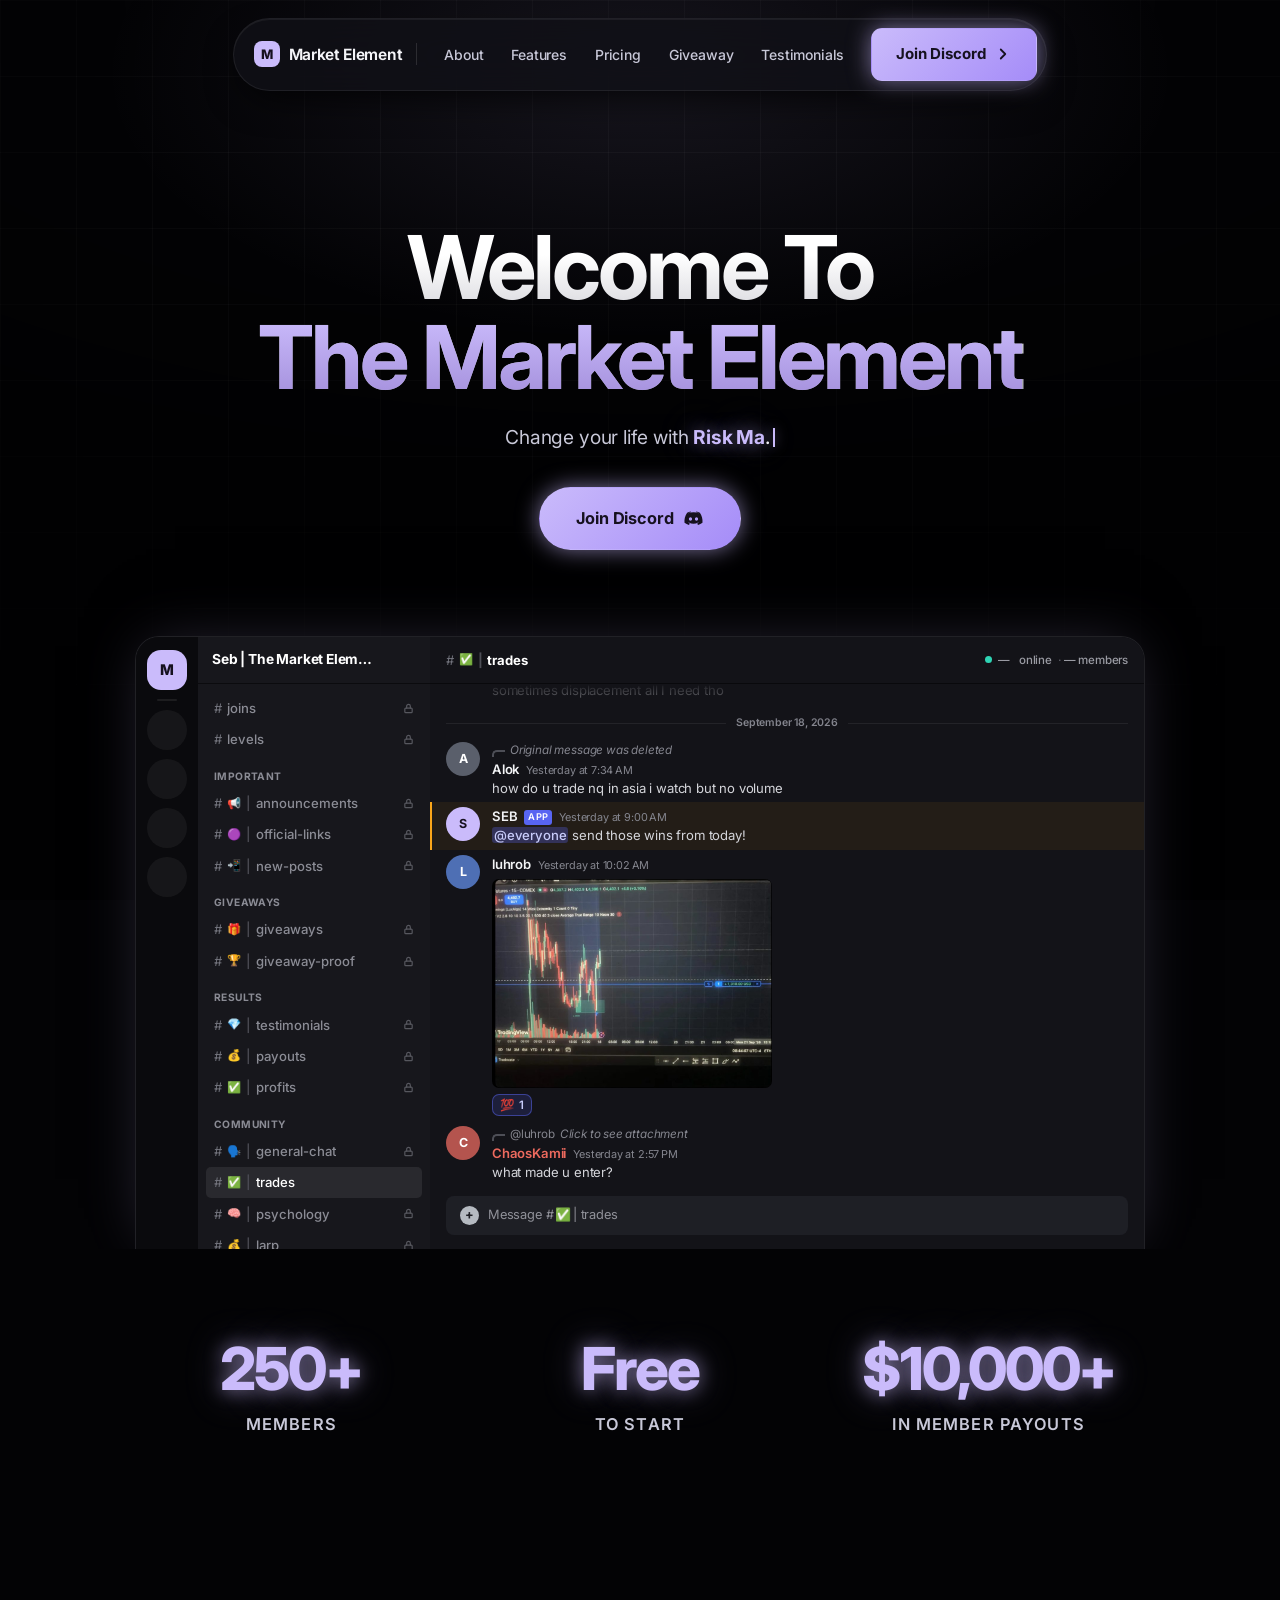
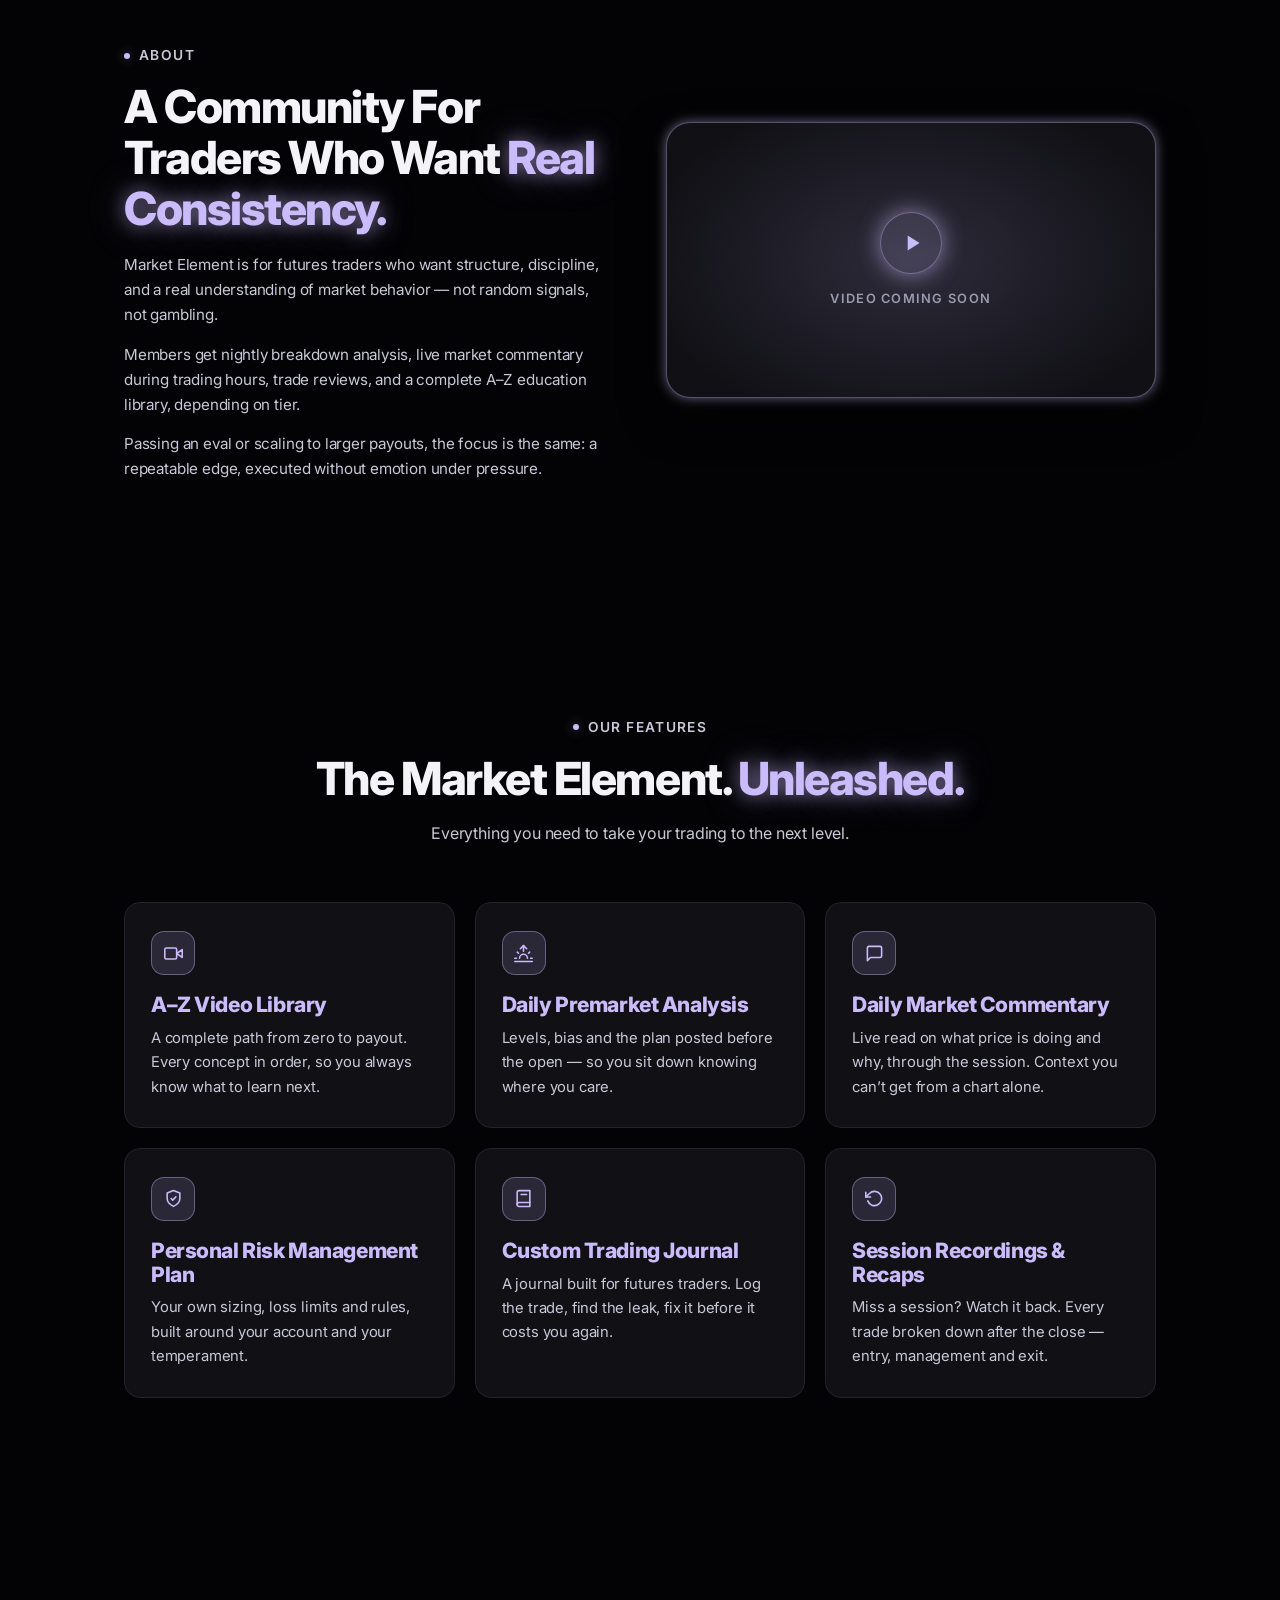
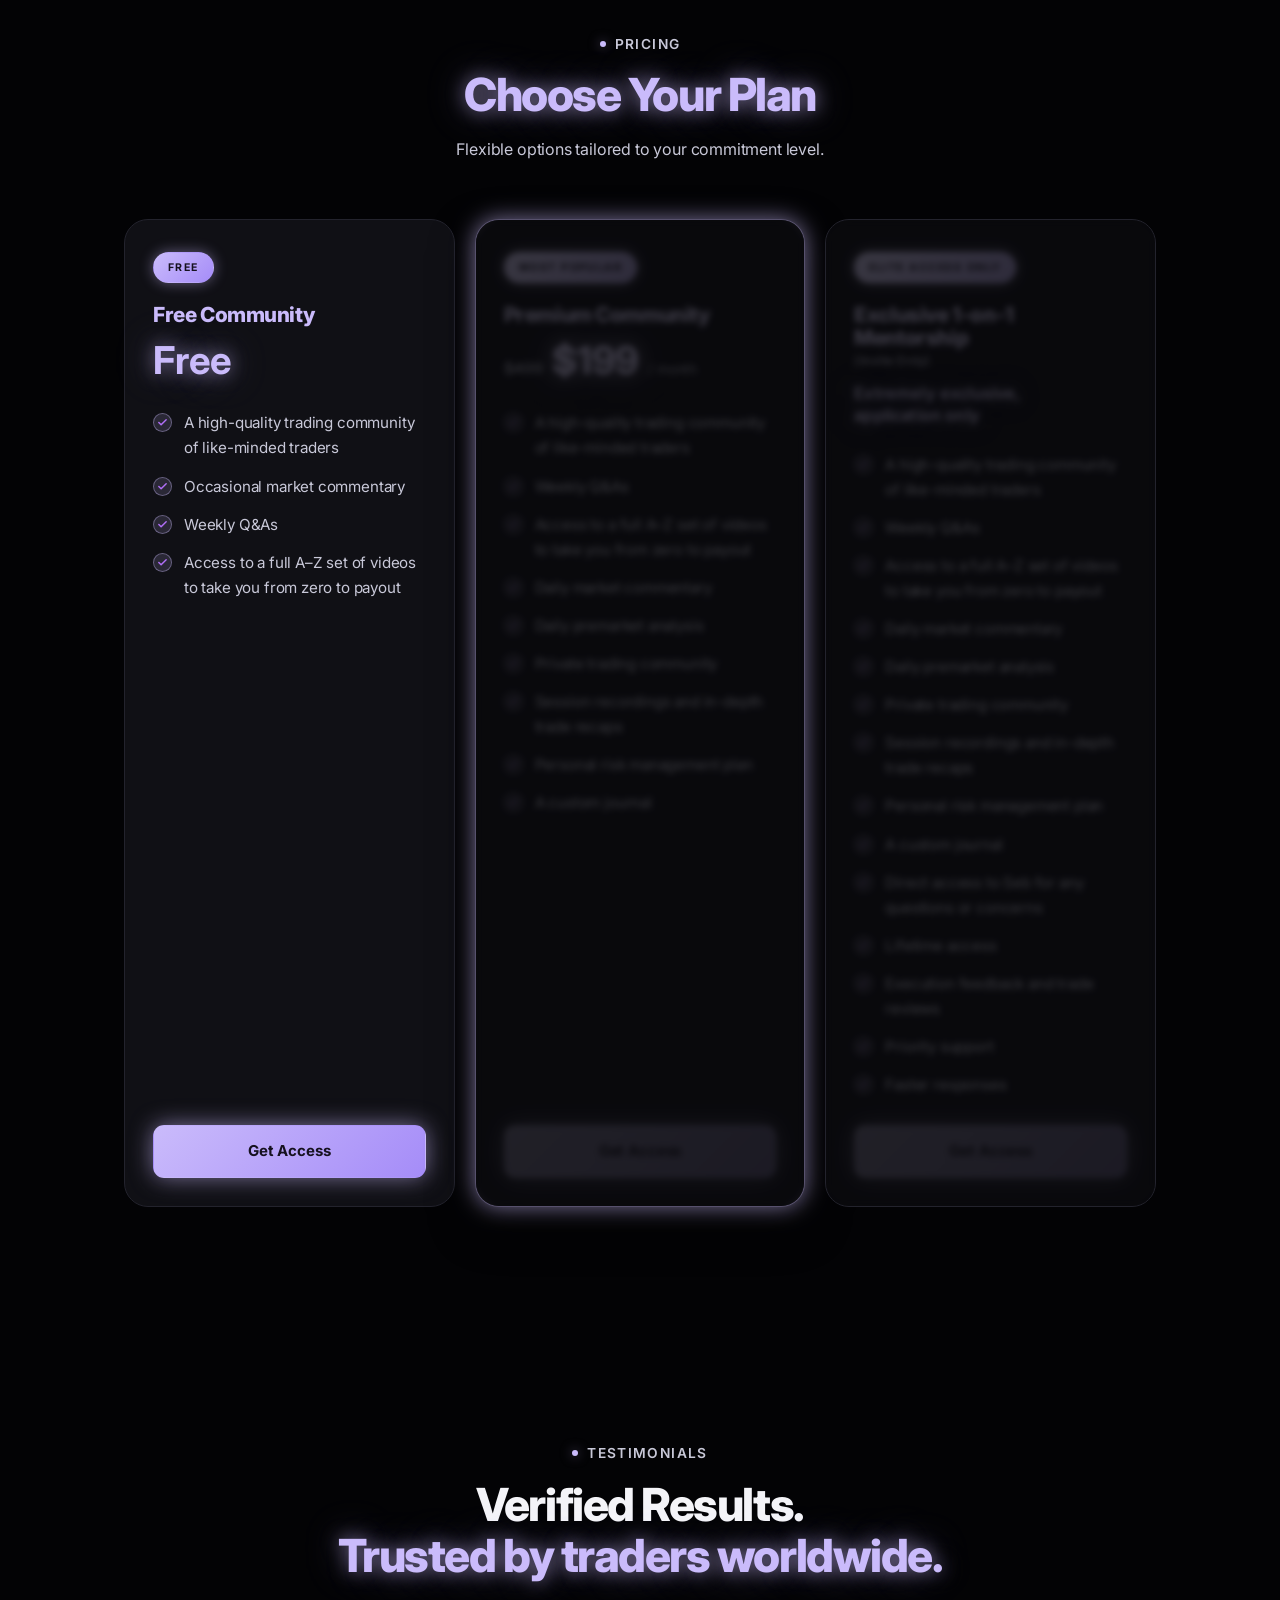
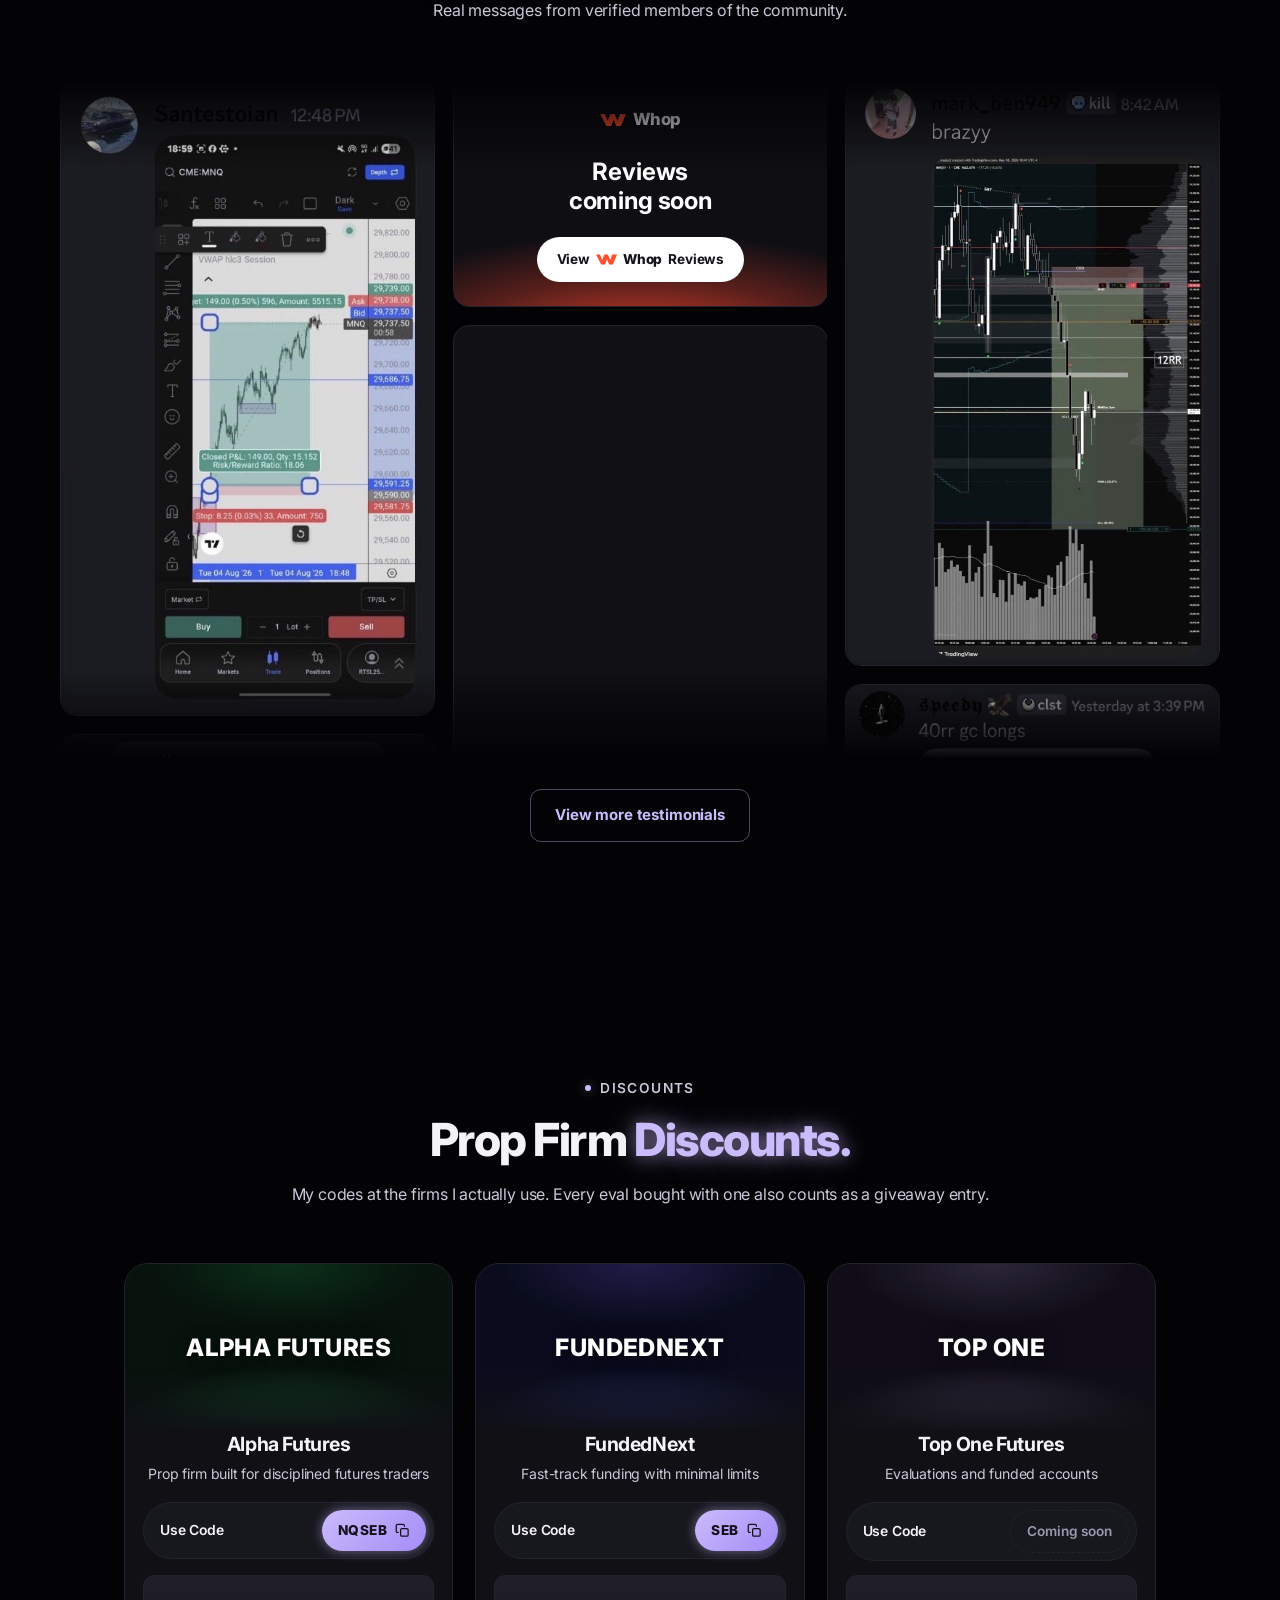
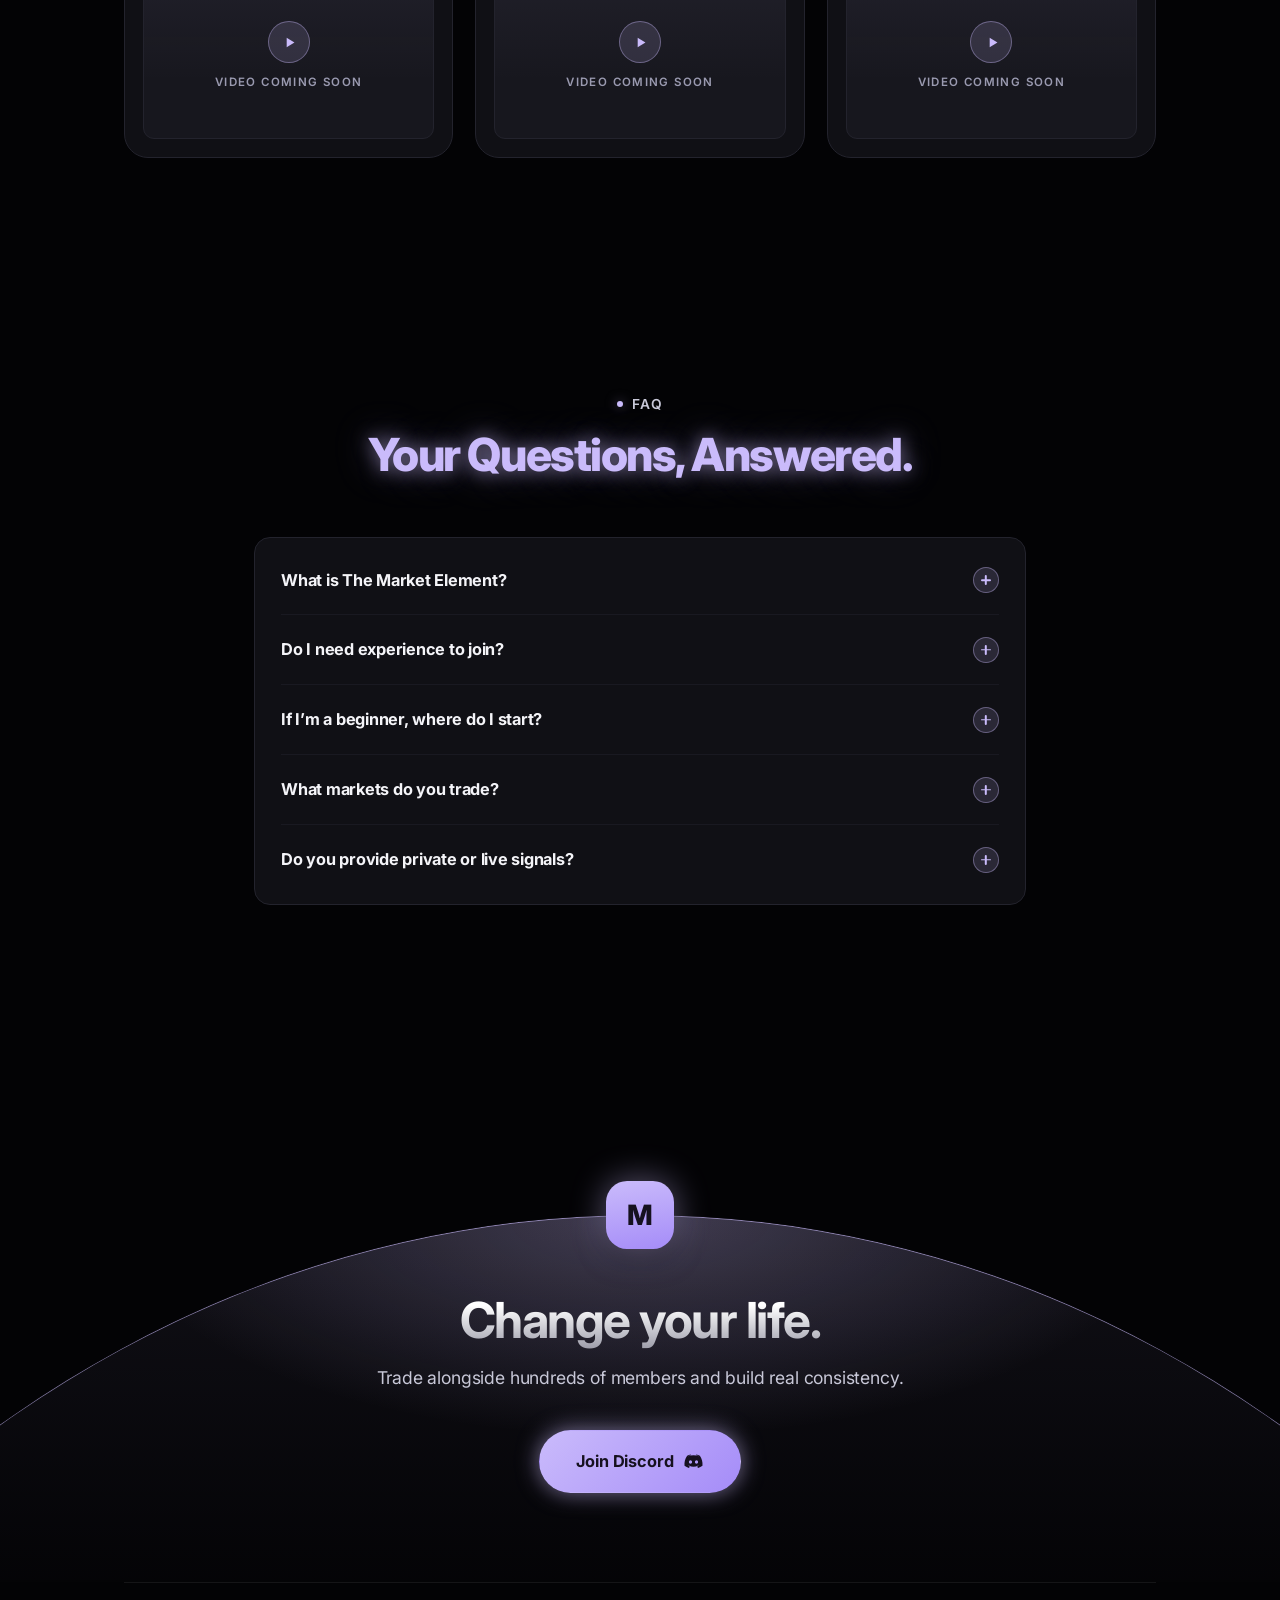
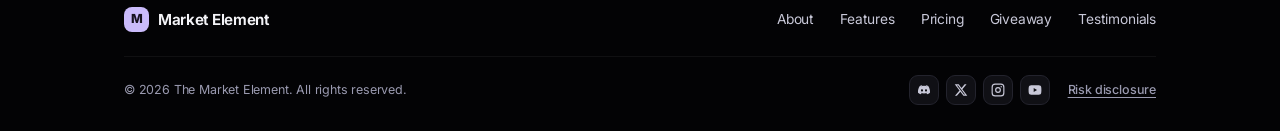
==== index.html @ 7858e9f7 "Replace the rejection block checklist with the new poster New artwork, and the page copy around it w" ====
<!DOCTYPE html>
<html lang="en">
<head>
<meta charset="UTF-8">
<meta name="viewport" content="width=device-width, initial-scale=1">
<title>The Market Element — Learn to trade with structure and community</title>
<meta name="description" content="The journey to becoming profitable is not easy — without structure and community it becomes 10x harder. Join the free Discord for a structured path to profitability.">

<link rel="icon" href="/favicon.ico" sizes="any">
<link rel="icon" type="image/png" sizes="32x32" href="assets/icon-32.png?v=19">
<link rel="icon" type="image/png" sizes="256x256" href="assets/icon-256.png?v=19">
<link rel="apple-touch-icon" href="assets/icon-180.png?v=19">
<link rel="preconnect" href="https://fonts.googleapis.com">
<link rel="preconnect" href="https://fonts.gstatic.com" crossorigin>
<link href="https://fonts.googleapis.com/css2?family=Inter:wght@400;500;600;700;800&display=swap" rel="stylesheet">
<link rel="stylesheet" href="assets/css/style.css?v=64">
</head>
<body>

<!-- ==========================================================================
     NAV — identical on every page. Section links resolve to index.html so
     they work from any page.
     ========================================================================== -->
<header class="nav" id="nav">
  <div class="nav__bubble">
    <a class="brand" href="index.html">
      <span class="brand__mark" aria-hidden="true">M</span>
      <span class="brand__text">Market Element</span>
    </a>

    <span class="nav__rule" aria-hidden="true"></span>

    <nav class="nav__links" id="navLinks" aria-label="Main">
      <a href="index.html#about">About</a>
      <a href="index.html#features">Features</a>
      <a href="index.html#pricing">Pricing</a>
      <a href="giveaways.html">Giveaway</a>
      <a href="testimonials.html">Testimonials</a>
    </nav>

    <a href="https://discord.gg/RJQQMAvDkJ" target="_blank" rel="noopener" class="btn btn--primary nav__cta">Join Discord <svg viewBox="0 0 24 24" fill="none" stroke="currentColor" stroke-width="2.4" stroke-linecap="round" stroke-linejoin="round" aria-hidden="true"><path d="m9 18 6-6-6-6"/></svg></a>

    <button class="nav__toggle" id="navToggle" aria-label="Toggle menu" aria-expanded="false" aria-controls="navLinks">
      <span></span><span></span><span></span>
    </button>
  </div>
</header>

<main>

  <!-- ======================================================================
       HERO
       ====================================================================== -->
  <section class="hero">
    <div class="container">
      <h1 class="hero__title">Welcome To <span>The Market Element</span></h1>

      <p class="hero__sub">
        Change your life with
        <span class="typer-slot" aria-hidden="true"><span class="typer" data-typer='["Funded Accounts","Risk Management","Futures","Price Action","ICT Concepts"]'><span class="typer__text"></span></span><span class="typer__stop">.</span><span class="typer__caret"></span></span>
        <span class="sr-only">funded accounts, risk management, futures, price action and ICT concepts.</span>
      </p>

      <div class="btn-row btn-row--center">
        <a href="https://discord.gg/RJQQMAvDkJ" target="_blank" rel="noopener" class="btn btn--primary btn--lg">Join Discord <svg viewBox="0 0 24 24" fill="currentColor" aria-hidden="true"><path d="M19.27 5.33A16.5 16.5 0 0 0 15.2 4l-.25.5a12.6 12.6 0 0 1 3.6 1.85 15.9 15.9 0 0 0-13.1 0A12.6 12.6 0 0 1 9.05 4.5L8.8 4a16.5 16.5 0 0 0-4.07 1.33C2.1 9.27 1.4 13.1 1.75 16.87a16.6 16.6 0 0 0 5.05 2.58l1.1-1.72c-.6-.23-1.18-.5-1.73-.83l.42-.33a11.8 11.8 0 0 0 10.82 0l.42.33c-.55.33-1.13.6-1.73.83l1.1 1.72a16.6 16.6 0 0 0 5.05-2.58c.42-4.37-.7-8.17-2.98-11.54zM8.55 14.65c-.98 0-1.79-.9-1.79-2s.79-2 1.79-2 1.8.9 1.79 2c0 1.1-.79 2-1.79 2zm6.9 0c-.98 0-1.79-.9-1.79-2s.79-2 1.79-2 1.8.9 1.79 2c0 1.1-.79 2-1.79 2z"/></svg></a>
      </div>

      <!-- ==================================================================
           DISCORD PANEL — a styled replica of the real server, not an embed.
           Discord exposes no public endpoint for messages and this site is
           static, so the conversation is fixed. The member and online counts
           in the top bar ARE live (invite endpoint, CORS-allowed).

           Channels are tabs on initTabs(). #trades carries real content; every
           other channel is a .dui__feed--locked panel, which is what a
           non-member actually sees.
           ================================================================== -->
      <figure class="hero__shot">
        <div class="dui">
          <div class="dui__rail" aria-hidden="true">
            <span class="dui__rail-server">M</span>
            <span class="dui__rail-sep"></span>
            <span class="dui__rail-dot"></span>
            <span class="dui__rail-dot"></span>
            <span class="dui__rail-dot"></span>
            <span class="dui__rail-dot"></span>
          </div>

          <div class="dui__side">
            <p class="dui__servername">Seb | The Market Elem&hellip;</p>
            <div class="dui__channels" role="tablist" aria-label="Channels" data-tabs>
            <button class="tab dui__channel" role="tab" id="tab-joins" aria-controls="dui-joins"
                    aria-selected="false" tabindex="-1"><span class="dui__hash" aria-hidden="true">#</span><span class="dui__cname">joins</span><span class="dui__lock" aria-hidden="true"><svg viewBox="0 0 24 24" fill="none" stroke="currentColor" stroke-width="2.6" stroke-linecap="round" aria-hidden="true"><rect x="4" y="11" width="16" height="10" rx="2"/><path d="M8 11V7a4 4 0 0 1 8 0v4"/></svg></span></button>
            <button class="tab dui__channel" role="tab" id="tab-levels" aria-controls="dui-levels"
                    aria-selected="false" tabindex="-1"><span class="dui__hash" aria-hidden="true">#</span><span class="dui__cname">levels</span><span class="dui__lock" aria-hidden="true"><svg viewBox="0 0 24 24" fill="none" stroke="currentColor" stroke-width="2.6" stroke-linecap="round" aria-hidden="true"><rect x="4" y="11" width="16" height="10" rx="2"/><path d="M8 11V7a4 4 0 0 1 8 0v4"/></svg></span></button>
            <p class="dui__group">Important</p>
            <button class="tab dui__channel" role="tab" id="tab-announcements" aria-controls="dui-announcements"
                    aria-selected="false" tabindex="-1"><span class="dui__hash" aria-hidden="true">#</span><span class="dui__emoji" aria-hidden="true">📢</span><span class="dui__bar" aria-hidden="true">|</span><span class="dui__cname">announcements</span><span class="dui__lock" aria-hidden="true"><svg viewBox="0 0 24 24" fill="none" stroke="currentColor" stroke-width="2.6" stroke-linecap="round" aria-hidden="true"><rect x="4" y="11" width="16" height="10" rx="2"/><path d="M8 11V7a4 4 0 0 1 8 0v4"/></svg></span></button>
            <button class="tab dui__channel" role="tab" id="tab-official-links" aria-controls="dui-official-links"
                    aria-selected="false" tabindex="-1"><span class="dui__hash" aria-hidden="true">#</span><span class="dui__emoji" aria-hidden="true">🟣</span><span class="dui__bar" aria-hidden="true">|</span><span class="dui__cname">official-links</span><span class="dui__lock" aria-hidden="true"><svg viewBox="0 0 24 24" fill="none" stroke="currentColor" stroke-width="2.6" stroke-linecap="round" aria-hidden="true"><rect x="4" y="11" width="16" height="10" rx="2"/><path d="M8 11V7a4 4 0 0 1 8 0v4"/></svg></span></button>
            <button class="tab dui__channel" role="tab" id="tab-new-posts" aria-controls="dui-new-posts"
                    aria-selected="false" tabindex="-1"><span class="dui__hash" aria-hidden="true">#</span><span class="dui__emoji" aria-hidden="true">📲</span><span class="dui__bar" aria-hidden="true">|</span><span class="dui__cname">new-posts</span><span class="dui__lock" aria-hidden="true"><svg viewBox="0 0 24 24" fill="none" stroke="currentColor" stroke-width="2.6" stroke-linecap="round" aria-hidden="true"><rect x="4" y="11" width="16" height="10" rx="2"/><path d="M8 11V7a4 4 0 0 1 8 0v4"/></svg></span></button>
            <p class="dui__group">Giveaways</p>
            <button class="tab dui__channel" role="tab" id="tab-giveaways" aria-controls="dui-giveaways"
                    aria-selected="false" tabindex="-1"><span class="dui__hash" aria-hidden="true">#</span><span class="dui__emoji" aria-hidden="true">🎁</span><span class="dui__bar" aria-hidden="true">|</span><span class="dui__cname">giveaways</span><span class="dui__lock" aria-hidden="true"><svg viewBox="0 0 24 24" fill="none" stroke="currentColor" stroke-width="2.6" stroke-linecap="round" aria-hidden="true"><rect x="4" y="11" width="16" height="10" rx="2"/><path d="M8 11V7a4 4 0 0 1 8 0v4"/></svg></span></button>
            <button class="tab dui__channel" role="tab" id="tab-giveaway-proof" aria-controls="dui-giveaway-proof"
                    aria-selected="false" tabindex="-1"><span class="dui__hash" aria-hidden="true">#</span><span class="dui__emoji" aria-hidden="true">🏆</span><span class="dui__bar" aria-hidden="true">|</span><span class="dui__cname">giveaway-proof</span><span class="dui__lock" aria-hidden="true"><svg viewBox="0 0 24 24" fill="none" stroke="currentColor" stroke-width="2.6" stroke-linecap="round" aria-hidden="true"><rect x="4" y="11" width="16" height="10" rx="2"/><path d="M8 11V7a4 4 0 0 1 8 0v4"/></svg></span></button>
            <p class="dui__group">Results</p>
            <button class="tab dui__channel" role="tab" id="tab-testimonials" aria-controls="dui-testimonials"
                    aria-selected="false" tabindex="-1"><span class="dui__hash" aria-hidden="true">#</span><span class="dui__emoji" aria-hidden="true">💎</span><span class="dui__bar" aria-hidden="true">|</span><span class="dui__cname">testimonials</span><span class="dui__lock" aria-hidden="true"><svg viewBox="0 0 24 24" fill="none" stroke="currentColor" stroke-width="2.6" stroke-linecap="round" aria-hidden="true"><rect x="4" y="11" width="16" height="10" rx="2"/><path d="M8 11V7a4 4 0 0 1 8 0v4"/></svg></span></button>
            <button class="tab dui__channel" role="tab" id="tab-payouts" aria-controls="dui-payouts"
                    aria-selected="false" tabindex="-1"><span class="dui__hash" aria-hidden="true">#</span><span class="dui__emoji" aria-hidden="true">💰</span><span class="dui__bar" aria-hidden="true">|</span><span class="dui__cname">payouts</span><span class="dui__lock" aria-hidden="true"><svg viewBox="0 0 24 24" fill="none" stroke="currentColor" stroke-width="2.6" stroke-linecap="round" aria-hidden="true"><rect x="4" y="11" width="16" height="10" rx="2"/><path d="M8 11V7a4 4 0 0 1 8 0v4"/></svg></span></button>
            <button class="tab dui__channel" role="tab" id="tab-profits" aria-controls="dui-profits"
                    aria-selected="false" tabindex="-1"><span class="dui__hash" aria-hidden="true">#</span><span class="dui__emoji" aria-hidden="true">✅</span><span class="dui__bar" aria-hidden="true">|</span><span class="dui__cname">profits</span><span class="dui__lock" aria-hidden="true"><svg viewBox="0 0 24 24" fill="none" stroke="currentColor" stroke-width="2.6" stroke-linecap="round" aria-hidden="true"><rect x="4" y="11" width="16" height="10" rx="2"/><path d="M8 11V7a4 4 0 0 1 8 0v4"/></svg></span></button>
            <p class="dui__group">Community</p>
            <button class="tab dui__channel" role="tab" id="tab-general-chat" aria-controls="dui-general-chat"
                    aria-selected="false" tabindex="-1"><span class="dui__hash" aria-hidden="true">#</span><span class="dui__emoji" aria-hidden="true">🗣️</span><span class="dui__bar" aria-hidden="true">|</span><span class="dui__cname">general-chat</span><span class="dui__lock" aria-hidden="true"><svg viewBox="0 0 24 24" fill="none" stroke="currentColor" stroke-width="2.6" stroke-linecap="round" aria-hidden="true"><rect x="4" y="11" width="16" height="10" rx="2"/><path d="M8 11V7a4 4 0 0 1 8 0v4"/></svg></span></button>
            <button class="tab dui__channel" role="tab" id="tab-trades" aria-controls="dui-trades"
                    aria-selected="true" tabindex="0"><span class="dui__hash" aria-hidden="true">#</span><span class="dui__emoji" aria-hidden="true">✅</span><span class="dui__bar" aria-hidden="true">|</span><span class="dui__cname">trades</span></button>
            <button class="tab dui__channel" role="tab" id="tab-psychology" aria-controls="dui-psychology"
                    aria-selected="false" tabindex="-1"><span class="dui__hash" aria-hidden="true">#</span><span class="dui__emoji" aria-hidden="true">🧠</span><span class="dui__bar" aria-hidden="true">|</span><span class="dui__cname">psychology</span><span class="dui__lock" aria-hidden="true"><svg viewBox="0 0 24 24" fill="none" stroke="currentColor" stroke-width="2.6" stroke-linecap="round" aria-hidden="true"><rect x="4" y="11" width="16" height="10" rx="2"/><path d="M8 11V7a4 4 0 0 1 8 0v4"/></svg></span></button>
            <button class="tab dui__channel" role="tab" id="tab-larp" aria-controls="dui-larp"
                    aria-selected="false" tabindex="-1"><span class="dui__hash" aria-hidden="true">#</span><span class="dui__emoji" aria-hidden="true">💰</span><span class="dui__bar" aria-hidden="true">|</span><span class="dui__cname">larp</span><span class="dui__lock" aria-hidden="true"><svg viewBox="0 0 24 24" fill="none" stroke="currentColor" stroke-width="2.6" stroke-linecap="round" aria-hidden="true"><rect x="4" y="11" width="16" height="10" rx="2"/><path d="M8 11V7a4 4 0 0 1 8 0v4"/></svg></span></button>
            <p class="dui__group">Education</p>
            <button class="tab dui__channel" role="tab" id="tab-pdfs" aria-controls="dui-pdfs"
                    aria-selected="false" tabindex="-1"><span class="dui__hash" aria-hidden="true">#</span><span class="dui__cname">pdfs</span><span class="dui__lock" aria-hidden="true"><svg viewBox="0 0 24 24" fill="none" stroke="currentColor" stroke-width="2.6" stroke-linecap="round" aria-hidden="true"><rect x="4" y="11" width="16" height="10" rx="2"/><path d="M8 11V7a4 4 0 0 1 8 0v4"/></svg></span></button>
            <button class="tab dui__channel" role="tab" id="tab-road-to-riches" aria-controls="dui-road-to-riches"
                    aria-selected="false" tabindex="-1"><span class="dui__hash" aria-hidden="true">#</span><span class="dui__cname">road-to-riches</span><span class="dui__lock" aria-hidden="true"><svg viewBox="0 0 24 24" fill="none" stroke="currentColor" stroke-width="2.6" stroke-linecap="round" aria-hidden="true"><rect x="4" y="11" width="16" height="10" rx="2"/><path d="M8 11V7a4 4 0 0 1 8 0v4"/></svg></span></button>
            <p class="dui__group">Exclusive</p>
            <button class="tab dui__channel" role="tab" id="tab-seb" aria-controls="dui-seb"
                    aria-selected="false" tabindex="-1"><span class="dui__hash" aria-hidden="true">#</span><span class="dui__emoji" aria-hidden="true">👑</span><span class="dui__bar" aria-hidden="true">|</span><span class="dui__cname">seb</span><span class="dui__lock" aria-hidden="true"><svg viewBox="0 0 24 24" fill="none" stroke="currentColor" stroke-width="2.6" stroke-linecap="round" aria-hidden="true"><rect x="4" y="11" width="16" height="10" rx="2"/><path d="M8 11V7a4 4 0 0 1 8 0v4"/></svg></span></button>
            </div>
          </div>

          <div class="dui__main">
            <header class="dui__top">
              <span class="dui__hash" aria-hidden="true">#</span>
              <span class="dui__emoji" data-dui-emoji aria-hidden="true">✅</span>
              <span class="dui__bar" data-dui-bar aria-hidden="true">|</span>
              <span class="dui__topname">trades</span>
              <span class="dui__presence">
                <i aria-hidden="true"></i><span data-discord-online>&mdash;</span>&nbsp;online<span
                  class="dui__presence-more"><span class="dui__presence-sep" aria-hidden="true">&middot;</span> <span data-discord-members>&mdash;</span>&nbsp;members</span>
              </span>
            </header>

        <div class="dui__feed" id="dui-trades" role="tabpanel" aria-labelledby="tab-trades">
          <div class="dui__msg">
            <span class="dui__avatar dui__avatar--a" aria-hidden="true">C</span>
            <div>
              <p class="dui__meta"><span class="dui__author dui__author--red">ChaosKamii</span><time>9/17/26, 9:00&#8239;PM</time></p>
              <p class="dui__text">entering based off narativr?</p>
            </div>
          </div>

          <div class="dui__msg">
            <span class="dui__avatar dui__avatar--b" aria-hidden="true">L</span>
            <div>
              <p class="dui__meta"><span class="dui__author">luhrob</span><time>9/17/26, 9:06&#8239;PM</time></p>
              <p class="dui__text">What do y&rsquo;all enter off?</p>
            </div>
          </div>

          <div class="dui__msg">
            <span class="dui__avatar dui__avatar--seb" aria-hidden="true">S</span>
            <div>
              <p class="dui__meta"><span class="dui__author dui__author--gold">seb</span><time>9/17/26, 9:07&#8239;PM</time></p>
              <p class="dui__text">Rbs and ifvgs usually</p>
              <p class="dui__text">sometimes displacement all I need tho</p>
            </div>
          </div>

          <p class="dui__divider"><span>September 18, 2026</span></p>

          <div class="dui__msg">
            <span class="dui__avatar dui__avatar--c" aria-hidden="true">A</span>
            <div>
              <p class="dui__reply"><em>Original message was deleted</em></p>
              <p class="dui__meta"><span class="dui__author">Alok</span><time>Yesterday at 7:34&#8239;AM</time></p>
              <p class="dui__text">how do u trade nq in asia i watch but no volume</p>
            </div>
          </div>

          <div class="dui__msg dui__msg--mention">
            <span class="dui__avatar dui__avatar--seb" aria-hidden="true">S</span>
            <div>
              <p class="dui__meta"><span class="dui__author">SEB</span><span class="dui__app">APP</span><time>Yesterday at 9:00&#8239;AM</time></p>
              <p class="dui__text"><b>@everyone</b> send those wins from today!</p>
            </div>
          </div>

          <div class="dui__msg">
            <span class="dui__avatar dui__avatar--b" aria-hidden="true">L</span>
            <div>
              <p class="dui__meta"><span class="dui__author">luhrob</span><time>Yesterday at 10:02&#8239;AM</time></p>
              <img class="dui__shot" src="assets/discord/trade-luhrob.jpg"
                   alt="A COMEX futures chart posted in #trades, closed at +1,310.00 USD."
                   width="940" height="701" loading="lazy" decoding="async">
              <p class="dui__react"><span>💯</span> 1</p>
            </div>
          </div>

          <div class="dui__msg">
            <span class="dui__avatar dui__avatar--a" aria-hidden="true">C</span>
            <div>
              <p class="dui__reply">@luhrob <em>Click to see attachment</em></p>
              <p class="dui__meta"><span class="dui__author dui__author--red">ChaosKamii</span><time>Yesterday at 2:57&#8239;PM</time></p>
              <p class="dui__text">what made u enter?</p>
            </div>
          </div>
        </div>
        <div class="dui__feed dui__feed--locked" id="dui-joins" role="tabpanel" aria-labelledby="tab-joins" hidden>
          <span class="dui__lock-mark" aria-hidden="true"><svg viewBox="0 0 24 24" fill="none" stroke="currentColor" stroke-width="2.6" stroke-linecap="round" aria-hidden="true"><rect x="4" y="11" width="16" height="10" rx="2"/><path d="M8 11V7a4 4 0 0 1 8 0v4"/></svg></span>
          <p class="dui__lock-title">#joins is members only</p>
          <p class="dui__lock-copy">Join the Discord to unlock this channel.</p>
          <a href="https://discord.gg/RJQQMAvDkJ" target="_blank" rel="noopener" class="btn btn--primary btn--sm">Join Discord</a>
        </div>
        <div class="dui__feed dui__feed--locked" id="dui-levels" role="tabpanel" aria-labelledby="tab-levels" hidden>
          <span class="dui__lock-mark" aria-hidden="true"><svg viewBox="0 0 24 24" fill="none" stroke="currentColor" stroke-width="2.6" stroke-linecap="round" aria-hidden="true"><rect x="4" y="11" width="16" height="10" rx="2"/><path d="M8 11V7a4 4 0 0 1 8 0v4"/></svg></span>
          <p class="dui__lock-title">#levels is members only</p>
          <p class="dui__lock-copy">Join the Discord to unlock this channel.</p>
          <a href="https://discord.gg/RJQQMAvDkJ" target="_blank" rel="noopener" class="btn btn--primary btn--sm">Join Discord</a>
        </div>
        <div class="dui__feed dui__feed--locked" id="dui-announcements" role="tabpanel" aria-labelledby="tab-announcements" hidden>
          <span class="dui__lock-mark" aria-hidden="true"><svg viewBox="0 0 24 24" fill="none" stroke="currentColor" stroke-width="2.6" stroke-linecap="round" aria-hidden="true"><rect x="4" y="11" width="16" height="10" rx="2"/><path d="M8 11V7a4 4 0 0 1 8 0v4"/></svg></span>
          <p class="dui__lock-title">#announcements is members only</p>
          <p class="dui__lock-copy">Join the Discord to unlock this channel.</p>
          <a href="https://discord.gg/RJQQMAvDkJ" target="_blank" rel="noopener" class="btn btn--primary btn--sm">Join Discord</a>
        </div>
        <div class="dui__feed dui__feed--locked" id="dui-official-links" role="tabpanel" aria-labelledby="tab-official-links" hidden>
          <span class="dui__lock-mark" aria-hidden="true"><svg viewBox="0 0 24 24" fill="none" stroke="currentColor" stroke-width="2.6" stroke-linecap="round" aria-hidden="true"><rect x="4" y="11" width="16" height="10" rx="2"/><path d="M8 11V7a4 4 0 0 1 8 0v4"/></svg></span>
          <p class="dui__lock-title">#official-links is members only</p>
          <p class="dui__lock-copy">Join the Discord to unlock this channel.</p>
          <a href="https://discord.gg/RJQQMAvDkJ" target="_blank" rel="noopener" class="btn btn--primary btn--sm">Join Discord</a>
        </div>
        <div class="dui__feed dui__feed--locked" id="dui-new-posts" role="tabpanel" aria-labelledby="tab-new-posts" hidden>
          <span class="dui__lock-mark" aria-hidden="true"><svg viewBox="0 0 24 24" fill="none" stroke="currentColor" stroke-width="2.6" stroke-linecap="round" aria-hidden="true"><rect x="4" y="11" width="16" height="10" rx="2"/><path d="M8 11V7a4 4 0 0 1 8 0v4"/></svg></span>
          <p class="dui__lock-title">#new-posts is members only</p>
          <p class="dui__lock-copy">Join the Discord to unlock this channel.</p>
          <a href="https://discord.gg/RJQQMAvDkJ" target="_blank" rel="noopener" class="btn btn--primary btn--sm">Join Discord</a>
        </div>
        <div class="dui__feed dui__feed--locked" id="dui-giveaways" role="tabpanel" aria-labelledby="tab-giveaways" hidden>
          <span class="dui__lock-mark" aria-hidden="true"><svg viewBox="0 0 24 24" fill="none" stroke="currentColor" stroke-width="2.6" stroke-linecap="round" aria-hidden="true"><rect x="4" y="11" width="16" height="10" rx="2"/><path d="M8 11V7a4 4 0 0 1 8 0v4"/></svg></span>
          <p class="dui__lock-title">#giveaways is members only</p>
          <p class="dui__lock-copy">Join the Discord to unlock this channel.</p>
          <a href="https://discord.gg/RJQQMAvDkJ" target="_blank" rel="noopener" class="btn btn--primary btn--sm">Join Discord</a>
        </div>
        <div class="dui__feed dui__feed--locked" id="dui-giveaway-proof" role="tabpanel" aria-labelledby="tab-giveaway-proof" hidden>
          <span class="dui__lock-mark" aria-hidden="true"><svg viewBox="0 0 24 24" fill="none" stroke="currentColor" stroke-width="2.6" stroke-linecap="round" aria-hidden="true"><rect x="4" y="11" width="16" height="10" rx="2"/><path d="M8 11V7a4 4 0 0 1 8 0v4"/></svg></span>
          <p class="dui__lock-title">#giveaway-proof is members only</p>
          <p class="dui__lock-copy">Join the Discord to unlock this channel.</p>
          <a href="https://discord.gg/RJQQMAvDkJ" target="_blank" rel="noopener" class="btn btn--primary btn--sm">Join Discord</a>
        </div>
        <div class="dui__feed dui__feed--locked" id="dui-testimonials" role="tabpanel" aria-labelledby="tab-testimonials" hidden>
          <span class="dui__lock-mark" aria-hidden="true"><svg viewBox="0 0 24 24" fill="none" stroke="currentColor" stroke-width="2.6" stroke-linecap="round" aria-hidden="true"><rect x="4" y="11" width="16" height="10" rx="2"/><path d="M8 11V7a4 4 0 0 1 8 0v4"/></svg></span>
          <p class="dui__lock-title">#testimonials is members only</p>
          <p class="dui__lock-copy">Join the Discord to unlock this channel.</p>
          <a href="https://discord.gg/RJQQMAvDkJ" target="_blank" rel="noopener" class="btn btn--primary btn--sm">Join Discord</a>
        </div>
        <div class="dui__feed dui__feed--locked" id="dui-payouts" role="tabpanel" aria-labelledby="tab-payouts" hidden>
          <span class="dui__lock-mark" aria-hidden="true"><svg viewBox="0 0 24 24" fill="none" stroke="currentColor" stroke-width="2.6" stroke-linecap="round" aria-hidden="true"><rect x="4" y="11" width="16" height="10" rx="2"/><path d="M8 11V7a4 4 0 0 1 8 0v4"/></svg></span>
          <p class="dui__lock-title">#payouts is members only</p>
          <p class="dui__lock-copy">Join the Discord to unlock this channel.</p>
          <a href="https://discord.gg/RJQQMAvDkJ" target="_blank" rel="noopener" class="btn btn--primary btn--sm">Join Discord</a>
        </div>
        <div class="dui__feed dui__feed--locked" id="dui-profits" role="tabpanel" aria-labelledby="tab-profits" hidden>
          <span class="dui__lock-mark" aria-hidden="true"><svg viewBox="0 0 24 24" fill="none" stroke="currentColor" stroke-width="2.6" stroke-linecap="round" aria-hidden="true"><rect x="4" y="11" width="16" height="10" rx="2"/><path d="M8 11V7a4 4 0 0 1 8 0v4"/></svg></span>
          <p class="dui__lock-title">#profits is members only</p>
          <p class="dui__lock-copy">Join the Discord to unlock this channel.</p>
          <a href="https://discord.gg/RJQQMAvDkJ" target="_blank" rel="noopener" class="btn btn--primary btn--sm">Join Discord</a>
        </div>
        <div class="dui__feed dui__feed--locked" id="dui-general-chat" role="tabpanel" aria-labelledby="tab-general-chat" hidden>
          <span class="dui__lock-mark" aria-hidden="true"><svg viewBox="0 0 24 24" fill="none" stroke="currentColor" stroke-width="2.6" stroke-linecap="round" aria-hidden="true"><rect x="4" y="11" width="16" height="10" rx="2"/><path d="M8 11V7a4 4 0 0 1 8 0v4"/></svg></span>
          <p class="dui__lock-title">#general-chat is members only</p>
          <p class="dui__lock-copy">Join the Discord to unlock this channel.</p>
          <a href="https://discord.gg/RJQQMAvDkJ" target="_blank" rel="noopener" class="btn btn--primary btn--sm">Join Discord</a>
        </div>
        <div class="dui__feed dui__feed--locked" id="dui-psychology" role="tabpanel" aria-labelledby="tab-psychology" hidden>
          <span class="dui__lock-mark" aria-hidden="true"><svg viewBox="0 0 24 24" fill="none" stroke="currentColor" stroke-width="2.6" stroke-linecap="round" aria-hidden="true"><rect x="4" y="11" width="16" height="10" rx="2"/><path d="M8 11V7a4 4 0 0 1 8 0v4"/></svg></span>
          <p class="dui__lock-title">#psychology is members only</p>
          <p class="dui__lock-copy">Join the Discord to unlock this channel.</p>
          <a href="https://discord.gg/RJQQMAvDkJ" target="_blank" rel="noopener" class="btn btn--primary btn--sm">Join Discord</a>
        </div>
        <div class="dui__feed dui__feed--locked" id="dui-larp" role="tabpanel" aria-labelledby="tab-larp" hidden>
          <span class="dui__lock-mark" aria-hidden="true"><svg viewBox="0 0 24 24" fill="none" stroke="currentColor" stroke-width="2.6" stroke-linecap="round" aria-hidden="true"><rect x="4" y="11" width="16" height="10" rx="2"/><path d="M8 11V7a4 4 0 0 1 8 0v4"/></svg></span>
          <p class="dui__lock-title">#larp is members only</p>
          <p class="dui__lock-copy">Join the Discord to unlock this channel.</p>
          <a href="https://discord.gg/RJQQMAvDkJ" target="_blank" rel="noopener" class="btn btn--primary btn--sm">Join Discord</a>
        </div>
        <div class="dui__feed dui__feed--locked" id="dui-pdfs" role="tabpanel" aria-labelledby="tab-pdfs" hidden>
          <span class="dui__lock-mark" aria-hidden="true"><svg viewBox="0 0 24 24" fill="none" stroke="currentColor" stroke-width="2.6" stroke-linecap="round" aria-hidden="true"><rect x="4" y="11" width="16" height="10" rx="2"/><path d="M8 11V7a4 4 0 0 1 8 0v4"/></svg></span>
          <p class="dui__lock-title">#pdfs is members only</p>
          <p class="dui__lock-copy">Join the Discord to unlock this channel.</p>
          <a href="https://discord.gg/RJQQMAvDkJ" target="_blank" rel="noopener" class="btn btn--primary btn--sm">Join Discord</a>
        </div>
        <div class="dui__feed dui__feed--locked" id="dui-road-to-riches" role="tabpanel" aria-labelledby="tab-road-to-riches" hidden>
          <span class="dui__lock-mark" aria-hidden="true"><svg viewBox="0 0 24 24" fill="none" stroke="currentColor" stroke-width="2.6" stroke-linecap="round" aria-hidden="true"><rect x="4" y="11" width="16" height="10" rx="2"/><path d="M8 11V7a4 4 0 0 1 8 0v4"/></svg></span>
          <p class="dui__lock-title">#road-to-riches is members only</p>
          <p class="dui__lock-copy">Join the Discord to unlock this channel.</p>
          <a href="https://discord.gg/RJQQMAvDkJ" target="_blank" rel="noopener" class="btn btn--primary btn--sm">Join Discord</a>
        </div>
        <div class="dui__feed dui__feed--locked" id="dui-seb" role="tabpanel" aria-labelledby="tab-seb" hidden>
          <span class="dui__lock-mark" aria-hidden="true"><svg viewBox="0 0 24 24" fill="none" stroke="currentColor" stroke-width="2.6" stroke-linecap="round" aria-hidden="true"><rect x="4" y="11" width="16" height="10" rx="2"/><path d="M8 11V7a4 4 0 0 1 8 0v4"/></svg></span>
          <p class="dui__lock-title">#seb is members only</p>
          <p class="dui__lock-copy">Join the Discord to unlock this channel.</p>
          <a href="https://discord.gg/RJQQMAvDkJ" target="_blank" rel="noopener" class="btn btn--primary btn--sm">Join Discord</a>
        </div>

            <div class="dui__compose" aria-hidden="true">
              <span class="dui__plus">+</span>
              <span>Message #<span data-dui-compose>&#8239;✅&#8239;| trades</span></span>
            </div>
          </div>
        </div>
      </figure>
    </div>
  </section>

  <!-- ======================================================================
       STATS
       ====================================================================== -->
  <section class="section--tight">
    <div class="container">
      <div class="stats reveal">
        <div class="stat">
          <div class="stat__num">250+</div>
          <div class="stat__label">Members</div>
        </div>
        <div class="stat">
          <div class="stat__num">Free</div>
          <div class="stat__label">To start</div>
        </div>
        <div class="stat">
          <div class="stat__num">$10,000+</div>
          <div class="stat__label">In member payouts</div>
        </div>
      </div>
    </div>
  </section>


  <!-- ======================================================================
       ABOUT — copy left, video right. Swap the .vidbox placeholder for the
       real embed when the VSL exists; see the comment inside it.
       ====================================================================== -->
  <section class="section" id="about">
    <div class="container">
      <div class="about">
        <div class="about__copy reveal">
          <span class="eyebrow">About</span>
          <h2 class="h2--split">A Community For Traders Who Want <em>Real Consistency.</em></h2>
          <p>Market Element is for futures traders who want structure, discipline, and a real understanding of market behavior &mdash; not random signals, not gambling.</p>
          <p>Members get nightly breakdown analysis, live market commentary during trading hours, trade reviews, and a complete A&ndash;Z education library, depending on tier.</p>
          <p>Passing an eval or scaling to larger payouts, the focus is the same: a repeatable edge, executed without emotion under pressure.</p>
        </div>

        <div class="about__media reveal">
          <!-- PLACEHOLDER. To drop in the real video, replace everything inside
               .vidbox with the embed, e.g.
                 <iframe src="https://www.youtube.com/embed/VIDEO_ID"
                         title="..." loading="lazy" allowfullscreen
                         allow="accelerated-mobile-ads; encrypted-media; picture-in-picture"></iframe>
               or a <video controls poster="..."><source src="..." type="video/mp4"></video>.
               The 16:9 box and rounded frame come from the CSS, so the embed
               needs no sizing of its own. -->
          <div class="vidbox">
            <span class="vidbox__play" aria-hidden="true">
              <svg viewBox="0 0 24 24" fill="currentColor"><path d="M8 5.14v13.72L19 12 8 5.14z"/></svg>
            </span>
            <p class="vidbox__label">Video coming soon</p>
          </div>
        </div>
      </div>
    </div>
  </section>

  <!-- ======================================================================
       FEATURES — six cards, each mirroring a headline item from the
       pricing tiers below. Keep the two in sync when a tier changes.
       ====================================================================== -->
  <section class="section section--alt" id="features">
    <div class="container">
      <div class="section__head section__head--center reveal">
        <span class="eyebrow">Our Features</span>
        <h2 class="h2--split">The Market Element. <em>Unleashed.</em></h2>
        <p>Everything you need to take your trading to the next level.</p>
      </div>
      <div class="card-grid">
        <article class="card reveal">
          <div class="card__icon"><svg viewBox="0 0 24 24" fill="none" stroke="currentColor" stroke-width="2" stroke-linecap="round" stroke-linejoin="round"><path d="M23 7l-7 5 7 5V7z"/><rect x="1" y="5" width="15" height="14" rx="2"/></svg></div>
          <h3>A–Z Video Library</h3>
          <p>A complete path from zero to payout. Every concept in order, so you always know what to learn next.</p>
        </article>
        <article class="card reveal">
          <div class="card__icon"><svg viewBox="0 0 24 24" fill="none" stroke="currentColor" stroke-width="2" stroke-linecap="round" stroke-linejoin="round"><path d="M17 18a5 5 0 0 0-10 0"/><path d="M12 2v7"/><path d="m8 6 4-4 4 4"/><path d="M4.22 10.22l1.42 1.42M1 18h2M21 18h2M18.36 11.64l1.42-1.42"/><path d="M23 22H1"/></svg></div>
          <h3>Daily Premarket Analysis</h3>
          <p>Levels, bias and the plan posted before the open — so you sit down knowing where you care.</p>
        </article>
        <article class="card reveal">
          <div class="card__icon"><svg viewBox="0 0 24 24" fill="none" stroke="currentColor" stroke-width="2" stroke-linecap="round" stroke-linejoin="round"><path d="M21 15a2 2 0 0 1-2 2H7l-4 4V5a2 2 0 0 1 2-2h14a2 2 0 0 1 2 2z"/></svg></div>
          <h3>Daily Market Commentary</h3>
          <p>Live read on what price is doing and why, through the session. Context you can’t get from a chart alone.</p>
        </article>
        <article class="card reveal">
          <div class="card__icon"><svg viewBox="0 0 24 24" fill="none" stroke="currentColor" stroke-width="2" stroke-linecap="round" stroke-linejoin="round"><path d="M12 22s8-4 8-10V5l-8-3-8 3v7c0 6 8 10 8 10z"/><path d="m9 12 2 2 4-4"/></svg></div>
          <h3>Personal Risk Management Plan</h3>
          <p>Your own sizing, loss limits and rules, built around your account and your temperament.</p>
        </article>
        <article class="card reveal">
          <div class="card__icon"><svg viewBox="0 0 24 24" fill="none" stroke="currentColor" stroke-width="2" stroke-linecap="round" stroke-linejoin="round"><path d="M4 19.5A2.5 2.5 0 0 1 6.5 17H20"/><path d="M6.5 2H20v20H6.5A2.5 2.5 0 0 1 4 19.5v-15A2.5 2.5 0 0 1 6.5 2z"/><path d="M9 7h7"/></svg></div>
          <h3>Custom Trading Journal</h3>
          <p>A journal built for futures traders. Log the trade, find the leak, fix it before it costs you again.</p>
        </article>
        <article class="card reveal">
          <div class="card__icon"><svg viewBox="0 0 24 24" fill="none" stroke="currentColor" stroke-width="2" stroke-linecap="round" stroke-linejoin="round"><path d="M1 4v6h6"/><path d="M3.51 15a9 9 0 1 0 2.13-9.36L1 10"/></svg></div>
          <h3>Session Recordings &amp; Recaps</h3>
          <p>Miss a session? Watch it back. Every trade broken down after the close — entry, management and exit.</p>
        </article>
      </div>
    </div>
  </section>

  <!-- ======================================================================
       PRICING — replaces the old About block. Three tiers; the middle one
       is the featured card and its badge pulses.
       ====================================================================== -->
  <section class="section" id="pricing">
    <div class="container">
      <div class="section__head section__head--center reveal">
        <span class="eyebrow">Pricing</span>
        <h2>Choose Your Plan</h2>
        <p>Flexible options tailored to your commitment level.</p>
      </div>

      <div class="tiers">

        <article class="tier reveal">
          <span class="tier__badge">Free</span>
          <h3 class="tier__name">Free Community</h3>
          <div class="tier__price"><span class="tier__amount">Free</span></div>
          <ul class="check-list tier__list">
            <li>A high-quality trading community of like-minded traders</li>
            <li>Occasional market commentary</li>
            <li>Weekly Q&amp;As</li>
            <li>Access to a full A–Z set of videos to take you from zero to payout</li>
          </ul>
          <a href="https://discord.gg/RJQQMAvDkJ" target="_blank" rel="noopener" class="btn btn--primary btn--block">Get Access</a>
        </article>

        <article class="tier tier--featured tier--locked reveal">
          <span class="tier__badge tier__badge--pulse">Most Popular</span>
          <h3 class="tier__name">Premium Community</h3>
          <div class="tier__price">
            <span class="tier__was">$499</span>
            <span class="tier__amount">$199</span>
            <span class="tier__per">/ month</span>
          </div>
          <ul class="check-list tier__list">
            <li>A high-quality trading community of like-minded traders</li>
            <li>Weekly Q&amp;As</li>
            <li>Access to a full A–Z set of videos to take you from zero to payout</li>
            <li>Daily market commentary</li>
            <li>Daily premarket analysis</li>
            <li>Private trading community</li>
            <li>Session recordings and in-depth trade recaps</li>
            <li>Personal risk management plan</li>
            <li>A custom journal</li>
          </ul>
          <!-- TODO: swap for a real checkout link, then drop tier--locked
               and this cover to open the tier up -->
          <span class="btn btn--primary btn--block" aria-disabled="true">Get Access</span>
          <div class="tier__lock">
            <p class="tier__tape">Restricted Access</p>
          </div>
        </article>

        <article class="tier tier--locked reveal">
          <span class="tier__badge">Elite Access Only</span>
          <h3 class="tier__name">Exclusive 1-on-1 Mentorship <span class="tier__sub">(Invite Only)</span></h3>
          <div class="tier__price"><span class="tier__amount tier__amount--text">Extremely exclusive,<br>application only</span></div>
          <ul class="check-list tier__list">
            <li>A high-quality trading community of like-minded traders</li>
            <li>Weekly Q&amp;As</li>
            <li>Access to a full A–Z set of videos to take you from zero to payout</li>
            <li>Daily market commentary</li>
            <li>Daily premarket analysis</li>
            <li>Private trading community</li>
            <li>Session recordings and in-depth trade recaps</li>
            <li>Personal risk management plan</li>
            <li>A custom journal</li>
            <li>Direct access to Seb for any questions or concerns</li>
            <li>Lifetime access</li>
            <li>Execution feedback and trade reviews</li>
            <li>Priority support</li>
            <li>Faster responses</li>
          </ul>
          <!-- TODO: swap for a real application form, then drop tier--locked
               and this cover to open the tier up -->
          <span class="btn btn--primary btn--block" aria-disabled="true">Get Access</span>
          <div class="tier__lock">
            <p class="tier__tape">Restricted Access</p>
          </div>
        </article>

      </div>
    </div>
  </section>

  <!-- ======================================================================
       TESTIMONIALS — three columns scrolling vertically, middle one against
       the others. Each track holds its set twice and travels exactly 50%,
       so the second copy lands where the first began and the loop is
       seamless. The duplicate set is aria-hidden with empty alt so screen
       readers hear each screenshot once.

       Screenshots only, no name captions. Add a card by adding an <img> to
       BOTH copies in the same column.
       ====================================================================== -->
  <section class="section section--alt" id="testimonials">
    <div class="container">
      <div class="section__head section__head--center reveal">
        <span class="eyebrow">Testimonials</span>
        <h2 class="h2--split">Verified Results.<br><em>Trusted by traders worldwide.</em></h2>
        <p>Real messages from verified members of the community.</p>
      </div>
    </div>

    <div class="tcols">
        <div class="tcol">
          <div class="tcol__track tcol__track--down">
            <img src="assets/testimonials/t-11.jpg" alt="Discord message from Santestoian: an MNQ trade closed at 18 to 1 risk reward." width="514" height="876" loading="lazy" decoding="async">
            <img src="assets/testimonials/t-08.jpg" alt="Direct message from Prashad thanking Seb for help with trading psychology." width="746" height="1023" loading="lazy" decoding="async">
            <img src="assets/testimonials/t-05.jpg" alt="Discord message from TOXIC with the chart of a winning trade." width="747" height="821" loading="lazy" decoding="async">
            <img src="assets/testimonials/t-09.jpg" alt="Discord message from TOXIC: stopped in profit but payout secured." width="900" height="803" loading="lazy" decoding="async">
            <img src="assets/testimonials/t-06.jpg" alt="Direct message from Kryz: I can request a payout tomorrow, without your teaching I am not getting this." width="740" height="423" loading="lazy" decoding="async">
            <img src="assets/testimonials/t-11.jpg" alt="" width="514" height="876" loading="lazy" decoding="async" aria-hidden="true">
            <img src="assets/testimonials/t-08.jpg" alt="" width="746" height="1023" loading="lazy" decoding="async" aria-hidden="true">
            <img src="assets/testimonials/t-05.jpg" alt="" width="747" height="821" loading="lazy" decoding="async" aria-hidden="true">
            <img src="assets/testimonials/t-09.jpg" alt="" width="900" height="803" loading="lazy" decoding="async" aria-hidden="true">
            <img src="assets/testimonials/t-06.jpg" alt="" width="740" height="423" loading="lazy" decoding="async" aria-hidden="true">
          </div>
        </div>

        <div class="tcol">
          <div class="tcol__track tcol__track--up">
            <div class="whop">
              <p class="whop__brand"><svg class="whop__mark" viewBox="0 0 34 20" fill="currentColor" aria-hidden="true"><path d="M0 2h6.4l3.5 9.1L13.4 2h5.9l3.5 9.1L26.3 2H34l-6.6 16h-6.2l-3.3-8.4L14.6 18H8.4z"/></svg><span>Whop</span></p>

              <!-- TODO: no rating yet. When the Whop page has one, replace this
                   block with:
                     <p class="whop__score">4.72 <span class="whop__star">&#9733;</span></p>
                     <p class="whop__count">477 ratings &amp; reviews</p>
                   and point the button at the real Whop URL. Do not invent a
                   score in the meantime. -->
              <p class="whop__soon">Reviews<br>coming soon</p>

              <a class="whop__btn" href="#">View <svg class="whop__mark" viewBox="0 0 34 20" fill="currentColor" aria-hidden="true"><path d="M0 2h6.4l3.5 9.1L13.4 2h5.9l3.5 9.1L26.3 2H34l-6.6 16h-6.2l-3.3-8.4L14.6 18H8.4z"/></svg><span>Whop</span> Reviews</a>
            </div>
            <img src="assets/testimonials/t-13.jpg" alt="Discord message from Speedy: 50R trailing." width="659" height="1116" loading="lazy" decoding="async">
            <img src="assets/testimonials/t-10.jpg" alt="Two trade screenshots from Jeremiah showing closed positions in profit." width="742" height="1081" loading="lazy" decoding="async">
            <img src="assets/testimonials/t-02.jpg" alt="Direct message from Kryz with a passed 50K evaluation account." width="769" height="799" loading="lazy" decoding="async">
            <img src="assets/testimonials/t-01.jpg" alt="Direct message from Kryz: thank you for this strategy, I just passed my Tradeify eval using the box." width="776" height="611" loading="lazy" decoding="async">
            <img src="assets/testimonials/t-15.jpg" alt="Discord message from kanevsnq: small win, with the trade chart." width="805" height="557" loading="lazy" decoding="async">
            <div class="whop" aria-hidden="true">
              <p class="whop__brand"><svg class="whop__mark" viewBox="0 0 34 20" fill="currentColor" aria-hidden="true"><path d="M0 2h6.4l3.5 9.1L13.4 2h5.9l3.5 9.1L26.3 2H34l-6.6 16h-6.2l-3.3-8.4L14.6 18H8.4z"/></svg><span>Whop</span></p>

              <!-- TODO: no rating yet. When the Whop page has one, replace this
                   block with:
                     <p class="whop__score">4.72 <span class="whop__star">&#9733;</span></p>
                     <p class="whop__count">477 ratings &amp; reviews</p>
                   and point the button at the real Whop URL. Do not invent a
                   score in the meantime. -->
              <p class="whop__soon">Reviews<br>coming soon</p>

              <a class="whop__btn" href="#">View <svg class="whop__mark" viewBox="0 0 34 20" fill="currentColor" aria-hidden="true"><path d="M0 2h6.4l3.5 9.1L13.4 2h5.9l3.5 9.1L26.3 2H34l-6.6 16h-6.2l-3.3-8.4L14.6 18H8.4z"/></svg><span>Whop</span> Reviews</a>
            </div>
            <img src="assets/testimonials/t-13.jpg" alt="" width="659" height="1116" loading="lazy" decoding="async" aria-hidden="true">
            <img src="assets/testimonials/t-10.jpg" alt="" width="742" height="1081" loading="lazy" decoding="async" aria-hidden="true">
            <img src="assets/testimonials/t-02.jpg" alt="" width="769" height="799" loading="lazy" decoding="async" aria-hidden="true">
            <img src="assets/testimonials/t-01.jpg" alt="" width="776" height="611" loading="lazy" decoding="async" aria-hidden="true">
            <img src="assets/testimonials/t-15.jpg" alt="" width="805" height="557" loading="lazy" decoding="async" aria-hidden="true">
          </div>
        </div>

        <div class="tcol">
          <div class="tcol__track tcol__track--down">
            <img src="assets/testimonials/t-14.jpg" alt="Discord message from mark_ben949 with a 12R trade on the chart." width="731" height="1148" loading="lazy" decoding="async">
            <img src="assets/testimonials/t-12.jpg" alt="Discord message from Speedy: 40R on gold longs." width="861" height="1326" loading="lazy" decoding="async">
            <img src="assets/testimonials/t-07.jpg" alt="Direct message from Bryan: your strat works like a charm, with a trading calendar of green days." width="752" height="786" loading="lazy" decoding="async">
            <img src="assets/testimonials/t-03.jpg" alt="Discord message from ChaosKamii: trailing stop loss, +1321 on the day." width="834" height="802" loading="lazy" decoding="async">
            <img src="assets/testimonials/t-04.jpg" alt="Discord message from Wenx: 681 on the day." width="744" height="180" loading="lazy" decoding="async">
            <img src="assets/testimonials/t-16.jpg" alt="Discord message from ChaosKamii: this prints, it is genuinely so easy." width="845" height="187" loading="lazy" decoding="async">
            <img src="assets/testimonials/t-14.jpg" alt="" width="731" height="1148" loading="lazy" decoding="async" aria-hidden="true">
            <img src="assets/testimonials/t-12.jpg" alt="" width="861" height="1326" loading="lazy" decoding="async" aria-hidden="true">
            <img src="assets/testimonials/t-07.jpg" alt="" width="752" height="786" loading="lazy" decoding="async" aria-hidden="true">
            <img src="assets/testimonials/t-03.jpg" alt="" width="834" height="802" loading="lazy" decoding="async" aria-hidden="true">
            <img src="assets/testimonials/t-04.jpg" alt="" width="744" height="180" loading="lazy" decoding="async" aria-hidden="true">
            <img src="assets/testimonials/t-16.jpg" alt="" width="845" height="187" loading="lazy" decoding="async" aria-hidden="true">
          </div>
        </div>
    </div>

    <div class="container">
      <div class="btn-row btn-row--center quotes__more reveal">
        <a href="testimonials.html" class="btn btn--ghost">View more testimonials</a>
      </div>
    </div>
  </section>


  <!-- ======================================================================
       DISCOUNTS — one card per firm, all shown at once.

       Each card: a branded banner that links out, the firm name and tagline,
       a click-to-copy code pill, and a slot for the walkthrough video.
       The banner washes are CSS gradients standing in for the firms' own
       artwork — drop a real image in as a background-image on
       .deal__banner--<slug> when you have one.
       ====================================================================== -->
  <section class="section" id="discounts">
    <div class="container">
      <div class="section__head section__head--center reveal">
        <span class="eyebrow">Discounts</span>
        <h2 class="h2--split">Prop Firm <em>Discounts.</em></h2>
        <p>My codes at the firms I actually use. Every eval bought with one also counts as a giveaway entry.</p>
      </div>

      <div class="deals">
        <article class="deal reveal">
          <a class="deal__banner deal__banner--alpha" href="https://app.alpha-futures.com/signup/NQSEB/" target="_blank"
             rel="sponsored noopener" aria-label="Open Alpha Futures and apply the code">
            <span class="deal__word">ALPHA FUTURES</span>
          </a>
          <h3 class="deal__name">Alpha Futures</h3>
          <p class="deal__tag">Prop firm built for disciplined futures traders</p>
          <div class="deal__coderow">
            <span class="deal__codelabel">Use Code</span>
            <button type="button" class="deal__code" data-copy="NQSEB">
              <span class="deal__codetext">NQSEB</span>
              <span class="deal__copy" aria-hidden="true"><svg viewBox="0 0 24 24" fill="none" stroke="currentColor" stroke-width="2" stroke-linecap="round" stroke-linejoin="round" aria-hidden="true"><rect x="9" y="9" width="12" height="12" rx="2"/><path d="M5 15H4a2 2 0 0 1-2-2V4a2 2 0 0 1 2-2h9a2 2 0 0 1 2 2v1"/></svg></span>
              <span class="deal__done" aria-hidden="true"><svg viewBox="0 0 24 24" fill="none" stroke="currentColor" stroke-width="2.6" stroke-linecap="round" stroke-linejoin="round" aria-hidden="true"><polyline points="20 6 9 17 4 12"/></svg></span>
              <span class="sr-only">Copy the code NQSEB</span>
            </button>
          </div>
          <figure class="deal__video">
            <span class="deal__play" aria-hidden="true"><svg viewBox="0 0 24 24" fill="currentColor" aria-hidden="true"><path d="M8 5.14v13.72L19 12 8 5.14z"/></svg></span>
            <figcaption>Video coming soon</figcaption>
          </figure>
        </article>

        <article class="deal reveal">
          <a class="deal__banner deal__banner--fundednext" href="https://fundednext.com/?fpr=SEB" target="_blank"
             rel="sponsored noopener" aria-label="Open FundedNext and apply the code">
            <span class="deal__word">FUNDEDNEXT</span>
          </a>
          <h3 class="deal__name">FundedNext</h3>
          <p class="deal__tag">Fast-track funding with minimal limits</p>
          <div class="deal__coderow">
            <span class="deal__codelabel">Use Code</span>
            <button type="button" class="deal__code" data-copy="SEB">
              <span class="deal__codetext">SEB</span>
              <span class="deal__copy" aria-hidden="true"><svg viewBox="0 0 24 24" fill="none" stroke="currentColor" stroke-width="2" stroke-linecap="round" stroke-linejoin="round" aria-hidden="true"><rect x="9" y="9" width="12" height="12" rx="2"/><path d="M5 15H4a2 2 0 0 1-2-2V4a2 2 0 0 1 2-2h9a2 2 0 0 1 2 2v1"/></svg></span>
              <span class="deal__done" aria-hidden="true"><svg viewBox="0 0 24 24" fill="none" stroke="currentColor" stroke-width="2.6" stroke-linecap="round" stroke-linejoin="round" aria-hidden="true"><polyline points="20 6 9 17 4 12"/></svg></span>
              <span class="sr-only">Copy the code SEB</span>
            </button>
          </div>
          <figure class="deal__video">
            <span class="deal__play" aria-hidden="true"><svg viewBox="0 0 24 24" fill="currentColor" aria-hidden="true"><path d="M8 5.14v13.72L19 12 8 5.14z"/></svg></span>
            <figcaption>Video coming soon</figcaption>
          </figure>
        </article>

        <article class="deal reveal">
          <!-- TODO: no affiliate link for this firm yet. Make this an
               <a href="..." target="_blank" rel="sponsored noopener"> once you have one. -->
          <span class="deal__banner deal__banner--topone">
            <span class="deal__word">TOP ONE</span>
          </span>
          <h3 class="deal__name">Top One Futures</h3>
          <p class="deal__tag">Evaluations and funded accounts</p>
          <div class="deal__coderow">
            <span class="deal__codelabel">Use Code</span>
            <!-- TODO: swap for a data-copy button once the code is known -->
            <span class="deal__code deal__code--tbc">Coming soon</span>
          </div>
          <figure class="deal__video">
            <span class="deal__play" aria-hidden="true"><svg viewBox="0 0 24 24" fill="currentColor" aria-hidden="true"><path d="M8 5.14v13.72L19 12 8 5.14z"/></svg></span>
            <figcaption>Video coming soon</figcaption>
          </figure>
        </article>
      </div>
    </div>
  </section>

  <!-- ======================================================================
       FAQ
       ====================================================================== -->
  <section class="section" id="faq">
    <div class="container container--narrow">
      <div class="section__head section__head--center reveal">
        <span class="eyebrow">FAQ</span>
        <h2>Your Questions, Answered.</h2>
      </div>
      <div class="faq-group reveal">
        <div class="faq-item">
          <button class="faq-item__q">
            What is The Market Element?
            <span class="faq-item__icon" aria-hidden="true"></span>
          </button>
          <div class="faq-item__a">
            <div><p>A futures trading community and mentorship program. The free Discord gives you a room full of traders working toward the same thing, market commentary and weekly Q&amp;As, plus a full A–Z video library that takes you from knowing nothing to taking a payout. The paid tiers add daily premarket analysis, session recordings, a personal risk management plan and a custom journal.</p></div>
          </div>
        </div>

        <div class="faq-item">
          <button class="faq-item__q">
            Do I need experience to join?
            <span class="faq-item__icon" aria-hidden="true"></span>
          </button>
          <div class="faq-item__a">
            <div><p>No. The community is free to join and the video library starts at the beginning — what a futures contract is, how the sessions work, how to size a position. Experienced traders get plenty out of the risk and execution work, but nothing assumes you have traded before.</p></div>
          </div>
        </div>

        <div class="faq-item">
          <button class="faq-item__q">
            If I’m a beginner, where do I start?
            <span class="faq-item__icon" aria-hidden="true"></span>
          </button>
          <div class="faq-item__a">
            <div><p>Join the free Discord, then start at the first video in the A–Z library and work through it in order rather than skipping to entries. Bring what you don’t understand to the weekly Q&amp;A. Trade it on a simulator until the process is boring before you put real money behind it.</p></div>
          </div>
        </div>

        <div class="faq-item">
          <button class="faq-item__q">
            What markets do you trade?
            <span class="faq-item__icon" aria-hidden="true"></span>
          </button>
          <div class="faq-item__a">
            <div><p>Futures — primarily the Nasdaq (NQ) and the S&amp;P (ES). The concepts carry over to other liquid markets, but the analysis, levels and recaps posted in the community are on the index futures.</p></div>
          </div>
        </div>

        <div class="faq-item">
          <button class="faq-item__q">
            Do you provide private or live signals?
            <span class="faq-item__icon" aria-hidden="true"></span>
          </button>
          <div class="faq-item__a">
            <div><p>No. This is education, not a signal service. The premarket analysis and market commentary exist to show you how a plan gets built and how it holds up during the session — they are not calls to copy. The goal is that you can read the market without me.</p></div>
          </div>
        </div>
      </div>
    </div>
  </section>

  <!-- ======================================================================
       CLOSING CTA
       ====================================================================== -->
  <section class="cta">
    <div class="cta__arc" aria-hidden="true"></div>
    <div class="container">
      <span class="cta__mark" aria-hidden="true">M</span>
      <h2 class="cta__title">Change your life.</h2>
      <p class="cta__sub">Trade alongside hundreds of members and build real consistency.</p>
      <a href="https://discord.gg/RJQQMAvDkJ" target="_blank" rel="noopener" class="btn btn--primary btn--lg">Join Discord <svg viewBox="0 0 24 24" fill="currentColor" aria-hidden="true"><path d="M19.27 5.33A16.5 16.5 0 0 0 15.2 4l-.25.5a12.6 12.6 0 0 1 3.6 1.85 15.9 15.9 0 0 0-13.1 0A12.6 12.6 0 0 1 9.05 4.5L8.8 4a16.5 16.5 0 0 0-4.07 1.33C2.1 9.27 1.4 13.1 1.75 16.87a16.6 16.6 0 0 0 5.05 2.58l1.1-1.72c-.6-.23-1.18-.5-1.73-.83l.42-.33a11.8 11.8 0 0 0 10.82 0l.42.33c-.55.33-1.13.6-1.73.83l1.1 1.72a16.6 16.6 0 0 0 5.05-2.58c.42-4.37-.7-8.17-2.98-11.54zM8.55 14.65c-.98 0-1.79-.9-1.79-2s.79-2 1.79-2 1.8.9 1.79 2c0 1.1-.79 2-1.79 2zm6.9 0c-.98 0-1.79-.9-1.79-2s.79-2 1.79-2 1.8.9 1.79 2c0 1.1-.79 2-1.79 2z"/></svg></a>
    </div>
  </section>

</main>

<!-- ==========================================================================
     FOOTER — identical on every page.
     ========================================================================== -->
<footer class="footer">
  <div class="container">

    <div class="footer__bar">
      <a class="brand brand--sm" href="index.html">
        <span class="brand__mark" aria-hidden="true">M</span>
        <span class="brand__text">Market Element</span>
      </a>

      <nav class="footer__nav" aria-label="Footer">
        <a href="index.html#about">About</a>
        <a href="index.html#features">Features</a>
        <a href="index.html#pricing">Pricing</a>
        <a href="giveaways.html">Giveaway</a>
        <a href="testimonials.html">Testimonials</a>
      </nav>
    </div>

    <div class="footer__foot">
      <p class="footer__copy">&copy; <span data-year>2026</span> The Market Element. All rights reserved.</p>

      <div class="footer__end">
        <div class="socials">
        <!-- TODO: add your X/Twitter URL -->
        <a href="https://discord.gg/RJQQMAvDkJ" target="_blank" rel="noopener" aria-label="Discord" title="Discord"><svg viewBox="0 0 24 24" fill="currentColor"><path d="M19.27 5.33A16.5 16.5 0 0 0 15.2 4l-.25.5a12.6 12.6 0 0 1 3.6 1.85 15.9 15.9 0 0 0-13.1 0A12.6 12.6 0 0 1 9.05 4.5L8.8 4a16.5 16.5 0 0 0-4.07 1.33C2.1 9.27 1.4 13.1 1.75 16.87a16.6 16.6 0 0 0 5.05 2.58l1.1-1.72c-.6-.23-1.18-.5-1.73-.83l.42-.33a11.8 11.8 0 0 0 10.82 0l.42.33c-.55.33-1.13.6-1.73.83l1.1 1.72a16.6 16.6 0 0 0 5.05-2.58c.42-4.37-.7-8.17-2.98-11.54zM8.55 14.65c-.98 0-1.79-.9-1.79-2s.79-2 1.79-2 1.8.9 1.79 2c0 1.1-.79 2-1.79 2zm6.9 0c-.98 0-1.79-.9-1.79-2s.79-2 1.79-2 1.8.9 1.79 2c0 1.1-.79 2-1.79 2z"/></svg></a>
        <a href="#" aria-label="X (Twitter)" title="X"><svg viewBox="0 0 24 24" fill="currentColor"><path d="M18.24 2.25h3.31l-7.23 8.26 8.5 11.24h-6.65l-5.21-6.82-5.97 6.82H1.68l7.73-8.84L1.25 2.25h6.82l4.71 6.23 5.46-6.23zm-1.16 17.52h1.83L7.02 4.13H5.05l12.03 15.64z"/></svg></a>
        <a href="https://www.instagram.com/sebfutures/" target="_blank" rel="noopener" aria-label="Instagram" title="Instagram"><svg viewBox="0 0 24 24" fill="none" stroke="currentColor" stroke-width="2"><rect x="2" y="2" width="20" height="20" rx="5"/><circle cx="12" cy="12" r="4"/><circle cx="17.5" cy="6.5" r="1.2" fill="currentColor" stroke="none"/></svg></a>
        <a href="https://www.youtube.com/channel/UCqoX5u7JuLRHNYKvhphdm8Q/videos" target="_blank" rel="noopener" aria-label="YouTube" title="YouTube"><svg viewBox="0 0 24 24" fill="currentColor"><path d="M23 12s0-3.85-.46-5.58a2.78 2.78 0 0 0-1.94-2C18.88 4 12 4 12 4s-6.88 0-8.6.42a2.78 2.78 0 0 0-1.94 2C1 8.15 1 12 1 12s0 3.85.46 5.58a2.78 2.78 0 0 0 1.94 2C5.12 20 12 20 12 20s6.88 0 8.6-.42a2.78 2.78 0 0 0 1.94-2C23 15.85 23 12 23 12zM9.75 15.27V8.73L15.5 12l-5.75 3.27z"/></svg></a>
        </div>

        <!-- Risk disclosure: REAL text, left in deliberately. Collapsed to keep
             the footer small, but the headline warning is the always-visible
             summary and every word is still in the DOM. Have it reviewed for
             your jurisdiction rather than deleted. -->
        <details class="footer__risk">
          <summary><strong>Risk disclosure</strong></summary>
          <p>
            Trading futures and other leveraged products involves substantial risk of loss and is not
            suitable for every investor. Past performance is not indicative of future results. All
            content on this site is provided for educational purposes only and does not constitute
            financial, investment, or trading advice. Nothing here is a recommendation to buy or sell
            any instrument. You are solely responsible for your own trading decisions. Never trade
            with money you cannot afford to lose.
          </p>
        </details>
      </div>
    </div>

  </div>
</footer>

<script src="assets/js/main.js?v=64"></script>
</body>
</html>
---- assets/css/style.css ----
/* ==========================================================================
   Seb Futures — core stylesheet

   Charcoal + neon purple. The background is a lifted charcoal rather than
   pure black, and depth comes from neon glows in the accent colour.

   ONE purple, hue 254, and light. Being light it reads straight onto the
   near-black page as text (11.8:1) — but anything sitting ON it must be dark:
     --purple      #cabbfb  L86  fills, marks, glows, and text.
     --purple-deep #a58cf8  L76  the deeper end of every gradient.
     --purple-ink  #16111f       text on a purple fill. White there is
                                 1.75:1 and must never be used.
   Never hard-code a purple hex outside this block. The rgba(202, 187, 251)
   values below are the purple at partial alpha.
   Titles and key figures are lavender; body copy is a light gray so long-form
   reading stays comfortable.
   ========================================================================== */

/* --------------------------------------------------------------------------
   1. Tokens
   -------------------------------------------------------------------------- */
:root {
  /* Charcoal — lifted off pure black so surfaces can stack */
  --bg:            #030305;
  --bg-elev:       #101015;  /* unused while section banding is off */
  --surface:       #101015;
  --surface-2:     #17171e;
  --border:        #23232d;
  --border-soft:   #191921;
  --paper-deep:    #060609;  /* unused: the footer sits on --bg now */

  /* Lavender */
  --purple:        #cabbfb;  /* fills, marks, glow, and text */
  --purple-bright: #cabbfb;  /* same colour; kept so existing rules resolve */
  --purple-deep:   #a58cf8;  /* gradient ends — same hue, one step down */
  --purple-ink:    #16111f;  /* text ON a purple fill: 10.2:1. White is 1.8:1 */
  --purple-soft:   rgba(202, 187, 251, 0.14);
  --purple-line:   rgba(202, 187, 251, 0.38);
  --purple-ring:   rgba(202, 187, 251, 0.36);
  --purple-glow:   rgba(202, 187, 251, 0.45);

  /* Order-flow colours */
  --blue:          #4d84ff;
  --red:           #ff5c78;
  --red-ink:       #ff7a90;
  --green:         #2fd4b4;
  --green-ink:     #4fe3c6;

  /* Ink */
  --text:          #f4f4f8;
  --text-mid:      #c8c8d8;
  --text-dim:      #9a9ab0;

  --font-sans: "Inter", -apple-system, BlinkMacSystemFont, "Segoe UI", Roboto, Helvetica, Arial, sans-serif;
  /* One typeface across the whole site. The old --font-mono is gone; if you
     ever want tabular figures again, use font-variant-numeric, not a second
     family. */

  --radius:    16px;
  --radius-sm: 11px;
  --radius-lg: 24px;

  /* On charcoal a shadow reads as depth, a glow reads as light */
  --shadow-xs: 0 1px 2px rgba(0, 0, 0, 0.4);
  --shadow-sm: 0 2px 8px rgba(0, 0, 0, 0.45);
  --shadow:    0 6px 20px rgba(0, 0, 0, 0.5);
  --shadow-lg: 0 18px 44px rgba(0, 0, 0, 0.6);

  --glow-sm:   0 0 12px rgba(202, 187, 251, 0.5);
  --glow-md:   0 0 22px rgba(202, 187, 251, 0.6);
  --glow-lg:   0 0 42px rgba(202, 187, 251, 0.55);

  /* The neon "lit" look on type */
  --glow-text: 0 0 18px rgba(202, 187, 251, 0.55), 0 0 38px rgba(202, 187, 251, 0.35);

  --ease: cubic-bezier(0.22, 1, 0.36, 1);

}

/* --------------------------------------------------------------------------
   1c. The ground

   A faint square grid, fixed so it does not slide under the content, plus a
   vignette that darkens the edges and a single soft purple bloom behind the
   hero. Everything here is one or two percent of white — enough that the page
   is not a flat black rectangle, not enough to compete with the type.
   -------------------------------------------------------------------------- */
body::before,
body::after {
  content: "";
  position: fixed;
  inset: 0;
  pointer-events: none;
  z-index: 0;
}

body::before {
  background-image:
    linear-gradient(rgba(255, 255, 255, 0.032) 1px, transparent 1px),
    linear-gradient(90deg, rgba(255, 255, 255, 0.032) 1px, transparent 1px);
  background-size: 76px 76px;
  /* Fades the grid out top and bottom so it never crosses the headline */
  -webkit-mask-image: radial-gradient(ellipse 120% 85% at 50% 32%, #000 30%, transparent 78%);
  mask-image: radial-gradient(ellipse 120% 85% at 50% 32%, #000 30%, transparent 78%);
}

body::after {
  background:
    radial-gradient(ellipse 60% 42% at 50% 8%, rgba(202, 187, 251, 0.10), transparent 70%),
    radial-gradient(ellipse 100% 60% at 50% 0%, transparent 40%, rgba(0, 0, 0, 0.55) 100%);
}

/* Everything real sits above the ground */
.promo, .nav, main, footer { position: relative; z-index: 1; }

/* --------------------------------------------------------------------------
   2. Reset + base
   -------------------------------------------------------------------------- */
*,
*::before,
*::after { box-sizing: border-box; }

/* [hidden] is only display:none in the UA sheet, so any author `display`
   silently defeats it. This keeps the attribute authoritative. */
[hidden] { display: none !important; }

* { margin: 0; padding: 0; }

html {
  scroll-behavior: smooth;
  scroll-padding-top: 104px;
  -webkit-text-size-adjust: 100%;
}

body {
  background: var(--bg);
  color: var(--text-mid);
  font-family: var(--font-sans);
  font-size: 16px;
  line-height: 1.65;
  letter-spacing: -0.011em;
  -webkit-font-smoothing: antialiased;
  -moz-osx-font-smoothing: grayscale;
  overflow-x: hidden;
}

body.is-locked { overflow: hidden; }

img, svg { display: block; max-width: 100%; }
a { color: inherit; text-decoration: none; }
button { font: inherit; color: inherit; background: none; border: 0; cursor: pointer; }
ul, ol { list-style: none; }

::selection {
  background: var(--purple);
  color: #fff;
}

:focus-visible {
  outline: 2px solid var(--purple-bright);
  outline-offset: 3px;
  border-radius: 4px;
}

/* --------------------------------------------------------------------------
   3. Typography
   Titles carry the neon. h1/h2 also glow; h3 does not, so the hierarchy
   still reads when a page has a dozen card headings.
   -------------------------------------------------------------------------- */
h1, h2, h3, h4 {
  line-height: 1.12;
  letter-spacing: -0.032em;
  font-weight: 800;
  color: var(--purple-bright);
}

h1, h2 { text-shadow: var(--glow-text); }

h1 { font-size: clamp(2.4rem, 6vw, 4.1rem); }
h2 { font-size: clamp(1.85rem, 3.9vw, 2.85rem); }
h3 { font-size: clamp(1.12rem, 1.9vw, 1.32rem); letter-spacing: -0.02em; }

p { color: var(--text-mid); }

.lede {
  font-size: clamp(1.04rem, 1.6vw, 1.2rem);
  font-weight: 500;
  color: var(--text);
  max-width: 62ch;
}

.mono { font-variant-numeric: tabular-nums; }

.up   { color: var(--green-ink); }
.down { color: var(--red-ink); }

/* --------------------------------------------------------------------------
   4. Layout
   -------------------------------------------------------------------------- */
.container {
  width: 100%;
  max-width: 1080px;
  margin-inline: auto;
  padding-inline: 24px;
}

.container--narrow { max-width: 820px; }

.section { padding-block: clamp(68px, 9vw, 116px); }
.section--tight { padding-block: clamp(52px, 6vw, 78px); }

/* Section banding is off: the whole page sits on one flat --bg. The class is
   still on the markup, so restoring the alternating bands is this rule alone:
     background: var(--bg-elev);
     border-block: 1px solid var(--border-soft);
   Cards keep their own --surface fill, which is what separates content now. */
.section--alt { background: transparent; }

.section__head {
  max-width: 720px;
  margin-bottom: clamp(36px, 5vw, 56px);
}

.section__head--center {
  margin-inline: auto;
  text-align: center;
}

.section__head p { margin-top: 16px; }

/* Split heading — plain lead word, neon payoff, echoing the hero title */
.h2--split { color: var(--text); text-shadow: none; }
.h2--split em {
  font-style: normal;
  color: var(--purple-bright);
  text-shadow: var(--glow-text);
}

/* Eyebrow label */
.eyebrow {
  display: inline-flex;
  align-items: center;
  gap: 9px;
  font-size: 0.86rem;
  font-weight: 600;
  letter-spacing: 0.1em;
  text-transform: uppercase;
  color: var(--text-mid);
  padding: 0;
  margin-bottom: 14px;
}

.eyebrow::before {
  content: "";
  width: 6px;
  height: 6px;
  border-radius: 50%;
  background: var(--purple);
  box-shadow: var(--glow-sm);
}

/* Kept as a positioning context; the ambient glows it isolated are gone. */
.glow-bg { position: relative; isolation: isolate; }

/* --------------------------------------------------------------------------
   6. Navigation — floating bubble with a neon ring
   -------------------------------------------------------------------------- */
.nav {
  position: sticky;
  top: 0;
  z-index: 100;
  padding: 18px 24px 0;
}

/* A capsule floating over the page, only as wide as its contents. */
.nav__bubble {
  position: relative;
  width: max-content;
  max-width: 100%;
  margin-inline: auto;
  display: flex;
  align-items: center;
  gap: 14px;
  padding: 9px 9px 9px 20px;
  background: rgba(16, 16, 22, 0.82);
  -webkit-backdrop-filter: blur(18px) saturate(150%);
  backdrop-filter: blur(18px) saturate(150%);
  border: 1px solid rgba(255, 255, 255, 0.07);
  border-radius: 999px;
  box-shadow:
    inset 0 1px 0 rgba(255, 255, 255, 0.06),
    0 14px 38px -12px rgba(0, 0, 0, 0.9);
  transition: background 0.3s, border-color 0.3s;
}

.nav.is-stuck .nav__bubble {
  background: rgba(12, 12, 17, 0.94);
  border-color: rgba(255, 255, 255, 0.1);
}

.brand {
  display: inline-flex;
  align-items: center;
  gap: 9px;
  font-weight: 650;
  font-size: 0.97rem;
  letter-spacing: -0.02em;
  color: var(--text);
  flex-shrink: 0;
}

.brand__mark {
  width: 26px;
  height: 26px;
  border-radius: 8px;
  display: grid;
  place-items: center;
  flex-shrink: 0;
  background: var(--purple);
  color: var(--purple-ink);
  font-size: 0.82rem;
  font-weight: 800;
}

.brand__text { color: var(--text); white-space: nowrap; }

/* The hairline between wordmark and links, as in the reference */
.nav__rule {
  width: 1px;
  height: 22px;
  flex-shrink: 0;
  background: rgba(255, 255, 255, 0.12);
}

.nav__links {
  display: flex;
  align-items: center;
  gap: 2px;
}

/* The CTA now sits outside .nav__links, at the capsule's right end */
.nav__cta {
  flex-shrink: 0;
  gap: 6px;
  padding: 10px 18px;
  font-size: 0.85rem;
  border-radius: 999px;
}

.nav__cta svg { width: 15px; height: 15px; }

.nav__links > a {
  padding: 8px 13px;
  border-radius: 999px;
  font-size: 0.875rem;
  font-weight: 500;
  white-space: nowrap;
  color: var(--text-mid);
  transition: color 0.18s, background 0.18s, text-shadow 0.18s;
}

.nav__links > a:hover {
  color: var(--purple-bright);
  background: var(--purple-soft);
}

.nav__links > a.active {
  color: var(--purple-bright);
  font-weight: 600;
  background: var(--purple-soft);
  text-shadow: var(--glow-text);
}

.nav__links > a.nav__cta {
  color: var(--purple-ink);
  font-weight: 700;
  background: linear-gradient(135deg, var(--purple) 0%, var(--purple-deep) 100%);
  box-shadow: var(--glow-sm);
  margin-left: 4px;
}

.nav__links > a.nav__cta:hover {
  color: var(--purple-ink);
  box-shadow: var(--glow-md);
}

/* Highlighted nav item — a slow neon pulse ringing the link so the
   giveaway reads as the standout action without shouting. */
.nav__links > a.nav__hl {
  color: var(--purple-bright);
  font-weight: 600;
  background: var(--purple-soft);
  animation: nav-hl 2.6s ease-in-out infinite;
}

@keyframes nav-hl {
  0%, 100% {
    box-shadow: 0 0 0 1px var(--purple-line), 0 0 9px rgba(202, 187, 251, 0.3);
    text-shadow: 0 0 10px rgba(202, 187, 251, 0.3);
  }
  50% {
    box-shadow: 0 0 0 1px var(--purple), 0 0 22px 2px rgba(202, 187, 251, 0.75);
    text-shadow: var(--glow-text);
  }
}

/* Hold the pulse while the pointer is on it, so it is easy to read */
.nav__links > a.nav__hl:hover { animation-play-state: paused; }

/* Right column — socials */
.nav__social {
  display: flex;
  align-items: center;
  gap: 6px;
  justify-self: end;
}

.nav__social a {
  width: 34px;
  height: 34px;
  border-radius: 10px;
  display: grid;
  place-items: center;
  color: var(--text);
  transition: color 0.2s, background 0.2s, transform 0.2s var(--ease), box-shadow 0.2s;
}

.nav__social a:hover {
  color: var(--purple-ink);
  background: var(--purple);
  transform: translateY(-2px);
  box-shadow: var(--glow-md);
}

.nav__social svg { width: 17px; height: 17px; }

.nav__toggle {
  display: none;
  width: 38px;
  height: 38px;
  border-radius: 11px;
  background: var(--purple-soft);
  border: 1px solid var(--purple-line);
  flex-direction: column;
  align-items: center;
  justify-content: center;
  gap: 4px;
}

.nav__toggle span {
  display: block;
  width: 16px;
  height: 1.7px;
  background: var(--purple-bright);
  border-radius: 2px;
  transition: transform 0.28s var(--ease), opacity 0.18s;
}

.nav__toggle[aria-expanded="true"] span:nth-child(1) { transform: translateY(5.7px) rotate(45deg); }
.nav__toggle[aria-expanded="true"] span:nth-child(2) { opacity: 0; }
.nav__toggle[aria-expanded="true"] span:nth-child(3) { transform: translateY(-5.7px) rotate(-45deg); }

/* --------------------------------------------------------------------------
   7. Buttons
   -------------------------------------------------------------------------- */
.btn {
  display: inline-flex;
  align-items: center;
  justify-content: center;
  gap: 9px;
  padding: 13px 24px;
  border-radius: var(--radius-sm);
  font-size: 0.94rem;
  font-weight: 700;
  letter-spacing: -0.01em;
  white-space: nowrap;
  border: 1px solid transparent;
  transition: transform 0.18s var(--ease), background 0.18s, border-color 0.18s, box-shadow 0.25s, color 0.18s;
}

/* Inline SVGs carry no intrinsic size, so inside a flex row they collapse */
.btn svg { width: 18px; height: 18px; flex-shrink: 0; }

.btn:hover { transform: translateY(-2px); }
.btn:active { transform: translateY(0); }

/* Dark ink on the lavender fill — the reverse of the old neon. White on
   #cabbfb is 1.75:1; --purple-ink is 10.2:1 on it and 6.5:1 on the gradient's
   deeper end. Never put white text on a purple fill. */
.btn--primary {
  background: linear-gradient(135deg, var(--purple) 0%, var(--purple-deep) 100%);
  color: var(--purple-ink);
  box-shadow: var(--glow-md), 0 4px 14px rgba(0, 0, 0, 0.45);
}

.btn--primary:hover {
  box-shadow: var(--glow-lg), 0 8px 22px rgba(0, 0, 0, 0.5);
}

.btn--ghost {
  border-color: var(--purple-line);
  color: var(--purple-bright);
  background: transparent;
}

.btn--ghost:hover {
  border-color: var(--purple);
  background: var(--purple-soft);
  box-shadow: var(--glow-sm);
}

/* Discord blurple — white text clears 4.6:1 on it */
.btn--discord {
  background: #5865f2;
  color: #fff;
  box-shadow: 0 0 20px rgba(88, 101, 242, 0.45), 0 4px 14px rgba(0, 0, 0, 0.45);
}

.btn--discord:hover {
  background: #4752c4;
  box-shadow: 0 0 32px rgba(88, 101, 242, 0.6), 0 8px 22px rgba(0, 0, 0, 0.5);
}

.btn--light {
  background: var(--text);
  color: #141419;
}

.btn--light:hover { background: #fff; }

.btn--sm { padding: 9px 17px; font-size: 0.85rem; }
.btn--lg { padding: 17px 36px; font-size: 1.02rem; border-radius: 999px; }
.btn--lg svg { width: 21px; height: 21px; }
.btn--block { width: 100%; }

.btn-row {
  display: flex;
  flex-wrap: wrap;
  gap: 12px;
  align-items: center;
}

.btn-row--center { justify-content: center; }

/* --------------------------------------------------------------------------
   7b. Head card

   Centres and constrains each page's title block. No border or panel fill —
   readability now comes from the darker page ground, which puts the title at
   8.2:1 on its own.
   -------------------------------------------------------------------------- */
.head-card {
  max-width: 720px;
  margin-inline: auto;
  text-align: center;
  padding-block: clamp(8px, 2vw, 20px);
}

.head-card--hero { max-width: 780px; }

.head-card .lede { margin-inline: auto; }
.head-card .btn-row { justify-content: center; }

/* --------------------------------------------------------------------------
   8. Hero
   -------------------------------------------------------------------------- */
.hero {
  position: relative;
  padding-block: clamp(56px, 11vw, 132px) 0;
  text-align: center;
  overflow: hidden;
}

/* Light at the top, grey at the bottom — the reference's display treatment.
   background-clip only paints the gradient where the glyphs are. */
.hero__title {
  font-size: clamp(2.5rem, 7.4vw, 5.5rem);
  font-weight: 700;
  letter-spacing: -0.035em;
  line-height: 1.02;
  margin-bottom: 20px;
  background: linear-gradient(180deg, #ffffff 18%, #9d9daa 100%);
  -webkit-background-clip: text;
  background-clip: text;
  color: transparent;
  text-shadow: none;
  text-wrap: balance;
}

/* The brand half takes the purple, and keeps its own gradient so the two
   halves sit on the same optical weight. */
.hero__title span {
  background: linear-gradient(180deg, var(--purple) 12%, #9f8ad8 100%);
  -webkit-background-clip: text;
  background-clip: text;
  color: transparent;
  white-space: nowrap;
}

.hero__sub {
  max-width: 44ch;
  margin: 0 auto 34px;
  font-size: clamp(1.02rem, 1.55vw, 1.2rem);
  line-height: 1.6;
  color: var(--text-mid);
}

/* The framed server screenshot under the fold. Tall on purpose: the
   reference crops it at the viewport edge rather than showing all of it. */
.hero__shot {
  margin: clamp(46px, 7vw, 86px) auto 0;
  max-width: 1010px;
  border: 1px solid rgba(255, 255, 255, 0.09);
  border-top-left-radius: var(--radius-lg);
  border-top-right-radius: var(--radius-lg);
  border-bottom: 0;
  overflow: hidden;
  background: rgba(14, 14, 20, 0.8);
  box-shadow: 0 -2px 60px -12px rgba(202, 187, 251, 0.22),
              0 -30px 80px -40px rgba(0, 0, 0, 0.9);
}

.hero__shot img { display: block; width: 100%; height: auto; }

/* --------------------------------------------------------------------------
   Discord panel

   A replica of the real server, not an embed. Three columns: server rail,
   channel sidebar, message pane. The channel buttons are ordinary tabs, so
   initTabs() drives them and arrow-key navigation comes free.
   -------------------------------------------------------------------------- */
.dui {
  display: grid;
  grid-template-columns: 62px 232px minmax(0, 1fr);
  height: clamp(390px, 56vw, 612px);
  text-align: left;
  font-size: 0.82rem;
  line-height: 1.4;
  background: #131318;
  color: #d5d6db;
}

.dui__rail {
  display: flex;
  flex-direction: column;
  align-items: center;
  gap: 9px;
  padding-top: 13px;
  background: #0a0a0d;
}

.dui__rail-server {
  width: 40px;
  height: 40px;
  border-radius: 14px;
  display: grid;
  place-items: center;
  background: var(--purple);
  color: var(--purple-ink);
  font-weight: 800;
  font-size: 0.92rem;
}

.dui__rail-sep { width: 20px; height: 2px; border-radius: 2px; background: rgba(255, 255, 255, 0.08); }
.dui__rail-dot { width: 40px; height: 40px; border-radius: 50%; background: rgba(255, 255, 255, 0.05); }

.dui__side { background: #17171c; display: flex; flex-direction: column; min-height: 0; }

.dui__servername {
  display: flex;
  align-items: center;
  height: 46px;
  padding: 0 14px;
  flex-shrink: 0;
  font-weight: 700;
  font-size: 0.86rem;
  color: #fff;
  box-shadow: 0 1px 0 rgba(0, 0, 0, 0.5);
  white-space: nowrap;
  overflow: hidden;
}

/* The list is longer than the panel, exactly as it is in the app */
.dui .dui__channels {
  display: flex;
  flex-direction: column;
  gap: 1px;
  padding: 10px 8px;
  min-height: 0;
  overflow: hidden;
}

.dui__group {
  padding: 13px 8px 4px;
  font-size: 0.64rem;
  font-weight: 700;
  letter-spacing: 0.04em;
  text-transform: uppercase;
  color: #8b8c95;
}

.dui .dui__channel {
  display: flex;
  align-items: center;
  gap: 5px;
  width: 100%;
  padding: 6px 8px;
  border: 0;
  border-radius: 5px;
  background: none;
  font: inherit;
  font-size: 0.82rem;
  font-weight: 500;
  color: #8b8c95;
  text-align: left;
  white-space: nowrap;
  cursor: pointer;
  transition: background 0.14s, color 0.14s;
}

.dui .dui__channel:hover { background: rgba(255, 255, 255, 0.04); color: #d5d6db; }

.dui .dui__channel[aria-selected="true"] {
  background: rgba(255, 255, 255, 0.08);
  color: #fff;
  box-shadow: none;
}

.dui__hash  { color: #72737c; font-weight: 400; }
.dui__bar   { color: #4d4e56; }
.dui__emoji { font-size: 0.86em; line-height: 1; }
.dui__cname { overflow: hidden; text-overflow: ellipsis; }
.dui__lock  { margin-left: auto; display: flex; opacity: 0.55; }
.dui__lock svg { width: 11px; height: 11px; }

.dui__main { display: flex; flex-direction: column; min-width: 0; min-height: 0; }

.dui__top {
  display: flex;
  align-items: center;
  gap: 5px;
  height: 46px;
  padding: 0 16px;
  flex-shrink: 0;
  font-weight: 700;
  color: #fff;
  box-shadow: 0 1px 0 rgba(0, 0, 0, 0.5);
}

.dui__topname { margin-right: 4px; }

.dui__presence {
  display: inline-flex;
  align-items: center;
  gap: 6px;
  margin-left: auto;
  font-size: 0.72rem;
  font-weight: 500;
  color: #9a9ba3;
  white-space: nowrap;
}

.dui__presence-more { display: inline; }
.dui__presence i { width: 7px; height: 7px; border-radius: 50%; background: #2fd4b4; }
.dui__presence-sep { color: #5c5d65; }

/* Anchored to the bottom like a real channel; the oldest line fades out of
   the top rather than being chopped mid-glyph. */
.dui__feed {
  flex: 1;
  min-height: 0;
  overflow: hidden;
  padding: 12px 16px 0;
  display: flex;
  flex-direction: column;
  justify-content: flex-end;
  -webkit-mask-image: linear-gradient(180deg, transparent 0, #000 8%);
  mask-image: linear-gradient(180deg, transparent 0, #000 8%);
}

.dui__msg { display: flex; gap: 12px; padding: 5px 0; }

.dui__msg--mention {
  background: rgba(250, 166, 26, 0.07);
  box-shadow: inset 2px 0 0 #faa61a;
  margin-inline: -16px;
  padding-inline: 16px;
}

.dui__avatar {
  width: 34px;
  height: 34px;
  border-radius: 50%;
  flex-shrink: 0;
  display: grid;
  place-items: center;
  font-size: 0.78rem;
  font-weight: 700;
  color: #fff;
}

.dui__avatar--a   { background: #b4544e; }
.dui__avatar--b   { background: #4e6fb4; }
.dui__avatar--c   { background: #5a5f6b; }
.dui__avatar--seb { background: var(--purple); color: var(--purple-ink); }

.dui__meta { display: flex; align-items: baseline; gap: 7px; flex-wrap: wrap; }
.dui__author { font-weight: 600; color: #f2f3f5; }
.dui__author--red  { color: #ed6a5e; }
.dui__author--gold { color: #f0b232; }

.dui__app {
  position: relative;
  top: -1px;
  padding: 1px 4px;
  border-radius: 3px;
  background: #5865f2;
  color: #fff;
  font-size: 0.58rem;
  font-weight: 600;
  letter-spacing: 0.03em;
}

.dui__meta time { font-size: 0.68rem; color: #85868f; }
.dui__text { color: #d5d6db; }

.dui__text b {
  padding: 0 2px;
  border-radius: 3px;
  background: rgba(88, 101, 242, 0.3);
  color: #c9cdfb;
  font-weight: 500;
}

.dui__reply {
  display: flex;
  align-items: center;
  gap: 5px;
  margin-bottom: 2px;
  font-size: 0.73rem;
  color: #85868f;
}

/* The elbow Discord draws from a reply up to its parent */
.dui__reply::before {
  content: "";
  width: 13px;
  height: 7px;
  flex-shrink: 0;
  border-left: 2px solid #4d4e56;
  border-top: 2px solid #4d4e56;
  border-top-left-radius: 5px;
  transform: translateY(3px);
}

.dui__divider {
  display: flex;
  align-items: center;
  gap: 10px;
  margin: 12px 0 6px;
  font-size: 0.66rem;
  font-weight: 600;
  color: #85868f;
}

.dui__divider::before,
.dui__divider::after { content: ""; flex: 1; height: 1px; background: rgba(255, 255, 255, 0.07); }

.dui .dui__shot {
  display: block;
  width: min(100%, 280px);
  height: auto;
  margin-top: 6px;
  border-radius: 7px;
}

.dui__react {
  display: inline-flex;
  align-items: center;
  gap: 5px;
  margin-top: 6px;
  padding: 2px 7px;
  border-radius: 7px;
  background: rgba(88, 101, 242, 0.16);
  border: 1px solid rgba(88, 101, 242, 0.5);
  font-size: 0.72rem;
  font-weight: 600;
  color: #c9cdfb;
}

.dui__feed--locked {
  display: grid;
  place-content: center;
  justify-items: center;
  gap: 8px;
  padding: 16px;
  text-align: center;
  mask-image: none;
  -webkit-mask-image: none;
}

.dui__lock-mark { color: var(--purple); opacity: 1; }
.dui__lock-mark svg { width: 28px; height: 28px; }
.dui__lock-title { font-weight: 700; color: #fff; }
.dui__lock-copy { color: #9a9ba3; margin-bottom: 4px; }

.dui__compose {
  display: flex;
  align-items: center;
  gap: 9px;
  flex-shrink: 0;
  margin: 10px 16px 14px;
  padding: 10px 14px;
  border-radius: 8px;
  background: #1e1f25;
  color: #909199;   /* 4.5:1 on the compose bar */
  font-size: 0.8rem;
}

.dui__plus {
  width: 19px;
  height: 19px;
  border-radius: 50%;
  display: grid;
  place-items: center;
  background: #b5bac1;
  color: #1e1f25;
  font-weight: 700;
  line-height: 1;
}

/* --------------------------------------------------------------------------
   The panel on a phone

   The phone gets the desktop panel, not a rearranged one: same server rail,
   same vertical channel list, same header, same compose bar. It is laid out
   at a fixed design size and then scaled down as a single piece, so every
   padding, radius and avatar shrinks by the same factor and the composition
   is preserved exactly.

   The tracks are narrower than desktop's 62/232, and the design width is set
   by the header, which cannot wrap: the widest channel, #announcements, needs
   334px of feed before "32 online - 309 members" starts being clipped. That
   is also why the breakpoint is 700 and not 620 -- the native layout fits
   the panel down to 620, but its feed drops under 334px at about 690, so the
   header would clip on the longer channels in between. 56/196 leaves the
   longest channel name un-ellipsised with a little slack.

   initDuiScale() sets --dui-k from the wrapper's width. The aspect-ratio
   reserves the right box before it runs, so the page never jumps, and the
   max-width means the panel stops growing at its design size rather than
   being scaled up past it.
   -------------------------------------------------------------------------- */
@media (max-width: 700px) {
  .hero__shot {
    position: relative;
    max-width: 592px;
    margin-inline: auto;
    aspect-ratio: 592 / 600;
  }

  .dui {
    position: absolute;
    top: 0;
    left: 0;
    width: 592px;
    height: 600px;
    grid-template-columns: 56px 196px minmax(0, 1fr);
    transform: scale(var(--dui-k, 1));
    transform-origin: top left;
  }
}

.hero__shot-inner {
  display: grid;
  place-items: center;
  min-height: clamp(220px, 34vw, 400px);
  background:
    linear-gradient(180deg, rgba(202, 187, 251, 0.05), transparent 60%),
    repeating-linear-gradient(-45deg,
      rgba(255, 255, 255, 0.018) 0 12px, transparent 12px 24px);
}

.hero__shot-label {
  font-size: 0.8rem;
  font-weight: 600;
  letter-spacing: 0.16em;
  text-transform: uppercase;
  color: var(--text-dim);
}

/* Bold, white — sits between the title and the lede */
.hero__kicker {
  font-size: clamp(1.05rem, 2vw, 1.32rem);
  font-weight: 800;
  letter-spacing: -0.015em;
  color: var(--text);
  margin-bottom: 14px;
}

.hero .lede { margin-bottom: 32px; }

/* --------------------------------------------------------------------------
   8a. Typing animation

   The animated word is aria-hidden and a static .sr-only list carries the
   same content, so a screen reader hears the words once instead of being
   interrupted on every keystroke.
   -------------------------------------------------------------------------- */
/* The typed word changes length, which moves the line's wrap point and pops
   the paragraph between two and three lines, shoving the page up and down on
   a loop. The reserved width lives on the SLOT, not on the word: the slot
   holds the line at a constant length while the word, caret and full stop sit
   flush left inside it, so the stop travels with the last letter instead of
   parking at a fixed offset. Measured: "Funded Accounts" is the longest at
   11.6ch — raise this if a longer word is added to data-typer. */
.typer-slot {
  display: inline-block;
  white-space: nowrap;
}

.typer {
  color: var(--purple-bright);
  font-weight: 700;
  text-shadow: var(--glow-text);
  white-space: nowrap;
}


.typer__caret {
  display: inline-block;
  width: 2px;
  height: 1em;
  margin-left: 3px;
  vertical-align: -0.14em;
  background: var(--purple-bright);
  box-shadow: var(--glow-sm);
  animation: caret-blink 1.05s steps(1) infinite;
}

@keyframes caret-blink {
  0%, 49%   { opacity: 1; }
  50%, 100% { opacity: 0; }
}

/* The full stop belongs to the sentence, not the typed word */
.typer__stop {
  color: var(--text);
  font-weight: 500;
  text-shadow: none;
}

.sr-only {
  position: absolute;
  width: 1px;
  height: 1px;
  padding: 0;
  margin: -1px;
  overflow: hidden;
  clip: rect(0 0 0 0);
  white-space: nowrap;
  border: 0;
}

/* --------------------------------------------------------------------------
   Testimonial wall — three vertical marquees

   Same trick as the promo bar used, turned 90 degrees: each track holds
   its set twice and travels exactly -50%, so the second copy lands where the
   first began and there is no seam. The middle column runs the other way,
   which stops the three reading as one sliding block.
   -------------------------------------------------------------------------- */
.tcols {
  display: grid;
  grid-template-columns: repeat(3, minmax(0, 1fr));
  gap: 18px;
  height: clamp(460px, 62vw, 680px);
  overflow: hidden;
  padding-inline: clamp(16px, 4vw, 40px);
  max-width: 1240px;
  margin-inline: auto;
  /* the wall fades out rather than being cut at top and bottom */
  -webkit-mask-image: linear-gradient(180deg, transparent 0, #000 13%, #000 87%, transparent 100%);
  mask-image: linear-gradient(180deg, transparent 0, #000 13%, #000 87%, transparent 100%);
}

.tcol { overflow: hidden; }

.tcol__track {
  display: flex;
  flex-direction: column;
  gap: 18px;
  will-change: transform;
}

.tcol__track--up   { animation: tscroll-up 66s linear infinite; }
.tcol__track--down { animation: tscroll-down 72s linear infinite; }

@keyframes tscroll-up {
  from { transform: translateY(0); }
  to   { transform: translateY(-50%); }
}

@keyframes tscroll-down {
  from { transform: translateY(-50%); }
  to   { transform: translateY(0); }
}

.tcol__track img {
  display: block;
  width: 100%;
  height: auto;
  border-radius: var(--radius);
  border: 1px solid var(--border);
  background: var(--surface);
}

/* --------------------------------------------------------------------------
   Whop panel — rides in the middle column with the screenshots

   Whop's own red, not the site purple, for the same reason the Discord
   button stays blurple: it has to read as Whop.
   -------------------------------------------------------------------------- */
.whop {
  position: relative;
  display: flex;
  flex-direction: column;
  align-items: center;
  gap: 14px;
  padding: 26px 20px 24px;
  border-radius: var(--radius);
  border: 1px solid var(--border);
  overflow: hidden;
  text-align: center;
  background:
    radial-gradient(ellipse 120% 70% at 50% 118%, #e8402b 0%, rgba(232, 64, 43, 0.35) 42%, transparent 72%),
    #0e0e13;
}

.whop__brand {
  display: inline-flex;
  align-items: center;
  gap: 7px;
  font-size: 1.05rem;
  font-weight: 800;
  letter-spacing: -0.02em;
  color: #fff;
}

.whop__mark { width: 26px; height: 16px; color: #ff4d2d; flex-shrink: 0; }

.whop__score {
  display: inline-flex;
  align-items: center;
  gap: 10px;
  margin-top: 8px;
  font-size: 2.4rem;
  font-weight: 800;
  letter-spacing: -0.03em;
  color: #fff;
}

.whop__star { color: #e8402b; font-size: 2rem; }
.whop__count { font-size: 0.84rem; color: var(--text-dim); }

/* Stands in until there is a real score — never a made-up one */
.whop__soon {
  margin: 10px 0 2px;
  font-size: 1.5rem;
  font-weight: 700;
  line-height: 1.2;
  color: #fff;
}

.whop__btn {
  display: inline-flex;
  align-items: center;
  gap: 6px;
  margin-top: 6px;
  padding: 11px 20px;
  border-radius: 999px;
  background: #fff;
  color: #14141a;
  font-size: 0.85rem;
  font-weight: 700;
  transition: transform 0.18s var(--ease), box-shadow 0.2s;
}

.whop__btn:hover { transform: translateY(-2px); box-shadow: 0 8px 22px rgba(0, 0, 0, 0.5); }
.whop__btn .whop__mark { width: 21px; height: 13px; }
.whop__btn span { font-weight: 800; }

.quotes__more { margin-top: 30px; }

/* --------------------------------------------------------------------------
   Testimonial wall (testimonials.html)

   Columns rather than grid, so cards of different lengths pack without
   leaving the ragged gaps a row-based grid would. Overrides the carousel's
   fixed card width.
   -------------------------------------------------------------------------- */
.quote-wall {
  column-width: 330px;
  column-gap: 20px;
}

.quote-wall .quote,
.quote-wall .shot {
  width: auto;
  break-inside: avoid;
  -webkit-column-break-inside: avoid;
  margin-bottom: 20px;
}

/* --------------------------------------------------------------------------
   Screenshot testimonial

   The image is the testimonial, so it is never cropped — width/height on the
   <img> reserve the right box while it loads, which stops the column layout
   reflowing under the reader.
   -------------------------------------------------------------------------- */
.shot {
  background: var(--surface);
  border: 1px solid var(--border);
  border-radius: var(--radius);
  overflow: hidden;
}


.shot img {
  display: block;
  width: 100%;
  height: auto;
}

.shot__who {
  display: flex;
  align-items: center;
  gap: 11px;
  padding: 13px 16px;
  border-top: 1px solid var(--border-soft);
}

.shot__avatar {
  width: 30px;
  height: 30px;
  border-radius: 50%;
  display: grid;
  place-items: center;
  flex-shrink: 0;
  background: var(--purple-soft);
  border: 1px solid var(--purple-line);
  color: var(--purple-bright);
  font-size: 0.76rem;
  font-weight: 700;
}

.shot__name {
  font-size: 0.86rem;
  font-weight: 600;
  color: var(--text);
}

/* Results disclaimer under the wall */
.wall-note {
  margin-top: 26px;
  font-size: 0.82rem;
  line-height: 1.6;
  color: var(--text-dim);
  text-align: center;
}

.back-row { margin-bottom: 22px; }
.back-row--end { margin: 34px 0 0; text-align: center; }

.back-link {
  display: inline-flex;
  align-items: center;
  gap: 8px;
  font-size: 0.9rem;
  font-weight: 600;
  color: var(--text-mid);
  transition: color 0.18s;
}

.back-link:hover { color: var(--purple-bright); }
.back-link svg { width: 17px; height: 17px; }
.back-row--end .btn svg { width: 17px; height: 17px; }

/* Three-up variant for the highlight row */
.card-grid--3 { grid-template-columns: repeat(auto-fit, minmax(260px, 1fr)); }

/* --------------------------------------------------------------------------
   9. Stat strip
   -------------------------------------------------------------------------- */
.stats {
  display: grid;
  /* auto-fit, so the row adapts to however many .stat blocks exist
     (home has 3, Discord has 4) instead of leaving an empty column */
  grid-template-columns: repeat(auto-fit, minmax(200px, 1fr));
  gap: 14px;
}

/* No panel, no border — each figure stands on the page as its own mark */
.stat { padding: 10px 10px; text-align: center; }

.stat__num {
  font-size: clamp(2.6rem, 5vw, 3.7rem);
  font-weight: 800;
  letter-spacing: -0.035em;
  color: var(--purple-bright);
  text-shadow: var(--glow-text);
  line-height: 1.1;
}

.stat__label {
  margin-top: 10px;
  font-size: 1.02rem;
  font-weight: 600;
  letter-spacing: 0.07em;
  text-transform: uppercase;
  color: var(--text-mid);
}

/* --------------------------------------------------------------------------
   10. Cards
   -------------------------------------------------------------------------- */
.card-grid {
  display: grid;
  grid-template-columns: repeat(auto-fit, minmax(272px, 1fr));
  gap: 20px;
}

.card {
  position: relative;
  background: var(--surface);
  border: 1px solid var(--border);
  border-radius: var(--radius);
  padding: 28px 26px;
  transition: transform 0.28s var(--ease), border-color 0.28s, box-shadow 0.28s;
}

.card:hover {
  transform: translateY(-5px);
  border-color: var(--purple-line);
  box-shadow: var(--glow-md), var(--shadow-lg);
}

.card__icon {
  width: 44px;
  height: 44px;
  border-radius: 13px;
  display: grid;
  place-items: center;
  background: var(--purple-soft);
  border: 1px solid var(--purple-line);
  color: var(--purple-bright);
  margin-bottom: 18px;
}

.card__icon svg { width: 19px; height: 19px; }

.card h3 { margin-bottom: 9px; }
.card p { font-size: 0.925rem; }

/* Numbered step cards */
.steps {
  display: grid;
  grid-template-columns: repeat(auto-fit, minmax(250px, 1fr));
  gap: 20px;
  counter-reset: step;
}

.step {
  position: relative;
  background: var(--surface);
  border: 1px solid var(--border);
  border-radius: var(--radius);
  padding: 30px 26px 26px;
  transition: transform 0.28s var(--ease), border-color 0.28s, box-shadow 0.28s;
}

.step:hover {
  transform: translateY(-5px);
  border-color: var(--purple-line);
  box-shadow: var(--glow-md), var(--shadow-lg);
}

.step::before {
  counter-increment: step;
  content: "0" counter(step);
  display: block;
  font-size: 0.78rem;
  font-weight: 600;
  letter-spacing: 0.1em;
  color: var(--purple-bright);
  text-shadow: var(--glow-text);
  margin-bottom: 14px;
}

.step h3 { margin-bottom: 8px; }
.step p { font-size: 0.9rem; }

/* Feature list with checkmarks */
.check-list { display: grid; gap: 13px; }

.check-list li {
  display: flex;
  gap: 12px;
  align-items: flex-start;
  font-size: 0.95rem;
  color: var(--text-mid);
}

.check-list li::before {
  content: "";
  flex-shrink: 0;
  width: 19px;
  height: 19px;
  margin-top: 3px;
  border-radius: 50%;
  background-color: var(--purple-soft);
  border: 1px solid var(--purple-line);
  background-image: url("data:image/svg+xml,%3Csvg xmlns='http://www.w3.org/2000/svg' viewBox='0 0 24 24' fill='none' stroke='%23b06ff7' stroke-width='3.2' stroke-linecap='round' stroke-linejoin='round'%3E%3Cpolyline points='20 6 9 17 4 12'/%3E%3C/svg%3E");
  background-size: 11px;
  background-repeat: no-repeat;
  background-position: center;
}

.check-list li b { color: var(--text); font-weight: 600; }

/* Split layout */
.split {
  display: grid;
  grid-template-columns: repeat(auto-fit, minmax(300px, 1fr));
  gap: clamp(32px, 5vw, 62px);
  align-items: center;
}

.panel {
  background: var(--surface);
  border: 1px solid var(--border);
  border-radius: var(--radius);
  padding: clamp(24px, 3vw, 34px);
  box-shadow: var(--shadow-sm);
}

.panel--light {
  background: var(--text);
  border-color: var(--text);
}

.panel--light h3 { color: #141419; text-shadow: none; }
.panel--light p { color: #4a4d57; }

/* --------------------------------------------------------------------------
   10b. Pricing tiers
   -------------------------------------------------------------------------- */
.tiers {
  display: grid;
  grid-template-columns: repeat(auto-fit, minmax(292px, 1fr));
  gap: 20px;
}

.tier {
  display: flex;
  flex-direction: column;
  background: var(--surface);
  border: 1px solid var(--border);
  border-radius: var(--radius-lg);
  padding: 32px 28px 28px;
  transition: transform 0.28s var(--ease), border-color 0.28s, box-shadow 0.28s;
}

.tier:hover {
  transform: translateY(-4px);
  border-color: var(--purple-line);
  box-shadow: var(--glow-sm), var(--shadow);
}

/* The middle tier carries the eye */
.tier--featured {
  border-color: var(--purple-line);
  box-shadow: var(--glow-md), var(--shadow-lg);
}

.tier__badge {
  align-self: flex-start;
  font-size: 0.66rem;
  font-weight: 700;
  letter-spacing: 0.14em;
  text-transform: uppercase;
  color: var(--purple-ink);
  background: linear-gradient(135deg, var(--purple) 0%, var(--purple-deep) 100%);
  border: 1px solid transparent;
  border-radius: 100px;
  padding: 6px 14px;
  margin-bottom: 20px;
  box-shadow: 0 0 14px rgba(202, 187, 251, 0.45);
}

/* Scaling from the left edge keeps it anchored to the card, and transform
   costs no layout, so the tier heading below never shifts. */
.tier__badge--pulse {
  transform-origin: left center;
  animation: tier-zoom 2.6s var(--ease) infinite;
}

@keyframes tier-zoom {
  0%, 100% { transform: scale(1);    box-shadow: 0 0 14px rgba(202, 187, 251, 0.45); }
  50%      { transform: scale(1.16); box-shadow: 0 0 26px rgba(202, 187, 251, 0.8); }
}

.tier__name {
  font-size: clamp(1.16rem, 2vw, 1.3rem);
  margin-bottom: 14px;
}

.tier__sub {
  display: block;
  margin-top: 4px;
  font-size: 0.78rem;
  font-weight: 600;
  letter-spacing: 0.02em;
  color: var(--text-dim);
  text-shadow: none;
}

.tier__price {
  display: flex;
  align-items: baseline;
  flex-wrap: wrap;
  gap: 9px;
  min-height: 52px;
}

.tier__was {
  font-size: 1rem;
  color: var(--text-dim);
  text-decoration: line-through;
}

.tier__amount {
  font-size: clamp(1.8rem, 3.4vw, 2.4rem);
  font-weight: 700;
  line-height: 1.05;
  color: var(--purple-bright);
  text-shadow: var(--glow-text);
}

/* Wordy tiers get a readable size instead of the big numeral */
.tier__amount--text {
  font-size: 1.02rem;
  font-weight: 600;
  line-height: 1.4;
  letter-spacing: 0.01em;
}

.tier__per {
  font-size: 0.86rem;
  color: var(--text-dim);
}

.tier__note {
  font-size: 0.84rem;
  color: var(--text-dim);
  margin-top: 14px;
}

.tier__list { margin: 18px 0 28px; }

/* Buttons line up across cards regardless of list length */
.tier .btn { margin-top: auto; }

/* --------------------------------------------------------------------------
   Locked tiers

   The paid plans are taped off until they exist. The cover fills the card so
   nothing behind it is clickable, and their Get Access control is a <span>
   rather than an <a>, so nothing behind it is tabbable either. Removing
   .tier--locked and the .tier__lock element opens a tier back up.
   -------------------------------------------------------------------------- */
.tier--locked {
  position: relative;
  overflow: hidden;
}

/* No lift, and no pulsing badge shimmering away under the cover */
.tier--locked:hover { transform: none; }
.tier--locked .tier__badge--pulse { animation: none; }

.tier__lock {
  position: absolute;
  inset: 0;
  z-index: 3;
  display: grid;
  place-items: center;
  cursor: not-allowed;
  background: rgba(8, 8, 12, 0.74);
  -webkit-backdrop-filter: blur(3px) saturate(0.45);
  backdrop-filter: blur(3px) saturate(0.45);
}

/* Slung across the card. Hazard stripes ride the band's edges so it reads as
   cordoned off while the label itself stays on a flat, legible ground. */
.tier__tape {
  position: relative;
  width: 132%;
  padding: 15px 12px;
  transform: rotate(-8deg);
  text-align: center;
  font-size: 0.8rem;
  font-weight: 700;
  letter-spacing: 0.22em;
  text-transform: uppercase;
  color: var(--purple-bright);
  text-shadow: var(--glow-text);
  background: rgba(12, 12, 17, 0.97);
  box-shadow: 0 0 30px rgba(202, 187, 251, 0.35), 0 10px 30px rgba(0, 0, 0, 0.6);
}

.tier__tape::before,
.tier__tape::after {
  content: "";
  position: absolute;
  left: 0;
  right: 0;
  height: 6px;
  background: repeating-linear-gradient(-45deg,
    var(--purple) 0 7px, rgba(202, 187, 251, 0.16) 7px 14px);
}

.tier__tape::before { top: 0; }
.tier__tape::after  { bottom: 0; }

/* Any button rendered as a disabled span */
.btn[aria-disabled="true"] {
  opacity: 0.5;
  cursor: not-allowed;
  pointer-events: none;
}

/* --------------------------------------------------------------------------
   11. Discord channel list
   -------------------------------------------------------------------------- */
.channels {
  display: grid;
  grid-template-columns: repeat(auto-fit, minmax(258px, 1fr));
  gap: 16px;
}

.channel {
  display: flex;
  gap: 13px;
  align-items: flex-start;
  background: var(--surface);
  border: 1px solid var(--border);
  border-radius: var(--radius-sm);
  padding: 18px 20px;
  transition: border-color 0.22s, box-shadow 0.22s, transform 0.22s var(--ease);
}

.channel:hover {
  border-color: var(--purple-line);
  box-shadow: var(--glow-sm);
  transform: translateY(-3px);
}

.channel__hash {
  font-size: 1.05rem;
  color: var(--purple-bright);
  text-shadow: var(--glow-text);
  line-height: 1.4;
  flex-shrink: 0;
}

.channel__name {
  font-size: 0.88rem;
  font-weight: 500;
  color: var(--text);
  margin-bottom: 3px;
}

.channel__desc {
  font-size: 0.84rem;
  color: var(--text-dim);
  line-height: 1.5;
}

/* Schedule rows */
.schedule { display: grid; gap: 2px; }

.schedule__row {
  display: grid;
  grid-template-columns: 130px 1fr;
  gap: 18px;
  align-items: baseline;
  padding: 15px 0;
  border-bottom: 1px solid var(--border-soft);
}

.schedule__row:last-child { border-bottom: 0; }

.schedule__time {
  font-size: 0.8rem;
  color: var(--purple-bright);
  letter-spacing: 0.01em;
}

.schedule__title { font-weight: 600; font-size: 0.95rem; color: var(--text); margin-bottom: 3px; }
.schedule__desc { font-size: 0.86rem; color: var(--text-dim); }

/* --------------------------------------------------------------------------
   12. FAQ accordion
   -------------------------------------------------------------------------- */
.faq-group {
  margin-bottom: 20px;
  background: var(--surface);
  border: 1px solid var(--border);
  border-radius: var(--radius);
  padding: 8px 26px 10px;
}

.faq-group__title {
  font-size: 0.72rem;
  font-weight: 600;
  letter-spacing: 0.15em;
  text-transform: uppercase;
  color: var(--text-dim);
  padding: 18px 0 14px;
  margin-bottom: 4px;
  border-bottom: 1px solid var(--border-soft);
}

.faq-item { border-bottom: 1px solid var(--border-soft); }
.faq-item:last-child { border-bottom: 0; }

.faq-item__q {
  width: 100%;
  display: flex;
  align-items: center;
  justify-content: space-between;
  gap: 20px;
  padding: 21px 0;
  text-align: left;
  font-size: 1.02rem;
  font-weight: 700;
  letter-spacing: -0.015em;
  color: var(--text);
  transition: color 0.18s, text-shadow 0.18s;
}

.faq-item__q:hover,
.faq-item.is-open .faq-item__q {
  color: var(--purple-bright);
  text-shadow: var(--glow-text);
}

.faq-item__icon {
  position: relative;
  flex-shrink: 0;
  width: 26px;
  height: 26px;
  border-radius: 50%;
  background: var(--purple-soft);
  border: 1px solid var(--purple-line);
  transition: background 0.22s, box-shadow 0.22s;
}

.faq-item__icon::before,
.faq-item__icon::after {
  content: "";
  position: absolute;
  top: 50%;
  left: 50%;
  width: 10px;
  height: 1.6px;
  background: var(--purple-bright);
  border-radius: 2px;
  transform: translate(-50%, -50%);
  transition: transform 0.3s var(--ease), background 0.22s;
}

.faq-item__icon::after { transform: translate(-50%, -50%) rotate(90deg); }

.faq-item.is-open .faq-item__icon {
  background: var(--purple);
  box-shadow: var(--glow-sm);
}

.faq-item.is-open .faq-item__icon::before,
.faq-item.is-open .faq-item__icon::after { background: #fff; }
.faq-item.is-open .faq-item__icon::after { transform: translate(-50%, -50%) rotate(0deg); }

.faq-item__a {
  overflow: hidden;
  max-height: 0;
  transition: max-height 0.36s var(--ease);
}

.faq-item__a > div {
  padding: 0 46px 24px 0;
  font-size: 0.94rem;
  color: var(--text-mid);
}

.faq-item__a p + p { margin-top: 12px; }

/* --------------------------------------------------------------------------
   13. Giveaways
   -------------------------------------------------------------------------- */
.giveaway {
  position: relative;
  background: var(--surface);
  border: 1px solid var(--purple-line);
  border-radius: var(--radius-lg);
  padding: clamp(28px, 4vw, 46px);
  overflow: hidden;
  box-shadow: var(--glow-md), var(--shadow-lg);
}

.giveaway::before {
  content: "";
  position: absolute;
  inset: 0;
  background: radial-gradient(ellipse 60% 90% at 8% 0%, rgba(202, 187, 251, 0.26), transparent 62%);
  pointer-events: none;
}

.giveaway > * { position: relative; }

.giveaway__badge {
  display: inline-flex;
  align-items: center;
  gap: 8px;
  font-size: 0.68rem;
  font-weight: 600;
  letter-spacing: 0.14em;
  text-transform: uppercase;
  color: var(--green-ink);
  background: rgba(47, 212, 180, 0.12);
  border: 1px solid rgba(47, 212, 180, 0.3);
  border-radius: 100px;
  padding: 5px 13px;
  margin-bottom: 20px;
}

.giveaway__badge::before {
  content: "";
  width: 6px;
  height: 6px;
  border-radius: 50%;
  background: var(--green);
  animation: pulse 2.2s ease-in-out infinite;
}

@keyframes pulse {
  0%, 100% { opacity: 1; box-shadow: 0 0 0 0 rgba(47, 212, 180, 0.45); }
  50%      { opacity: 0.7; box-shadow: 0 0 0 5px rgba(47, 212, 180, 0); }
}

.giveaway__prize {
  font-size: clamp(1.7rem, 4vw, 2.6rem);
  font-weight: 700;
  letter-spacing: -0.035em;
  line-height: 1.1;
  color: var(--text);
  margin-bottom: 14px;
}

.giveaway__prize span {
  color: var(--purple-bright);
  text-shadow: var(--glow-text);
}

.giveaway__body {
  display: grid;
  grid-template-columns: minmax(0, 1.25fr) minmax(0, 1fr);
  gap: clamp(28px, 4vw, 48px);
  align-items: center;
}

/* Countdown */
.countdown {
  display: grid;
  grid-template-columns: repeat(4, 1fr);
  gap: 10px;
}

.countdown__cell {
  background: rgba(0, 0, 0, 0.32);
  border: 1px solid var(--border);
  border-radius: var(--radius-sm);
  padding: 15px 8px;
  text-align: center;
}

.countdown__val {
  font-size: clamp(1.35rem, 3vw, 1.85rem);
  font-weight: 600;
  color: var(--purple-bright);
  text-shadow: var(--glow-text);
  line-height: 1;
  font-variant-numeric: tabular-nums;
}

.countdown__unit {
  margin-top: 7px;
  font-size: 0.63rem;
  letter-spacing: 0.13em;
  text-transform: uppercase;
  color: var(--text-dim);
}

.countdown__label {
  font-size: 0.7rem;
  letter-spacing: 0.12em;
  text-transform: uppercase;
  color: var(--text-dim);
  margin-bottom: 12px;
  text-align: center;
}

/* Winners table */
.table-wrap {
  overflow-x: auto;
  border: 1px solid var(--border);
  border-radius: var(--radius);
  background: var(--surface);
}

table {
  width: 100%;
  border-collapse: collapse;
  min-width: 520px;
}

thead th {
  text-align: left;
  font-size: 0.68rem;
  font-weight: 600;
  letter-spacing: 0.12em;
  text-transform: uppercase;
  color: var(--text-dim);
  padding: 15px 20px;
  border-bottom: 1px solid var(--border);
  background: rgba(255, 255, 255, 0.025);
  white-space: nowrap;
}

tbody td {
  padding: 16px 20px;
  font-size: 0.9rem;
  color: var(--text-mid);
  border-bottom: 1px solid var(--border-soft);
}

tbody tr:last-child td { border-bottom: 0; }
tbody tr:hover td { background: var(--purple-soft); }

td.winner { color: var(--text); font-weight: 600; }
td.prize { color: var(--purple-bright); font-size: 0.85rem; }

/* --------------------------------------------------------------------------
   14. CTA band
   -------------------------------------------------------------------------- */
/* --------------------------------------------------------------------------
   Closing CTA — the arc

   A very wide, very tall box with only its top two corners rounded (the
   slash syntax gives them a vertical radius equal to the full height, which
   is what turns a rectangle into a dome). Only the crown of that dome sits
   inside the section; everything below is clipped, so the rim reads as a
   horizon. A mask fades the rim out at both ends instead of letting it end
   abruptly at the viewport edge.
   -------------------------------------------------------------------------- */
.cta {
  /* shared so the arc can be positioned from them rather than guessed at */
  --cta-pad:  clamp(78px, 11vw, 142px);
  --cta-mark: clamp(54px, 6vw, 68px);

  position: relative;
  isolation: isolate;
  overflow: hidden;
  padding-block: var(--cta-pad) clamp(54px, 7vw, 92px);
  text-align: center;
}

.cta__arc {
  position: absolute;
  z-index: -1;
  left: 50%;
  /* the crown lands on the middle of the mark, so the tile straddles the rim */
  top: calc(var(--cta-pad) + var(--cta-mark) / 2);
  width: 190%;
  height: 1400px;
  transform: translateX(-50%);
  border-radius: 50% 50% 0 0 / 100% 100% 0 0;
  border-top: 1px solid rgba(202, 187, 251, 0.62);
  background:
    radial-gradient(ellipse 30% 22% at 50% 0%, rgba(202, 187, 251, 0.26), transparent 72%),
    linear-gradient(180deg, rgba(202, 187, 251, 0.075), transparent 30%);
  box-shadow: 0 -6px 90px -10px rgba(202, 187, 251, 0.5);
  -webkit-mask-image: linear-gradient(90deg, transparent 0, #000 20%, #000 80%, transparent 100%);
  mask-image: linear-gradient(90deg, transparent 0, #000 20%, #000 80%, transparent 100%);
}

/* Sits on the crown of the arc */
.cta__mark {
  display: grid;
  place-items: center;
  width: var(--cta-mark);
  height: var(--cta-mark);
  margin: 0 auto clamp(26px, 4vw, 44px);
  border-radius: clamp(16px, 2vw, 21px);
  background: linear-gradient(170deg, var(--purple) 0%, var(--purple-deep) 100%);
  color: var(--purple-ink);
  font-size: clamp(1.4rem, 2.2vw, 1.75rem);
  font-weight: 800;
  box-shadow: 0 0 34px rgba(202, 187, 251, 0.45), 0 10px 26px rgba(0, 0, 0, 0.6);
}

.cta__title {
  font-size: clamp(1.95rem, 4.4vw, 3.1rem);
  font-weight: 700;
  letter-spacing: -0.03em;
  margin-bottom: 14px;
  background: linear-gradient(180deg, #ffffff 22%, #9d9daa 100%);
  -webkit-background-clip: text;
  background-clip: text;
  color: transparent;
  text-shadow: none;
}

.cta__sub {
  max-width: 64ch;
  margin: 0 auto clamp(26px, 3.4vw, 38px);
  font-size: clamp(0.98rem, 1.45vw, 1.1rem);
  color: var(--text-mid);
}

/* --------------------------------------------------------------------------
   15. Page header (inner pages)
   -------------------------------------------------------------------------- */
.page-head {
  position: relative;
  padding-block: clamp(40px, 5vw, 66px) clamp(34px, 4vw, 52px);
  overflow: hidden;
}

.page-head h1 { margin-bottom: 18px; }
.page-head .lede { margin-bottom: 4px; }

/* --------------------------------------------------------------------------
   15b. Tabs + giveaway entry panel
   -------------------------------------------------------------------------- */
.page-head--center { text-align: center; }
.page-head--center .lede { margin-inline: auto; }

.tabs {
  display: flex;
  justify-content: center;
  gap: 6px;
  width: max-content;
  max-width: 100%;
  margin: 0 auto clamp(26px, 4vw, 38px);
  padding: 6px;
  background: var(--surface);
  border: 1px solid var(--border);
  border-radius: 100px;
}

.tab {
  padding: 10px 30px;
  border-radius: 100px;
  font-size: 0.92rem;
  font-weight: 600;
  color: var(--text-mid);
  white-space: nowrap;
  transition: color 0.2s, background 0.2s, box-shadow 0.25s;
}

.tab:hover { color: var(--purple-bright); }

.tab[aria-selected="true"] {
  color: var(--purple-ink);
  background: linear-gradient(135deg, var(--purple) 0%, var(--purple-deep) 100%);
  box-shadow: var(--glow-sm);
}

.tab-panel[hidden] { display: none; }

.entry-panel { text-align: center; }

.entry-lead {
  font-size: clamp(1.1rem, 2.2vw, 1.4rem);
  line-height: 1.35;
  margin-bottom: 26px;
}

.entry-actions {
  display: grid;
  gap: 12px;
  max-width: 420px;
  margin-inline: auto;
}

.entry-note {
  margin-top: 20px;
  font-size: 0.8rem;
  color: var(--text-dim);
}

.entry-note a {
  color: var(--purple-bright);
  text-decoration: underline;
  text-underline-offset: 2px;
}

/* Rules stay left-aligned even though the entry panel above is centred */
#rules .check-list { text-align: left; }

@media (max-width: 460px) {
  .tab { padding: 10px 20px; font-size: 0.86rem; }
}

/* --------------------------------------------------------------------------
   16. Disclaimer + footer
   -------------------------------------------------------------------------- */
.disclaimer {
  background: rgba(0, 0, 0, 0.25);
  border: 1px solid var(--border);
  border-left: 3px solid var(--purple);
  border-radius: var(--radius-sm);
  padding: 22px 26px;
}

.disclaimer h4 {
  font-size: 0.7rem;
  letter-spacing: 0.13em;
  text-transform: uppercase;
  color: var(--purple-bright);
  margin-bottom: 10px;
}

.disclaimer p { font-size: 0.84rem; line-height: 1.7; color: var(--text-mid); }

/* --------------------------------------------------------------------------
   Footer

   Two rows separated by a hairline, as in the reference: brand and links,
   then the copyright with the socials and the risk disclosure. No border on
   the footer itself — the arc above already marks the boundary.
   -------------------------------------------------------------------------- */
.footer {
  background: var(--bg);
  padding-block: 0 26px;
}

.footer__bar {
  display: flex;
  flex-wrap: wrap;
  align-items: center;
  justify-content: space-between;
  gap: 16px 28px;
  padding-block: 24px;
  border-top: 1px solid rgba(255, 255, 255, 0.07);
}

.brand--sm { font-size: 0.95rem; gap: 9px; }
.brand--sm .brand__mark { width: 25px; height: 25px; border-radius: 8px; font-size: 0.78rem; }

.footer__nav {
  display: flex;
  flex-wrap: wrap;
  justify-content: flex-end;
  gap: 8px 26px;
}

.footer__nav a {
  font-size: 0.86rem;
  color: var(--text-mid);
  transition: color 0.18s;
}

.footer__nav a:hover { color: var(--purple-bright); }

.footer__foot {
  display: flex;
  flex-wrap: wrap;
  align-items: center;
  justify-content: space-between;
  gap: 12px 24px;
  padding-top: 18px;
  border-top: 1px solid rgba(255, 255, 255, 0.05);
}

.footer__copy { font-size: 0.78rem; color: var(--text-dim); }

.footer__end {
  display: flex;
  align-items: center;
  gap: 18px;
  flex-wrap: wrap;
}

.socials { display: flex; gap: 7px; }

.socials a {
  width: 30px;
  height: 30px;
  border-radius: 9px;
  display: grid;
  place-items: center;
  background: var(--surface);
  border: 1px solid var(--border);
  color: var(--text-mid);
  transition: color 0.2s, background 0.2s, transform 0.2s var(--ease), box-shadow 0.2s, border-color 0.2s;
}

.socials a:hover {
  color: var(--purple-ink);
  background: var(--purple);
  border-color: var(--purple);
  transform: translateY(-2px);
  box-shadow: var(--glow-sm);
}

.socials svg { width: 14px; height: 14px; }

.footer__risk { font-size: 0.78rem; color: var(--text-dim); max-width: 74ch; }

.footer__risk summary {
  cursor: pointer;
  list-style: none;
  text-decoration: underline;
  text-underline-offset: 3px;
  transition: color 0.18s;
}

.footer__risk summary::-webkit-details-marker { display: none; }
.footer__risk summary:hover { color: var(--purple-bright); }
.footer__risk summary strong { font-weight: 500; }

.footer__risk p {
  margin-top: 9px;
  font-size: 0.74rem;
  line-height: 1.65;
  color: var(--text-dim);
}

/* --------------------------------------------------------------------------
   About — copy left, video right
   -------------------------------------------------------------------------- */
.about {
  display: grid;
  grid-template-columns: 1fr 1fr;
  gap: clamp(28px, 4vw, 52px);
  align-items: center;
}

.about__copy h2 { margin-bottom: 18px; }
.about__copy p + p { margin-top: 14px; }
.about__copy p { font-size: 0.95rem; }

.about__media { min-width: 0; }

/* 16:9 frame. The real embed inherits these dimensions, so whatever goes in
   needs no sizing of its own. */
.vidbox {
  position: relative;
  aspect-ratio: 16 / 9;
  display: grid;
  place-content: center;
  justify-items: center;
  gap: 14px;
  background: var(--surface);
  border: 1px solid var(--purple-line);
  border-radius: var(--radius-lg);
  overflow: hidden;
  box-shadow: var(--glow-sm), var(--shadow-lg);
}

.vidbox::before {
  content: "";
  position: absolute;
  inset: 0;
  background: radial-gradient(ellipse 80% 90% at 50% 50%, rgba(202, 187, 251, 0.16), transparent 70%);
  pointer-events: none;
}

.vidbox > * { position: relative; }

.vidbox iframe,
.vidbox video {
  position: absolute;
  inset: 0;
  width: 100%;
  height: 100%;
  border: 0;
}

.vidbox__play {
  width: 62px;
  height: 62px;
  border-radius: 50%;
  display: grid;
  place-items: center;
  background: var(--purple-soft);
  border: 1px solid var(--purple-line);
  color: var(--purple-bright);
  box-shadow: var(--glow-md);
}

.vidbox__play svg { width: 26px; height: 26px; margin-left: 3px; }

.vidbox__label {
  font-size: 0.8rem;
  font-weight: 600;
  letter-spacing: 0.1em;
  text-transform: uppercase;
  color: var(--text-dim);
}

/* --------------------------------------------------------------------------
   Discount cards

   All firms shown at once rather than a carousel. Each card is a column:
   branded banner, name, tagline, click-to-copy code, video slot.
   -------------------------------------------------------------------------- */
.deals {
  display: grid;
  grid-template-columns: repeat(auto-fit, minmax(290px, 1fr));
  gap: 22px;
}

.deal {
  display: flex;
  flex-direction: column;
  background: var(--surface);
  border: 1px solid var(--border);
  border-radius: var(--radius-lg);
  padding: 0 18px 18px;
  overflow: hidden;
  transition: transform 0.28s var(--ease), border-color 0.28s, box-shadow 0.28s;
}

.deal:hover {
  transform: translateY(-4px);
  border-color: var(--purple-line);
  box-shadow: var(--glow-sm), var(--shadow);
}

/* Full-bleed banner. The gradient stands in for the firm's own artwork;
   swapping in a real image means adding background-image to the modifier. */
.deal__banner {
  display: grid;
  place-items: center;
  margin: 0 -18px 0;
  min-height: 168px;
  padding: 20px;
  position: relative;
  text-decoration: none;
  /* fades the art into the card rather than ending on a hard edge */
  -webkit-mask-image: linear-gradient(180deg, #000 58%, transparent 100%);
  mask-image: linear-gradient(180deg, #000 58%, transparent 100%);
}

.deal__word {
  font-size: clamp(1.15rem, 2.1vw, 1.5rem);
  font-weight: 800;
  letter-spacing: 0.02em;
  color: #fff;
  text-align: center;
  text-shadow: 0 2px 18px rgba(0, 0, 0, 0.55);
}

/* Each firm's own colour, so the cards read as three different brands */
.deal__banner--alpha {
  background:
    radial-gradient(ellipse 80% 70% at 50% 110%, rgba(34, 197, 94, 0.5), transparent 70%),
    radial-gradient(ellipse 60% 50% at 50% 0%, rgba(34, 197, 94, 0.16), transparent 70%),
    #07130c;
}

.deal__banner--fundednext {
  background:
    radial-gradient(ellipse 80% 70% at 50% 110%, rgba(79, 92, 234, 0.55), transparent 70%),
    radial-gradient(ellipse 60% 50% at 50% 0%, rgba(120, 90, 240, 0.2), transparent 70%),
    #0a0c1e;
}

.deal__banner--topone {
  background:
    radial-gradient(ellipse 80% 70% at 50% 110%, rgba(202, 187, 251, 0.42), transparent 70%),
    radial-gradient(ellipse 60% 50% at 50% 0%, rgba(202, 187, 251, 0.14), transparent 70%),
    #100d18;
}

.deal__name {
  margin-top: 2px;
  font-size: 1.22rem;
  font-weight: 700;
  color: var(--text);
  text-align: center;
  text-shadow: none;
}

.deal__tag {
  margin: 8px 0 18px;
  font-size: 0.88rem;
  line-height: 1.45;
  color: var(--text-mid);
  text-align: center;
}

.deal__coderow {
  display: flex;
  align-items: center;
  justify-content: space-between;
  gap: 10px;
  margin-bottom: 14px;
  padding: 7px 7px 7px 16px;
  border-radius: 999px;
  background: var(--surface-2);
  border: 1px solid var(--border);
}

.deal__codelabel { font-size: 0.87rem; font-weight: 600; color: var(--text); }

.deal__code {
  display: inline-flex;
  align-items: center;
  gap: 8px;
  padding: 9px 16px;
  border: 0;
  border-radius: 999px;
  background: linear-gradient(135deg, var(--purple) 0%, var(--purple-deep) 100%);
  color: var(--purple-ink);
  font: inherit;
  font-size: 0.85rem;
  font-weight: 800;
  letter-spacing: 0.04em;
  cursor: pointer;
  box-shadow: var(--glow-sm);
  transition: box-shadow 0.2s, transform 0.18s var(--ease);
}

.deal__code:hover { box-shadow: var(--glow-md); transform: translateY(-1px); }
.deal__code svg { width: 15px; height: 15px; }

/* The tick swaps in for the copy glyph for a moment after a successful copy */
.deal__done { display: none; }
.deal__code.is-copied .deal__copy { display: none; }
.deal__code.is-copied .deal__done { display: inline-flex; }

.deal__code--tbc {
  background: none;
  border: 1px dashed var(--border);
  color: var(--text-dim);
  font-weight: 600;
  letter-spacing: 0;
  cursor: default;
  box-shadow: none;
}

.deal__code--tbc:hover { transform: none; box-shadow: none; }

/* Sits at the bottom of every card regardless of tagline length */
.deal__video {
  margin-top: auto;
  display: grid;
  place-items: center;
  align-content: center;
  gap: 10px;
  aspect-ratio: 16 / 9;
  border-radius: var(--radius-sm);
  border: 1px solid var(--border);
  background:
    linear-gradient(180deg, rgba(202, 187, 251, 0.05), transparent 65%),
    var(--surface-2);
}

.deal__video img,
.deal__video iframe {
  width: 100%;
  height: 100%;
  border: 0;
  border-radius: var(--radius-sm);
  object-fit: cover;
}

.deal__play {
  display: grid;
  place-items: center;
  width: 42px;
  height: 42px;
  border-radius: 50%;
  background: var(--purple-soft);
  border: 1px solid var(--purple-line);
  color: var(--purple-bright);
}

.deal__play svg { width: 17px; height: 17px; margin-left: 2px; }

.deal__video figcaption {
  font-size: 0.72rem;
  font-weight: 600;
  letter-spacing: 0.12em;
  text-transform: uppercase;
  color: var(--text-dim);
}

/* --------------------------------------------------------------------------
   Poster page (rejection-block-checklist.html)
   -------------------------------------------------------------------------- */
.section--top { padding-block: 0 clamp(56px, 8vw, 96px); }

.poster {
  max-width: 560px;
  margin-inline: auto;
  border: 1px solid var(--purple-line);
  border-radius: var(--radius-lg);
  overflow: hidden;
  box-shadow: var(--glow-md), var(--shadow-lg);
  line-height: 0;              /* no descender gap under the image */
}

.poster img {
  width: 100%;
  height: auto;
  transition: transform 0.4s var(--ease);
}

.poster:hover img { transform: scale(1.015); }

.poster__actions { margin-top: 28px; }
.poster__actions .btn svg { width: 17px; height: 17px; }

.poster__note {
  margin: 22px auto 0;
  max-width: 56ch;
  text-align: center;
  font-size: 0.8rem;
  line-height: 1.65;
  color: var(--text-dim);
}

/* --------------------------------------------------------------------------
   18. Responsive
   -------------------------------------------------------------------------- */
@media (max-width: 1040px) {
  .nav__links > a { padding: 8px 12px; font-size: 0.875rem; }
  .nav__bubble { gap: 12px; }
}

@media (max-width: 960px) {
  .giveaway__body { grid-template-columns: 1fr; }
}

@media (max-width: 820px) {
  .stats { grid-template-columns: repeat(2, 1fr); }
}

@media (max-width: 880px) {

  /* Bubble collapses to brand | socials | burger, links become a dropdown */
  .nav__bubble {
    display: flex;
    align-items: center;
    justify-content: space-between;
    gap: 10px;
    padding: 8px 10px 8px 16px;
  }

  .nav__social { margin-left: auto; }

  .nav__links {
    position: absolute;
    top: calc(100% + 12px);
    left: 0;
    right: 0;
    flex-direction: column;
    align-items: stretch;
    gap: 4px;
    padding: 12px;
    background: rgba(24, 24, 30, 0.98);
    backdrop-filter: blur(16px);
    -webkit-backdrop-filter: blur(16px);
    border-radius: 20px;
    box-shadow:
      0 0 0 1px var(--purple-ring),
      0 0 26px 2px rgba(202, 187, 251, 0.38),
      0 12px 30px -6px rgba(0, 0, 0, 0.75);
    transform: translateY(-10px) scale(0.98);
    opacity: 0;
    visibility: hidden;
    transition: opacity 0.24s, transform 0.28s var(--ease), visibility 0.24s;
  }

  .nav__links.is-open {
    opacity: 1;
    visibility: visible;
    transform: none;
  }

  .nav__links > a { padding: 12px 16px; font-size: 0.96rem; text-align: left; }

  .nav__toggle { display: flex; }

  .schedule__row { grid-template-columns: 1fr; gap: 5px; }
  .btn-row .btn { flex: 1 1 auto; }
}

@media (max-width: 560px) {
  .container { padding-inline: 18px; }
  .countdown { grid-template-columns: repeat(2, 1fr); }
  .faq-group { padding-inline: 18px; }
  .faq-item__a > div { padding-right: 8px; }
  .brand__text { font-size: 0.9rem; }
}

/* --------------------------------------------------------------------------
   18b. Phones

   Everything here lives inside a max-width query, so the desktop layout is
   untouched. The goal is the same design at phone scale rather than a
   different one: the desktop rhythm is built for a 1080px column and simply
   scaling it down leaves a page that is mostly empty space, so the vertical
   padding, card padding and type sizes all come down together. Nothing is
   hidden and no screenshot is cropped — only the spacing around them.
   -------------------------------------------------------------------------- */
@media (max-width: 640px) {

  /* --- vertical rhythm: the single biggest win on scroll length ---------- */
  .section        { padding-block: 40px; }
  .section--tight { padding-block: 26px; }
  .section__head  { margin-bottom: 22px; }
  .section__head p { margin-top: 9px; }
  .hero           { padding-block: 34px 0; }
  .page-head      { padding-block: 22px 18px; }
  .container      { padding-inline: 16px; }

  /* Everything on the page is centred, so the about block is too — left-rag
     copy beside centred headings was the one thing out of step. */
  .about__copy  { text-align: center; }
  .about__copy .eyebrow { justify-content: center; }

  /* The longest heading on the site. A step down is what keeps it to two
     lines instead of three at phone width. */
  .about__copy h2 { font-size: 1.27rem; }


  /* Two lines of a stat label next to one line of another sat unevenly */
  .stats { align-items: start; }

  /* --- type scale -------------------------------------------------------
     A phone is a third the width of the desktop column, so the desktop
     heading ratios (h2 is 3.1x body, h1 4.4x) cannot survive intact: an h2
     at 3x body would be 500px wide on a 358px screen. The scale below works
     from both ends instead — headings pushed to the largest size that still
     fits the longest real title on the site, body copy eased down a step —
     which restores the hierarchy without wrapping every heading.

       h3 1.43x body  (desktop 1.43x — exact)
       h2 2.00x body  (desktop 3.08x)
       h1 2.11x body  (desktop 4.43x)
       hero 2.69x     (desktop 4.97x)
     --------------------------------------------------------------------- */
  h1            { font-size: 1.85rem; }
  h2            { font-size: 1.5rem; }
  h3            { font-size: 1.25rem; }

  /* Two of the longer h2s still cannot fit one line; balance splits them
     evenly rather than leaving one orphan word. */
  h1, h2, .lede { text-wrap: balance; }
  .hero__title  { font-size: 2.35rem; margin-bottom: 14px; }
  .hero__sub    { font-size: 1rem; margin-bottom: 26px; }
  .lede         { font-size: 0.98rem; }
  .hero .lede   { margin-bottom: 22px; }

  .eyebrow      { font-size: 0.64rem; padding: 5px 12px; margin-bottom: 12px; }

  /* Body copy down a step, which is the other half of the ratio */
  .card p, .faq-item__a p, .check-list li,
  .tier__note, .footer__nav a { font-size: 0.875rem; }

  /* Two short lines beat one wrapping awkwardly mid-phrase */
  .h2--split em { display: block; }

  /* --- buttons: full width, so the tap target is the whole row ---------- */
  .btn            { padding: 12px 20px; font-size: 0.9rem; }
  .btn--lg        { padding: 14px 22px; font-size: 0.94rem; }
  .btn-row        { gap: 10px; }
  .btn-row .btn   { flex: 1 1 100%; }

  /* --- stats: keep all three on one row; stacked they ate a whole screen - */
  .stats       { grid-template-columns: repeat(auto-fit, minmax(94px, 1fr)); gap: 6px; }
  .stat        { padding: 14px 0; }
  .stat__num   { font-size: 1.56rem; letter-spacing: -0.045em; }
  .stat__label { font-size: 0.74rem; line-height: 1.3; margin-top: 5px; }

  /* --- cards ------------------------------------------------------------- */
  .card-grid   { gap: 12px; }
  .card        { padding: 20px 18px; }
  .card__icon  { width: 38px; height: 38px; border-radius: 11px; margin-bottom: 13px; }

  /* --- pricing ----------------------------------------------------------- */
  .tiers            { gap: 14px; }
  .tier             { padding: 24px 20px 22px; }
  .tier__badge      { font-size: 0.62rem; padding: 5px 12px; margin-bottom: 14px; }
  .tier__name       { margin-bottom: 10px; }
  .tier__price      { min-height: 0; margin-bottom: 4px; }
  .tier__list       { margin: 14px 0 22px; gap: 10px; }
  .check-list li    { gap: 10px; }
  .tier__tape       { font-size: 0.72rem; letter-spacing: 0.16em; padding: 12px 8px; }

  /* --- FAQ --------------------------------------------------------------- */
  .faq-group    { padding-inline: 18px; margin-bottom: 14px; }
  .faq-item__q  { padding: 16px 0; font-size: 1rem; gap: 14px; }

  /* A 190%-wide ellipse over a 390px viewport is a tight dome; widening it
     against the same height flattens the curve back to a horizon. */
  .cta__arc { width: 330%; height: 1500px; }

  /* --- about: copy above the video ---------------------------------------- */
  .about        { grid-template-columns: 1fr; gap: 24px; }
  .about__copy p { font-size: 0.875rem; }
  .vidbox__play { width: 52px; height: 52px; }
  .vidbox__play svg { width: 22px; height: 22px; }

  /* Three columns at 390px gives ~110px cards — unreadable. Two, taller. */
  .tcols { grid-template-columns: repeat(2, minmax(0, 1fr)); gap: 12px; height: clamp(420px, 105vw, 540px); }
  .tcol__track { gap: 12px; }
  .tcol:last-child { display: none; }

  .cta__title { font-size: 1.85rem; }
  .cta__sub   { font-size: 0.96rem; }


  /* --- testimonials ------------------------------------------------------ */
  .quotes__more   { margin-top: 24px; }
  .quote-wall     { column-gap: 14px; }
  .quote-wall .shot { margin-bottom: 14px; }
  .shot__who      { padding: 10px 13px; }
  .shot__avatar   { width: 26px; height: 26px; font-size: 0.7rem; }
  .shot__name     { font-size: 0.8rem; }

  /* --- closing CTA + footer ---------------------------------------------- */
  .footer         { padding-block: 24px 20px; }
  .footer__bar    { justify-content: center; text-align: center; gap: 12px; }
  .footer__nav    { gap: 6px 16px; }
  .footer__foot   { justify-content: center; text-align: center; margin-top: 14px; }
  .disclaimer     { padding: 16px 18px; }
  .disclaimer p   { font-size: 0.8rem; }

  /* --- top bar ----------------------------------------------------------- */
  .nav__bubble      { gap: 10px; padding: 8px 8px 8px 14px; width: 100%; }
  .brand            { margin-right: auto; }
  .nav__rule        { display: none; }
  .nav__cta         { padding: 9px 14px; font-size: 0.8rem; }
  .brand__mark      { height: 26px; }
  .brand__text      { font-size: 0.82rem; }
  .nav__social      { gap: 2px; }
  .nav__social a    { width: 30px; height: 30px; border-radius: 9px; }
  .nav__social svg  { width: 16px; height: 16px; }
  .nav__toggle      { width: 32px; height: 32px; border-radius: 9px; }
  .nav__links       { padding: 10px; border-radius: 16px; top: calc(100% + 9px); }
  .nav__links > a   { padding: 11px 14px; font-size: 0.92rem; }
}

/* Small phones — 360px and below */
@media (max-width: 380px) {
  .hero__title { font-size: 2.05rem; }
  h1           { font-size: 1.65rem; }
  h2           { font-size: 1.36rem; }
  h3           { font-size: 1.16rem; }
  .lede        { font-size: 0.94rem; }
  .card p, .faq-item__a p, .check-list li { font-size: 0.85rem; }
  .about__copy h2 { font-size: 1.18rem; }
  .brand__text { font-size: 0.78rem; }
  .stat__num   { font-size: 1.42rem; }
  .stat__label { font-size: 0.68rem; }
  .stat        { padding: 12px 1px; }
  .container   { padding-inline: 14px; }
}

/* Narrower than this, the sentence fits on one line for the short words but
   wraps for the long ones, which brings back the vertical jump the typing
   animation used to cause. Dropping the word onto its own line makes it two
   lines for every word, so the height is constant again. Measured: 375px and
   up is stable on one line, 360px and below is not. */
@media (max-width: 374px) {
  .hero .lede .typer-slot { display: block; }
}

/* --------------------------------------------------------------------------
   19. Motion preferences
   -------------------------------------------------------------------------- */
@media (prefers-reduced-motion: reduce) {
  *,
  *::before,
  *::after {
    animation-duration: 0.001ms !important;
    animation-iteration-count: 1 !important;
    transition-duration: 0.001ms !important;
    scroll-behavior: auto !important;
  }

  .reveal { opacity: 1; transform: none; }

  /* The wall stops rather than crawling */
  .tcol__track { animation: none !important; transform: none !important; }
  .tcols { height: auto; max-height: 560px; }

  /* Caret sits solid; initTyper() also skips the animation entirely */
  .typer__caret { animation: none !important; opacity: 1; }

  .tier__badge--pulse {
    animation: none !important;
    transform: scale(1.16);
    box-shadow: 0 0 26px rgba(202, 187, 251, 0.8);
  }

  /* Hold the highlighted nav item lit rather than frozen mid-pulse */
  .nav__links > a.nav__hl {
    animation: none !important;
    box-shadow: 0 0 0 1px var(--purple), 0 0 14px rgba(202, 187, 251, 0.5);
    text-shadow: var(--glow-text);
  }

}
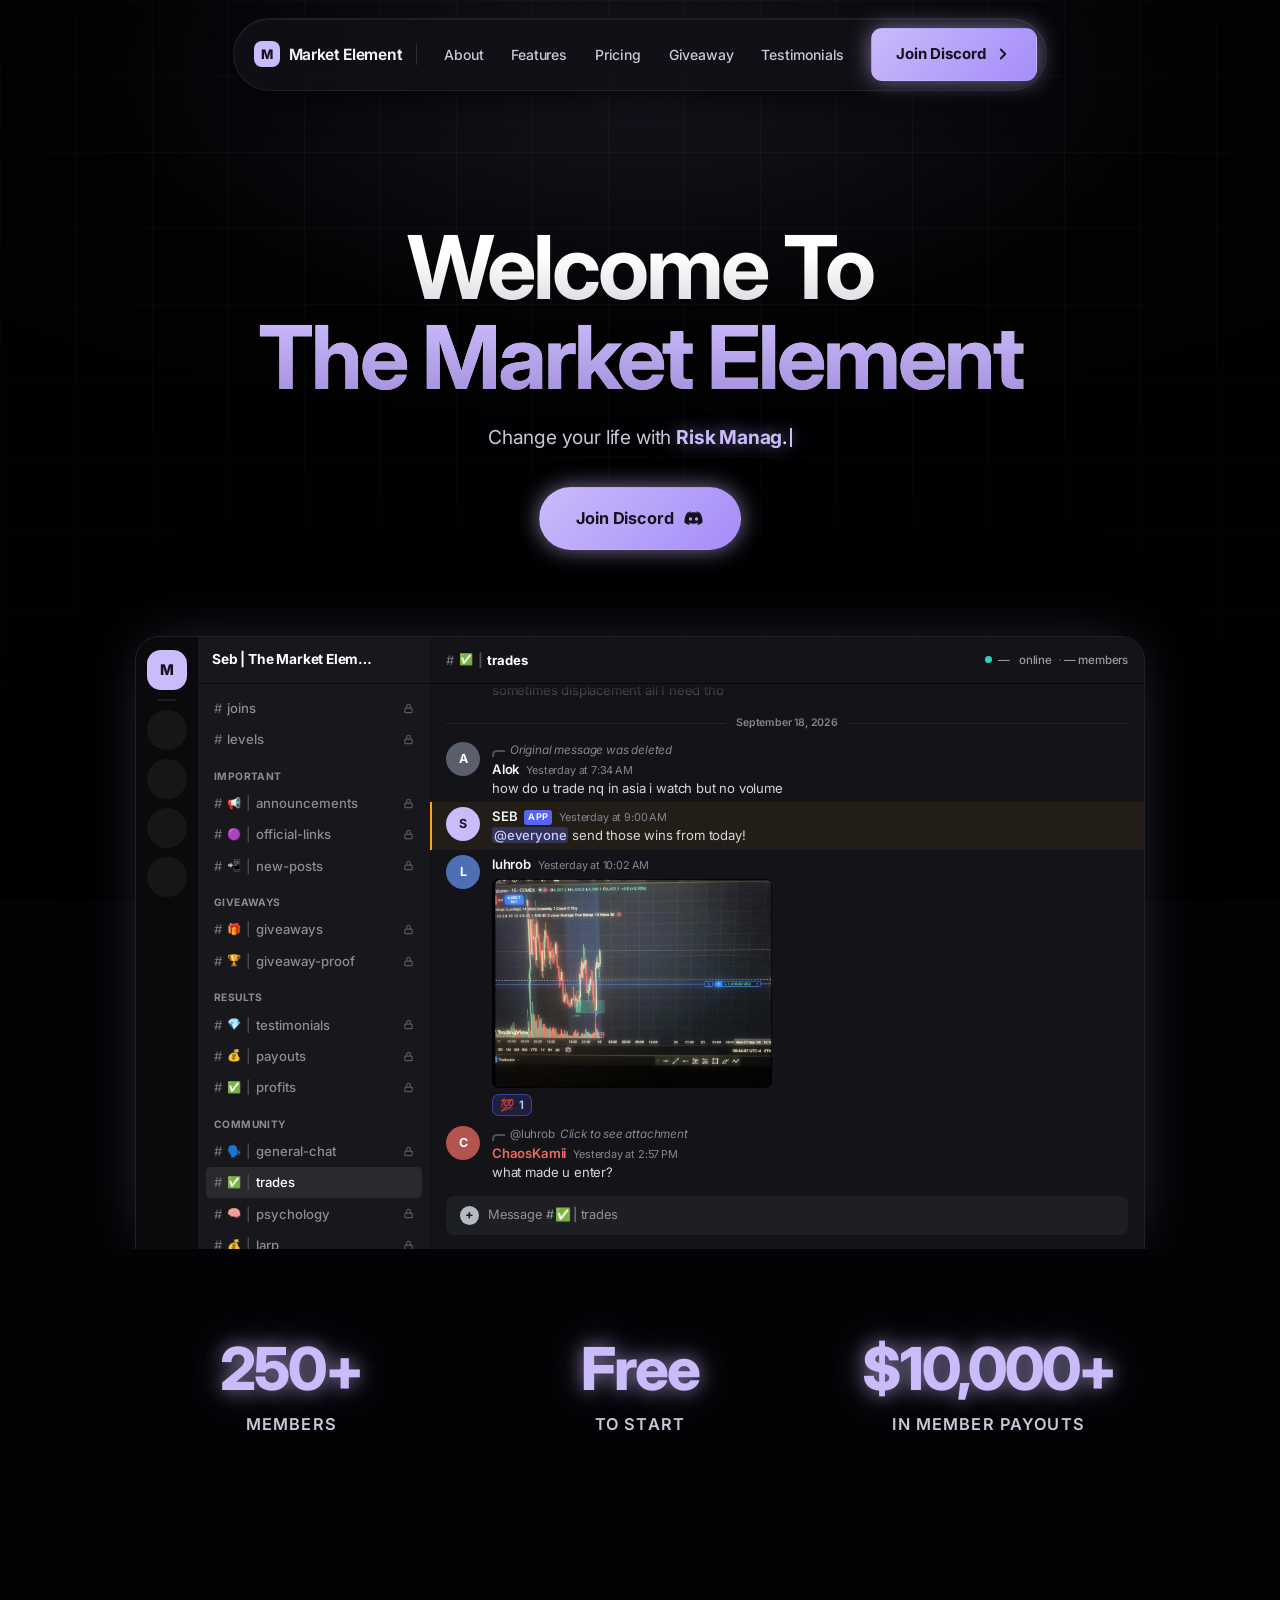
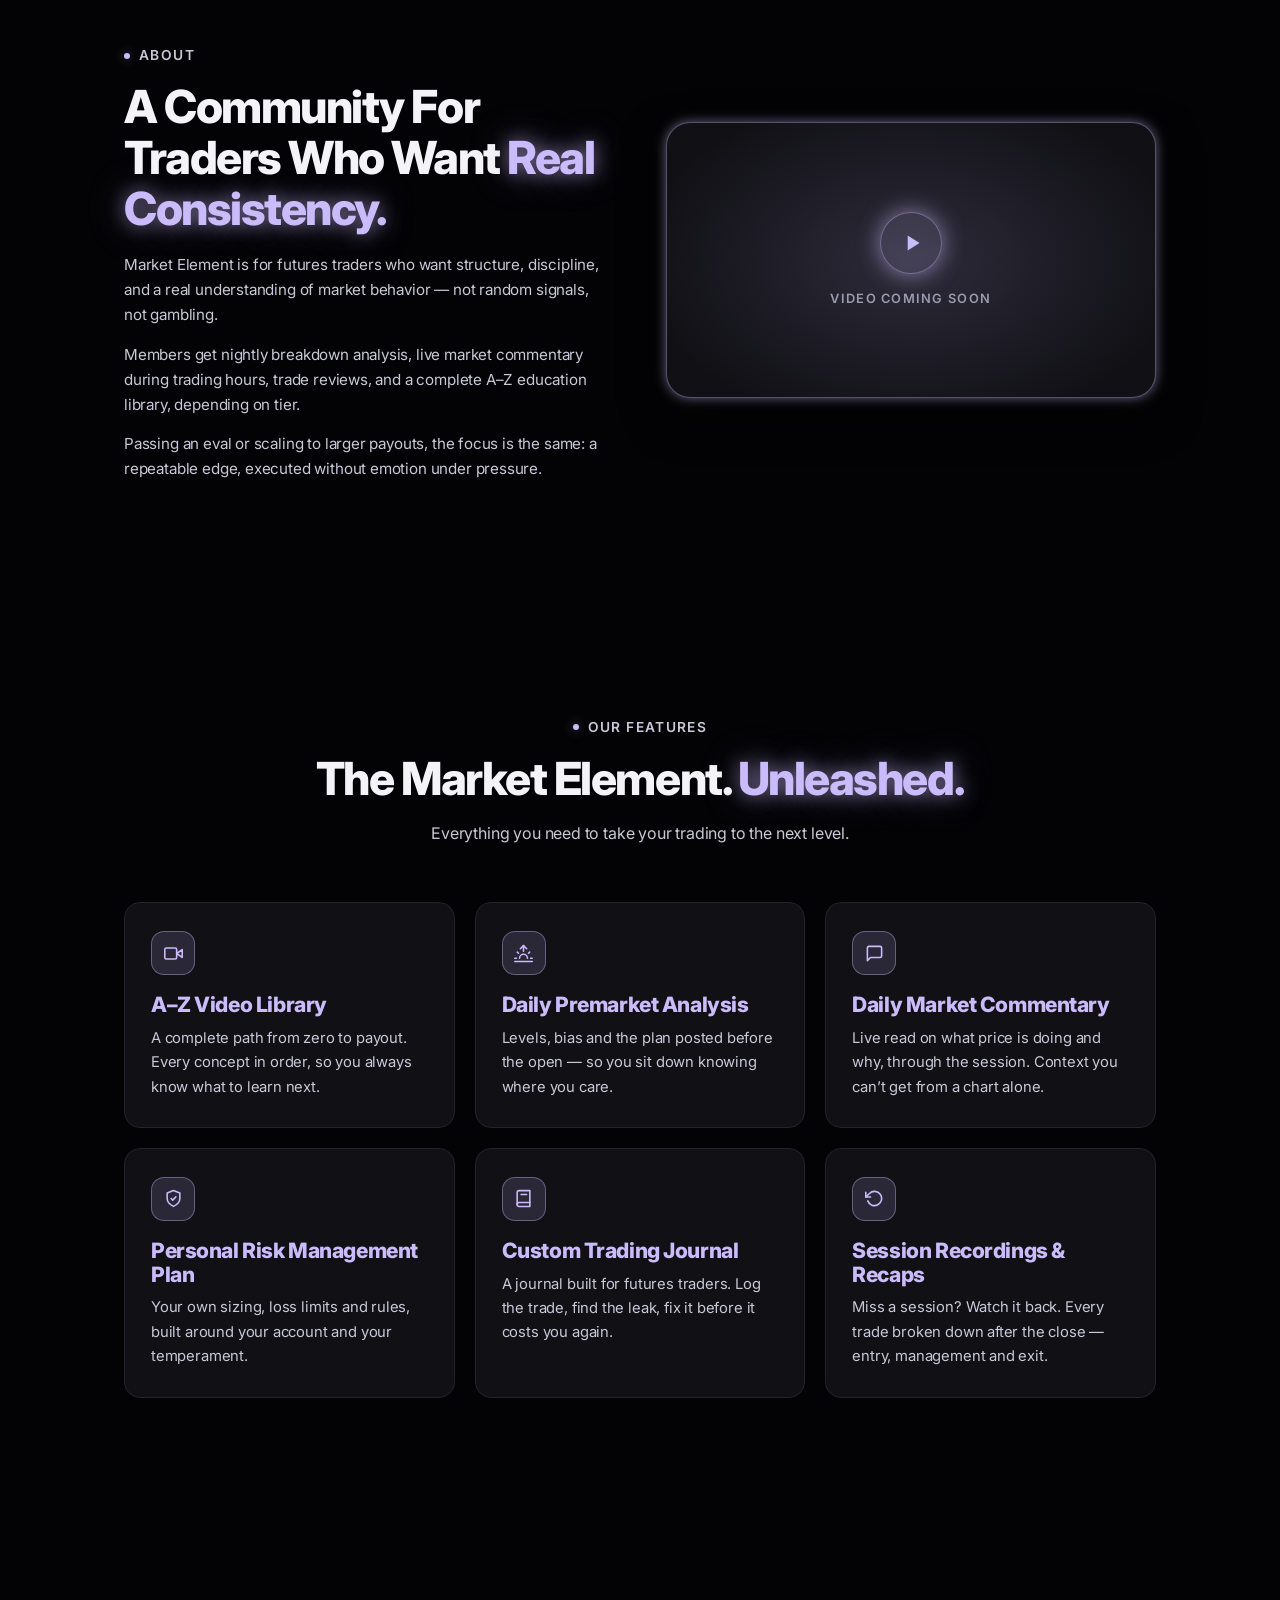
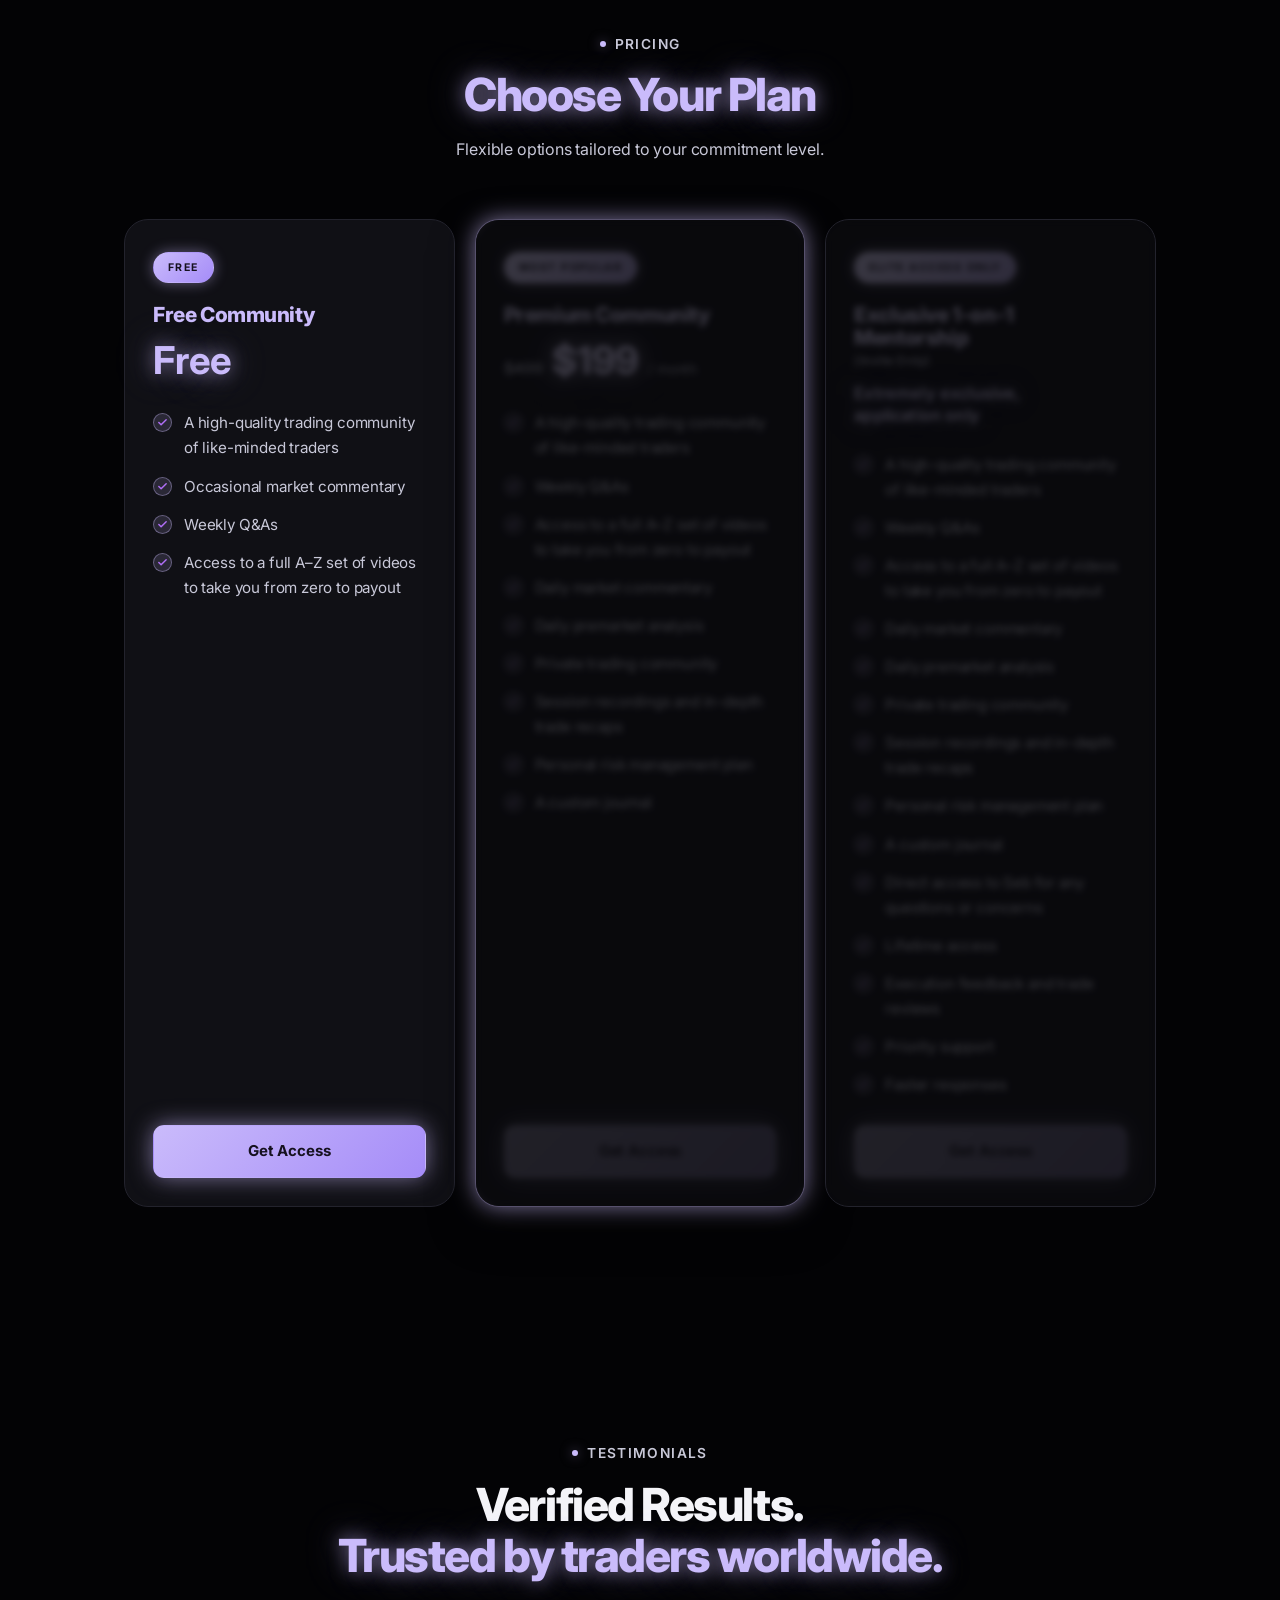
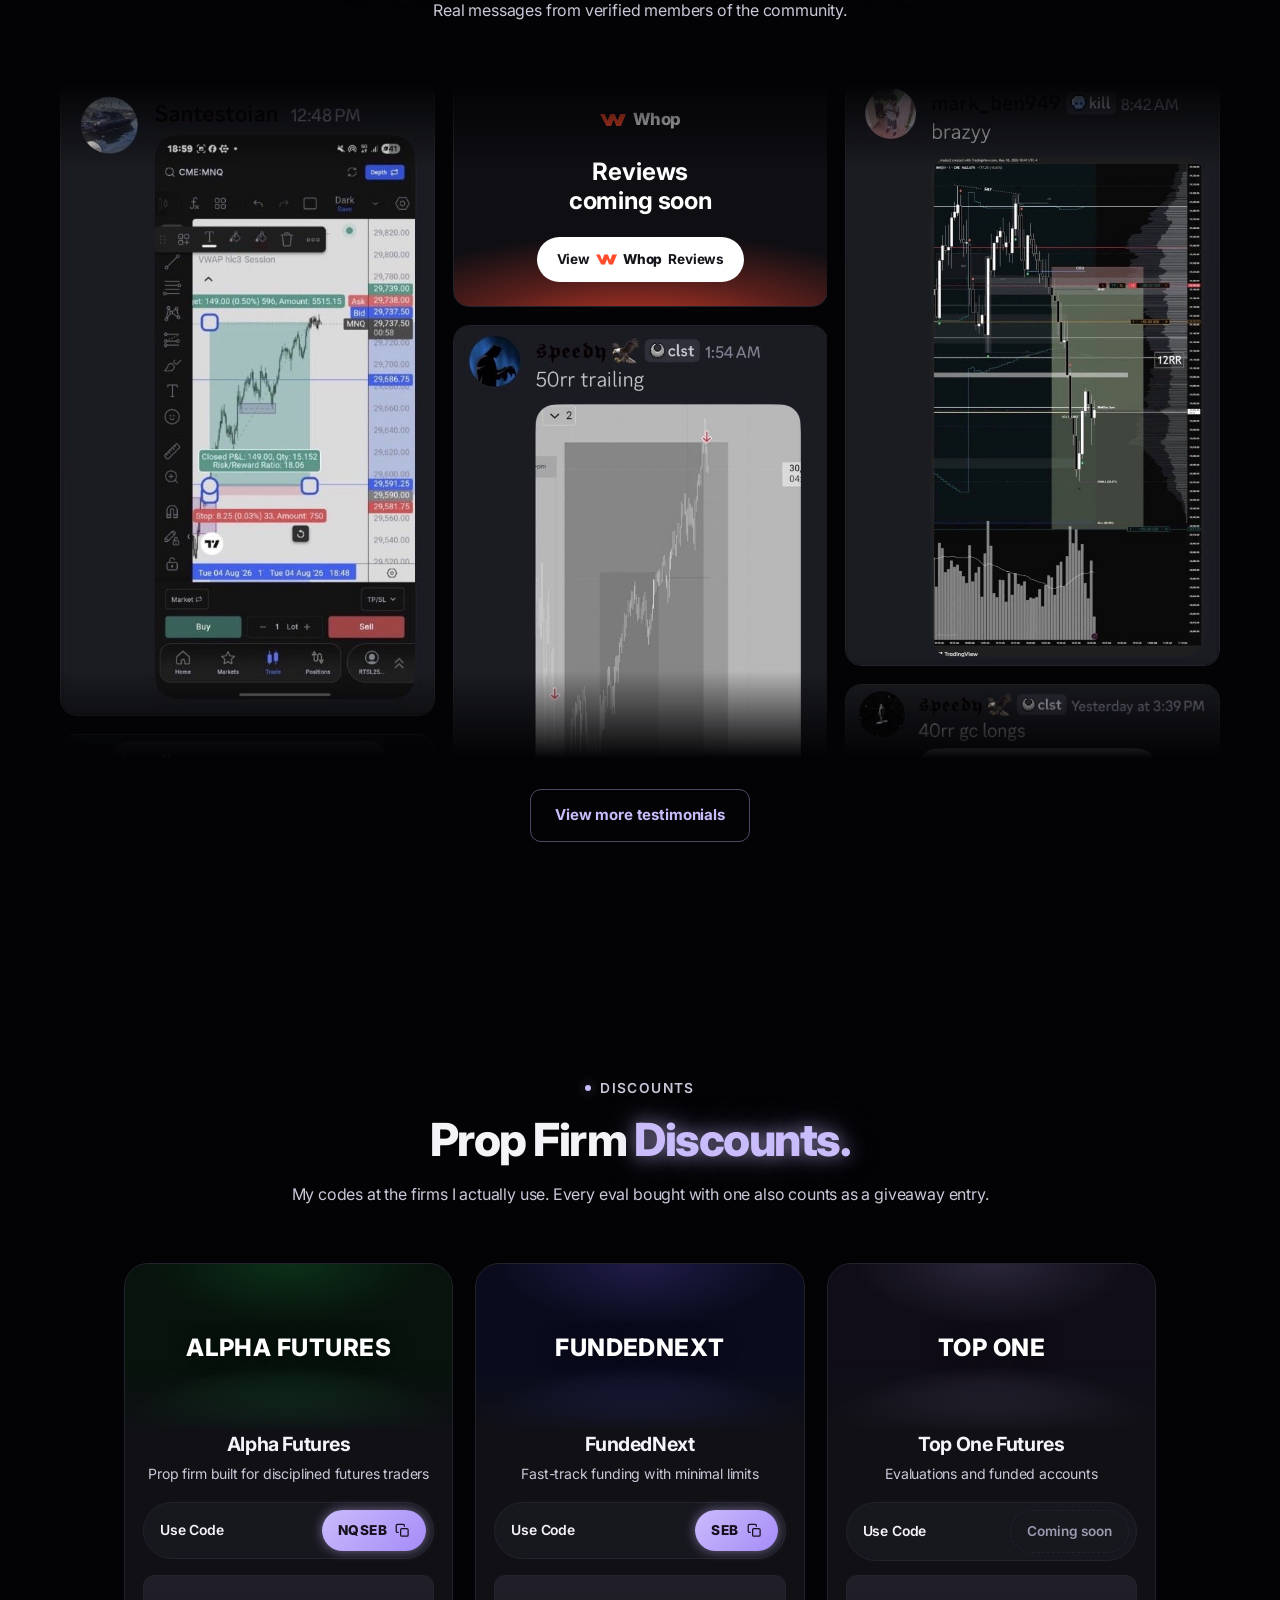
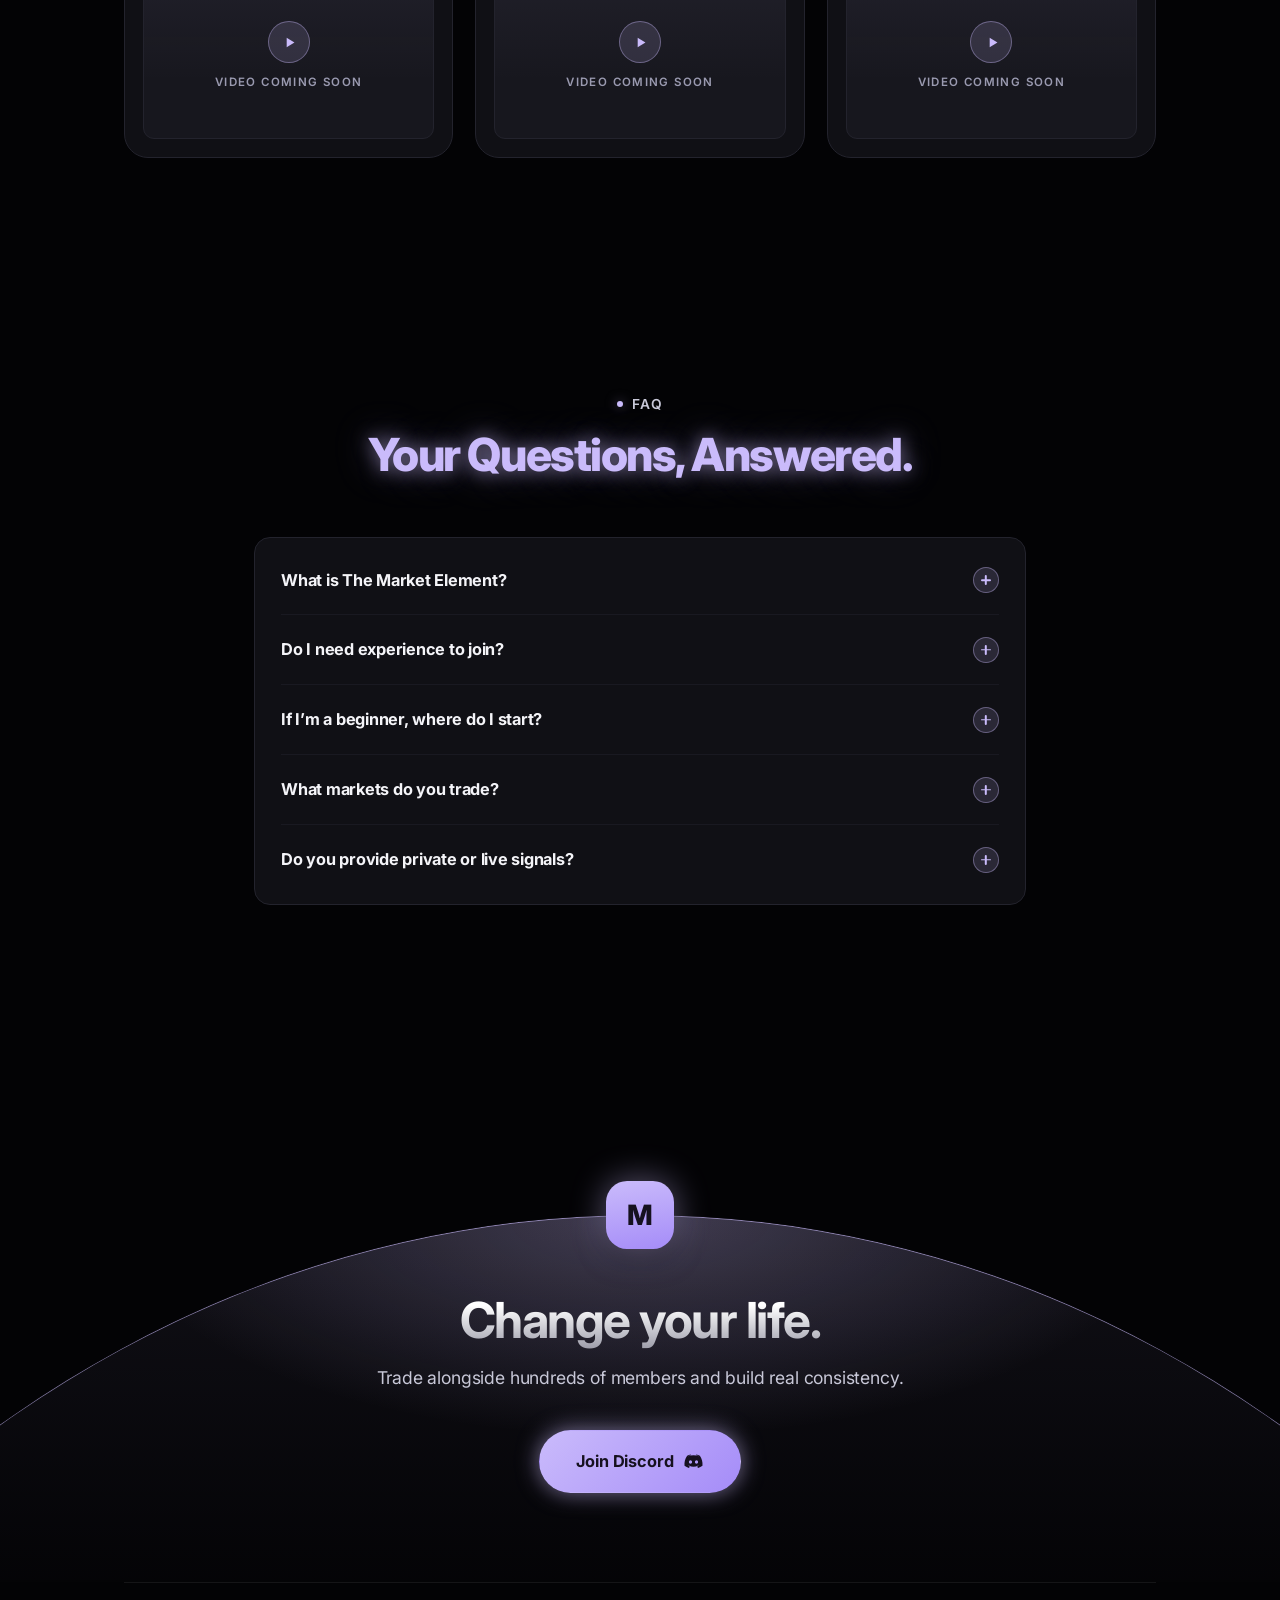
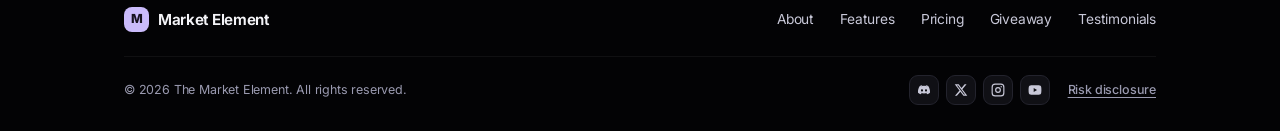
==== commit 21dff5ea: "Drop the lede from the checklist page Title and poster only. The description was the last thing on t" ====
--- a/index.html
+++ b/index.html
@@ -13,7 +13,7 @@
 <link rel="preconnect" href="https://fonts.googleapis.com">
 <link rel="preconnect" href="https://fonts.gstatic.com" crossorigin>
 <link href="https://fonts.googleapis.com/css2?family=Inter:wght@400;500;600;700;800&display=swap" rel="stylesheet">
-<link rel="stylesheet" href="assets/css/style.css?v=64">
+<link rel="stylesheet" href="assets/css/style.css?v=65">
 </head>
 <body>
 
@@ -824,6 +824,6 @@
   </div>
 </footer>
 
-<script src="assets/js/main.js?v=64"></script>
+<script src="assets/js/main.js?v=65"></script>
 </body>
 </html>
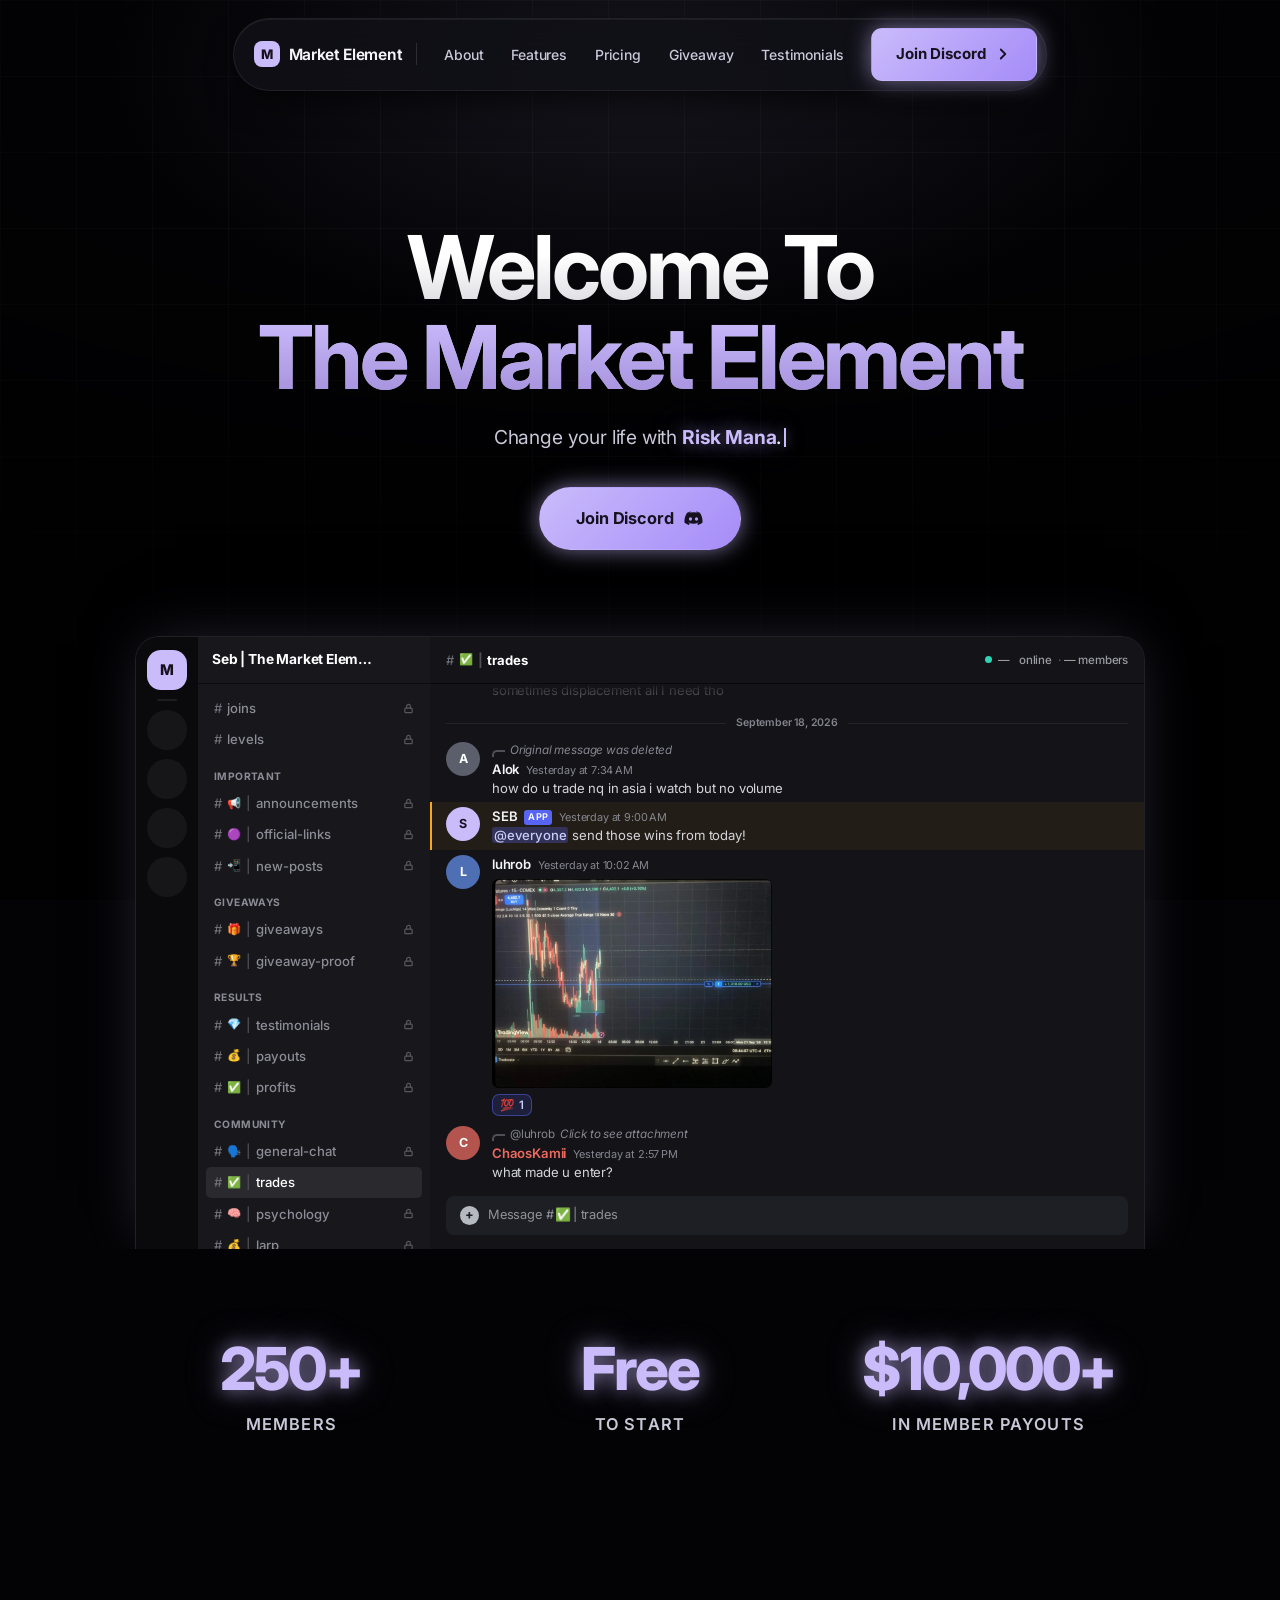
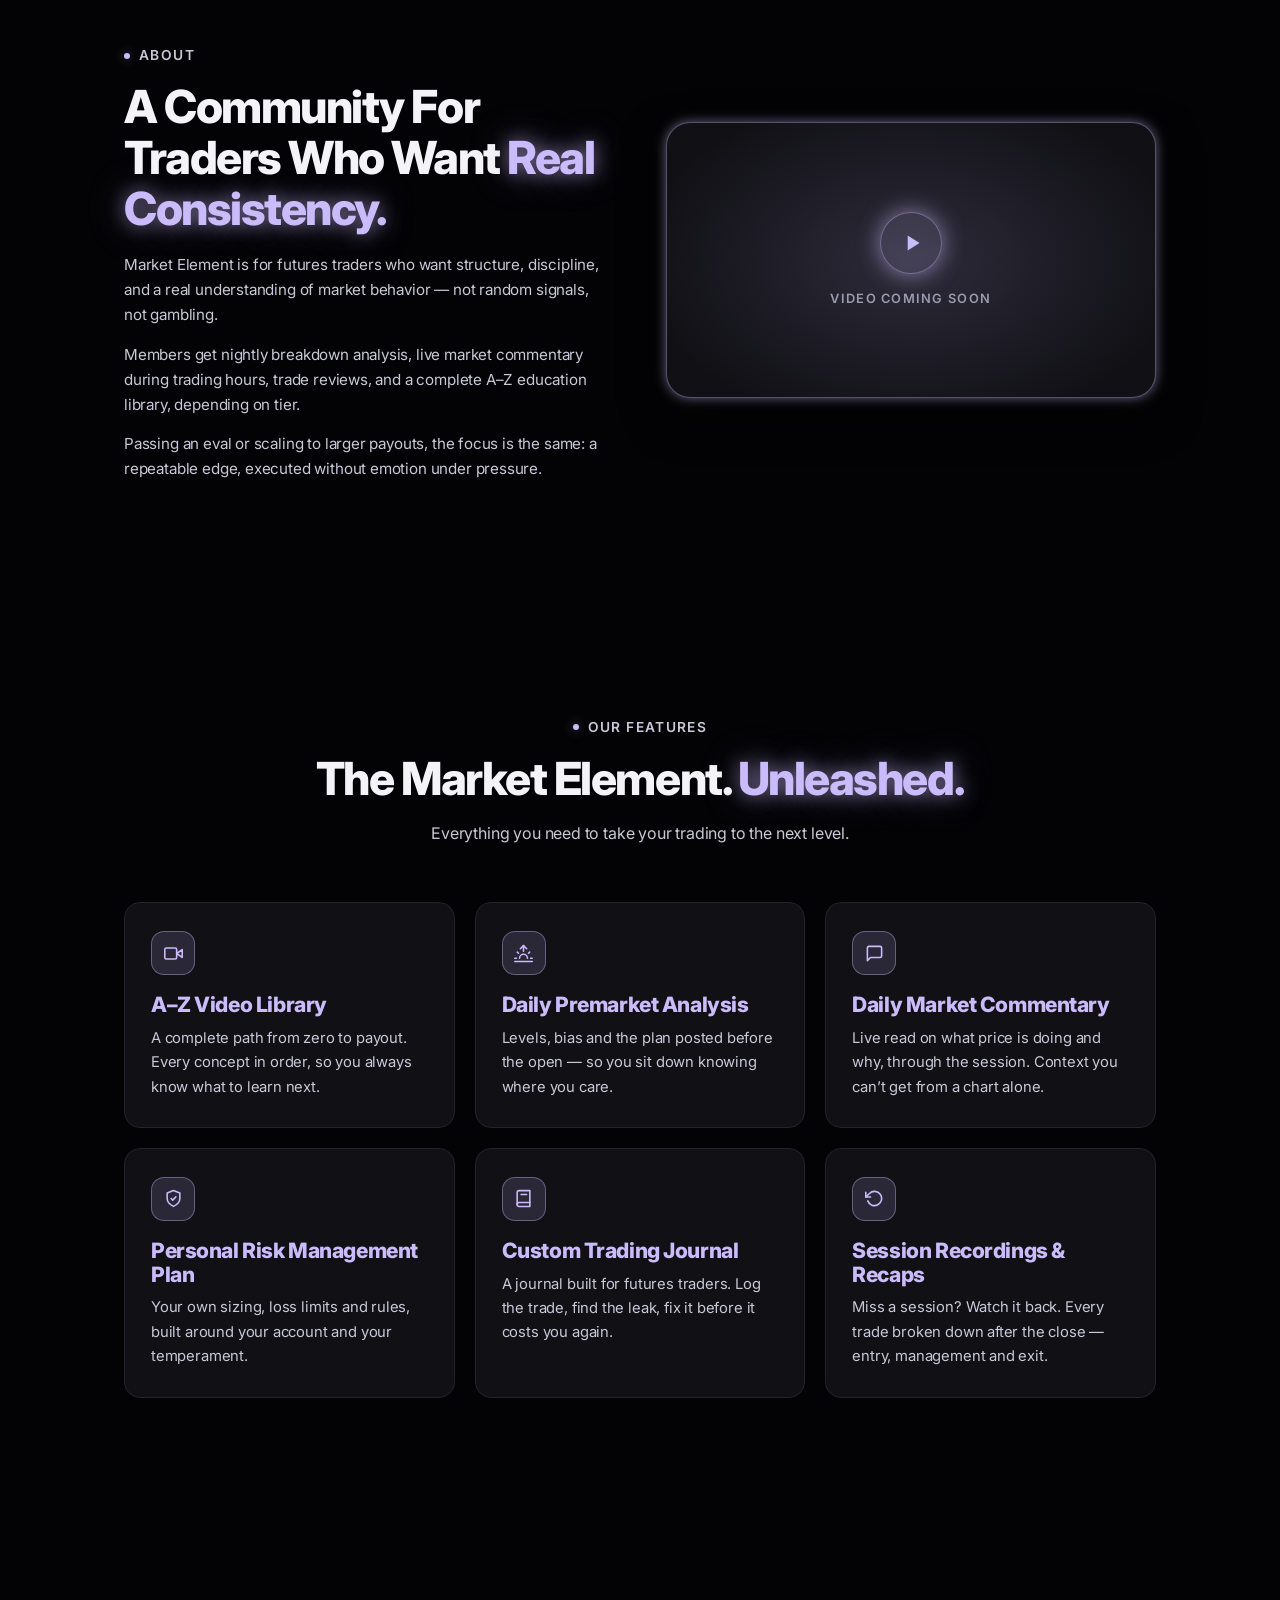
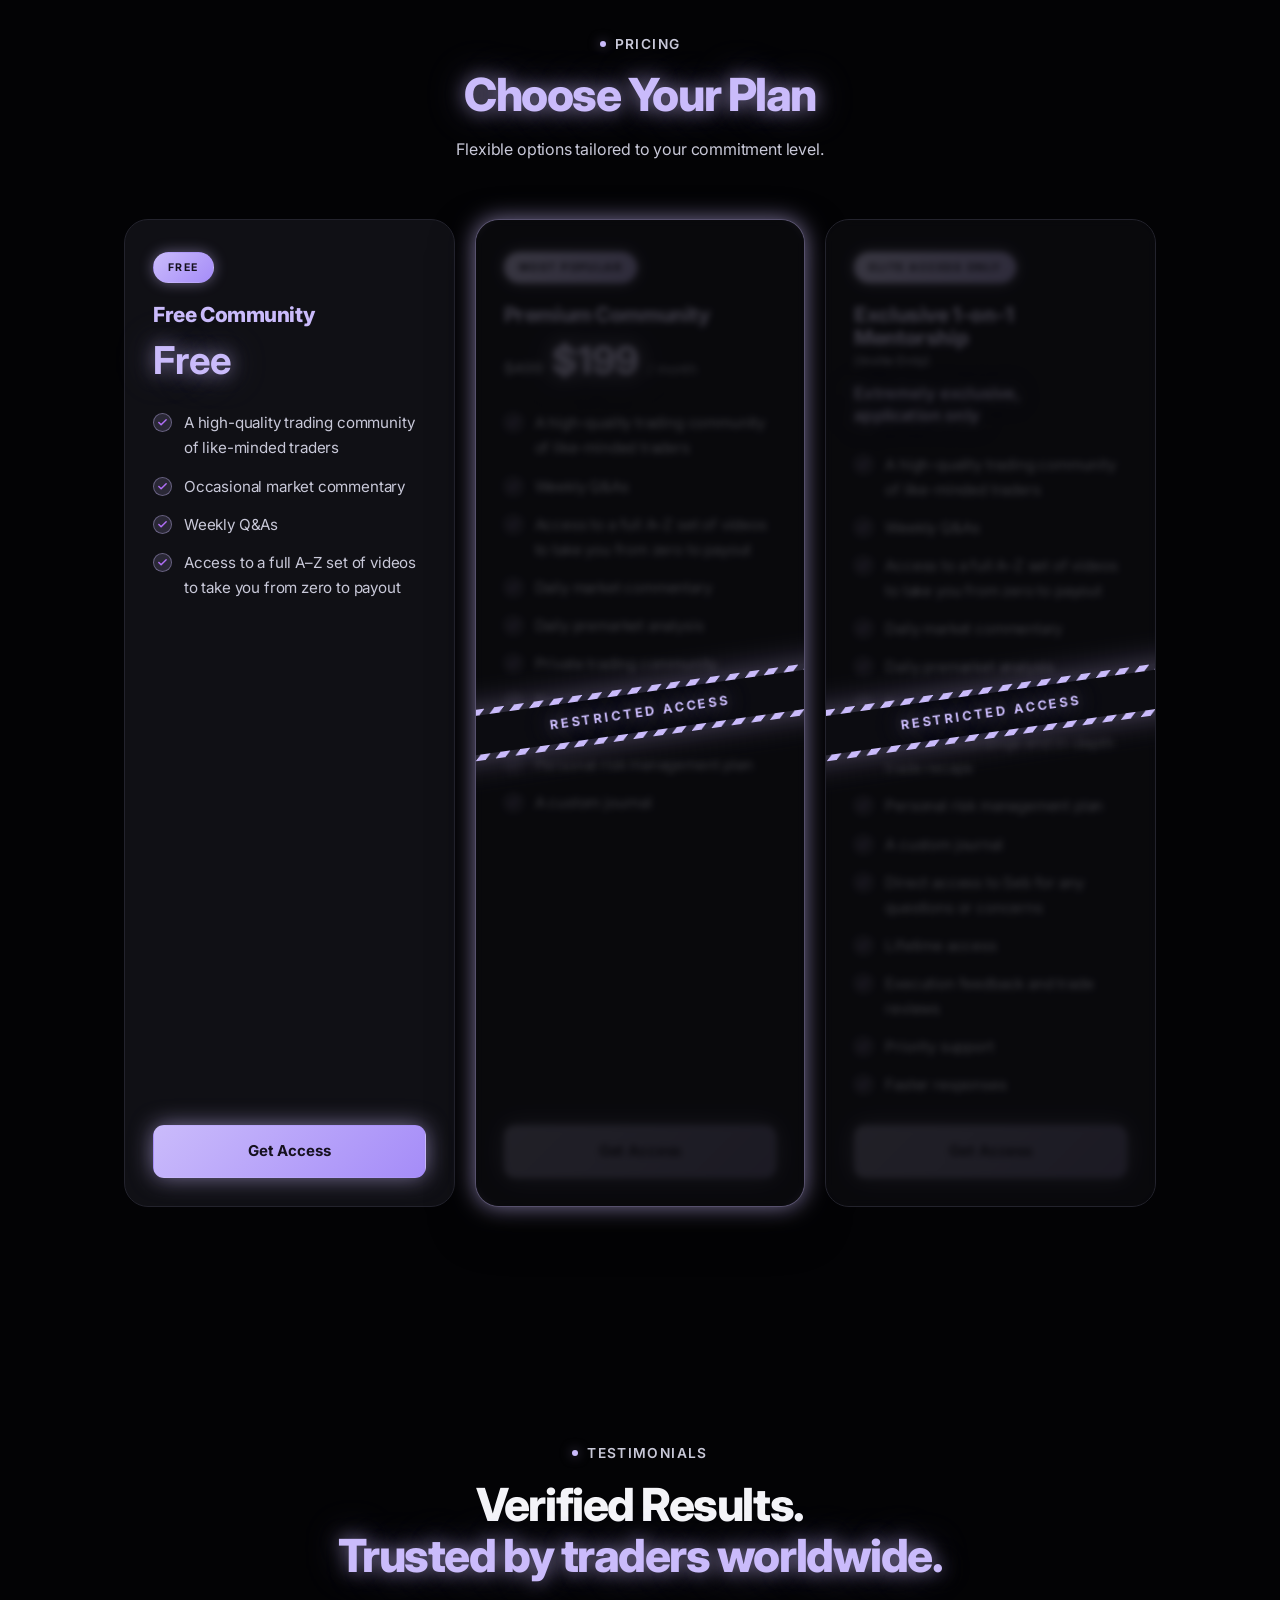
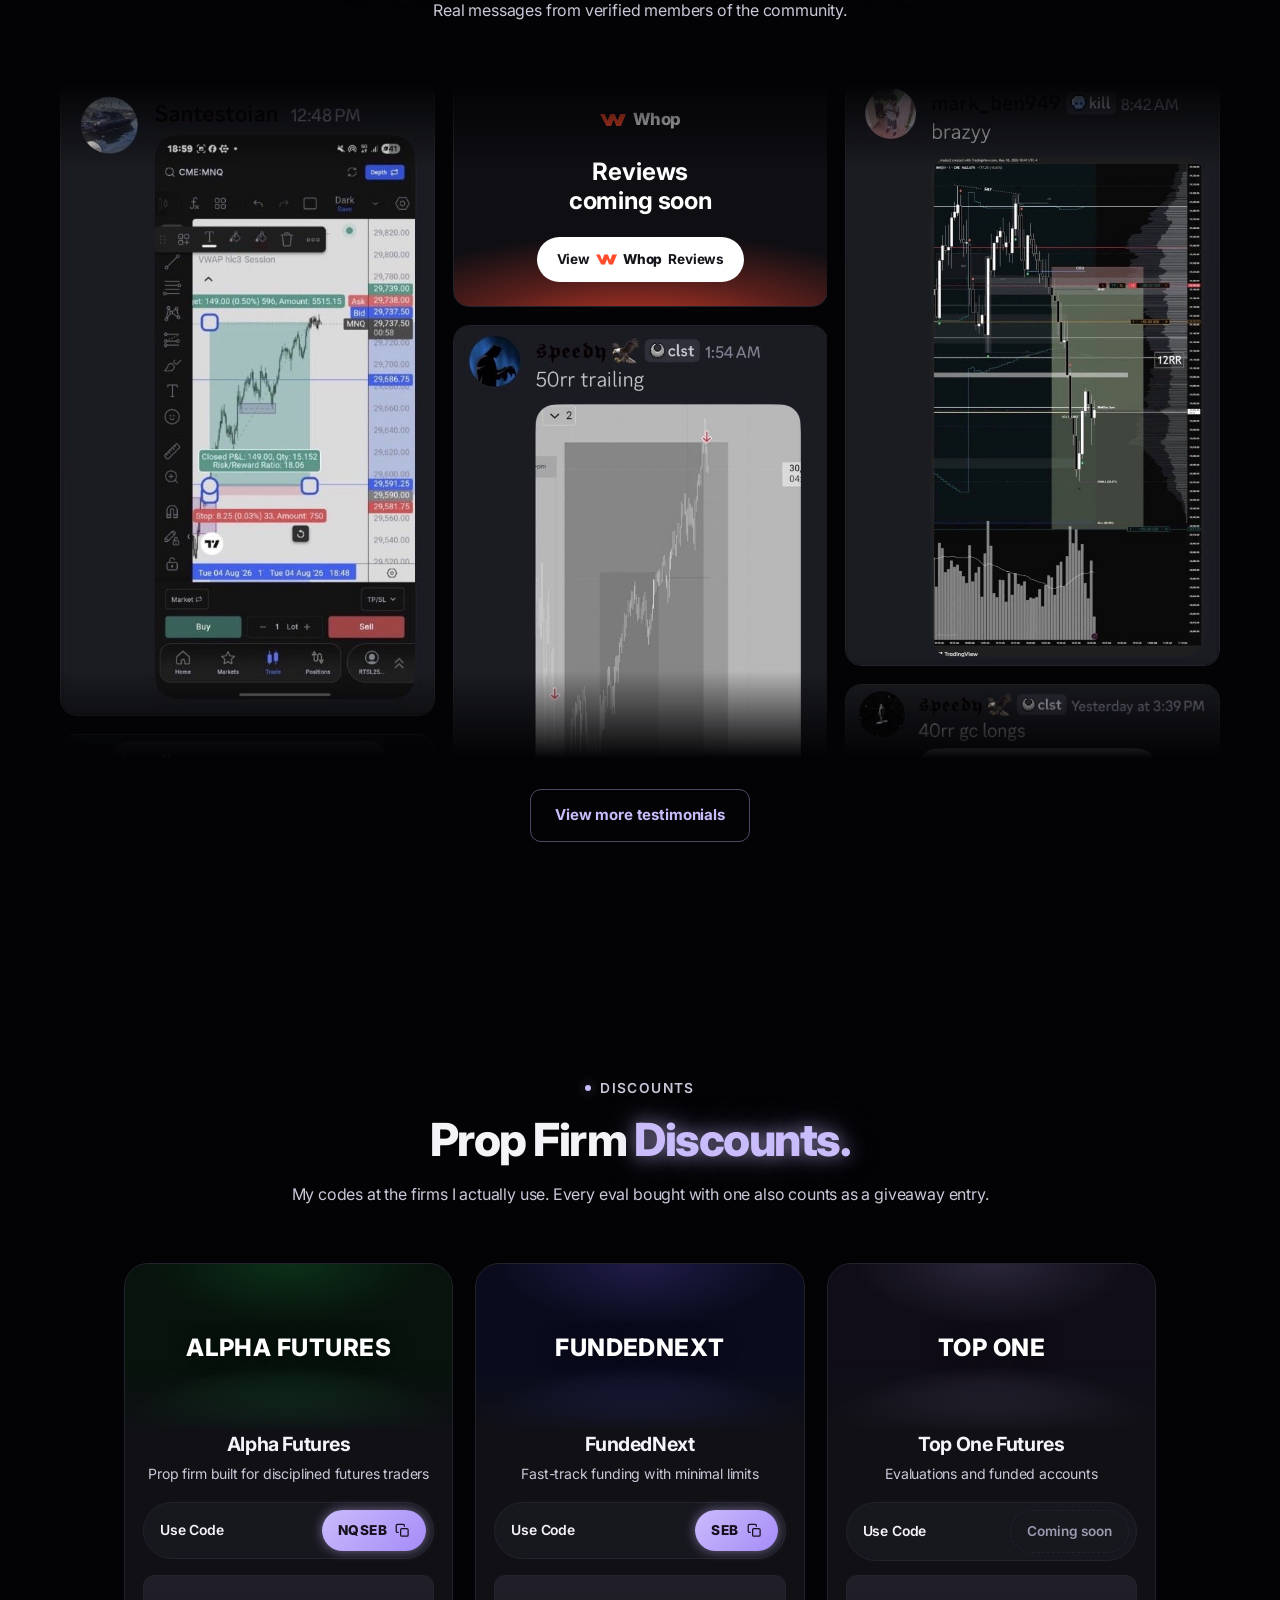
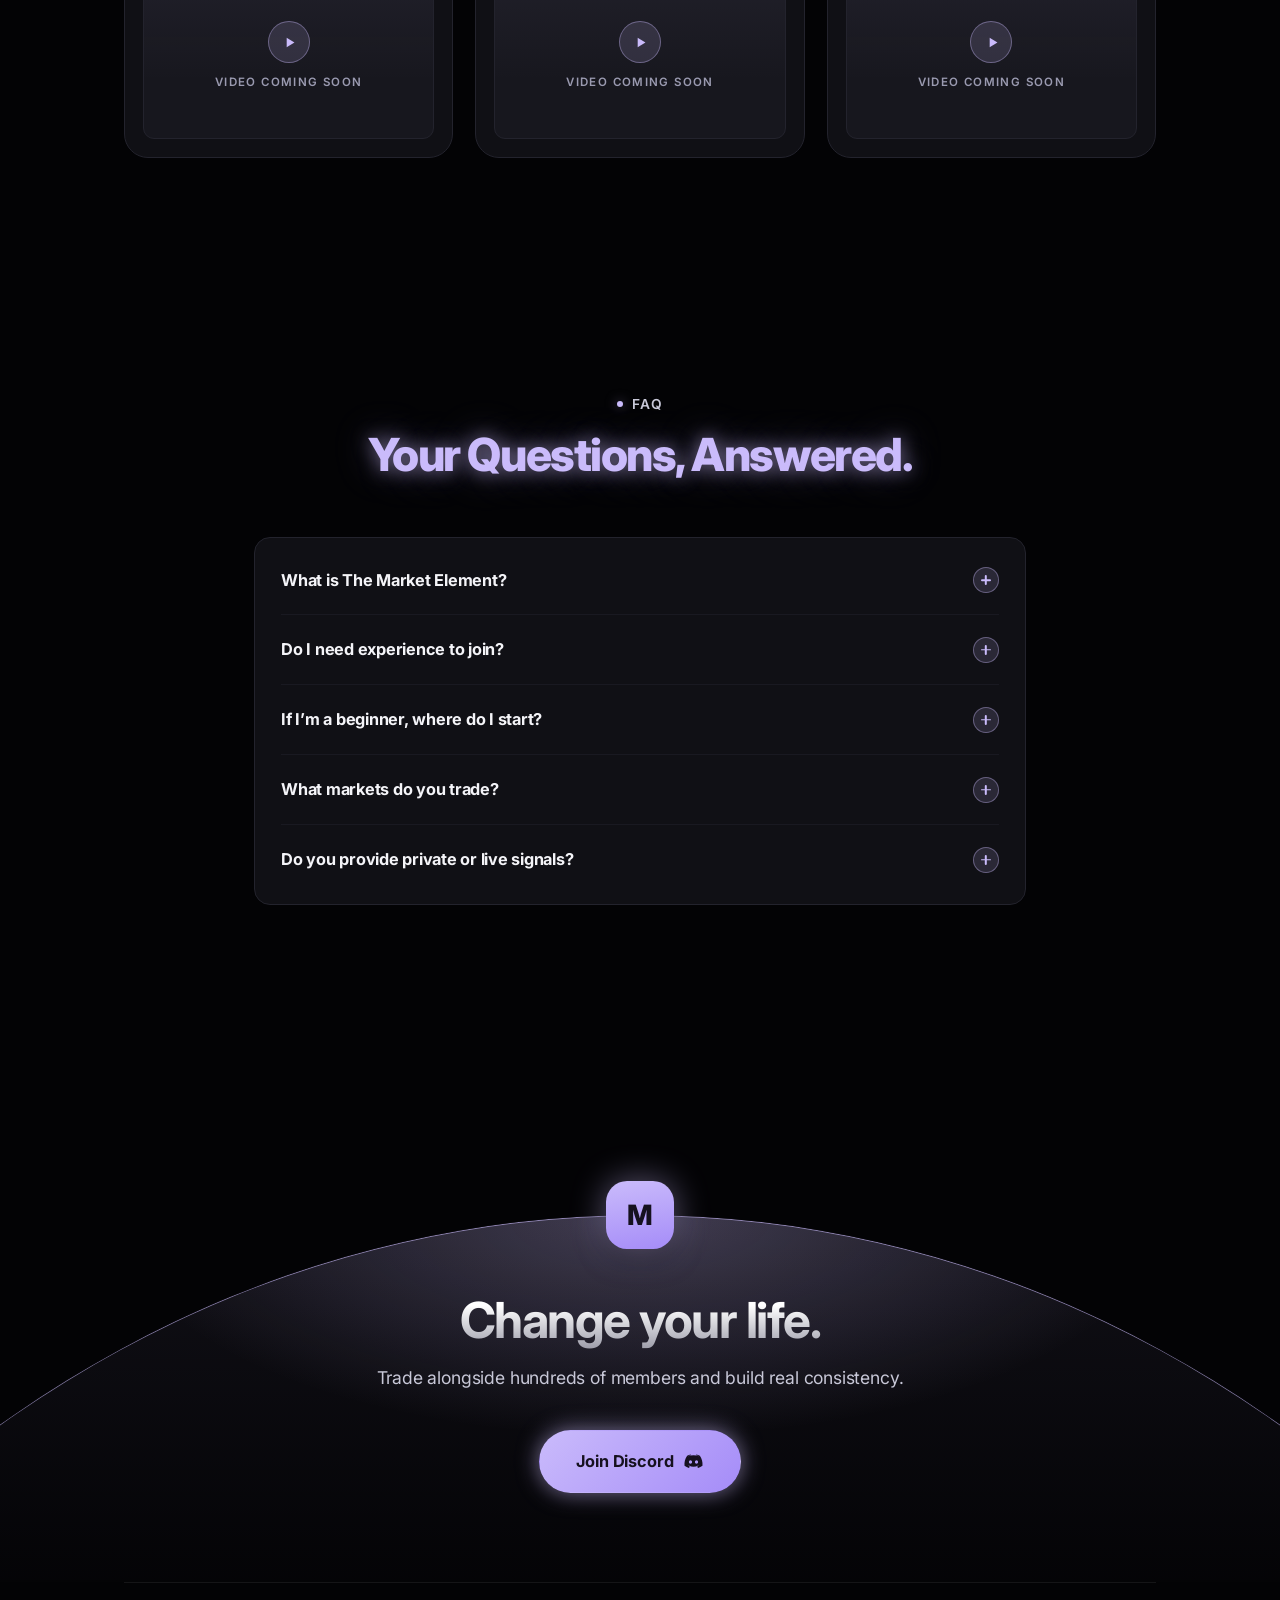
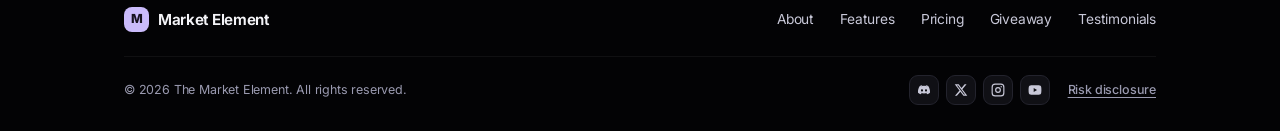
==== commit 4cf66cf4: "Add the email gate to the checklist page, disarmed Collect-only: the address is posted to a Google A" ====
--- a/index.html
+++ b/index.html
@@ -13,7 +13,7 @@
 <link rel="preconnect" href="https://fonts.googleapis.com">
 <link rel="preconnect" href="https://fonts.gstatic.com" crossorigin>
 <link href="https://fonts.googleapis.com/css2?family=Inter:wght@400;500;600;700;800&display=swap" rel="stylesheet">
-<link rel="stylesheet" href="assets/css/style.css?v=65">
+<link rel="stylesheet" href="assets/css/style.css?v=66">
 </head>
 <body>
 
@@ -824,6 +824,6 @@
   </div>
 </footer>
 
-<script src="assets/js/main.js?v=65"></script>
+<script src="assets/js/main.js?v=66"></script>
 </body>
 </html>
--- a/assets/css/style.css
+++ b/assets/css/style.css
@@ -2544,6 +2544,87 @@
   font-size: 0.8rem;
   line-height: 1.65;
   color: var(--text-dim);
+}
+
+/* --------------------------------------------------------------------------
+   Email gate (rejection-block-checklist.html)
+
+   Stays on one row on a desktop and stacks on a phone, where a side-by-side
+   input and button leave the input too narrow to read a typed address.
+   -------------------------------------------------------------------------- */
+.gate {
+  max-width: 460px;
+  margin-inline: auto;
+  text-align: center;
+}
+
+.gate__label {
+  display: block;
+  margin-bottom: 14px;
+  font-size: 0.95rem;
+  font-weight: 600;
+  color: var(--text);
+}
+
+.gate__row {
+  display: flex;
+  gap: 10px;
+}
+
+.gate__input {
+  flex: 1 1 auto;
+  min-width: 0;
+  padding: 13px 16px;
+  font: inherit;
+  font-size: 0.95rem;
+  color: var(--text);
+  background: rgba(255, 255, 255, 0.04);
+  border: 1px solid var(--purple-line);
+  border-radius: 12px;
+}
+
+.gate__input::placeholder { color: var(--text-dim); }
+
+.gate__input:focus-visible {
+  outline: 2px solid var(--purple-bright);
+  outline-offset: 2px;
+  background: rgba(255, 255, 255, 0.06);
+}
+
+/* Chrome paints its own red ring on :invalid as you type, before you have
+   finished; the form validates on submit instead. */
+.gate__input:invalid { box-shadow: none; }
+
+.gate__submit { flex: 0 0 auto; }
+
+/* Off-screen rather than display:none -- a bot reading the DOM skips a
+   hidden field but happily fills one that is merely positioned away. */
+.gate__trap {
+  position: absolute;
+  left: -9999px;
+  width: 1px;
+  height: 1px;
+  overflow: hidden;
+}
+
+.gate__error {
+  margin-top: 12px;
+  font-size: 0.86rem;
+  font-weight: 600;
+  color: #ff9d92;
+}
+
+.gate__note {
+  margin: 14px auto 0;
+  max-width: 44ch;
+  font-size: 0.78rem;
+  line-height: 1.6;
+  color: var(--text-dim);
+}
+
+@media (max-width: 560px) {
+  .gate__row { flex-direction: column; }
+  .gate__submit { width: 100%; }
 }
 
 /* --------------------------------------------------------------------------
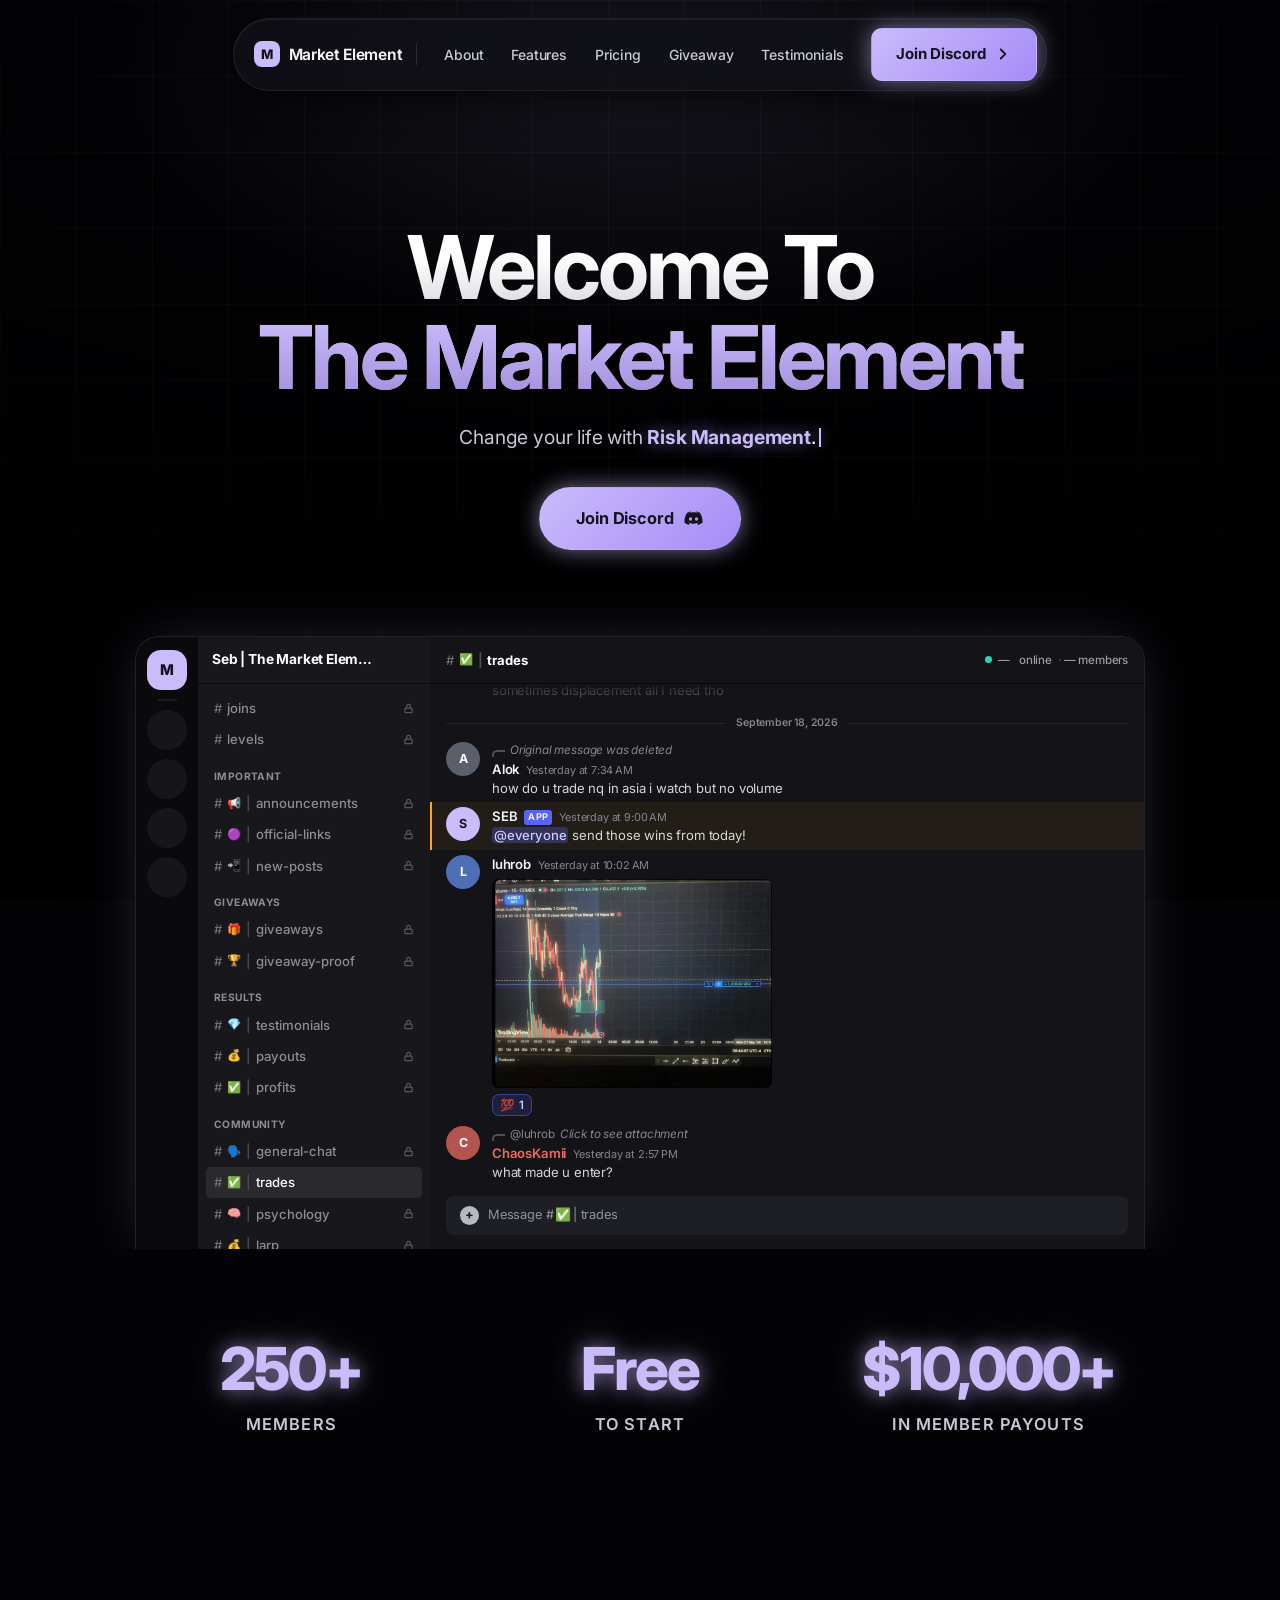
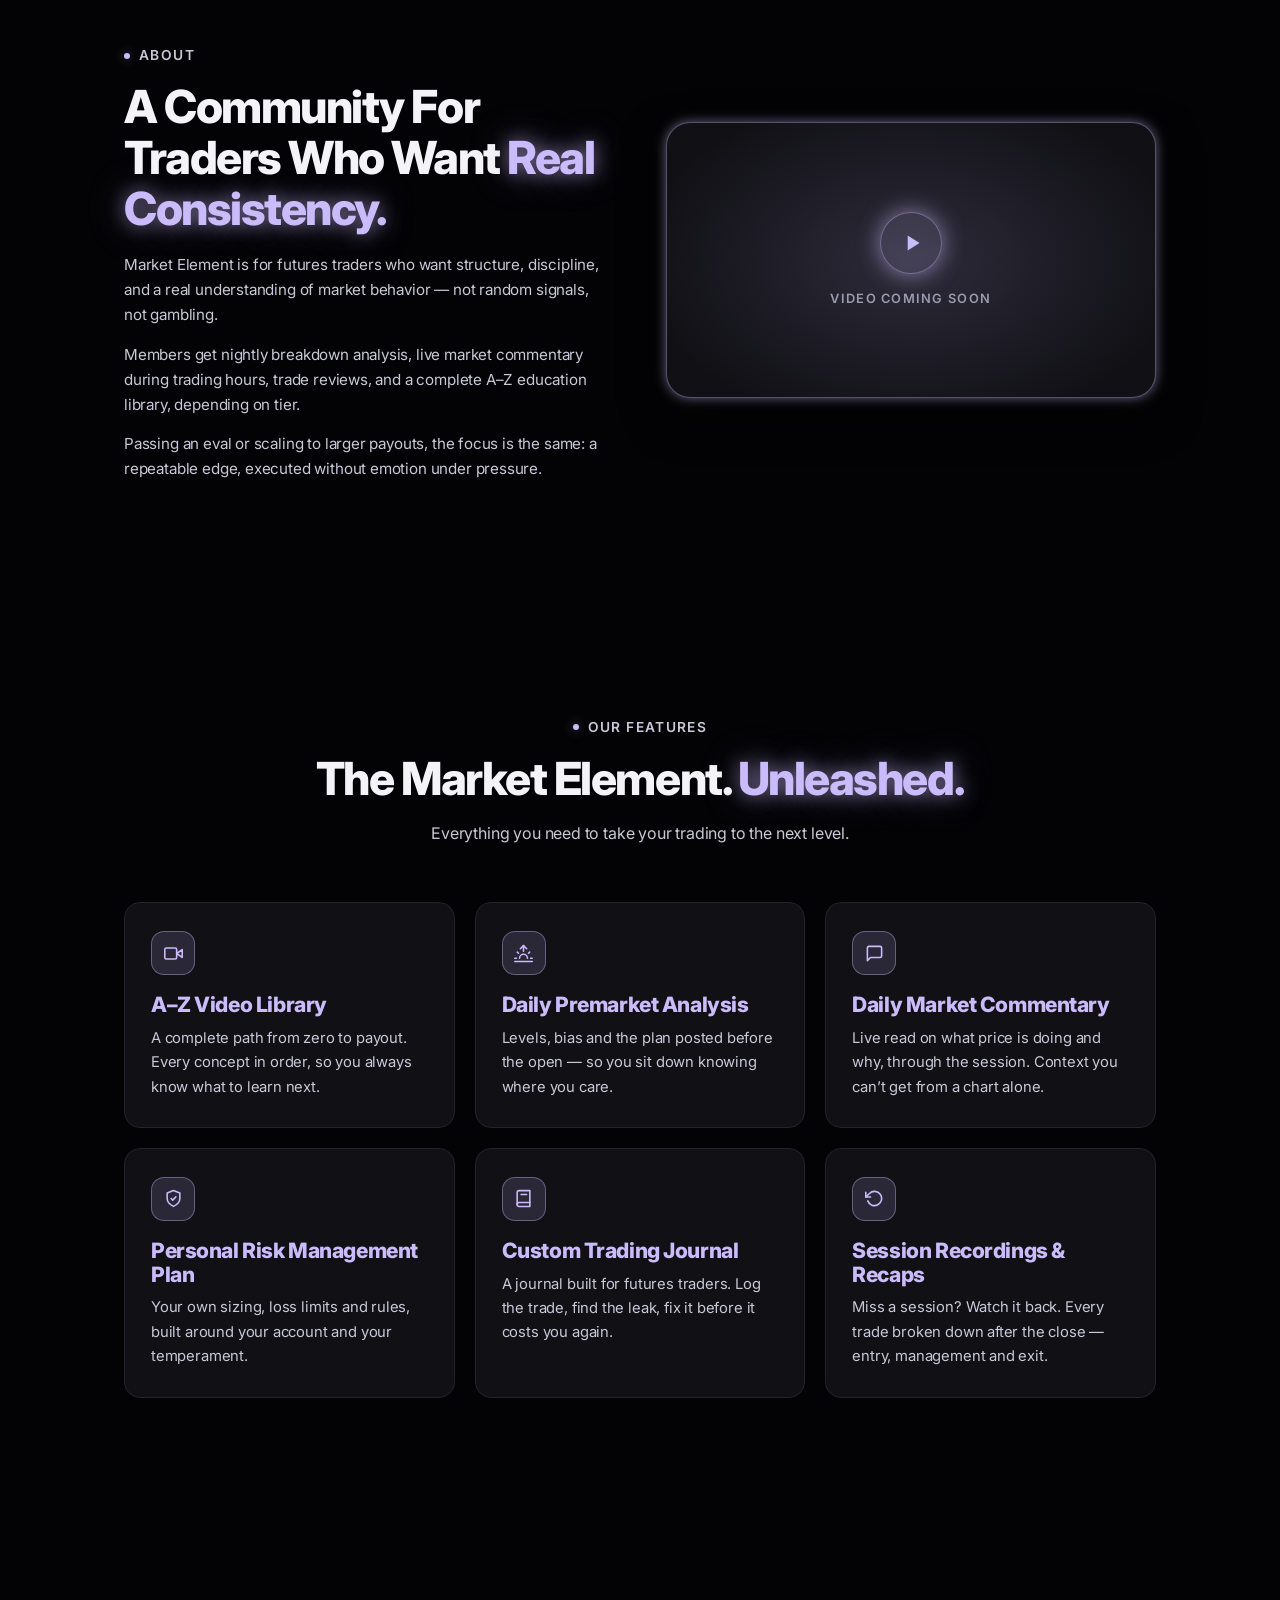
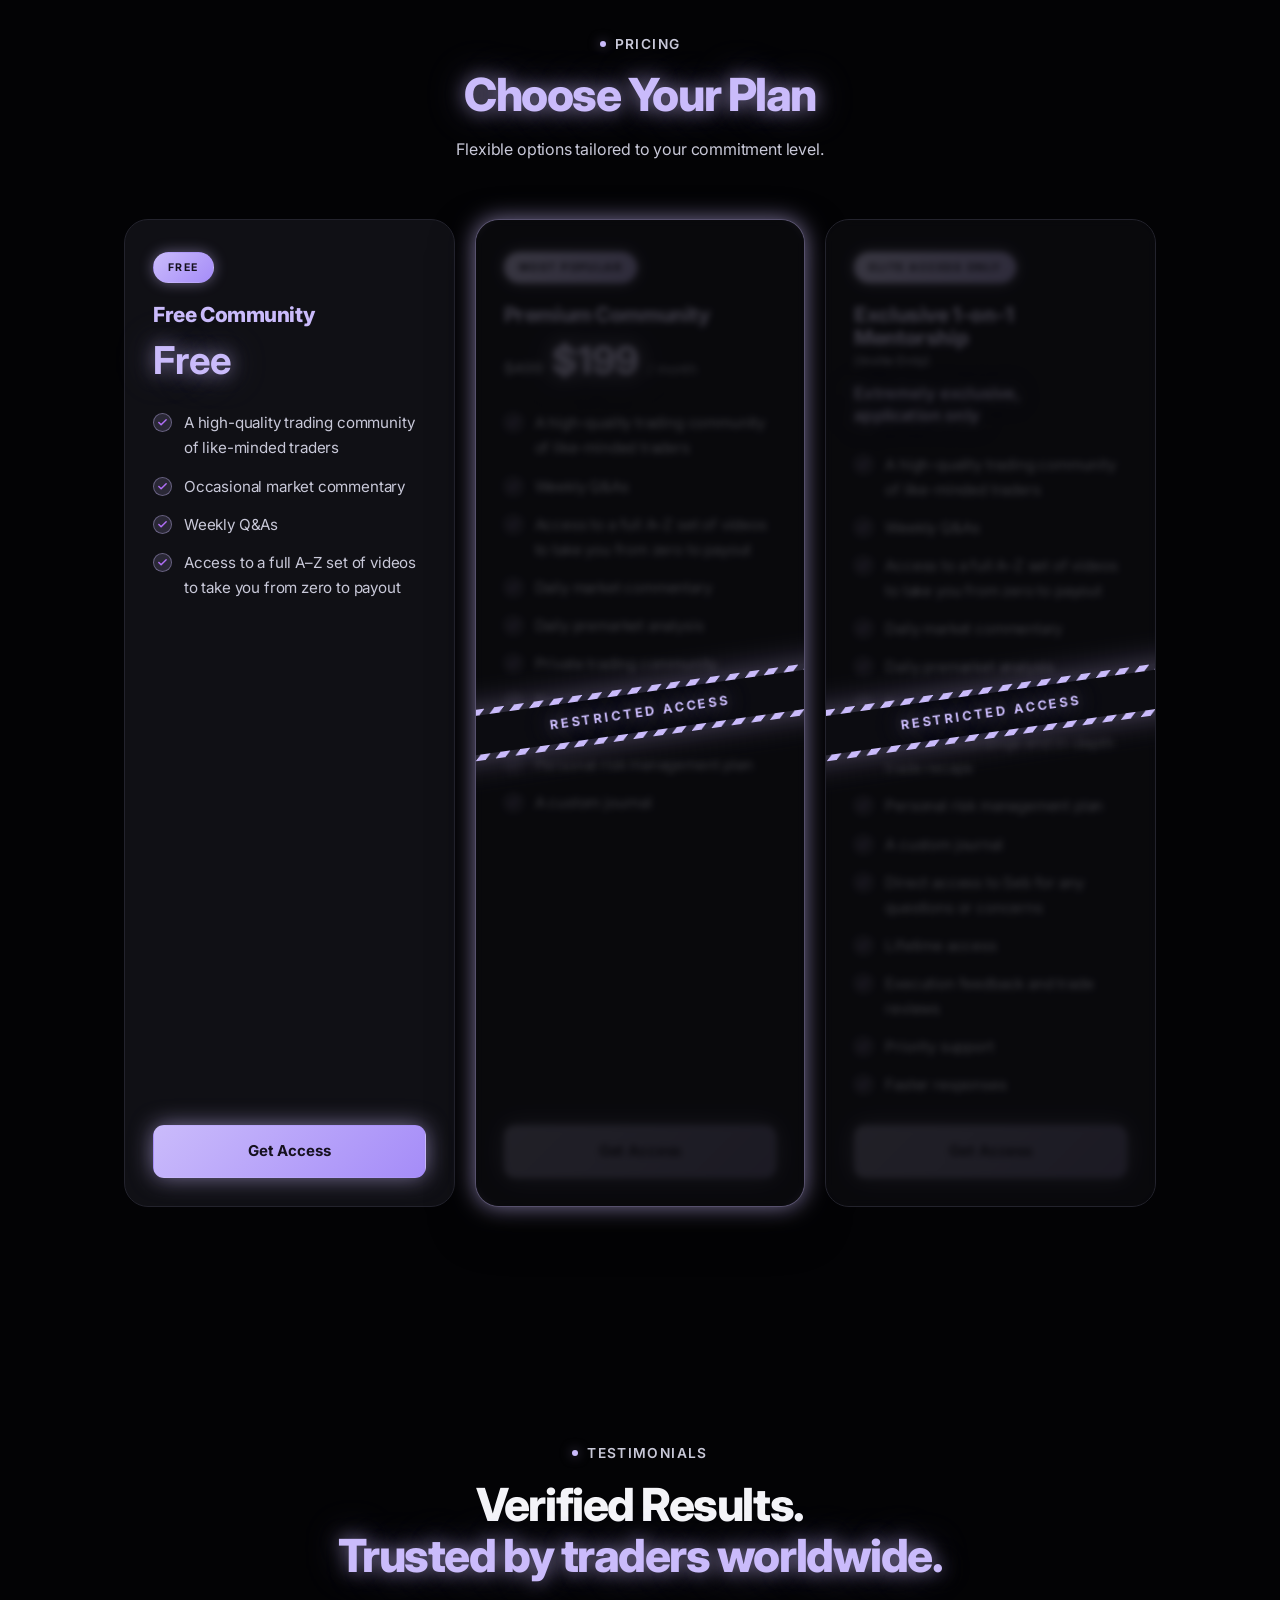
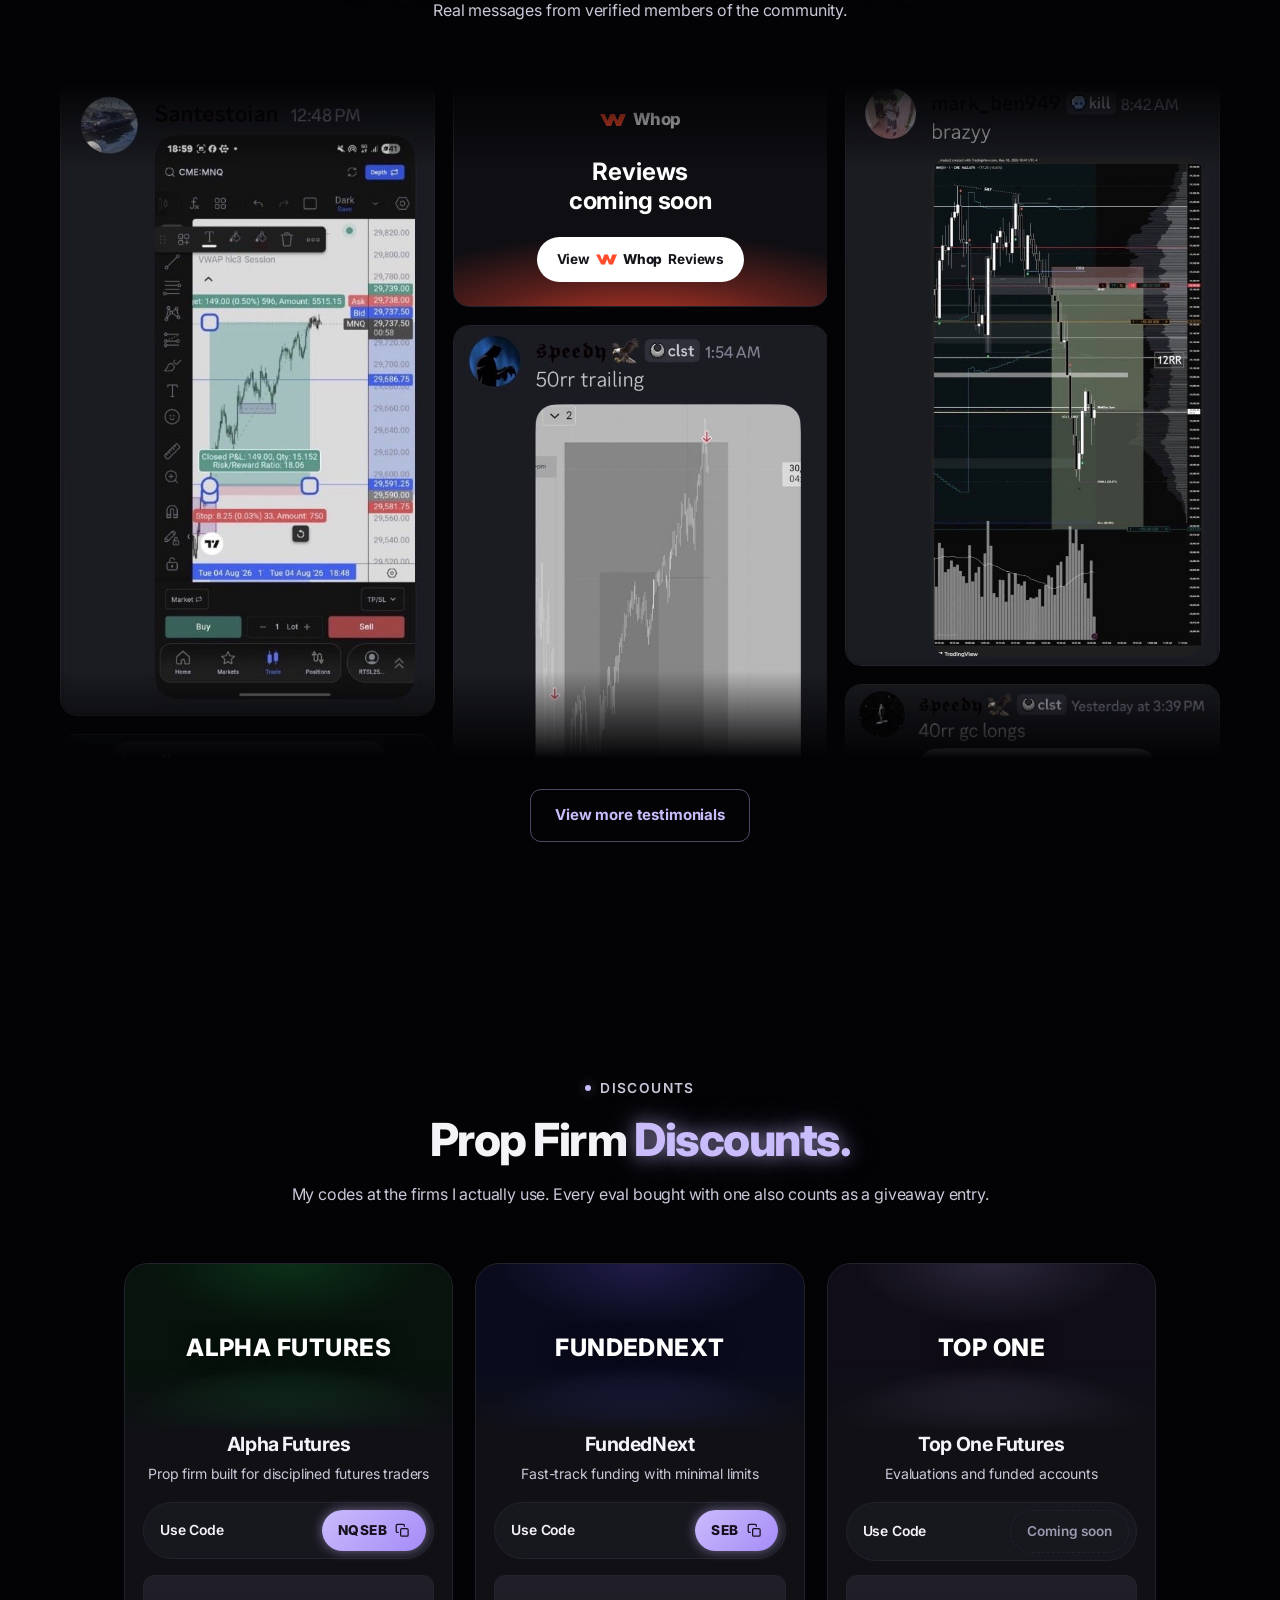
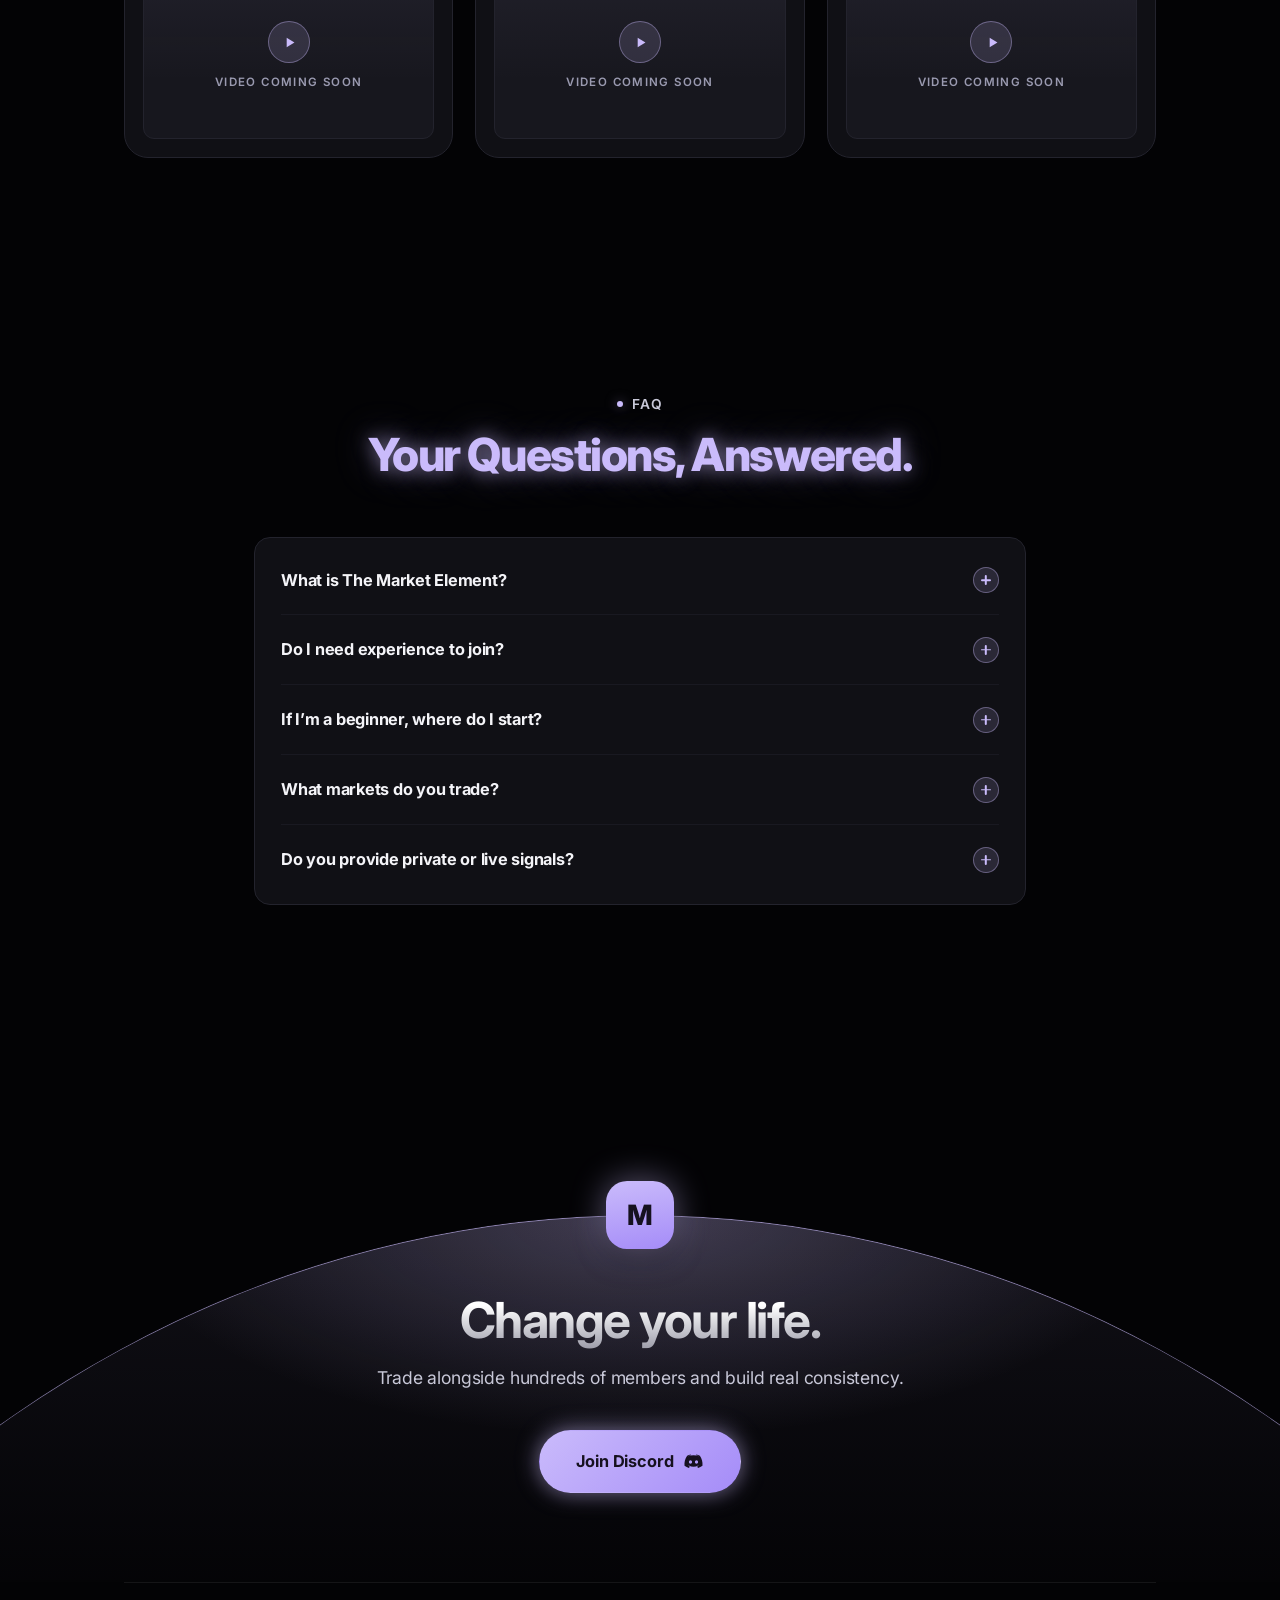
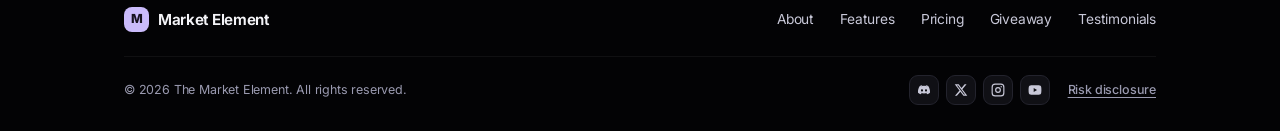
==== commit 90a359c3: "Arm the email gate and collect a name alongside the email The Apps Script endpoint is wired in and a" ====
--- a/index.html
+++ b/index.html
@@ -13,7 +13,7 @@
 <link rel="preconnect" href="https://fonts.googleapis.com">
 <link rel="preconnect" href="https://fonts.gstatic.com" crossorigin>
 <link href="https://fonts.googleapis.com/css2?family=Inter:wght@400;500;600;700;800&display=swap" rel="stylesheet">
-<link rel="stylesheet" href="assets/css/style.css?v=66">
+<link rel="stylesheet" href="assets/css/style.css?v=67">
 </head>
 <body>
 
@@ -824,6 +824,6 @@
   </div>
 </footer>
 
-<script src="assets/js/main.js?v=66"></script>
+<script src="assets/js/main.js?v=67"></script>
 </body>
 </html>
--- a/assets/css/style.css
+++ b/assets/css/style.css
@@ -2566,8 +2566,10 @@
   color: var(--text);
 }
 
-.gate__row {
-  display: flex;
+/* Stacked rather than side by side: at the 460px the form is capped to,
+   two inputs on a row leave each too narrow to read a typed address. */
+.gate__fields {
+  display: grid;
   gap: 10px;
 }
 
@@ -2595,7 +2597,7 @@
    finished; the form validates on submit instead. */
 .gate__input:invalid { box-shadow: none; }
 
-.gate__submit { flex: 0 0 auto; }
+.gate__submit { width: 100%; margin-top: 10px; }
 
 /* Off-screen rather than display:none -- a bot reading the DOM skips a
    hidden field but happily fills one that is merely positioned away. */
@@ -2622,10 +2624,6 @@
   color: var(--text-dim);
 }
 
-@media (max-width: 560px) {
-  .gate__row { flex-direction: column; }
-  .gate__submit { width: 100%; }
-}
 
 /* --------------------------------------------------------------------------
    18. Responsive
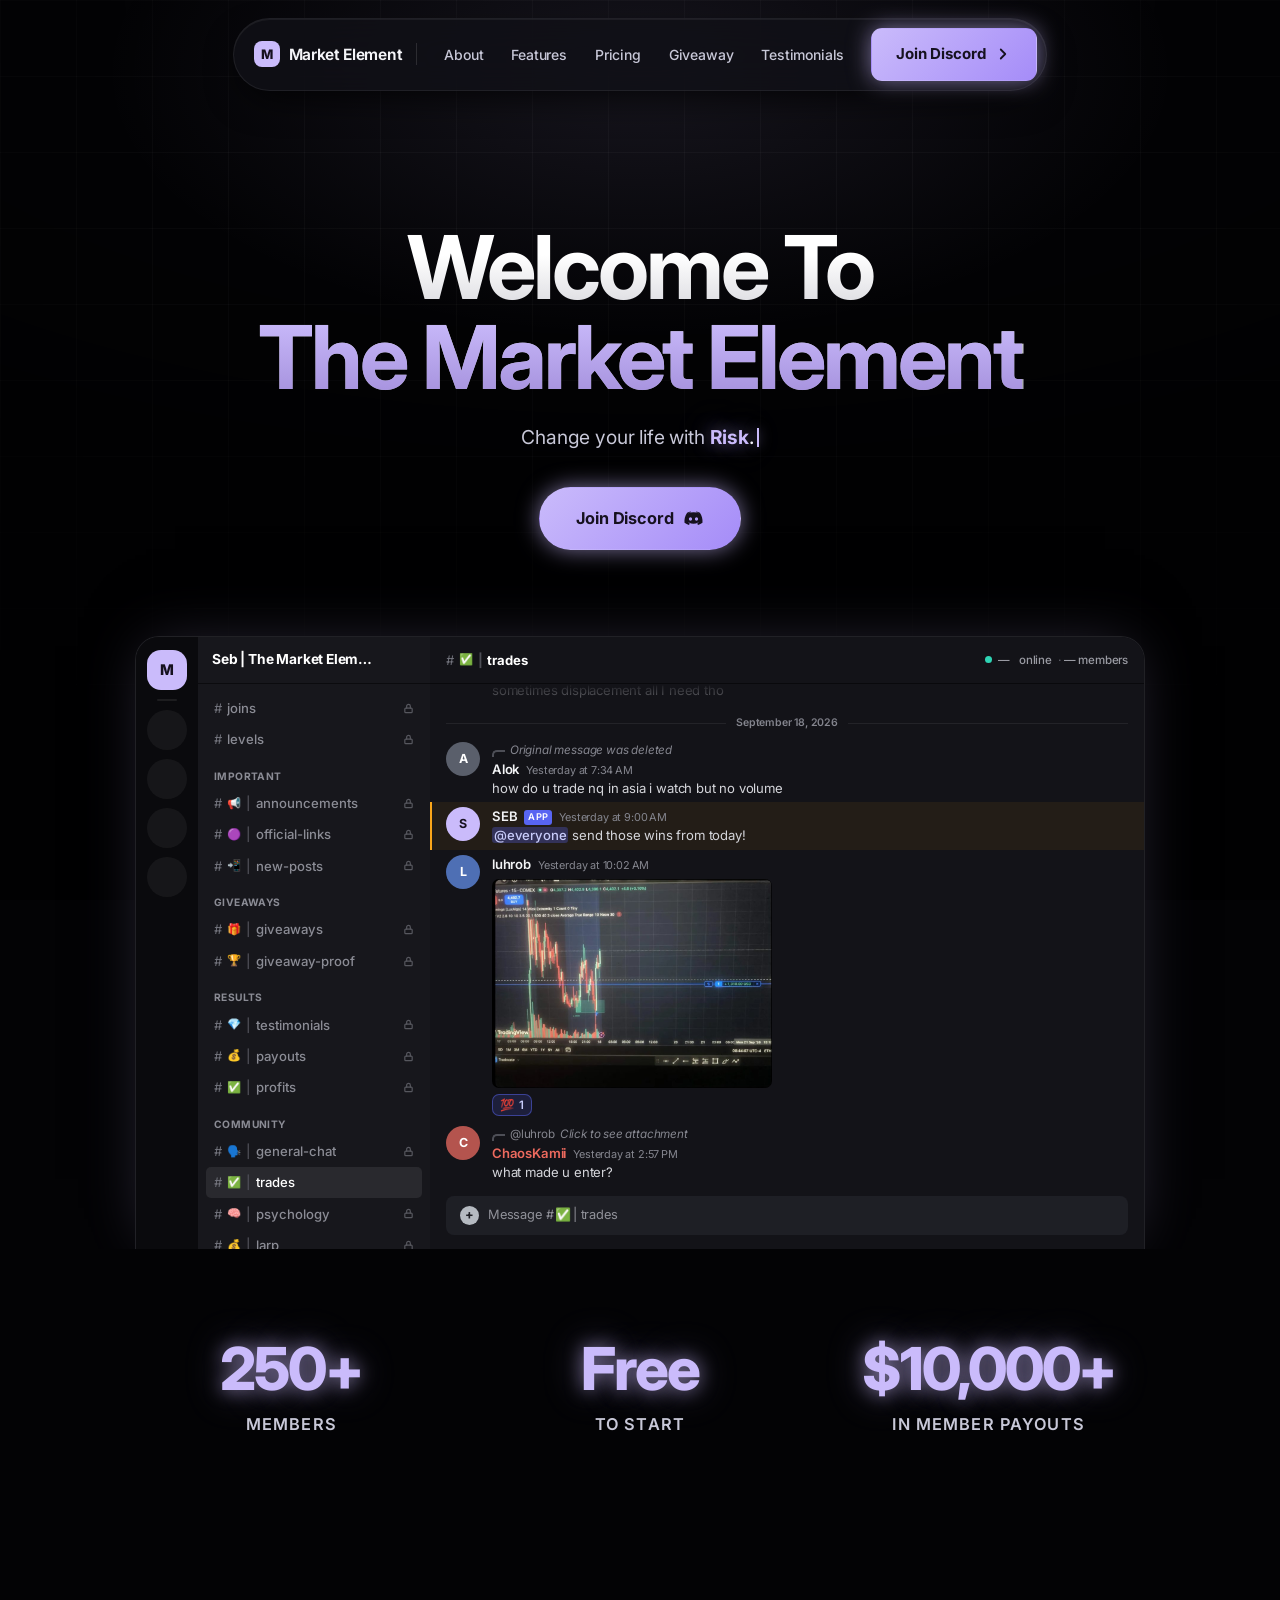
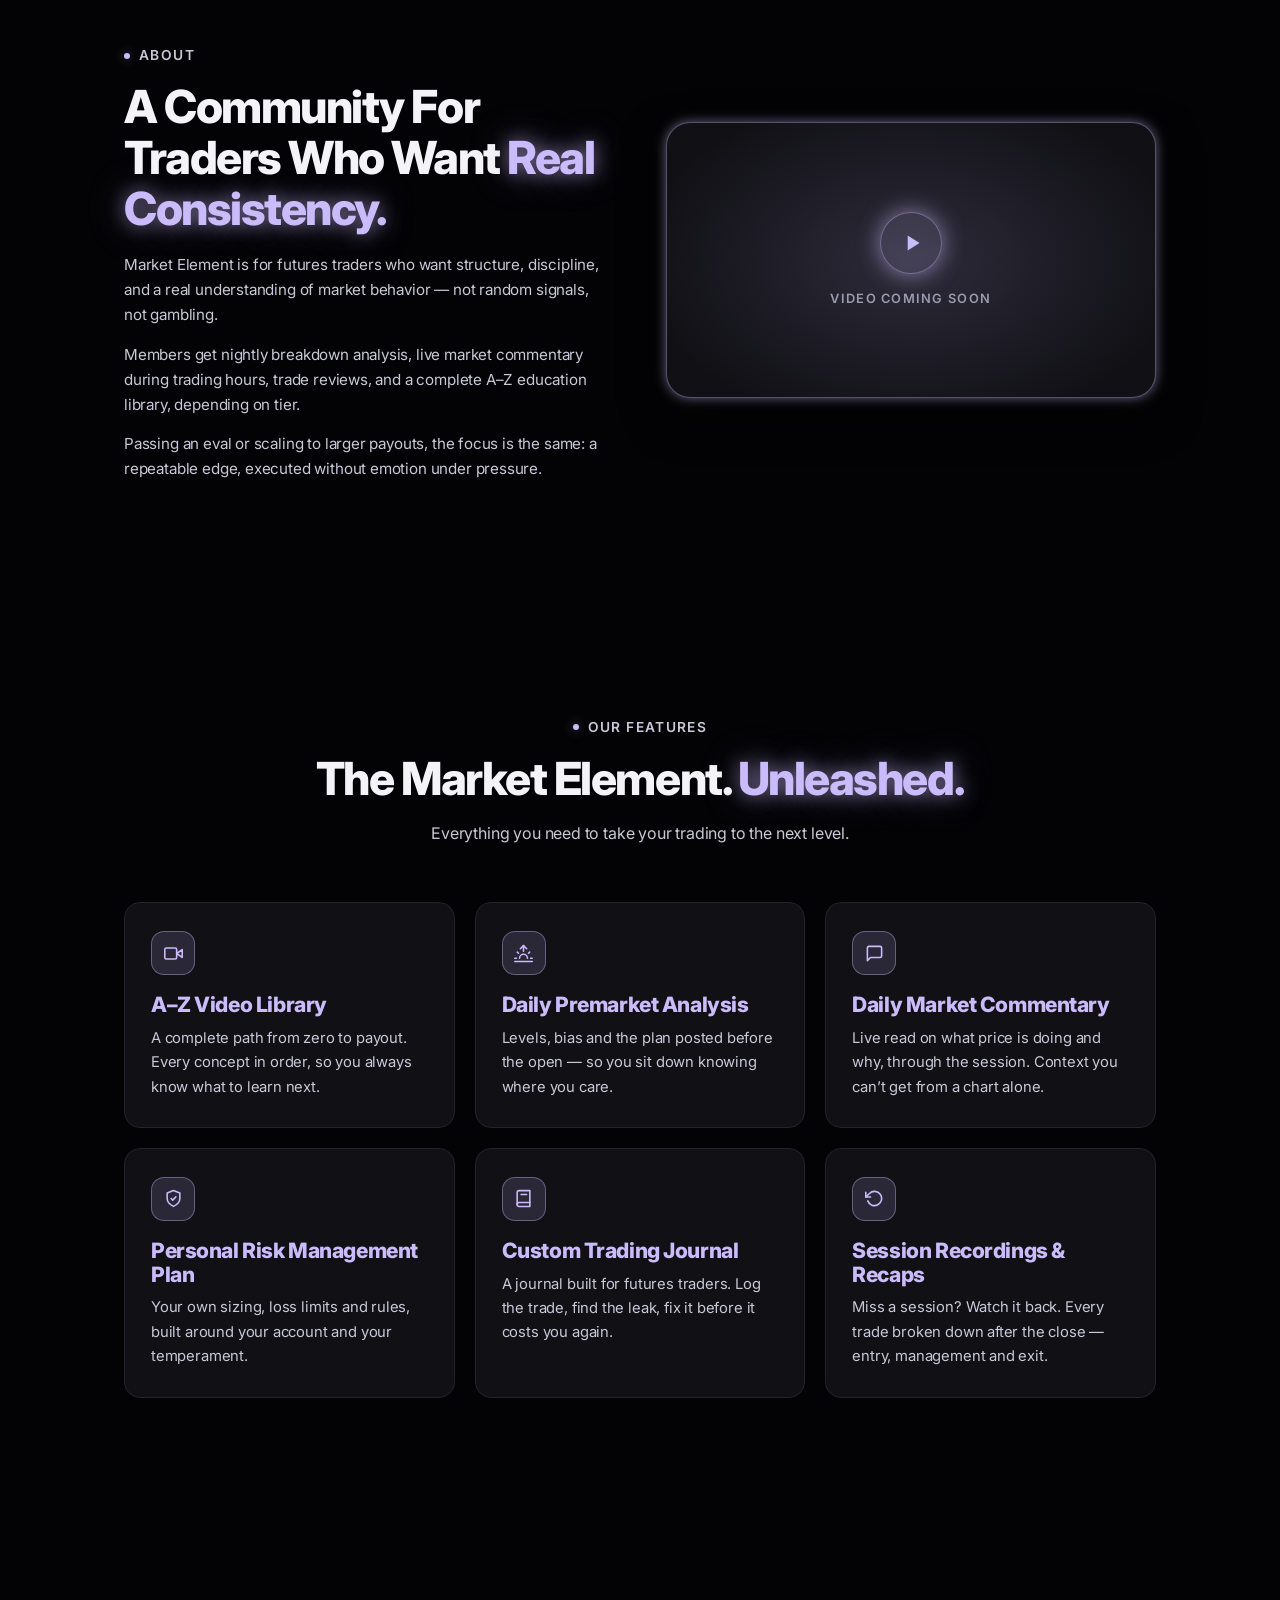
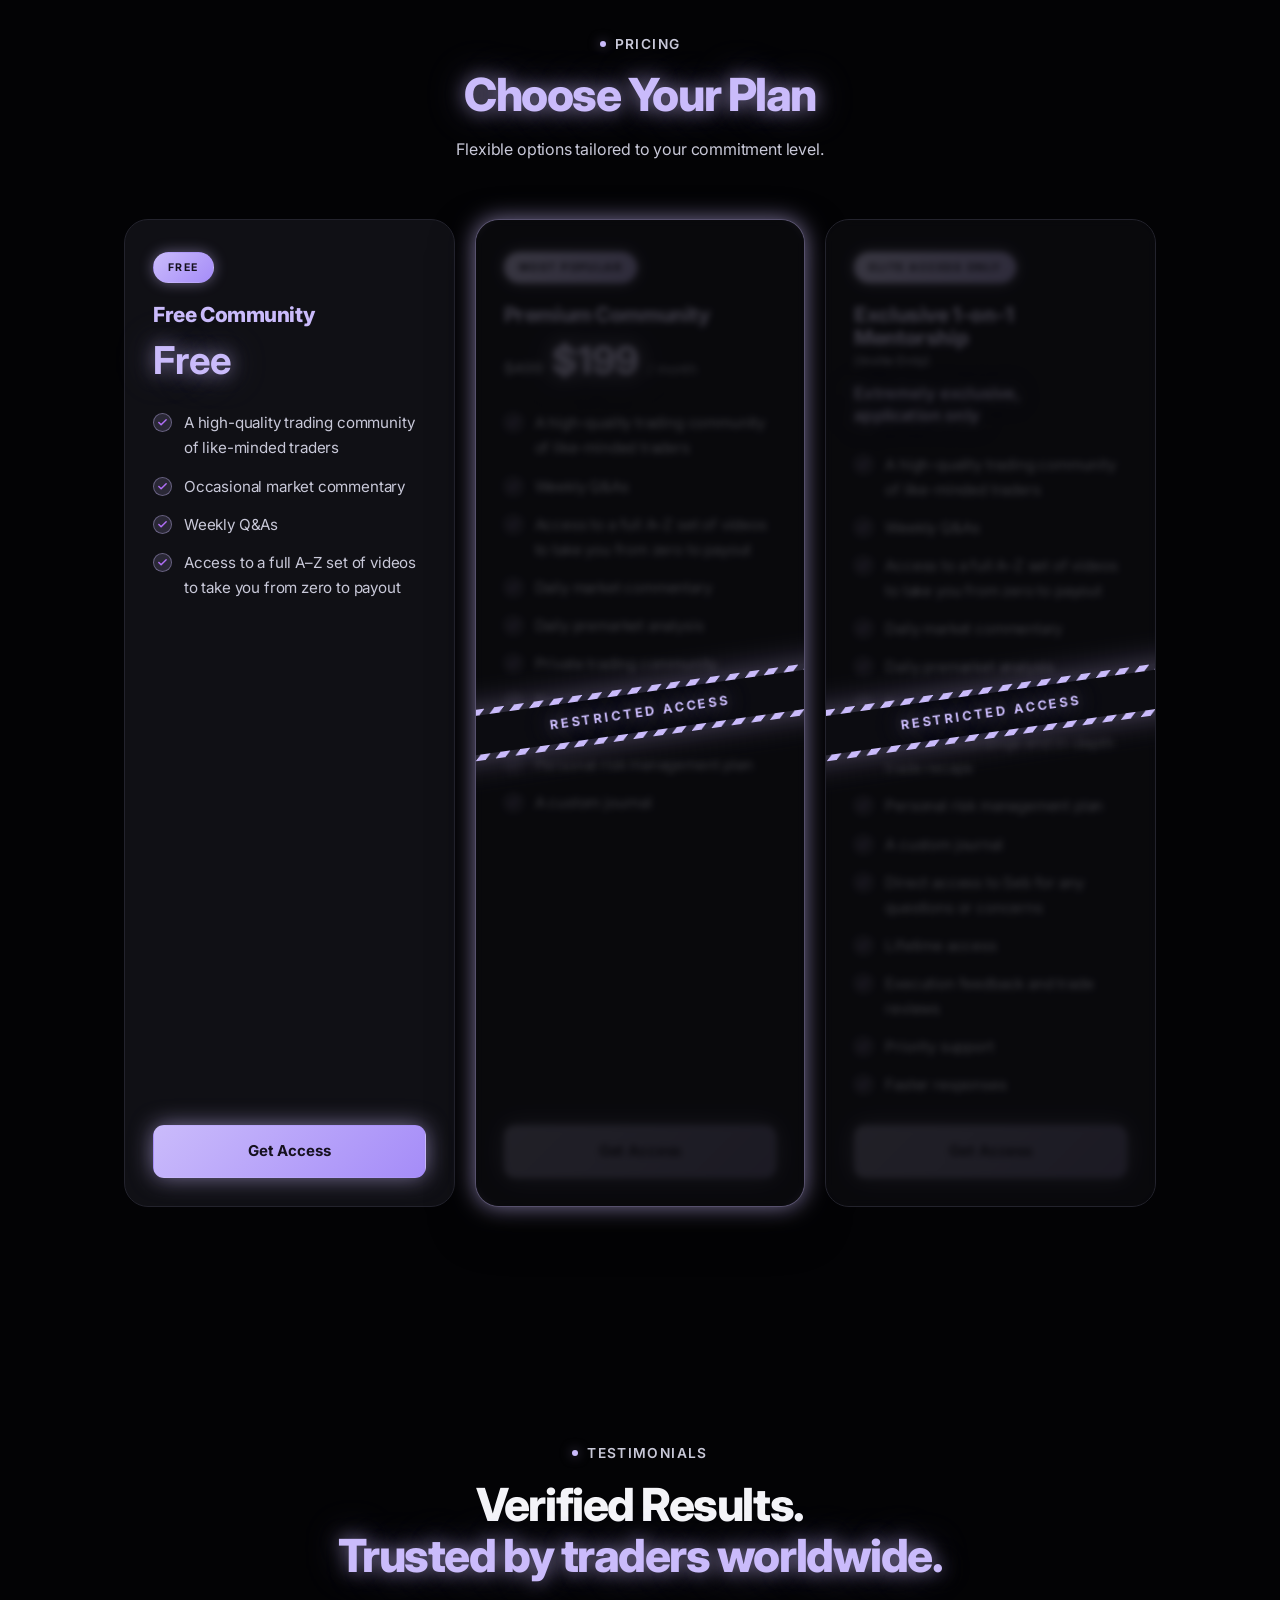
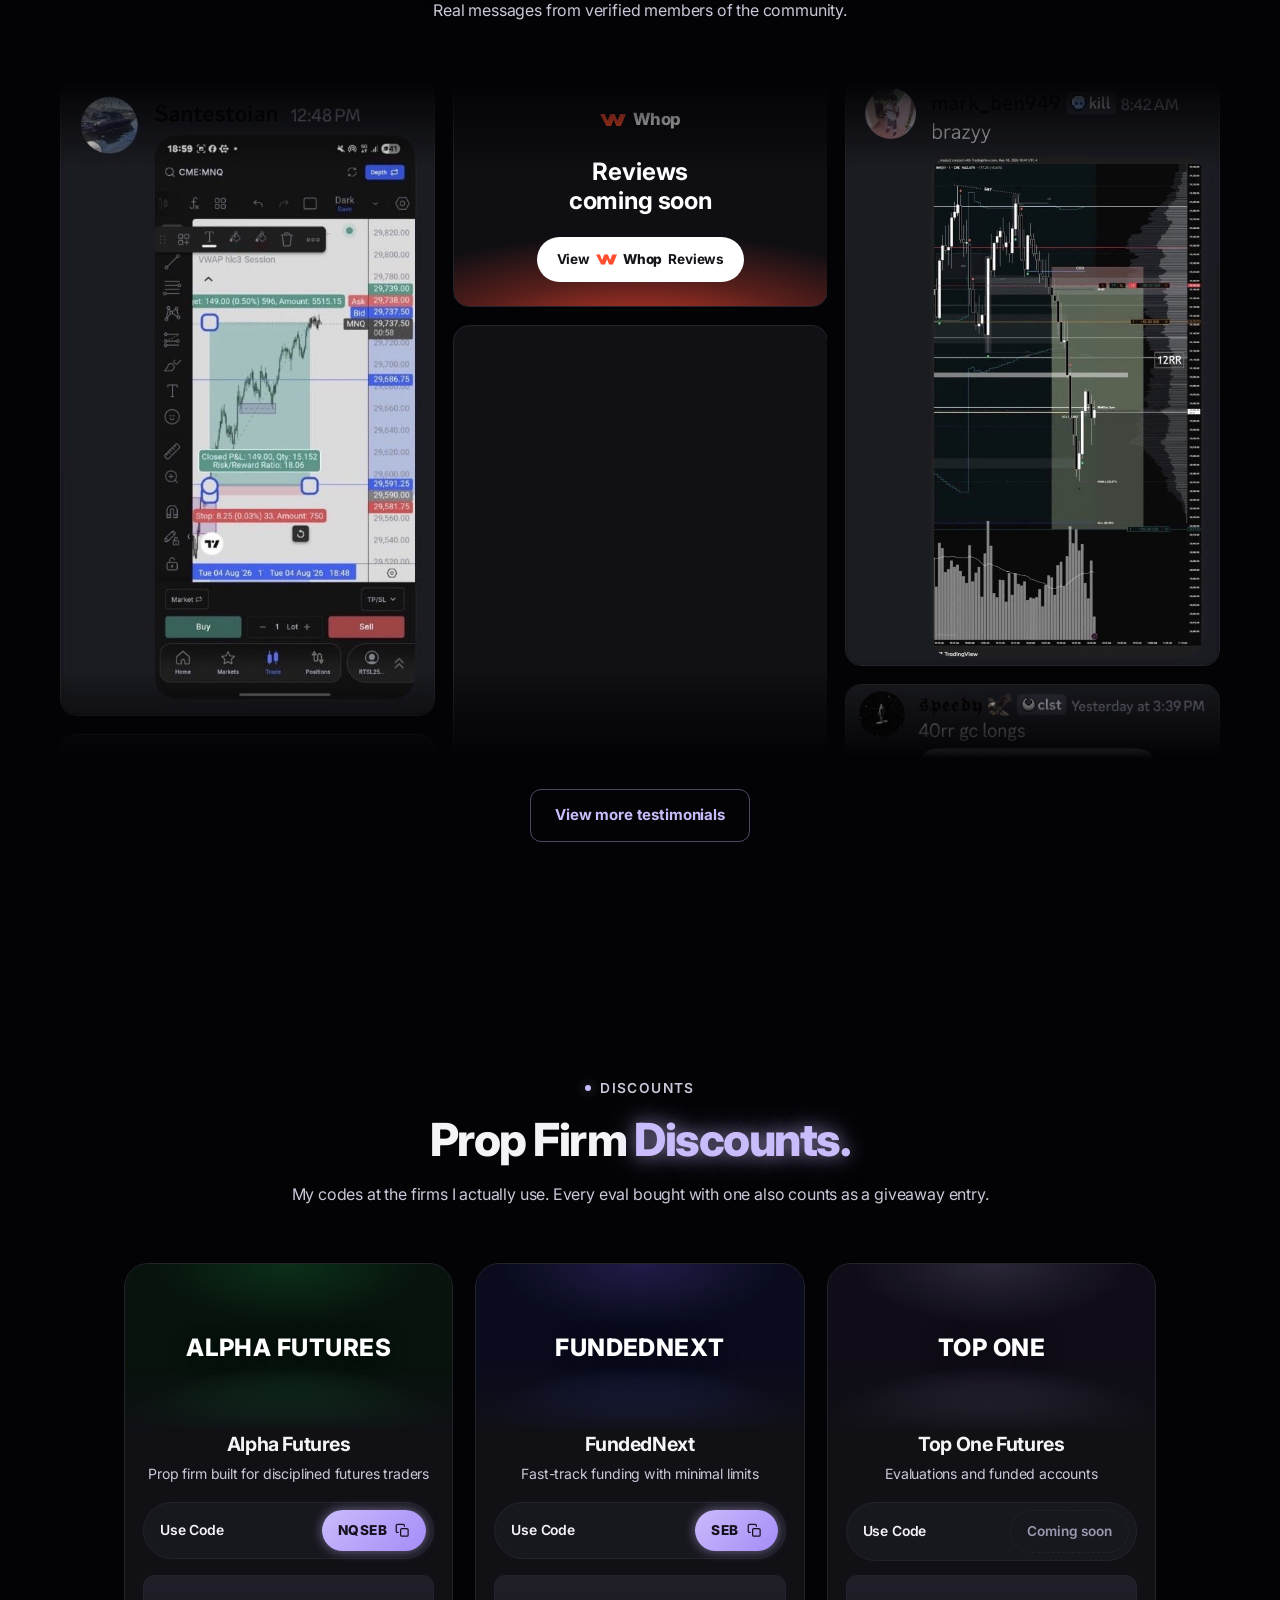
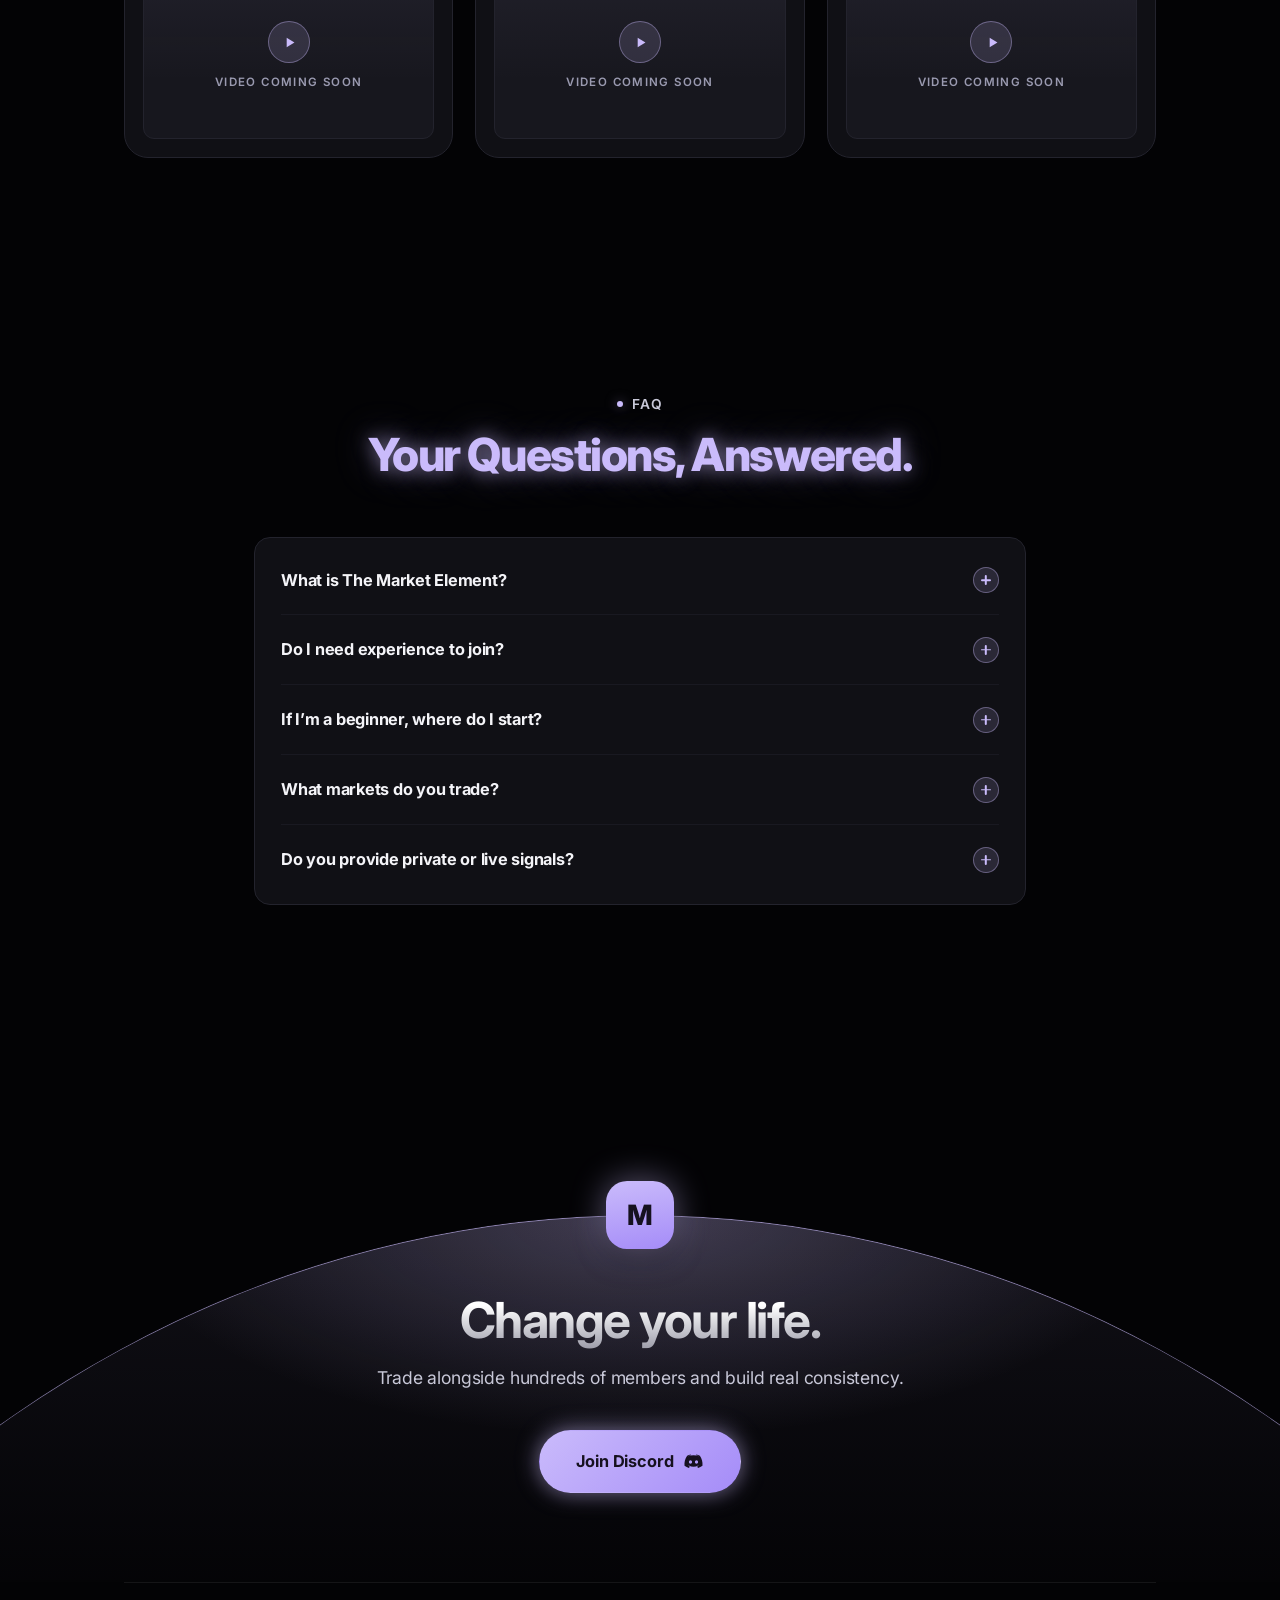
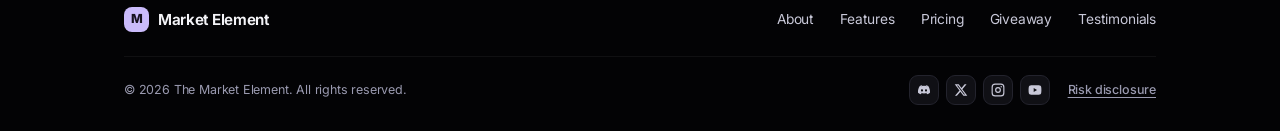
==== commit bb904d97: "Check the gate's email is an address that can receive mail Three checks, cheapest first. Syntax is n" ====
--- a/index.html
+++ b/index.html
@@ -13,7 +13,7 @@
 <link rel="preconnect" href="https://fonts.googleapis.com">
 <link rel="preconnect" href="https://fonts.gstatic.com" crossorigin>
 <link href="https://fonts.googleapis.com/css2?family=Inter:wght@400;500;600;700;800&display=swap" rel="stylesheet">
-<link rel="stylesheet" href="assets/css/style.css?v=67">
+<link rel="stylesheet" href="assets/css/style.css?v=68">
 </head>
 <body>
 
@@ -824,6 +824,6 @@
   </div>
 </footer>
 
-<script src="assets/js/main.js?v=67"></script>
+<script src="assets/js/main.js?v=68"></script>
 </body>
 </html>
--- a/assets/css/style.css
+++ b/assets/css/style.css
@@ -2607,6 +2607,20 @@
   width: 1px;
   height: 1px;
   overflow: hidden;
+}
+
+.gate__suggest {
+  margin-top: 12px;
+  font-size: 0.86rem;
+  color: var(--text-mid);
+}
+
+.gate__fix {
+  font: inherit;
+  font-weight: 700;
+  color: var(--purple-bright);
+  text-decoration: underline;
+  text-underline-offset: 2px;
 }
 
 .gate__error {
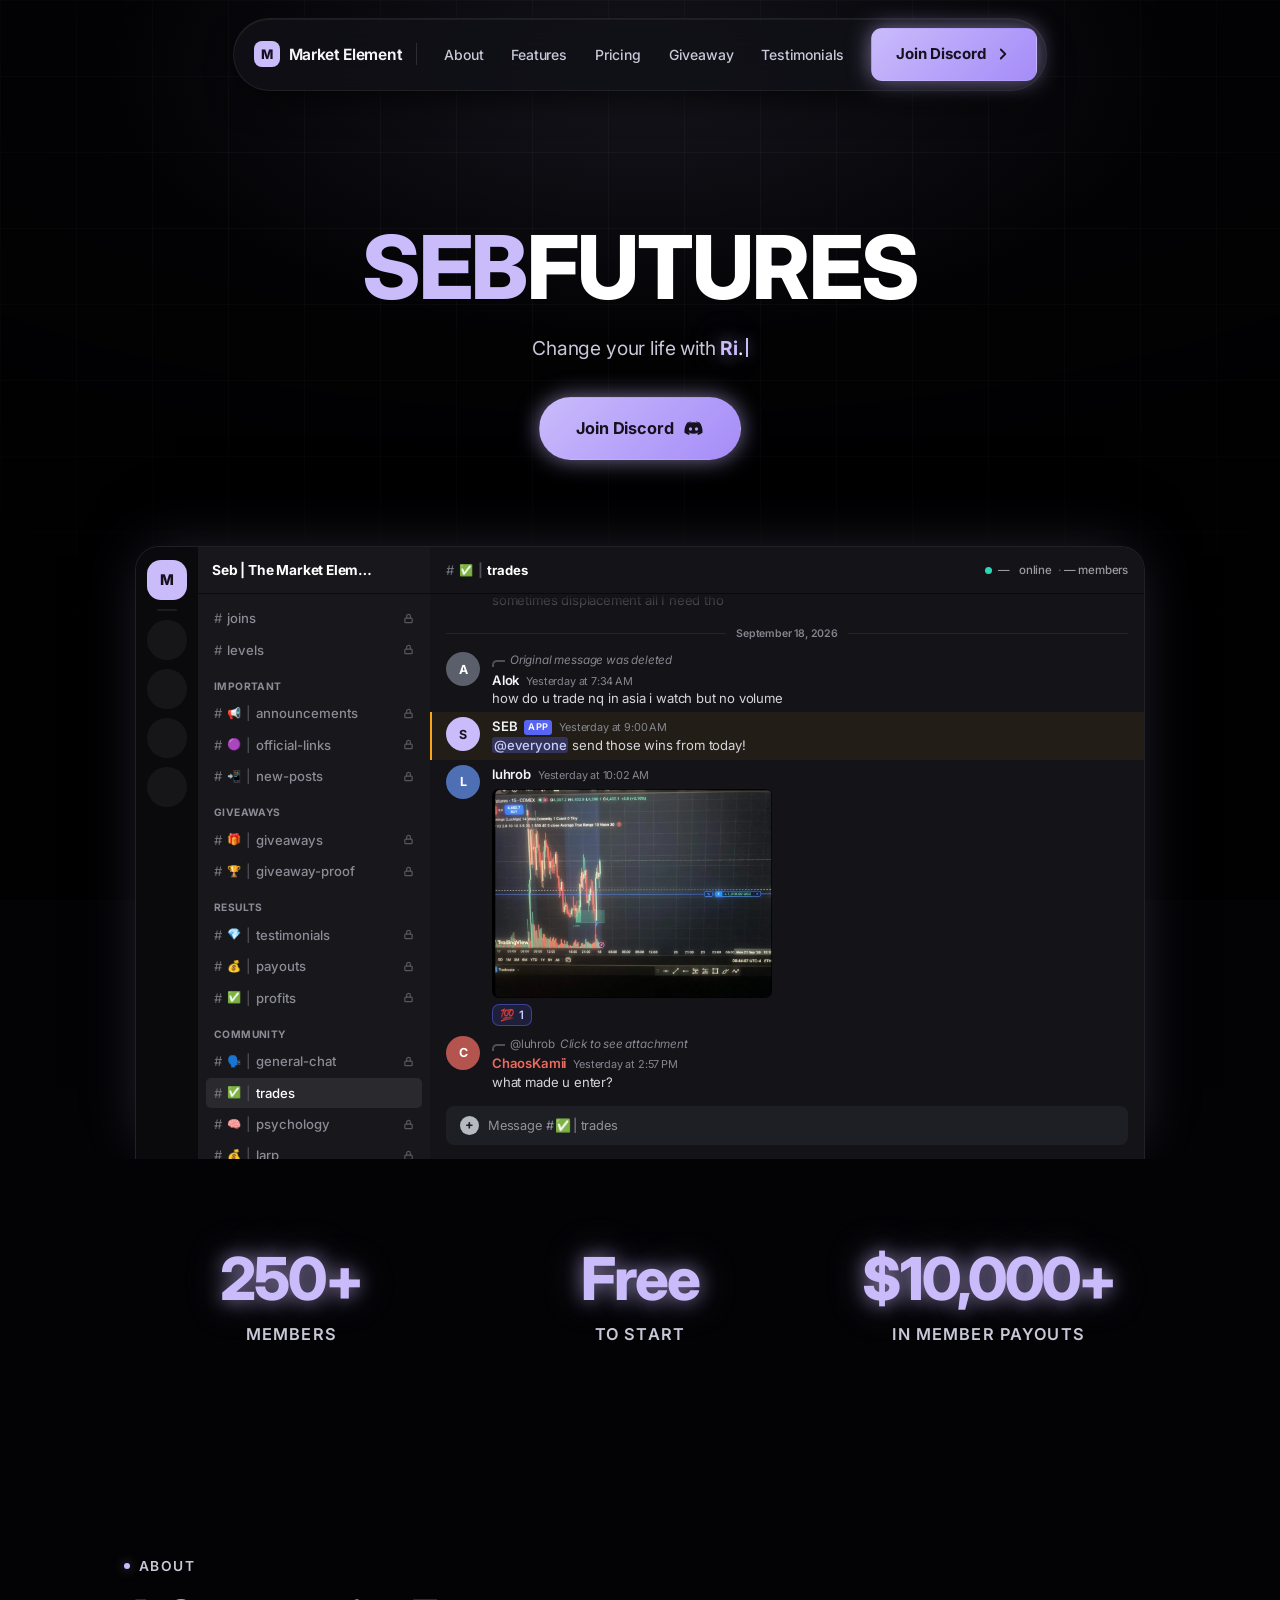
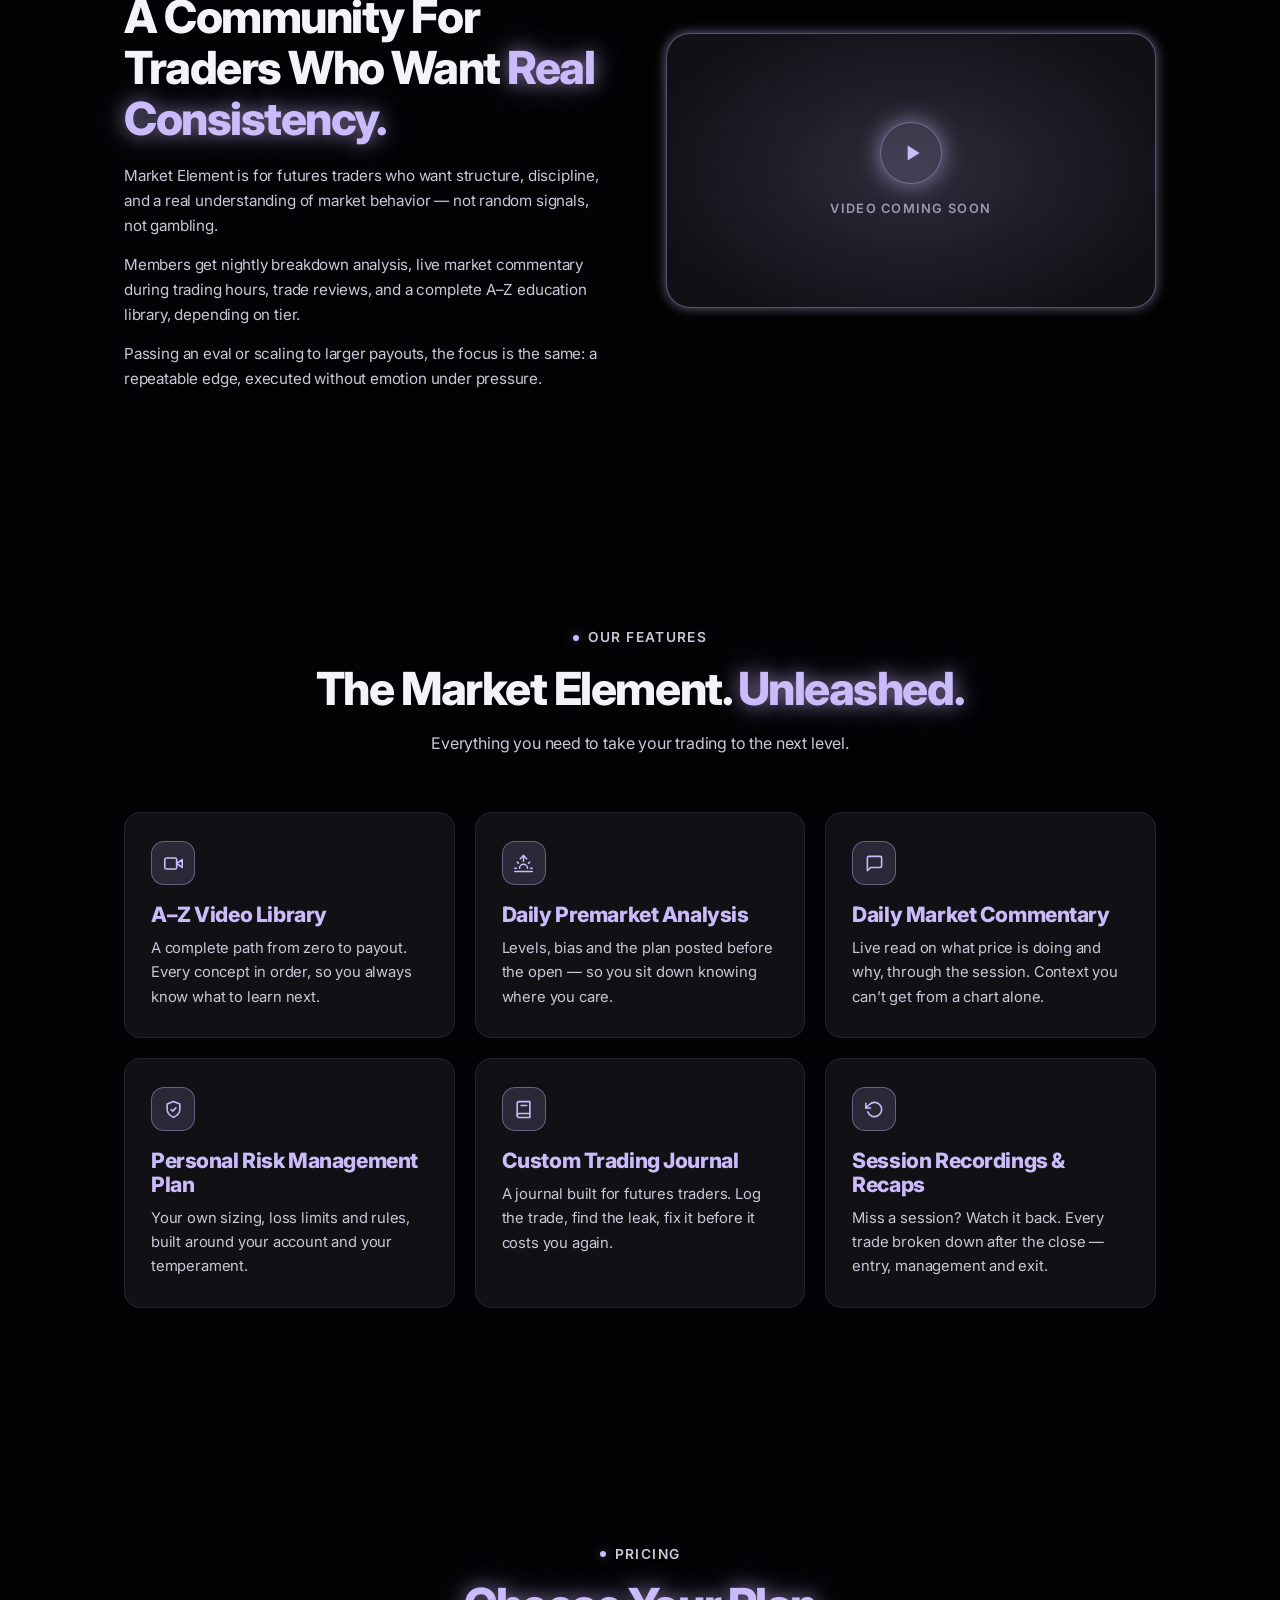
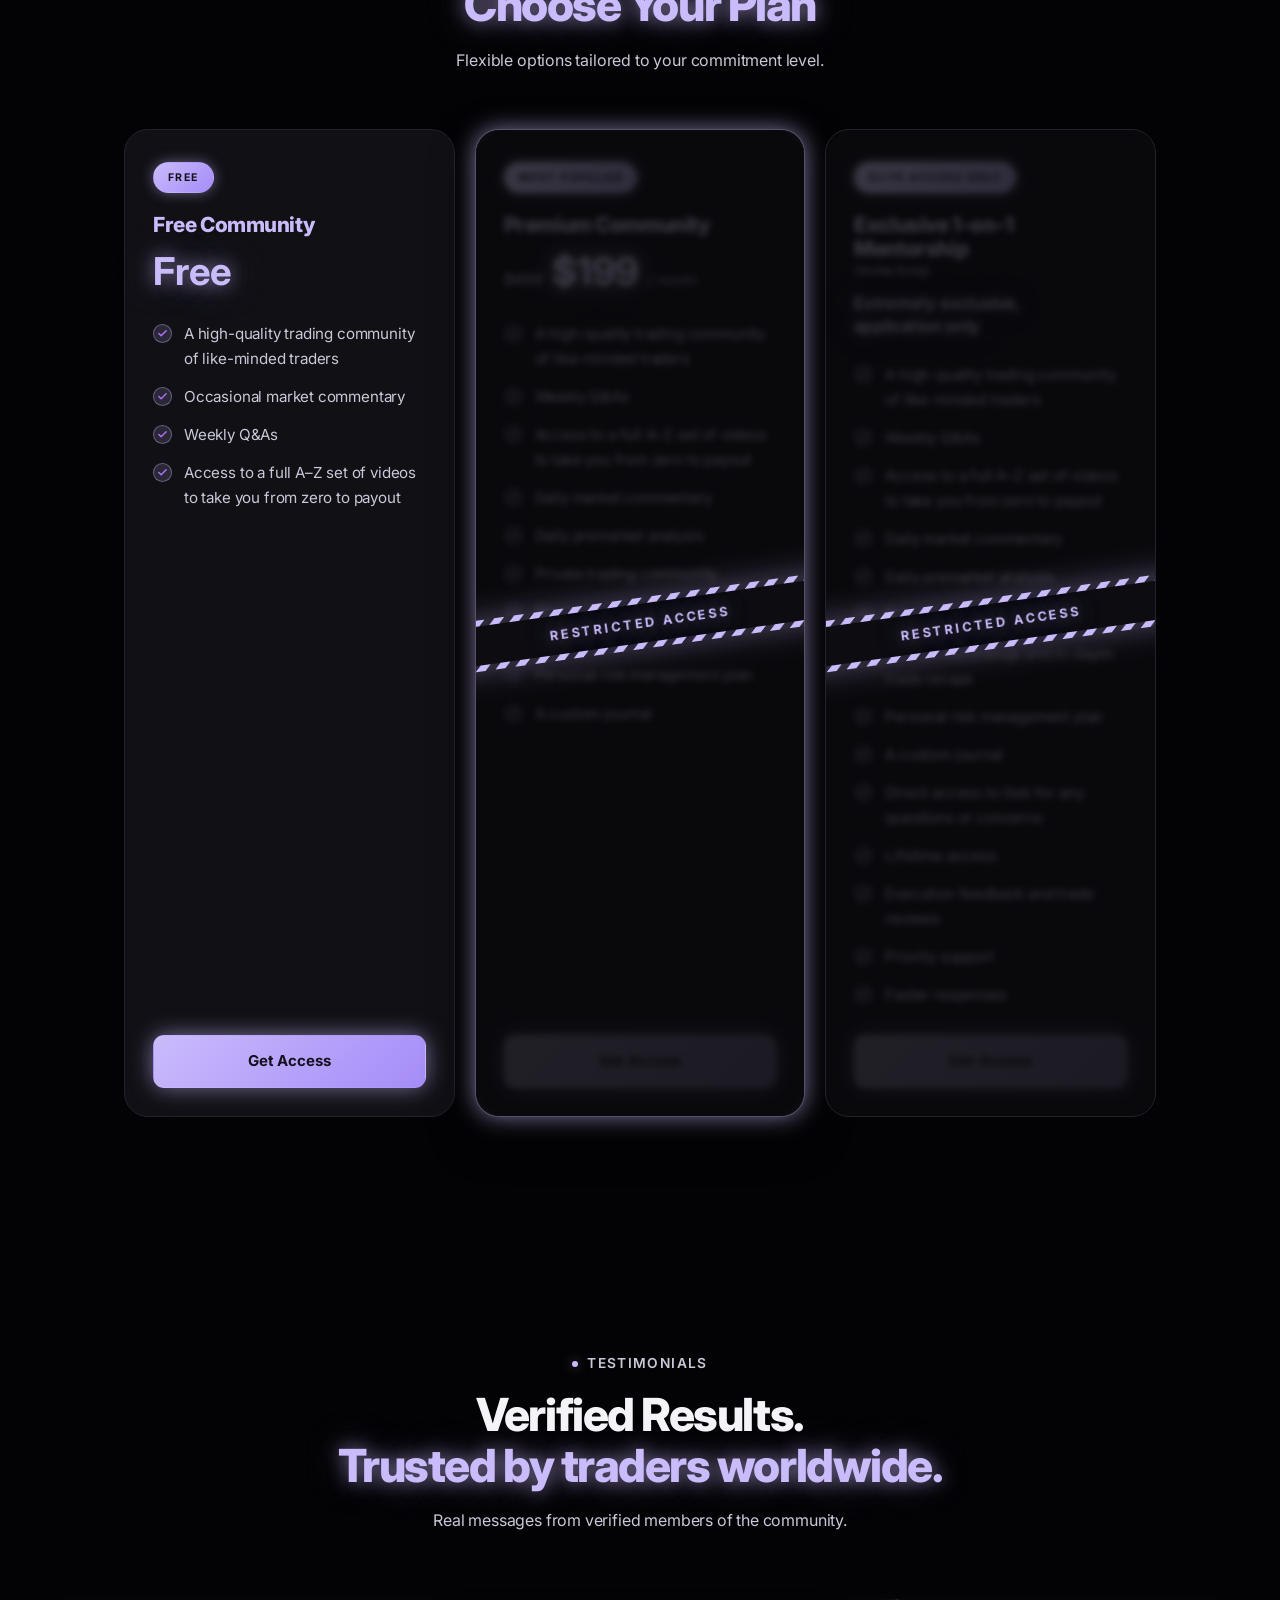
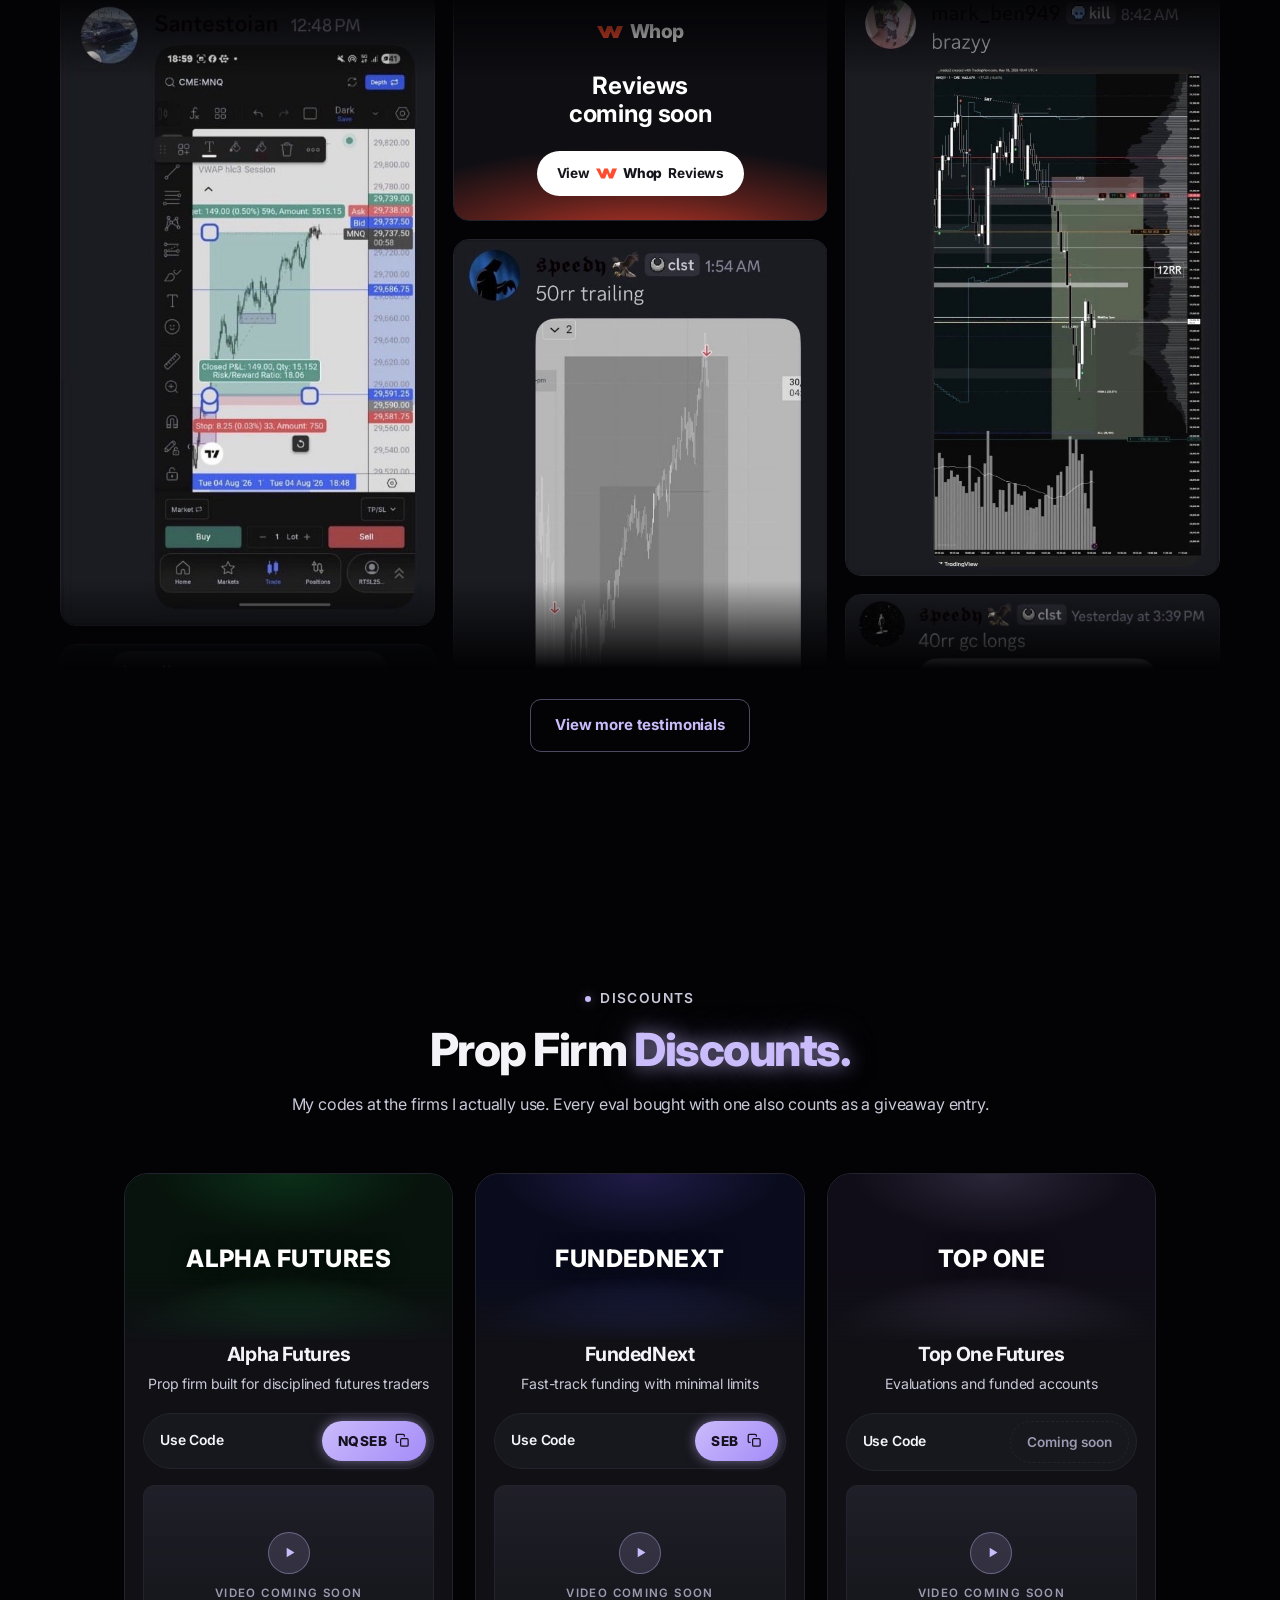
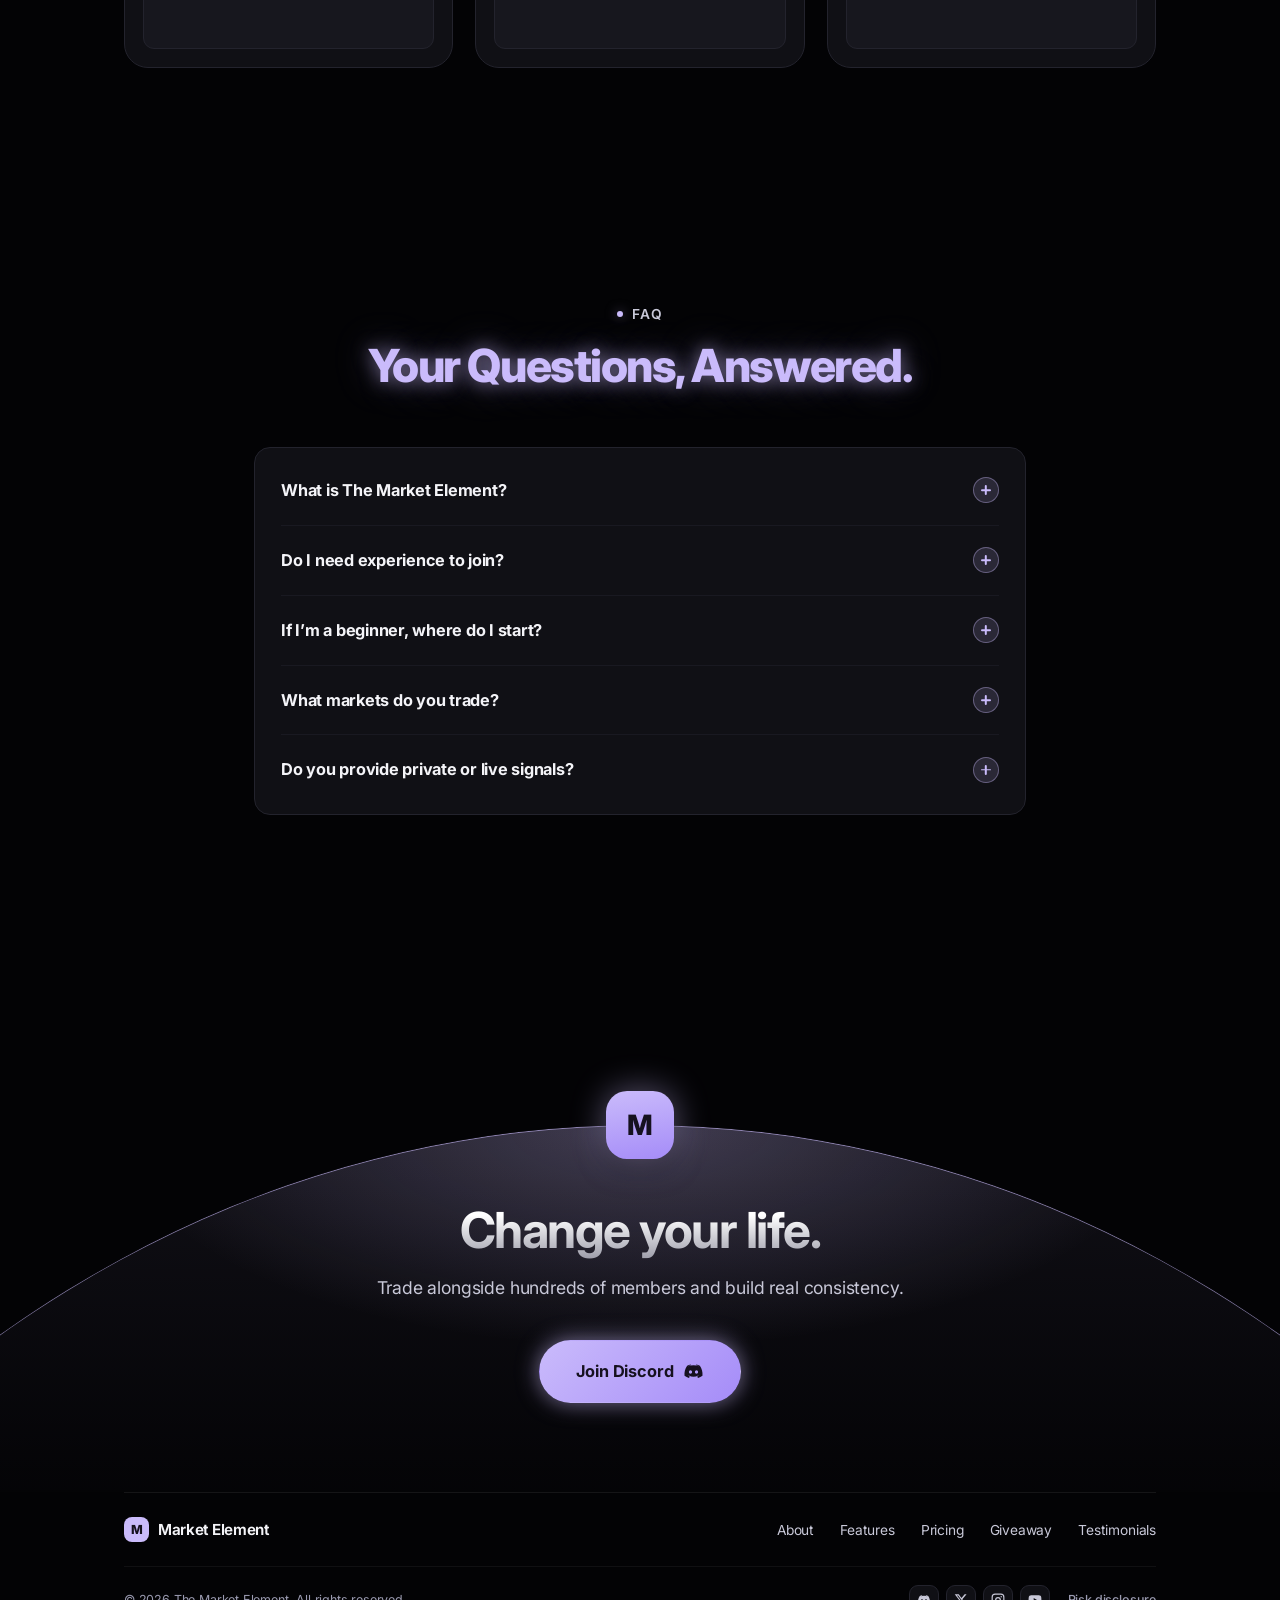
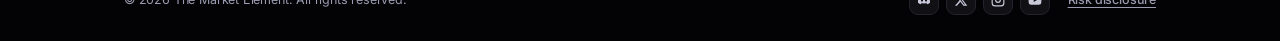
==== commit 7e3b34c0: "Replace the hero sentence with the SEBFUTURES wordmark SEB in the brand purple, FUTURES in white.  T" ====
--- a/index.html
+++ b/index.html
@@ -13,7 +13,7 @@
 <link rel="preconnect" href="https://fonts.googleapis.com">
 <link rel="preconnect" href="https://fonts.gstatic.com" crossorigin>
 <link href="https://fonts.googleapis.com/css2?family=Inter:wght@400;500;600;700;800&display=swap" rel="stylesheet">
-<link rel="stylesheet" href="assets/css/style.css?v=68">
+<link rel="stylesheet" href="assets/css/style.css?v=69">
 </head>
 <body>
 
@@ -53,7 +53,7 @@
        ====================================================================== -->
   <section class="hero">
     <div class="container">
-      <h1 class="hero__title">Welcome To <span>The Market Element</span></h1>
+      <h1 class="hero__title"><span>SEB</span>FUTURES</h1>
 
       <p class="hero__sub">
         Change your life with
@@ -824,6 +824,6 @@
   </div>
 </footer>
 
-<script src="assets/js/main.js?v=68"></script>
+<script src="assets/js/main.js?v=69"></script>
 </body>
 </html>
--- a/assets/css/style.css
+++ b/assets/css/style.css
@@ -571,31 +571,21 @@
   overflow: hidden;
 }
 
-/* Light at the top, grey at the bottom — the reference's display treatment.
-   background-clip only paints the gradient where the glyphs are. */
+/* The wordmark. Flat colour rather than the gradient the sentence used to
+   carry: a gradient reads as a treatment applied to a phrase, and this is a
+   name, so it should be one solid weight. */
 .hero__title {
   font-size: clamp(2.5rem, 7.4vw, 5.5rem);
-  font-weight: 700;
-  letter-spacing: -0.035em;
+  font-weight: 800;
+  letter-spacing: -0.02em;
   line-height: 1.02;
   margin-bottom: 20px;
-  background: linear-gradient(180deg, #ffffff 18%, #9d9daa 100%);
-  -webkit-background-clip: text;
-  background-clip: text;
-  color: transparent;
+  color: #ffffff;
   text-shadow: none;
-  text-wrap: balance;
-}
-
-/* The brand half takes the purple, and keeps its own gradient so the two
-   halves sit on the same optical weight. */
-.hero__title span {
-  background: linear-gradient(180deg, var(--purple) 12%, #9f8ad8 100%);
-  -webkit-background-clip: text;
-  background-clip: text;
-  color: transparent;
   white-space: nowrap;
 }
+
+.hero__title span { color: var(--purple); }
 
 .hero__sub {
   max-width: 44ch;
@@ -1137,11 +1127,14 @@
     #0e0e13;
 }
 
+/* 1.2rem, not 1.05rem: white on Whop's red is 4.04:1, which clears AA for
+   large text but not for small, and bold text only counts as large from
+   18.66px. At 1.05rem this sat 1.9px under that line. */
 .whop__brand {
   display: inline-flex;
   align-items: center;
   gap: 7px;
-  font-size: 1.05rem;
+  font-size: 1.2rem;
   font-weight: 800;
   letter-spacing: -0.02em;
   color: #fff;
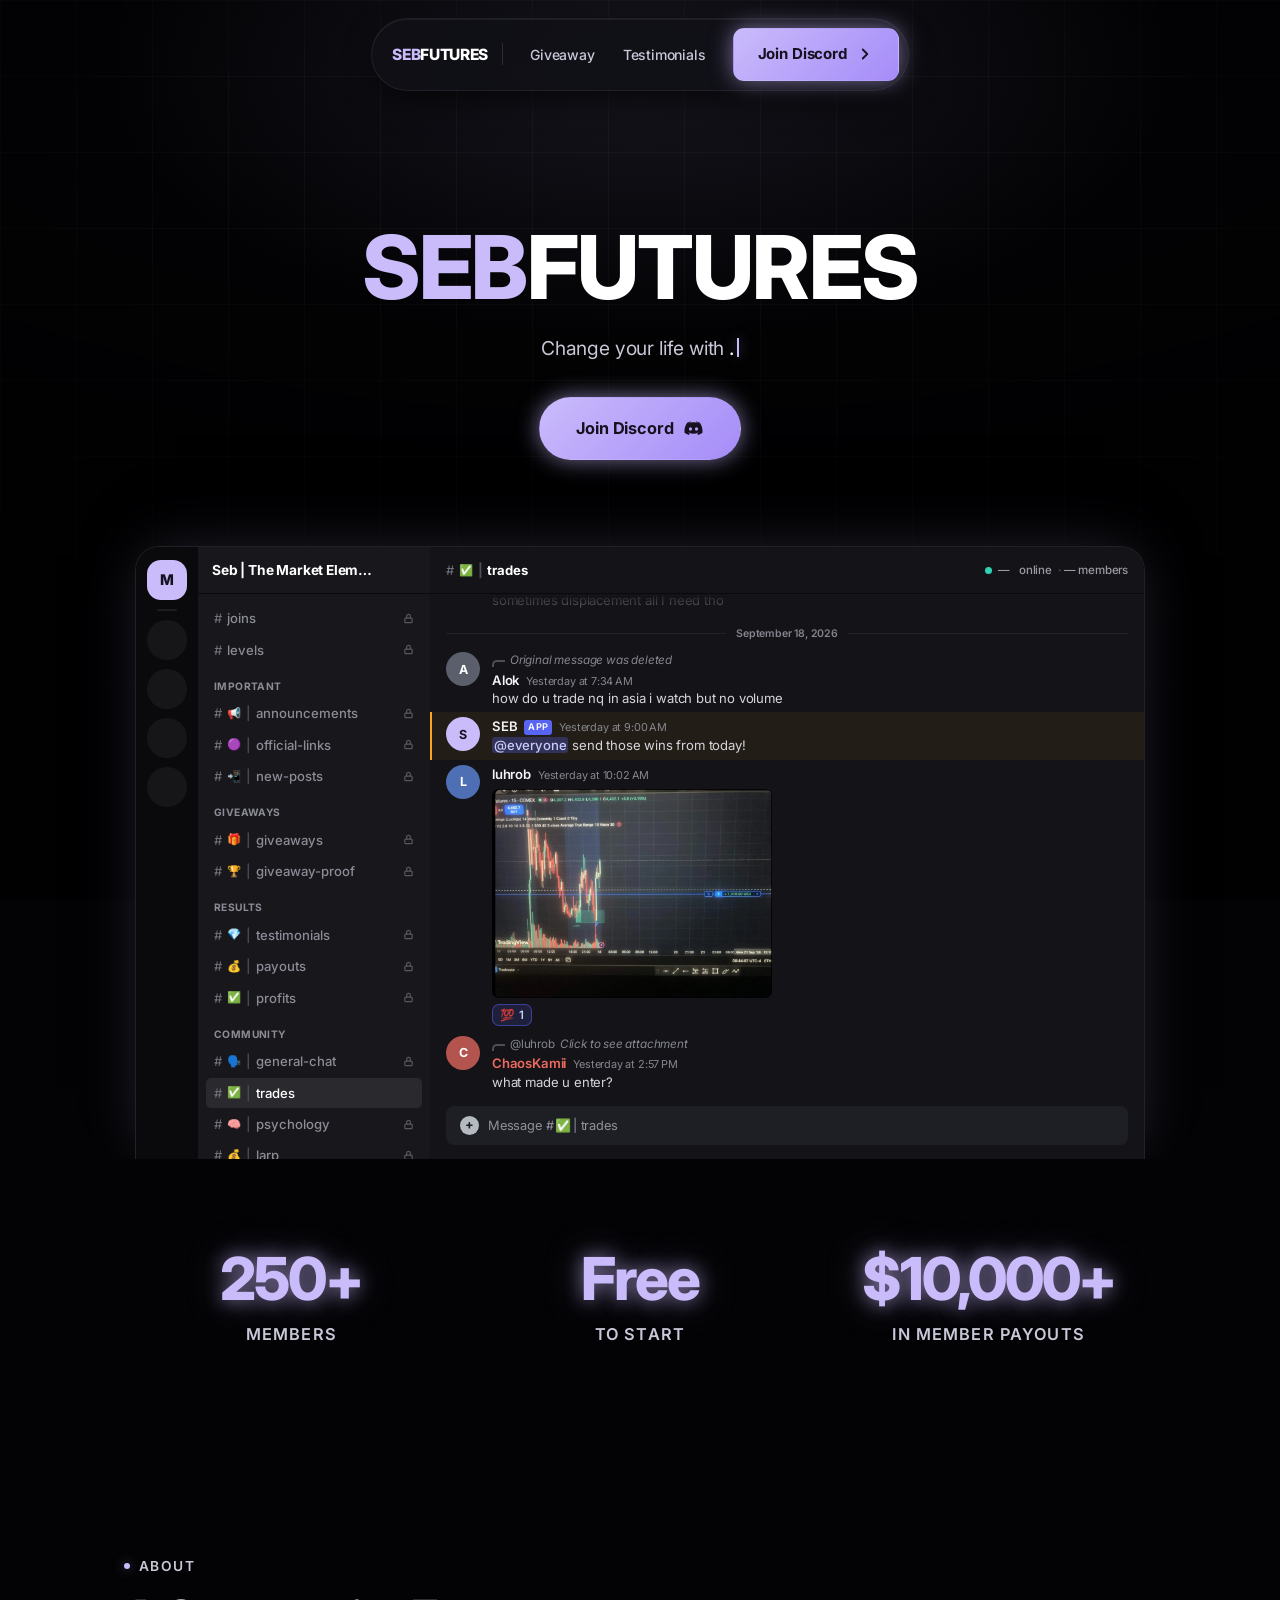
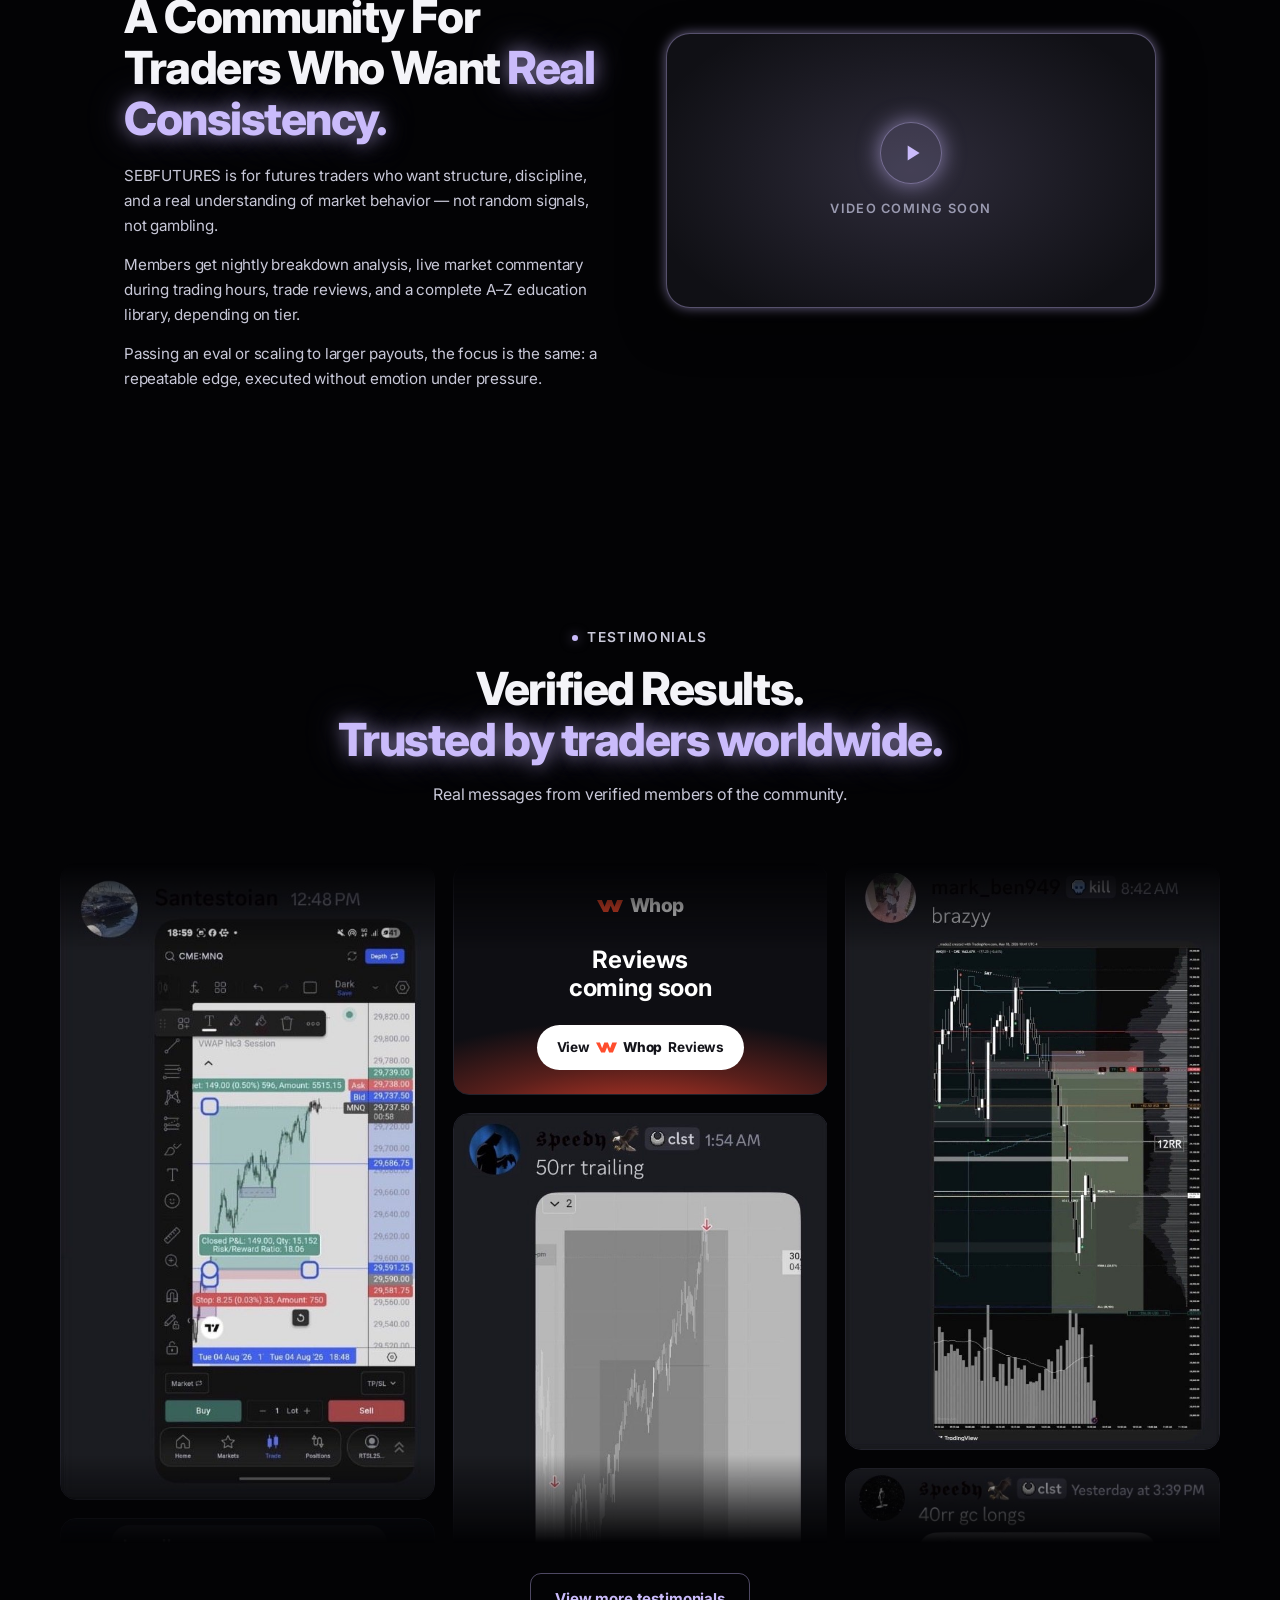
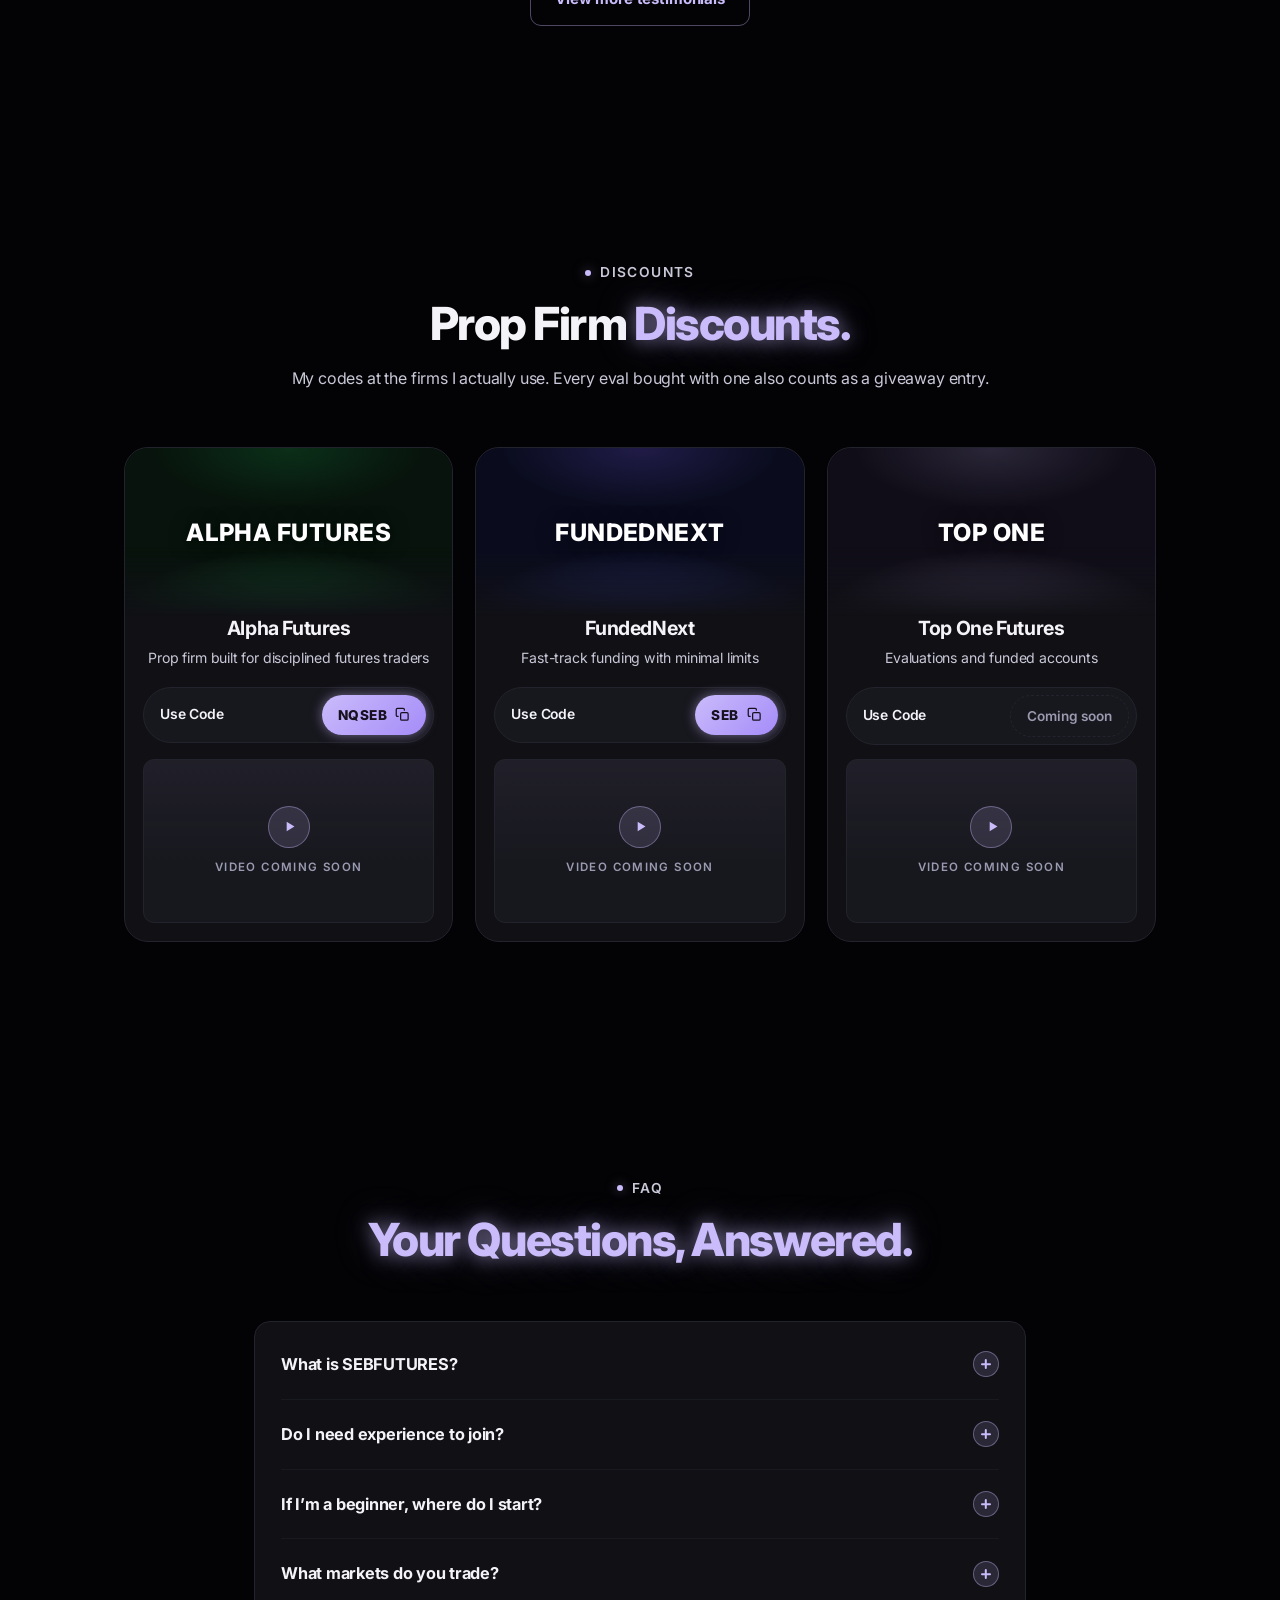
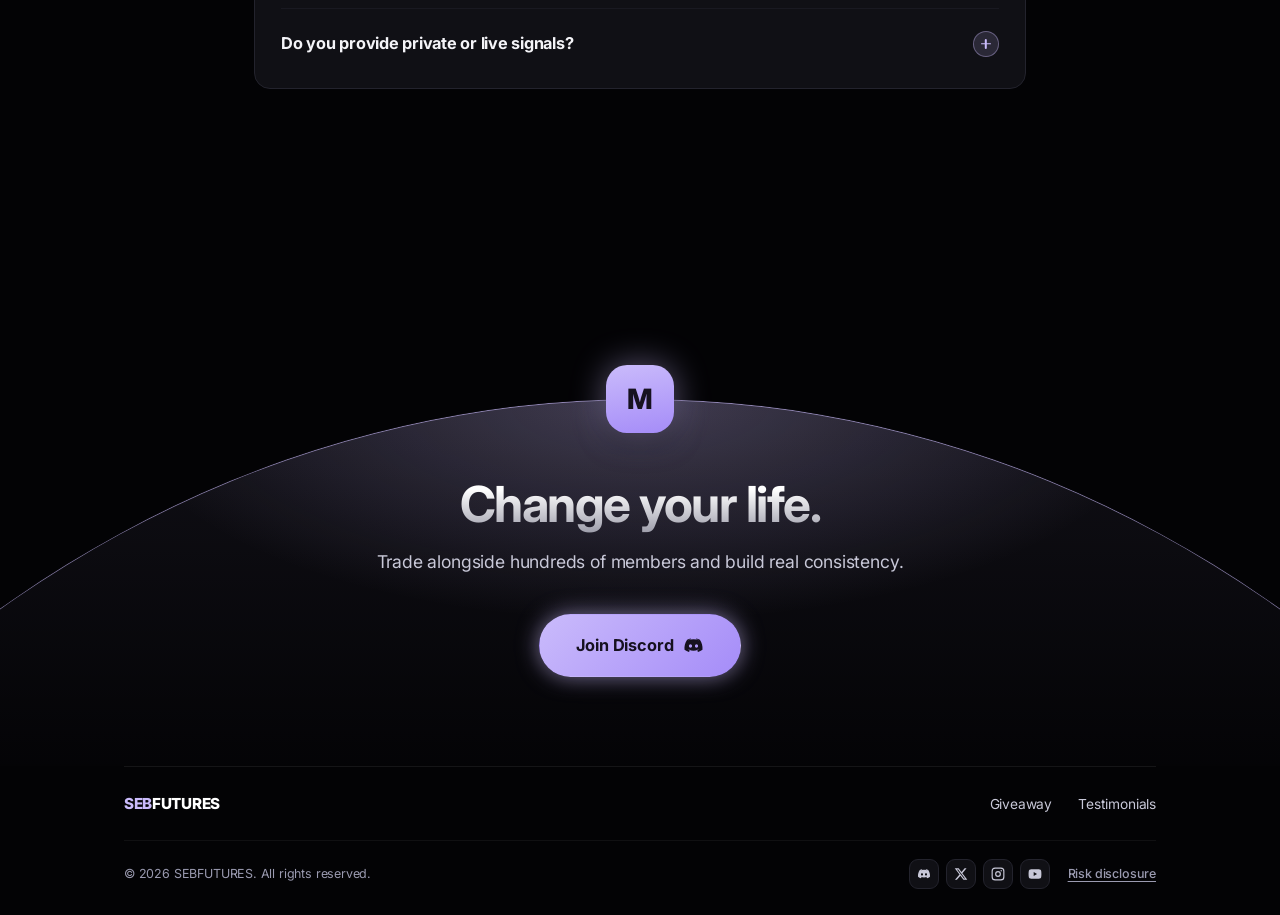
==== commit e9c5f226: "Simplify: drop features and pricing, rebrand to SEBFUTURES The Features and Pricing sections come ou" ====
--- a/index.html
+++ b/index.html
@@ -3,7 +3,7 @@
 <head>
 <meta charset="UTF-8">
 <meta name="viewport" content="width=device-width, initial-scale=1">
-<title>The Market Element — Learn to trade with structure and community</title>
+<title>SEBFUTURES — Learn to trade with structure and community</title>
 <meta name="description" content="The journey to becoming profitable is not easy — without structure and community it becomes 10x harder. Join the free Discord for a structured path to profitability.">
 
 <link rel="icon" href="/favicon.ico" sizes="any">
@@ -13,7 +13,7 @@
 <link rel="preconnect" href="https://fonts.googleapis.com">
 <link rel="preconnect" href="https://fonts.gstatic.com" crossorigin>
 <link href="https://fonts.googleapis.com/css2?family=Inter:wght@400;500;600;700;800&display=swap" rel="stylesheet">
-<link rel="stylesheet" href="assets/css/style.css?v=69">
+<link rel="stylesheet" href="assets/css/style.css?v=70">
 </head>
 <body>
 
@@ -24,16 +24,12 @@
 <header class="nav" id="nav">
   <div class="nav__bubble">
     <a class="brand" href="index.html">
-      <span class="brand__mark" aria-hidden="true">M</span>
-      <span class="brand__text">Market Element</span>
+      <span class="brand__text"><span>SEB</span>FUTURES</span>
     </a>
 
     <span class="nav__rule" aria-hidden="true"></span>
 
     <nav class="nav__links" id="navLinks" aria-label="Main">
-      <a href="index.html#about">About</a>
-      <a href="index.html#features">Features</a>
-      <a href="index.html#pricing">Pricing</a>
       <a href="giveaways.html">Giveaway</a>
       <a href="testimonials.html">Testimonials</a>
     </nav>
@@ -349,7 +345,7 @@
         <div class="about__copy reveal">
           <span class="eyebrow">About</span>
           <h2 class="h2--split">A Community For Traders Who Want <em>Real Consistency.</em></h2>
-          <p>Market Element is for futures traders who want structure, discipline, and a real understanding of market behavior &mdash; not random signals, not gambling.</p>
+          <p>SEBFUTURES is for futures traders who want structure, discipline, and a real understanding of market behavior &mdash; not random signals, not gambling.</p>
           <p>Members get nightly breakdown analysis, live market commentary during trading hours, trade reviews, and a complete A&ndash;Z education library, depending on tier.</p>
           <p>Passing an eval or scaling to larger payouts, the focus is the same: a repeatable edge, executed without emotion under pressure.</p>
         </div>
@@ -370,138 +366,6 @@
             <p class="vidbox__label">Video coming soon</p>
           </div>
         </div>
-      </div>
-    </div>
-  </section>
-
-  <!-- ======================================================================
-       FEATURES — six cards, each mirroring a headline item from the
-       pricing tiers below. Keep the two in sync when a tier changes.
-       ====================================================================== -->
-  <section class="section section--alt" id="features">
-    <div class="container">
-      <div class="section__head section__head--center reveal">
-        <span class="eyebrow">Our Features</span>
-        <h2 class="h2--split">The Market Element. <em>Unleashed.</em></h2>
-        <p>Everything you need to take your trading to the next level.</p>
-      </div>
-      <div class="card-grid">
-        <article class="card reveal">
-          <div class="card__icon"><svg viewBox="0 0 24 24" fill="none" stroke="currentColor" stroke-width="2" stroke-linecap="round" stroke-linejoin="round"><path d="M23 7l-7 5 7 5V7z"/><rect x="1" y="5" width="15" height="14" rx="2"/></svg></div>
-          <h3>A–Z Video Library</h3>
-          <p>A complete path from zero to payout. Every concept in order, so you always know what to learn next.</p>
-        </article>
-        <article class="card reveal">
-          <div class="card__icon"><svg viewBox="0 0 24 24" fill="none" stroke="currentColor" stroke-width="2" stroke-linecap="round" stroke-linejoin="round"><path d="M17 18a5 5 0 0 0-10 0"/><path d="M12 2v7"/><path d="m8 6 4-4 4 4"/><path d="M4.22 10.22l1.42 1.42M1 18h2M21 18h2M18.36 11.64l1.42-1.42"/><path d="M23 22H1"/></svg></div>
-          <h3>Daily Premarket Analysis</h3>
-          <p>Levels, bias and the plan posted before the open — so you sit down knowing where you care.</p>
-        </article>
-        <article class="card reveal">
-          <div class="card__icon"><svg viewBox="0 0 24 24" fill="none" stroke="currentColor" stroke-width="2" stroke-linecap="round" stroke-linejoin="round"><path d="M21 15a2 2 0 0 1-2 2H7l-4 4V5a2 2 0 0 1 2-2h14a2 2 0 0 1 2 2z"/></svg></div>
-          <h3>Daily Market Commentary</h3>
-          <p>Live read on what price is doing and why, through the session. Context you can’t get from a chart alone.</p>
-        </article>
-        <article class="card reveal">
-          <div class="card__icon"><svg viewBox="0 0 24 24" fill="none" stroke="currentColor" stroke-width="2" stroke-linecap="round" stroke-linejoin="round"><path d="M12 22s8-4 8-10V5l-8-3-8 3v7c0 6 8 10 8 10z"/><path d="m9 12 2 2 4-4"/></svg></div>
-          <h3>Personal Risk Management Plan</h3>
-          <p>Your own sizing, loss limits and rules, built around your account and your temperament.</p>
-        </article>
-        <article class="card reveal">
-          <div class="card__icon"><svg viewBox="0 0 24 24" fill="none" stroke="currentColor" stroke-width="2" stroke-linecap="round" stroke-linejoin="round"><path d="M4 19.5A2.5 2.5 0 0 1 6.5 17H20"/><path d="M6.5 2H20v20H6.5A2.5 2.5 0 0 1 4 19.5v-15A2.5 2.5 0 0 1 6.5 2z"/><path d="M9 7h7"/></svg></div>
-          <h3>Custom Trading Journal</h3>
-          <p>A journal built for futures traders. Log the trade, find the leak, fix it before it costs you again.</p>
-        </article>
-        <article class="card reveal">
-          <div class="card__icon"><svg viewBox="0 0 24 24" fill="none" stroke="currentColor" stroke-width="2" stroke-linecap="round" stroke-linejoin="round"><path d="M1 4v6h6"/><path d="M3.51 15a9 9 0 1 0 2.13-9.36L1 10"/></svg></div>
-          <h3>Session Recordings &amp; Recaps</h3>
-          <p>Miss a session? Watch it back. Every trade broken down after the close — entry, management and exit.</p>
-        </article>
-      </div>
-    </div>
-  </section>
-
-  <!-- ======================================================================
-       PRICING — replaces the old About block. Three tiers; the middle one
-       is the featured card and its badge pulses.
-       ====================================================================== -->
-  <section class="section" id="pricing">
-    <div class="container">
-      <div class="section__head section__head--center reveal">
-        <span class="eyebrow">Pricing</span>
-        <h2>Choose Your Plan</h2>
-        <p>Flexible options tailored to your commitment level.</p>
-      </div>
-
-      <div class="tiers">
-
-        <article class="tier reveal">
-          <span class="tier__badge">Free</span>
-          <h3 class="tier__name">Free Community</h3>
-          <div class="tier__price"><span class="tier__amount">Free</span></div>
-          <ul class="check-list tier__list">
-            <li>A high-quality trading community of like-minded traders</li>
-            <li>Occasional market commentary</li>
-            <li>Weekly Q&amp;As</li>
-            <li>Access to a full A–Z set of videos to take you from zero to payout</li>
-          </ul>
-          <a href="https://discord.gg/RJQQMAvDkJ" target="_blank" rel="noopener" class="btn btn--primary btn--block">Get Access</a>
-        </article>
-
-        <article class="tier tier--featured tier--locked reveal">
-          <span class="tier__badge tier__badge--pulse">Most Popular</span>
-          <h3 class="tier__name">Premium Community</h3>
-          <div class="tier__price">
-            <span class="tier__was">$499</span>
-            <span class="tier__amount">$199</span>
-            <span class="tier__per">/ month</span>
-          </div>
-          <ul class="check-list tier__list">
-            <li>A high-quality trading community of like-minded traders</li>
-            <li>Weekly Q&amp;As</li>
-            <li>Access to a full A–Z set of videos to take you from zero to payout</li>
-            <li>Daily market commentary</li>
-            <li>Daily premarket analysis</li>
-            <li>Private trading community</li>
-            <li>Session recordings and in-depth trade recaps</li>
-            <li>Personal risk management plan</li>
-            <li>A custom journal</li>
-          </ul>
-          <!-- TODO: swap for a real checkout link, then drop tier--locked
-               and this cover to open the tier up -->
-          <span class="btn btn--primary btn--block" aria-disabled="true">Get Access</span>
-          <div class="tier__lock">
-            <p class="tier__tape">Restricted Access</p>
-          </div>
-        </article>
-
-        <article class="tier tier--locked reveal">
-          <span class="tier__badge">Elite Access Only</span>
-          <h3 class="tier__name">Exclusive 1-on-1 Mentorship <span class="tier__sub">(Invite Only)</span></h3>
-          <div class="tier__price"><span class="tier__amount tier__amount--text">Extremely exclusive,<br>application only</span></div>
-          <ul class="check-list tier__list">
-            <li>A high-quality trading community of like-minded traders</li>
-            <li>Weekly Q&amp;As</li>
-            <li>Access to a full A–Z set of videos to take you from zero to payout</li>
-            <li>Daily market commentary</li>
-            <li>Daily premarket analysis</li>
-            <li>Private trading community</li>
-            <li>Session recordings and in-depth trade recaps</li>
-            <li>Personal risk management plan</li>
-            <li>A custom journal</li>
-            <li>Direct access to Seb for any questions or concerns</li>
-            <li>Lifetime access</li>
-            <li>Execution feedback and trade reviews</li>
-            <li>Priority support</li>
-            <li>Faster responses</li>
-          </ul>
-          <!-- TODO: swap for a real application form, then drop tier--locked
-               and this cover to open the tier up -->
-          <span class="btn btn--primary btn--block" aria-disabled="true">Get Access</span>
-          <div class="tier__lock">
-            <p class="tier__tape">Restricted Access</p>
-          </div>
-        </article>
-
       </div>
     </div>
   </section>
@@ -704,7 +568,7 @@
       <div class="faq-group reveal">
         <div class="faq-item">
           <button class="faq-item__q">
-            What is The Market Element?
+            What is SEBFUTURES?
             <span class="faq-item__icon" aria-hidden="true"></span>
           </button>
           <div class="faq-item__a">
@@ -778,21 +642,17 @@
 
     <div class="footer__bar">
       <a class="brand brand--sm" href="index.html">
-        <span class="brand__mark" aria-hidden="true">M</span>
-        <span class="brand__text">Market Element</span>
+        <span class="brand__text"><span>SEB</span>FUTURES</span>
       </a>
 
       <nav class="footer__nav" aria-label="Footer">
-        <a href="index.html#about">About</a>
-        <a href="index.html#features">Features</a>
-        <a href="index.html#pricing">Pricing</a>
         <a href="giveaways.html">Giveaway</a>
         <a href="testimonials.html">Testimonials</a>
       </nav>
     </div>
 
     <div class="footer__foot">
-      <p class="footer__copy">&copy; <span data-year>2026</span> The Market Element. All rights reserved.</p>
+      <p class="footer__copy">&copy; <span data-year>2026</span> SEBFUTURES. All rights reserved.</p>
 
       <div class="footer__end">
         <div class="socials">
@@ -824,6 +684,6 @@
   </div>
 </footer>
 
-<script src="assets/js/main.js?v=69"></script>
+<script src="assets/js/main.js?v=70"></script>
 </body>
 </html>
--- a/assets/css/style.css
+++ b/assets/css/style.css
@@ -309,20 +309,10 @@
   flex-shrink: 0;
 }
 
-.brand__mark {
-  width: 26px;
-  height: 26px;
-  border-radius: 8px;
-  display: grid;
-  place-items: center;
-  flex-shrink: 0;
-  background: var(--purple);
-  color: var(--purple-ink);
-  font-size: 0.82rem;
-  font-weight: 800;
-}
-
-.brand__text { color: var(--text); white-space: nowrap; }
+/* The wordmark, same split as the hero: SEB in the brand purple, FUTURES
+   in white. No mark beside it -- the word is the logo. */
+.brand__text { color: #fff; white-space: nowrap; font-weight: 800; }
+.brand__text span { color: var(--purple); }
 
 /* The hairline between wordmark and links, as in the reference */
 .nav__rule {
@@ -2161,7 +2151,6 @@
 }
 
 .brand--sm { font-size: 0.95rem; gap: 9px; }
-.brand--sm .brand__mark { width: 25px; height: 25px; border-radius: 8px; font-size: 0.78rem; }
 
 .footer__nav {
   display: flex;
@@ -2845,7 +2834,6 @@
   .brand            { margin-right: auto; }
   .nav__rule        { display: none; }
   .nav__cta         { padding: 9px 14px; font-size: 0.8rem; }
-  .brand__mark      { height: 26px; }
   .brand__text      { font-size: 0.82rem; }
   .nav__social      { gap: 2px; }
   .nav__social a    { width: 30px; height: 30px; border-radius: 9px; }
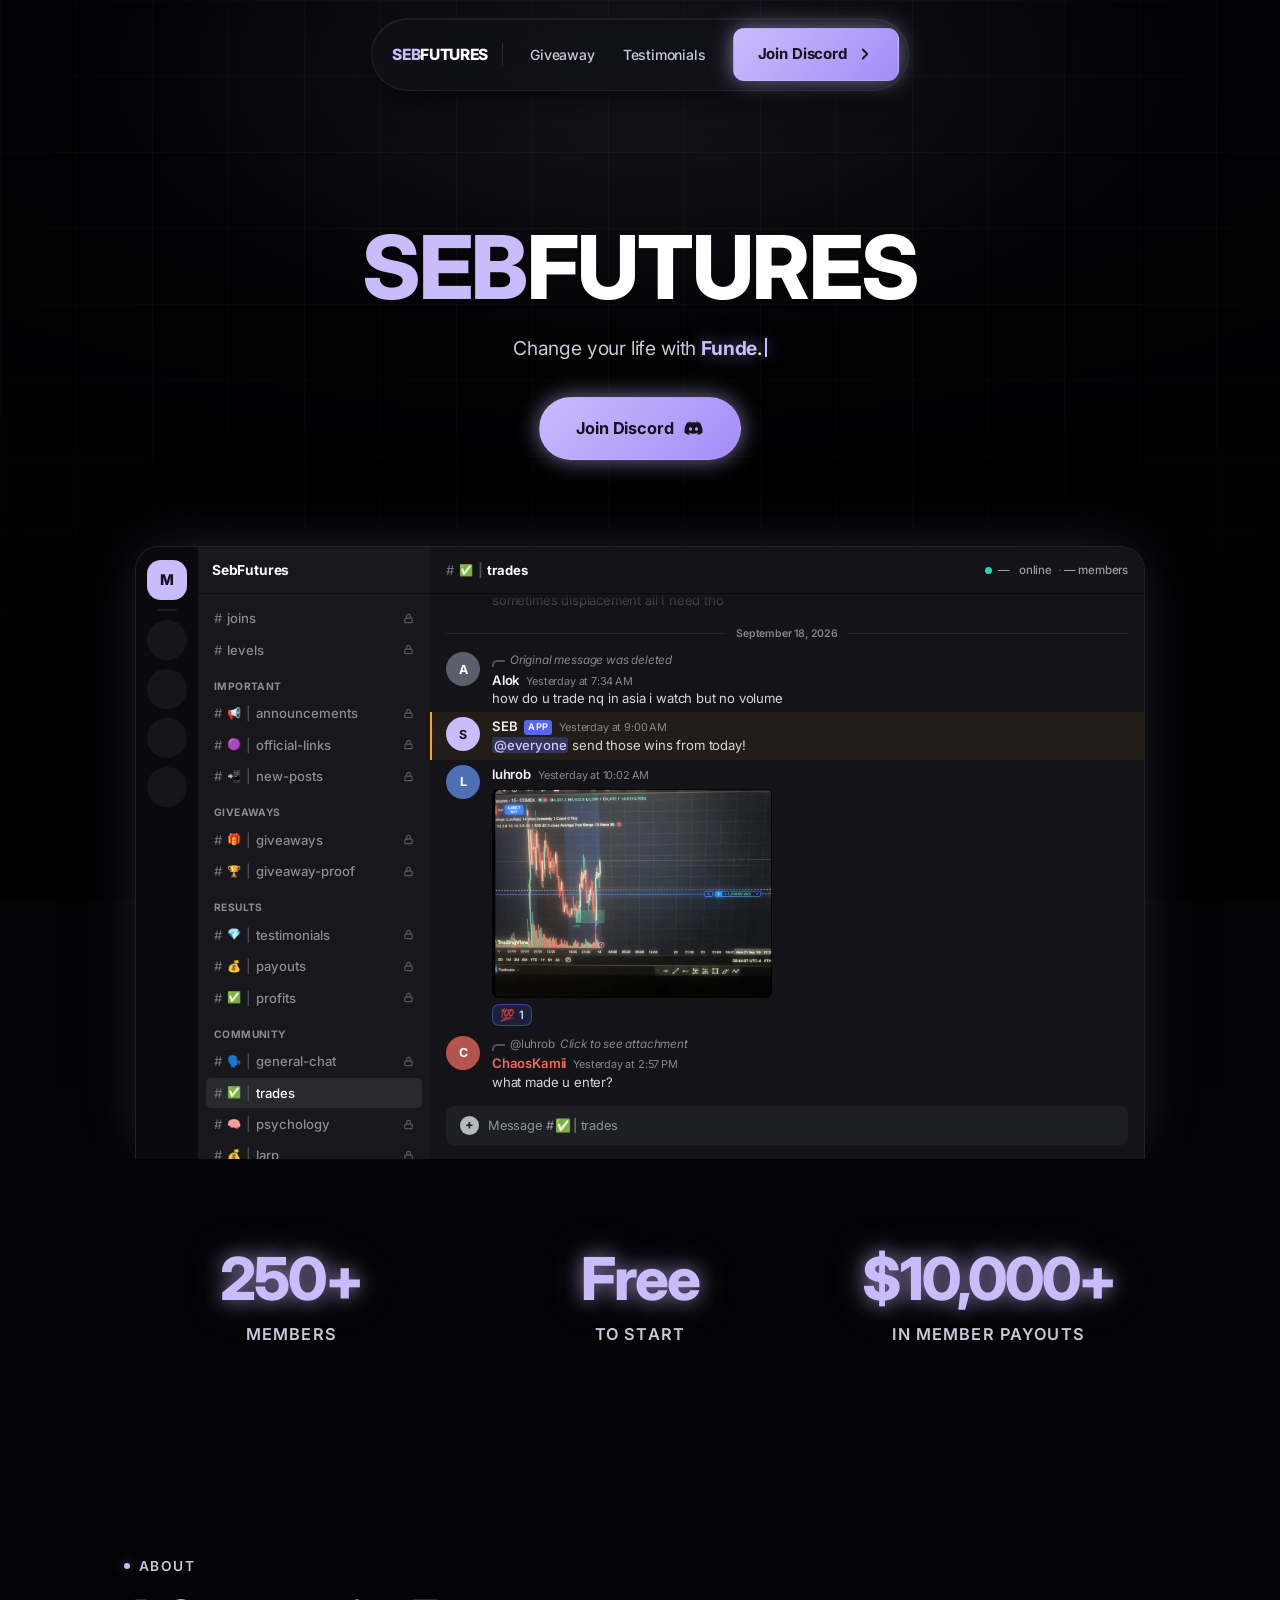
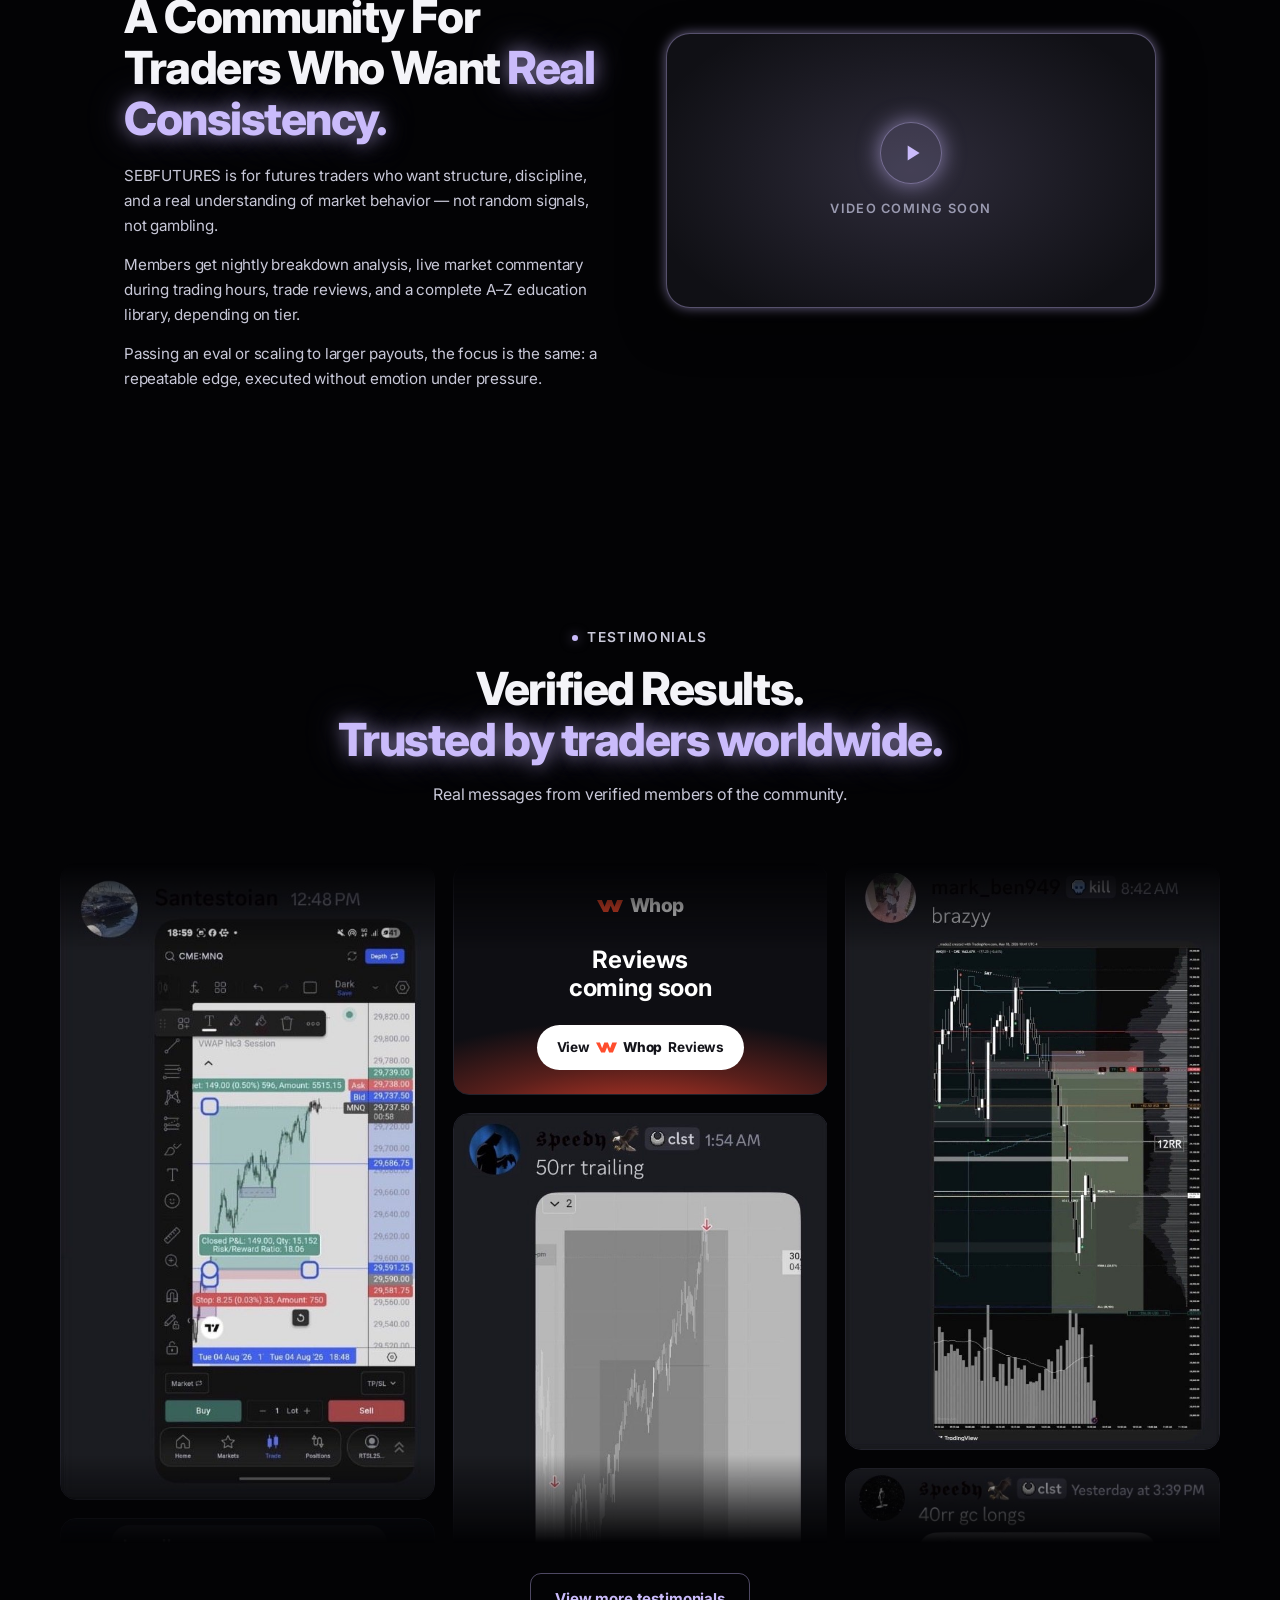
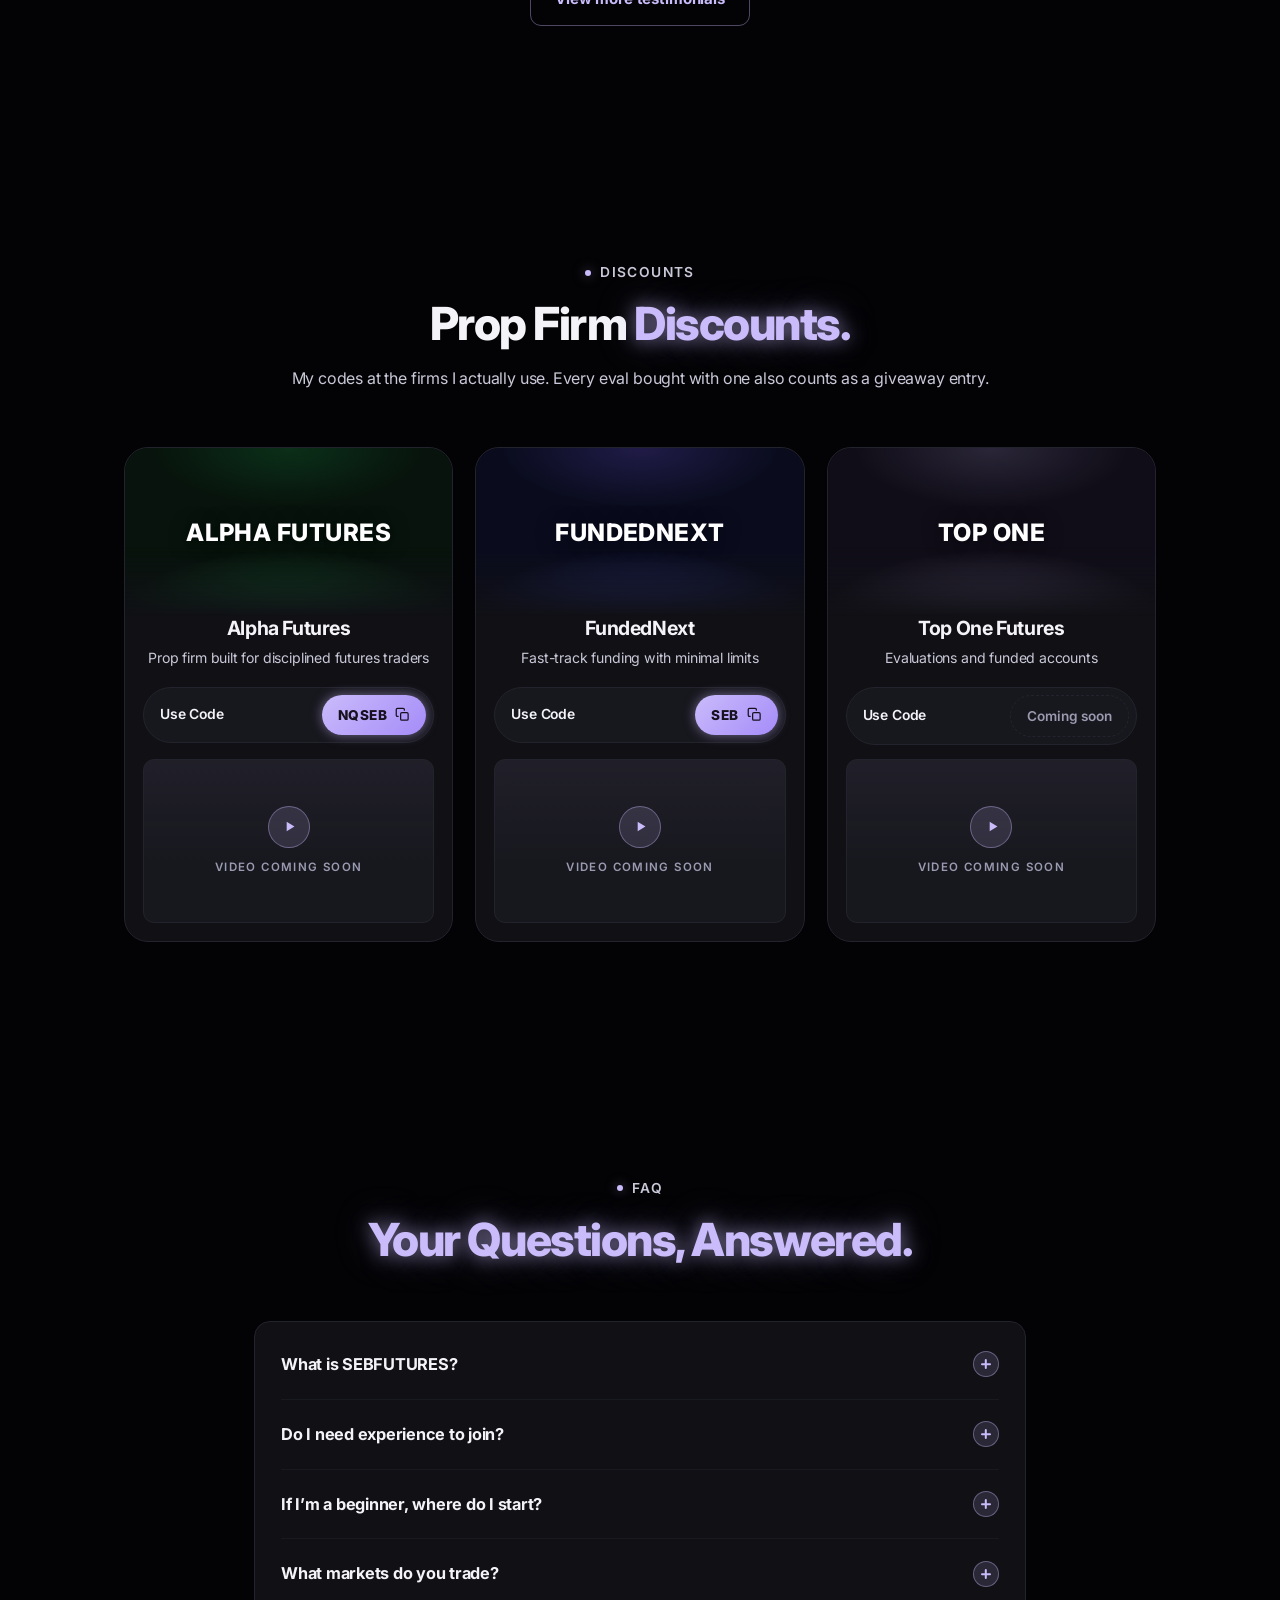
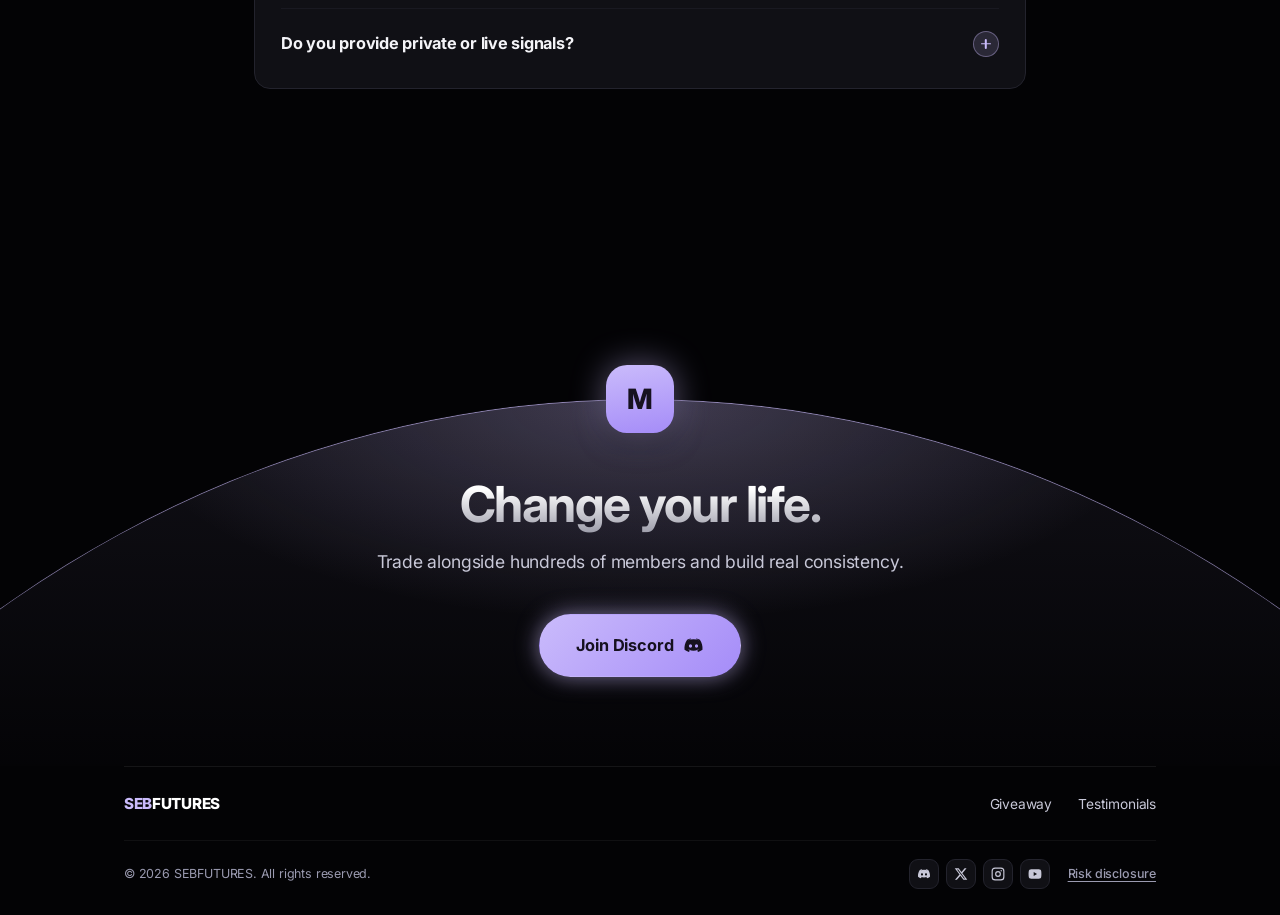
==== commit 7ba76003: "Point every Discord link at the new invite RJQQMAvDkJ -> Y7kmzBYfVe across all five pages and main.j" ====
--- a/index.html
+++ b/index.html
@@ -13,7 +13,7 @@
 <link rel="preconnect" href="https://fonts.googleapis.com">
 <link rel="preconnect" href="https://fonts.gstatic.com" crossorigin>
 <link href="https://fonts.googleapis.com/css2?family=Inter:wght@400;500;600;700;800&display=swap" rel="stylesheet">
-<link rel="stylesheet" href="assets/css/style.css?v=70">
+<link rel="stylesheet" href="assets/css/style.css?v=71">
 </head>
 <body>
 
@@ -34,7 +34,7 @@
       <a href="testimonials.html">Testimonials</a>
     </nav>
 
-    <a href="https://discord.gg/RJQQMAvDkJ" target="_blank" rel="noopener" class="btn btn--primary nav__cta">Join Discord <svg viewBox="0 0 24 24" fill="none" stroke="currentColor" stroke-width="2.4" stroke-linecap="round" stroke-linejoin="round" aria-hidden="true"><path d="m9 18 6-6-6-6"/></svg></a>
+    <a href="https://discord.gg/Y7kmzBYfVe" target="_blank" rel="noopener" class="btn btn--primary nav__cta">Join Discord <svg viewBox="0 0 24 24" fill="none" stroke="currentColor" stroke-width="2.4" stroke-linecap="round" stroke-linejoin="round" aria-hidden="true"><path d="m9 18 6-6-6-6"/></svg></a>
 
     <button class="nav__toggle" id="navToggle" aria-label="Toggle menu" aria-expanded="false" aria-controls="navLinks">
       <span></span><span></span><span></span>
@@ -58,7 +58,7 @@
       </p>
 
       <div class="btn-row btn-row--center">
-        <a href="https://discord.gg/RJQQMAvDkJ" target="_blank" rel="noopener" class="btn btn--primary btn--lg">Join Discord <svg viewBox="0 0 24 24" fill="currentColor" aria-hidden="true"><path d="M19.27 5.33A16.5 16.5 0 0 0 15.2 4l-.25.5a12.6 12.6 0 0 1 3.6 1.85 15.9 15.9 0 0 0-13.1 0A12.6 12.6 0 0 1 9.05 4.5L8.8 4a16.5 16.5 0 0 0-4.07 1.33C2.1 9.27 1.4 13.1 1.75 16.87a16.6 16.6 0 0 0 5.05 2.58l1.1-1.72c-.6-.23-1.18-.5-1.73-.83l.42-.33a11.8 11.8 0 0 0 10.82 0l.42.33c-.55.33-1.13.6-1.73.83l1.1 1.72a16.6 16.6 0 0 0 5.05-2.58c.42-4.37-.7-8.17-2.98-11.54zM8.55 14.65c-.98 0-1.79-.9-1.79-2s.79-2 1.79-2 1.8.9 1.79 2c0 1.1-.79 2-1.79 2zm6.9 0c-.98 0-1.79-.9-1.79-2s.79-2 1.79-2 1.8.9 1.79 2c0 1.1-.79 2-1.79 2z"/></svg></a>
+        <a href="https://discord.gg/Y7kmzBYfVe" target="_blank" rel="noopener" class="btn btn--primary btn--lg">Join Discord <svg viewBox="0 0 24 24" fill="currentColor" aria-hidden="true"><path d="M19.27 5.33A16.5 16.5 0 0 0 15.2 4l-.25.5a12.6 12.6 0 0 1 3.6 1.85 15.9 15.9 0 0 0-13.1 0A12.6 12.6 0 0 1 9.05 4.5L8.8 4a16.5 16.5 0 0 0-4.07 1.33C2.1 9.27 1.4 13.1 1.75 16.87a16.6 16.6 0 0 0 5.05 2.58l1.1-1.72c-.6-.23-1.18-.5-1.73-.83l.42-.33a11.8 11.8 0 0 0 10.82 0l.42.33c-.55.33-1.13.6-1.73.83l1.1 1.72a16.6 16.6 0 0 0 5.05-2.58c.42-4.37-.7-8.17-2.98-11.54zM8.55 14.65c-.98 0-1.79-.9-1.79-2s.79-2 1.79-2 1.8.9 1.79 2c0 1.1-.79 2-1.79 2zm6.9 0c-.98 0-1.79-.9-1.79-2s.79-2 1.79-2 1.8.9 1.79 2c0 1.1-.79 2-1.79 2z"/></svg></a>
       </div>
 
       <!-- ==================================================================
@@ -83,7 +83,7 @@
           </div>
 
           <div class="dui__side">
-            <p class="dui__servername">Seb | The Market Elem&hellip;</p>
+            <p class="dui__servername">SebFutures</p>
             <div class="dui__channels" role="tablist" aria-label="Channels" data-tabs>
             <button class="tab dui__channel" role="tab" id="tab-joins" aria-controls="dui-joins"
                     aria-selected="false" tabindex="-1"><span class="dui__hash" aria-hidden="true">#</span><span class="dui__cname">joins</span><span class="dui__lock" aria-hidden="true"><svg viewBox="0 0 24 24" fill="none" stroke="currentColor" stroke-width="2.6" stroke-linecap="round" aria-hidden="true"><rect x="4" y="11" width="16" height="10" rx="2"/><path d="M8 11V7a4 4 0 0 1 8 0v4"/></svg></span></button>
@@ -209,97 +209,97 @@
           <span class="dui__lock-mark" aria-hidden="true"><svg viewBox="0 0 24 24" fill="none" stroke="currentColor" stroke-width="2.6" stroke-linecap="round" aria-hidden="true"><rect x="4" y="11" width="16" height="10" rx="2"/><path d="M8 11V7a4 4 0 0 1 8 0v4"/></svg></span>
           <p class="dui__lock-title">#joins is members only</p>
           <p class="dui__lock-copy">Join the Discord to unlock this channel.</p>
-          <a href="https://discord.gg/RJQQMAvDkJ" target="_blank" rel="noopener" class="btn btn--primary btn--sm">Join Discord</a>
+          <a href="https://discord.gg/Y7kmzBYfVe" target="_blank" rel="noopener" class="btn btn--primary btn--sm">Join Discord</a>
         </div>
         <div class="dui__feed dui__feed--locked" id="dui-levels" role="tabpanel" aria-labelledby="tab-levels" hidden>
           <span class="dui__lock-mark" aria-hidden="true"><svg viewBox="0 0 24 24" fill="none" stroke="currentColor" stroke-width="2.6" stroke-linecap="round" aria-hidden="true"><rect x="4" y="11" width="16" height="10" rx="2"/><path d="M8 11V7a4 4 0 0 1 8 0v4"/></svg></span>
           <p class="dui__lock-title">#levels is members only</p>
           <p class="dui__lock-copy">Join the Discord to unlock this channel.</p>
-          <a href="https://discord.gg/RJQQMAvDkJ" target="_blank" rel="noopener" class="btn btn--primary btn--sm">Join Discord</a>
+          <a href="https://discord.gg/Y7kmzBYfVe" target="_blank" rel="noopener" class="btn btn--primary btn--sm">Join Discord</a>
         </div>
         <div class="dui__feed dui__feed--locked" id="dui-announcements" role="tabpanel" aria-labelledby="tab-announcements" hidden>
           <span class="dui__lock-mark" aria-hidden="true"><svg viewBox="0 0 24 24" fill="none" stroke="currentColor" stroke-width="2.6" stroke-linecap="round" aria-hidden="true"><rect x="4" y="11" width="16" height="10" rx="2"/><path d="M8 11V7a4 4 0 0 1 8 0v4"/></svg></span>
           <p class="dui__lock-title">#announcements is members only</p>
           <p class="dui__lock-copy">Join the Discord to unlock this channel.</p>
-          <a href="https://discord.gg/RJQQMAvDkJ" target="_blank" rel="noopener" class="btn btn--primary btn--sm">Join Discord</a>
+          <a href="https://discord.gg/Y7kmzBYfVe" target="_blank" rel="noopener" class="btn btn--primary btn--sm">Join Discord</a>
         </div>
         <div class="dui__feed dui__feed--locked" id="dui-official-links" role="tabpanel" aria-labelledby="tab-official-links" hidden>
           <span class="dui__lock-mark" aria-hidden="true"><svg viewBox="0 0 24 24" fill="none" stroke="currentColor" stroke-width="2.6" stroke-linecap="round" aria-hidden="true"><rect x="4" y="11" width="16" height="10" rx="2"/><path d="M8 11V7a4 4 0 0 1 8 0v4"/></svg></span>
           <p class="dui__lock-title">#official-links is members only</p>
           <p class="dui__lock-copy">Join the Discord to unlock this channel.</p>
-          <a href="https://discord.gg/RJQQMAvDkJ" target="_blank" rel="noopener" class="btn btn--primary btn--sm">Join Discord</a>
+          <a href="https://discord.gg/Y7kmzBYfVe" target="_blank" rel="noopener" class="btn btn--primary btn--sm">Join Discord</a>
         </div>
         <div class="dui__feed dui__feed--locked" id="dui-new-posts" role="tabpanel" aria-labelledby="tab-new-posts" hidden>
           <span class="dui__lock-mark" aria-hidden="true"><svg viewBox="0 0 24 24" fill="none" stroke="currentColor" stroke-width="2.6" stroke-linecap="round" aria-hidden="true"><rect x="4" y="11" width="16" height="10" rx="2"/><path d="M8 11V7a4 4 0 0 1 8 0v4"/></svg></span>
           <p class="dui__lock-title">#new-posts is members only</p>
           <p class="dui__lock-copy">Join the Discord to unlock this channel.</p>
-          <a href="https://discord.gg/RJQQMAvDkJ" target="_blank" rel="noopener" class="btn btn--primary btn--sm">Join Discord</a>
+          <a href="https://discord.gg/Y7kmzBYfVe" target="_blank" rel="noopener" class="btn btn--primary btn--sm">Join Discord</a>
         </div>
         <div class="dui__feed dui__feed--locked" id="dui-giveaways" role="tabpanel" aria-labelledby="tab-giveaways" hidden>
           <span class="dui__lock-mark" aria-hidden="true"><svg viewBox="0 0 24 24" fill="none" stroke="currentColor" stroke-width="2.6" stroke-linecap="round" aria-hidden="true"><rect x="4" y="11" width="16" height="10" rx="2"/><path d="M8 11V7a4 4 0 0 1 8 0v4"/></svg></span>
           <p class="dui__lock-title">#giveaways is members only</p>
           <p class="dui__lock-copy">Join the Discord to unlock this channel.</p>
-          <a href="https://discord.gg/RJQQMAvDkJ" target="_blank" rel="noopener" class="btn btn--primary btn--sm">Join Discord</a>
+          <a href="https://discord.gg/Y7kmzBYfVe" target="_blank" rel="noopener" class="btn btn--primary btn--sm">Join Discord</a>
         </div>
         <div class="dui__feed dui__feed--locked" id="dui-giveaway-proof" role="tabpanel" aria-labelledby="tab-giveaway-proof" hidden>
           <span class="dui__lock-mark" aria-hidden="true"><svg viewBox="0 0 24 24" fill="none" stroke="currentColor" stroke-width="2.6" stroke-linecap="round" aria-hidden="true"><rect x="4" y="11" width="16" height="10" rx="2"/><path d="M8 11V7a4 4 0 0 1 8 0v4"/></svg></span>
           <p class="dui__lock-title">#giveaway-proof is members only</p>
           <p class="dui__lock-copy">Join the Discord to unlock this channel.</p>
-          <a href="https://discord.gg/RJQQMAvDkJ" target="_blank" rel="noopener" class="btn btn--primary btn--sm">Join Discord</a>
+          <a href="https://discord.gg/Y7kmzBYfVe" target="_blank" rel="noopener" class="btn btn--primary btn--sm">Join Discord</a>
         </div>
         <div class="dui__feed dui__feed--locked" id="dui-testimonials" role="tabpanel" aria-labelledby="tab-testimonials" hidden>
           <span class="dui__lock-mark" aria-hidden="true"><svg viewBox="0 0 24 24" fill="none" stroke="currentColor" stroke-width="2.6" stroke-linecap="round" aria-hidden="true"><rect x="4" y="11" width="16" height="10" rx="2"/><path d="M8 11V7a4 4 0 0 1 8 0v4"/></svg></span>
           <p class="dui__lock-title">#testimonials is members only</p>
           <p class="dui__lock-copy">Join the Discord to unlock this channel.</p>
-          <a href="https://discord.gg/RJQQMAvDkJ" target="_blank" rel="noopener" class="btn btn--primary btn--sm">Join Discord</a>
+          <a href="https://discord.gg/Y7kmzBYfVe" target="_blank" rel="noopener" class="btn btn--primary btn--sm">Join Discord</a>
         </div>
         <div class="dui__feed dui__feed--locked" id="dui-payouts" role="tabpanel" aria-labelledby="tab-payouts" hidden>
           <span class="dui__lock-mark" aria-hidden="true"><svg viewBox="0 0 24 24" fill="none" stroke="currentColor" stroke-width="2.6" stroke-linecap="round" aria-hidden="true"><rect x="4" y="11" width="16" height="10" rx="2"/><path d="M8 11V7a4 4 0 0 1 8 0v4"/></svg></span>
           <p class="dui__lock-title">#payouts is members only</p>
           <p class="dui__lock-copy">Join the Discord to unlock this channel.</p>
-          <a href="https://discord.gg/RJQQMAvDkJ" target="_blank" rel="noopener" class="btn btn--primary btn--sm">Join Discord</a>
+          <a href="https://discord.gg/Y7kmzBYfVe" target="_blank" rel="noopener" class="btn btn--primary btn--sm">Join Discord</a>
         </div>
         <div class="dui__feed dui__feed--locked" id="dui-profits" role="tabpanel" aria-labelledby="tab-profits" hidden>
           <span class="dui__lock-mark" aria-hidden="true"><svg viewBox="0 0 24 24" fill="none" stroke="currentColor" stroke-width="2.6" stroke-linecap="round" aria-hidden="true"><rect x="4" y="11" width="16" height="10" rx="2"/><path d="M8 11V7a4 4 0 0 1 8 0v4"/></svg></span>
           <p class="dui__lock-title">#profits is members only</p>
           <p class="dui__lock-copy">Join the Discord to unlock this channel.</p>
-          <a href="https://discord.gg/RJQQMAvDkJ" target="_blank" rel="noopener" class="btn btn--primary btn--sm">Join Discord</a>
+          <a href="https://discord.gg/Y7kmzBYfVe" target="_blank" rel="noopener" class="btn btn--primary btn--sm">Join Discord</a>
         </div>
         <div class="dui__feed dui__feed--locked" id="dui-general-chat" role="tabpanel" aria-labelledby="tab-general-chat" hidden>
           <span class="dui__lock-mark" aria-hidden="true"><svg viewBox="0 0 24 24" fill="none" stroke="currentColor" stroke-width="2.6" stroke-linecap="round" aria-hidden="true"><rect x="4" y="11" width="16" height="10" rx="2"/><path d="M8 11V7a4 4 0 0 1 8 0v4"/></svg></span>
           <p class="dui__lock-title">#general-chat is members only</p>
           <p class="dui__lock-copy">Join the Discord to unlock this channel.</p>
-          <a href="https://discord.gg/RJQQMAvDkJ" target="_blank" rel="noopener" class="btn btn--primary btn--sm">Join Discord</a>
+          <a href="https://discord.gg/Y7kmzBYfVe" target="_blank" rel="noopener" class="btn btn--primary btn--sm">Join Discord</a>
         </div>
         <div class="dui__feed dui__feed--locked" id="dui-psychology" role="tabpanel" aria-labelledby="tab-psychology" hidden>
           <span class="dui__lock-mark" aria-hidden="true"><svg viewBox="0 0 24 24" fill="none" stroke="currentColor" stroke-width="2.6" stroke-linecap="round" aria-hidden="true"><rect x="4" y="11" width="16" height="10" rx="2"/><path d="M8 11V7a4 4 0 0 1 8 0v4"/></svg></span>
           <p class="dui__lock-title">#psychology is members only</p>
           <p class="dui__lock-copy">Join the Discord to unlock this channel.</p>
-          <a href="https://discord.gg/RJQQMAvDkJ" target="_blank" rel="noopener" class="btn btn--primary btn--sm">Join Discord</a>
+          <a href="https://discord.gg/Y7kmzBYfVe" target="_blank" rel="noopener" class="btn btn--primary btn--sm">Join Discord</a>
         </div>
         <div class="dui__feed dui__feed--locked" id="dui-larp" role="tabpanel" aria-labelledby="tab-larp" hidden>
           <span class="dui__lock-mark" aria-hidden="true"><svg viewBox="0 0 24 24" fill="none" stroke="currentColor" stroke-width="2.6" stroke-linecap="round" aria-hidden="true"><rect x="4" y="11" width="16" height="10" rx="2"/><path d="M8 11V7a4 4 0 0 1 8 0v4"/></svg></span>
           <p class="dui__lock-title">#larp is members only</p>
           <p class="dui__lock-copy">Join the Discord to unlock this channel.</p>
-          <a href="https://discord.gg/RJQQMAvDkJ" target="_blank" rel="noopener" class="btn btn--primary btn--sm">Join Discord</a>
+          <a href="https://discord.gg/Y7kmzBYfVe" target="_blank" rel="noopener" class="btn btn--primary btn--sm">Join Discord</a>
         </div>
         <div class="dui__feed dui__feed--locked" id="dui-pdfs" role="tabpanel" aria-labelledby="tab-pdfs" hidden>
           <span class="dui__lock-mark" aria-hidden="true"><svg viewBox="0 0 24 24" fill="none" stroke="currentColor" stroke-width="2.6" stroke-linecap="round" aria-hidden="true"><rect x="4" y="11" width="16" height="10" rx="2"/><path d="M8 11V7a4 4 0 0 1 8 0v4"/></svg></span>
           <p class="dui__lock-title">#pdfs is members only</p>
           <p class="dui__lock-copy">Join the Discord to unlock this channel.</p>
-          <a href="https://discord.gg/RJQQMAvDkJ" target="_blank" rel="noopener" class="btn btn--primary btn--sm">Join Discord</a>
+          <a href="https://discord.gg/Y7kmzBYfVe" target="_blank" rel="noopener" class="btn btn--primary btn--sm">Join Discord</a>
         </div>
         <div class="dui__feed dui__feed--locked" id="dui-road-to-riches" role="tabpanel" aria-labelledby="tab-road-to-riches" hidden>
           <span class="dui__lock-mark" aria-hidden="true"><svg viewBox="0 0 24 24" fill="none" stroke="currentColor" stroke-width="2.6" stroke-linecap="round" aria-hidden="true"><rect x="4" y="11" width="16" height="10" rx="2"/><path d="M8 11V7a4 4 0 0 1 8 0v4"/></svg></span>
           <p class="dui__lock-title">#road-to-riches is members only</p>
           <p class="dui__lock-copy">Join the Discord to unlock this channel.</p>
-          <a href="https://discord.gg/RJQQMAvDkJ" target="_blank" rel="noopener" class="btn btn--primary btn--sm">Join Discord</a>
+          <a href="https://discord.gg/Y7kmzBYfVe" target="_blank" rel="noopener" class="btn btn--primary btn--sm">Join Discord</a>
         </div>
         <div class="dui__feed dui__feed--locked" id="dui-seb" role="tabpanel" aria-labelledby="tab-seb" hidden>
           <span class="dui__lock-mark" aria-hidden="true"><svg viewBox="0 0 24 24" fill="none" stroke="currentColor" stroke-width="2.6" stroke-linecap="round" aria-hidden="true"><rect x="4" y="11" width="16" height="10" rx="2"/><path d="M8 11V7a4 4 0 0 1 8 0v4"/></svg></span>
           <p class="dui__lock-title">#seb is members only</p>
           <p class="dui__lock-copy">Join the Discord to unlock this channel.</p>
-          <a href="https://discord.gg/RJQQMAvDkJ" target="_blank" rel="noopener" class="btn btn--primary btn--sm">Join Discord</a>
+          <a href="https://discord.gg/Y7kmzBYfVe" target="_blank" rel="noopener" class="btn btn--primary btn--sm">Join Discord</a>
         </div>
 
             <div class="dui__compose" aria-hidden="true">
@@ -628,7 +628,7 @@
       <span class="cta__mark" aria-hidden="true">M</span>
       <h2 class="cta__title">Change your life.</h2>
       <p class="cta__sub">Trade alongside hundreds of members and build real consistency.</p>
-      <a href="https://discord.gg/RJQQMAvDkJ" target="_blank" rel="noopener" class="btn btn--primary btn--lg">Join Discord <svg viewBox="0 0 24 24" fill="currentColor" aria-hidden="true"><path d="M19.27 5.33A16.5 16.5 0 0 0 15.2 4l-.25.5a12.6 12.6 0 0 1 3.6 1.85 15.9 15.9 0 0 0-13.1 0A12.6 12.6 0 0 1 9.05 4.5L8.8 4a16.5 16.5 0 0 0-4.07 1.33C2.1 9.27 1.4 13.1 1.75 16.87a16.6 16.6 0 0 0 5.05 2.58l1.1-1.72c-.6-.23-1.18-.5-1.73-.83l.42-.33a11.8 11.8 0 0 0 10.82 0l.42.33c-.55.33-1.13.6-1.73.83l1.1 1.72a16.6 16.6 0 0 0 5.05-2.58c.42-4.37-.7-8.17-2.98-11.54zM8.55 14.65c-.98 0-1.79-.9-1.79-2s.79-2 1.79-2 1.8.9 1.79 2c0 1.1-.79 2-1.79 2zm6.9 0c-.98 0-1.79-.9-1.79-2s.79-2 1.79-2 1.8.9 1.79 2c0 1.1-.79 2-1.79 2z"/></svg></a>
+      <a href="https://discord.gg/Y7kmzBYfVe" target="_blank" rel="noopener" class="btn btn--primary btn--lg">Join Discord <svg viewBox="0 0 24 24" fill="currentColor" aria-hidden="true"><path d="M19.27 5.33A16.5 16.5 0 0 0 15.2 4l-.25.5a12.6 12.6 0 0 1 3.6 1.85 15.9 15.9 0 0 0-13.1 0A12.6 12.6 0 0 1 9.05 4.5L8.8 4a16.5 16.5 0 0 0-4.07 1.33C2.1 9.27 1.4 13.1 1.75 16.87a16.6 16.6 0 0 0 5.05 2.58l1.1-1.72c-.6-.23-1.18-.5-1.73-.83l.42-.33a11.8 11.8 0 0 0 10.82 0l.42.33c-.55.33-1.13.6-1.73.83l1.1 1.72a16.6 16.6 0 0 0 5.05-2.58c.42-4.37-.7-8.17-2.98-11.54zM8.55 14.65c-.98 0-1.79-.9-1.79-2s.79-2 1.79-2 1.8.9 1.79 2c0 1.1-.79 2-1.79 2zm6.9 0c-.98 0-1.79-.9-1.79-2s.79-2 1.79-2 1.8.9 1.79 2c0 1.1-.79 2-1.79 2z"/></svg></a>
     </div>
   </section>
 
@@ -657,7 +657,7 @@
       <div class="footer__end">
         <div class="socials">
         <!-- TODO: add your X/Twitter URL -->
-        <a href="https://discord.gg/RJQQMAvDkJ" target="_blank" rel="noopener" aria-label="Discord" title="Discord"><svg viewBox="0 0 24 24" fill="currentColor"><path d="M19.27 5.33A16.5 16.5 0 0 0 15.2 4l-.25.5a12.6 12.6 0 0 1 3.6 1.85 15.9 15.9 0 0 0-13.1 0A12.6 12.6 0 0 1 9.05 4.5L8.8 4a16.5 16.5 0 0 0-4.07 1.33C2.1 9.27 1.4 13.1 1.75 16.87a16.6 16.6 0 0 0 5.05 2.58l1.1-1.72c-.6-.23-1.18-.5-1.73-.83l.42-.33a11.8 11.8 0 0 0 10.82 0l.42.33c-.55.33-1.13.6-1.73.83l1.1 1.72a16.6 16.6 0 0 0 5.05-2.58c.42-4.37-.7-8.17-2.98-11.54zM8.55 14.65c-.98 0-1.79-.9-1.79-2s.79-2 1.79-2 1.8.9 1.79 2c0 1.1-.79 2-1.79 2zm6.9 0c-.98 0-1.79-.9-1.79-2s.79-2 1.79-2 1.8.9 1.79 2c0 1.1-.79 2-1.79 2z"/></svg></a>
+        <a href="https://discord.gg/Y7kmzBYfVe" target="_blank" rel="noopener" aria-label="Discord" title="Discord"><svg viewBox="0 0 24 24" fill="currentColor"><path d="M19.27 5.33A16.5 16.5 0 0 0 15.2 4l-.25.5a12.6 12.6 0 0 1 3.6 1.85 15.9 15.9 0 0 0-13.1 0A12.6 12.6 0 0 1 9.05 4.5L8.8 4a16.5 16.5 0 0 0-4.07 1.33C2.1 9.27 1.4 13.1 1.75 16.87a16.6 16.6 0 0 0 5.05 2.58l1.1-1.72c-.6-.23-1.18-.5-1.73-.83l.42-.33a11.8 11.8 0 0 0 10.82 0l.42.33c-.55.33-1.13.6-1.73.83l1.1 1.72a16.6 16.6 0 0 0 5.05-2.58c.42-4.37-.7-8.17-2.98-11.54zM8.55 14.65c-.98 0-1.79-.9-1.79-2s.79-2 1.79-2 1.8.9 1.79 2c0 1.1-.79 2-1.79 2zm6.9 0c-.98 0-1.79-.9-1.79-2s.79-2 1.79-2 1.8.9 1.79 2c0 1.1-.79 2-1.79 2z"/></svg></a>
         <a href="#" aria-label="X (Twitter)" title="X"><svg viewBox="0 0 24 24" fill="currentColor"><path d="M18.24 2.25h3.31l-7.23 8.26 8.5 11.24h-6.65l-5.21-6.82-5.97 6.82H1.68l7.73-8.84L1.25 2.25h6.82l4.71 6.23 5.46-6.23zm-1.16 17.52h1.83L7.02 4.13H5.05l12.03 15.64z"/></svg></a>
         <a href="https://www.instagram.com/sebfutures/" target="_blank" rel="noopener" aria-label="Instagram" title="Instagram"><svg viewBox="0 0 24 24" fill="none" stroke="currentColor" stroke-width="2"><rect x="2" y="2" width="20" height="20" rx="5"/><circle cx="12" cy="12" r="4"/><circle cx="17.5" cy="6.5" r="1.2" fill="currentColor" stroke="none"/></svg></a>
         <a href="https://www.youtube.com/channel/UCqoX5u7JuLRHNYKvhphdm8Q/videos" target="_blank" rel="noopener" aria-label="YouTube" title="YouTube"><svg viewBox="0 0 24 24" fill="currentColor"><path d="M23 12s0-3.85-.46-5.58a2.78 2.78 0 0 0-1.94-2C18.88 4 12 4 12 4s-6.88 0-8.6.42a2.78 2.78 0 0 0-1.94 2C1 8.15 1 12 1 12s0 3.85.46 5.58a2.78 2.78 0 0 0 1.94 2C5.12 20 12 20 12 20s6.88 0 8.6-.42a2.78 2.78 0 0 0 1.94-2C23 15.85 23 12 23 12zM9.75 15.27V8.73L15.5 12l-5.75 3.27z"/></svg></a>
@@ -684,6 +684,6 @@
   </div>
 </footer>
 
-<script src="assets/js/main.js?v=70"></script>
+<script src="assets/js/main.js?v=71"></script>
 </body>
 </html>
